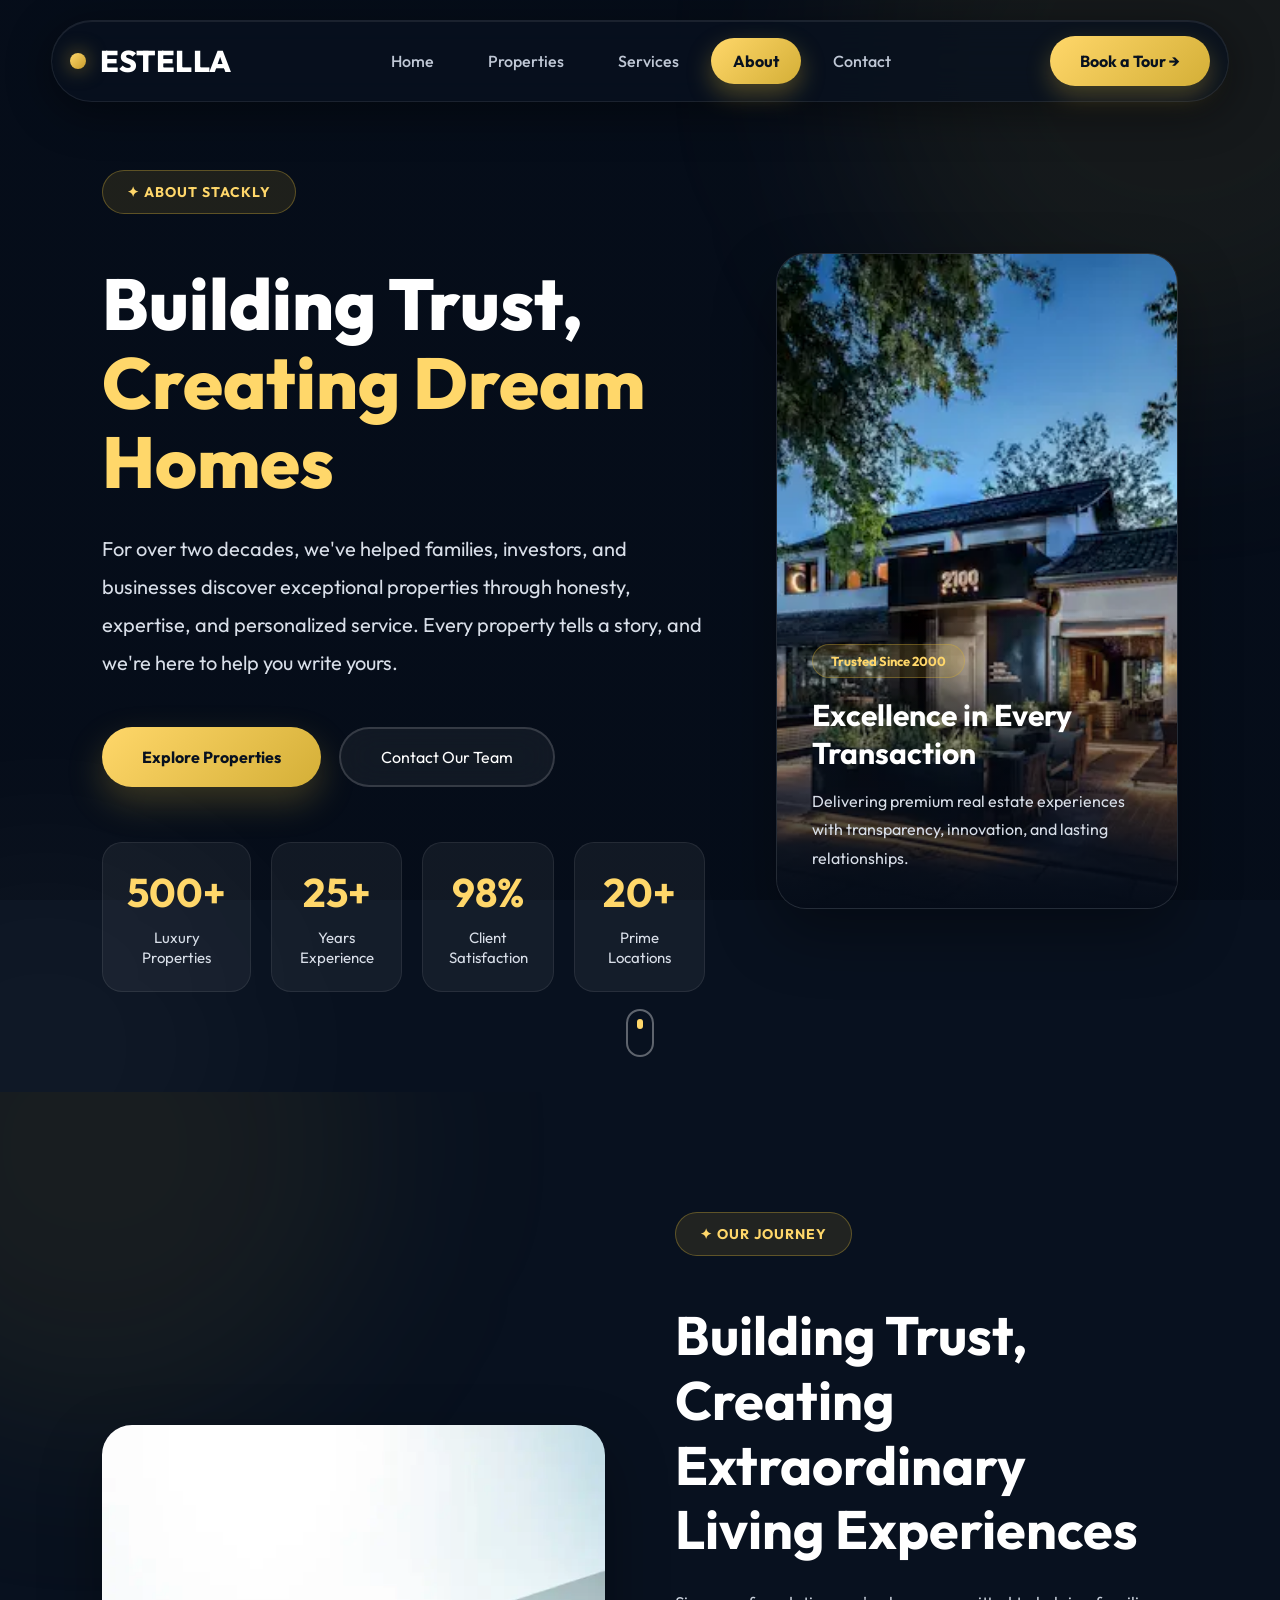
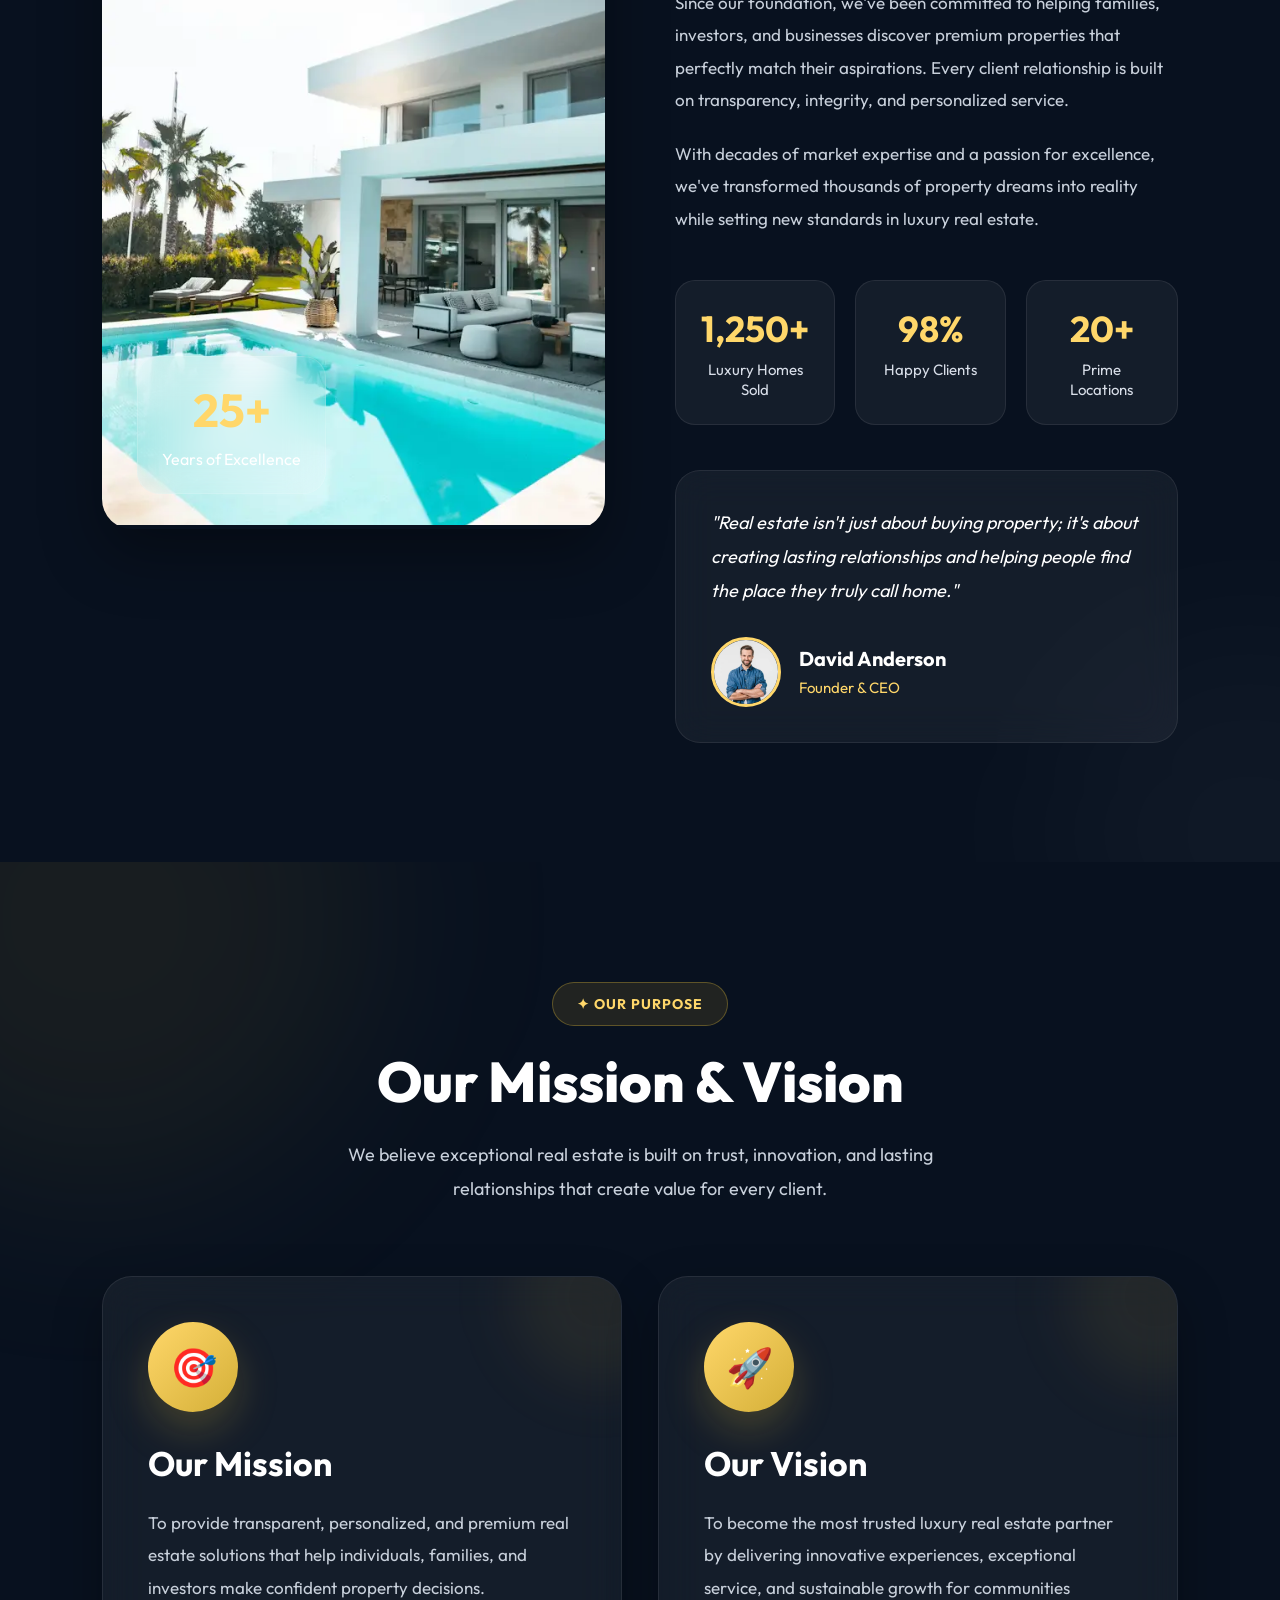
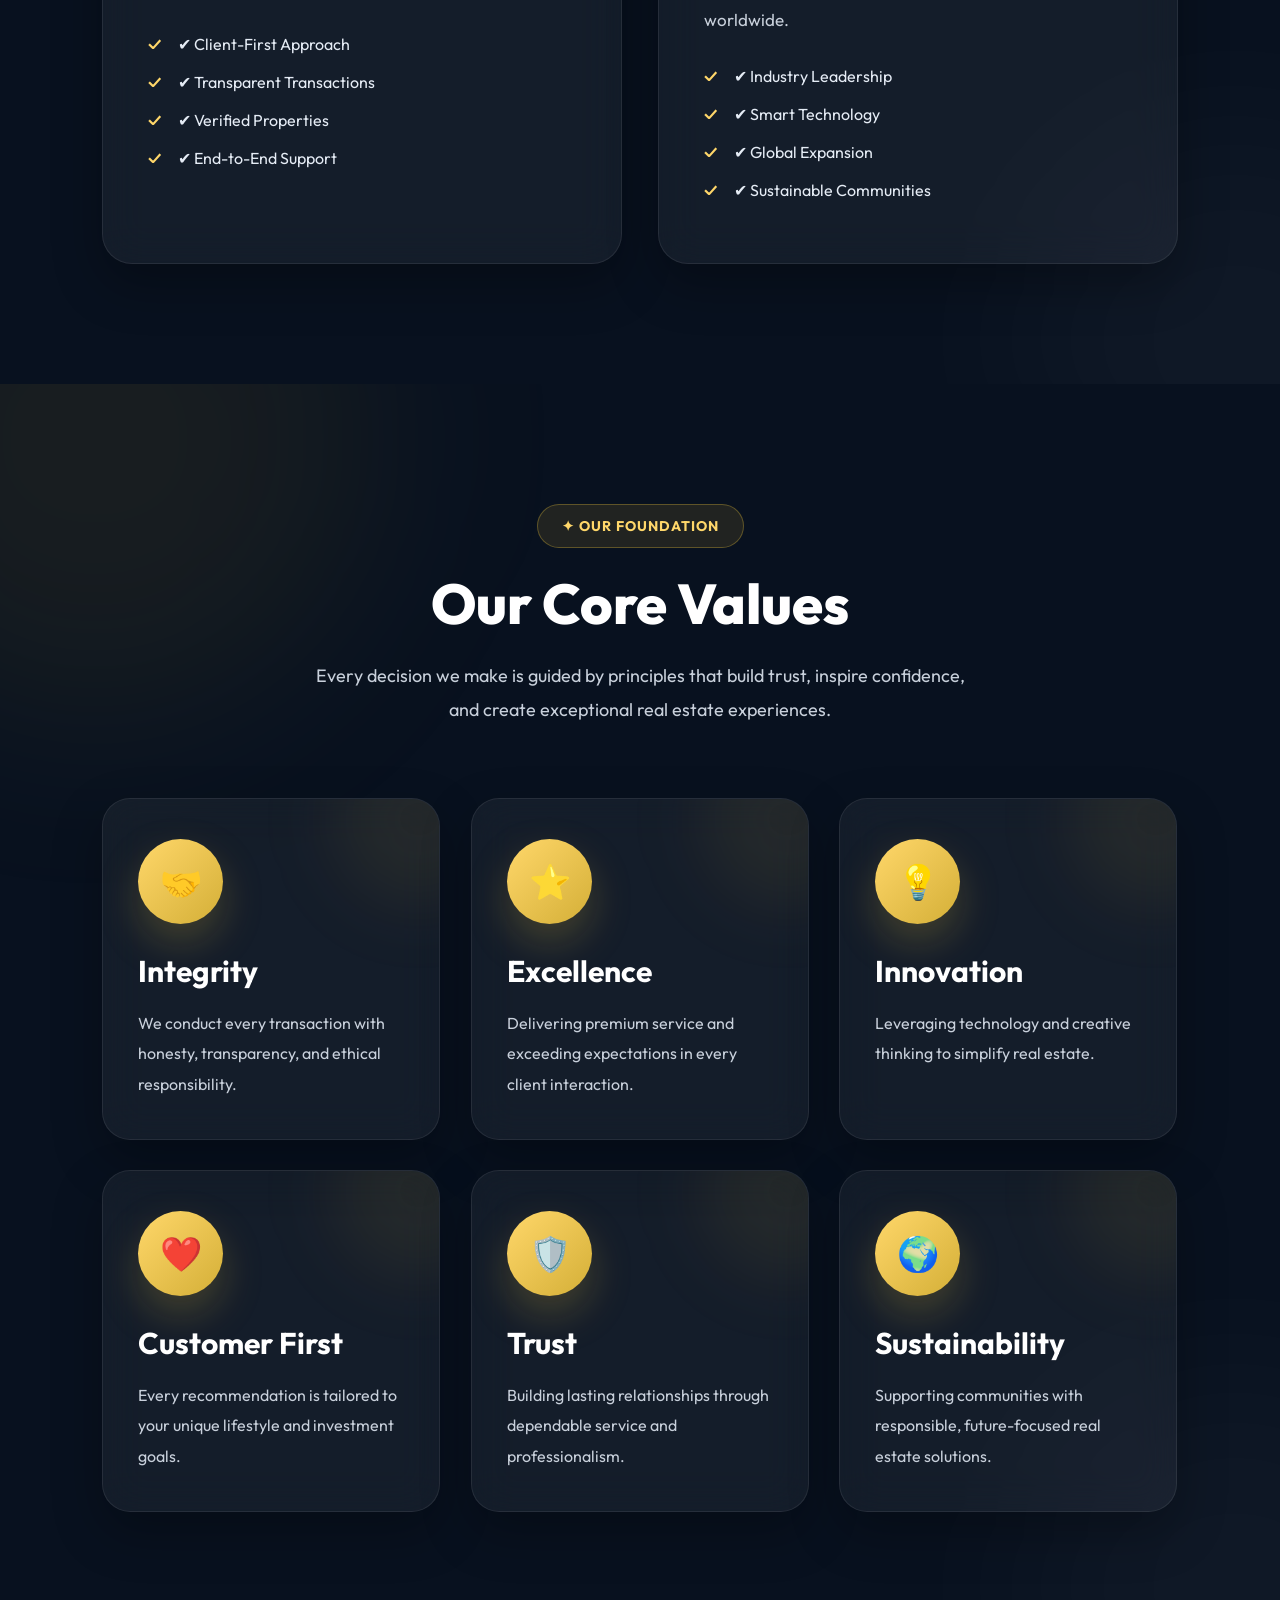
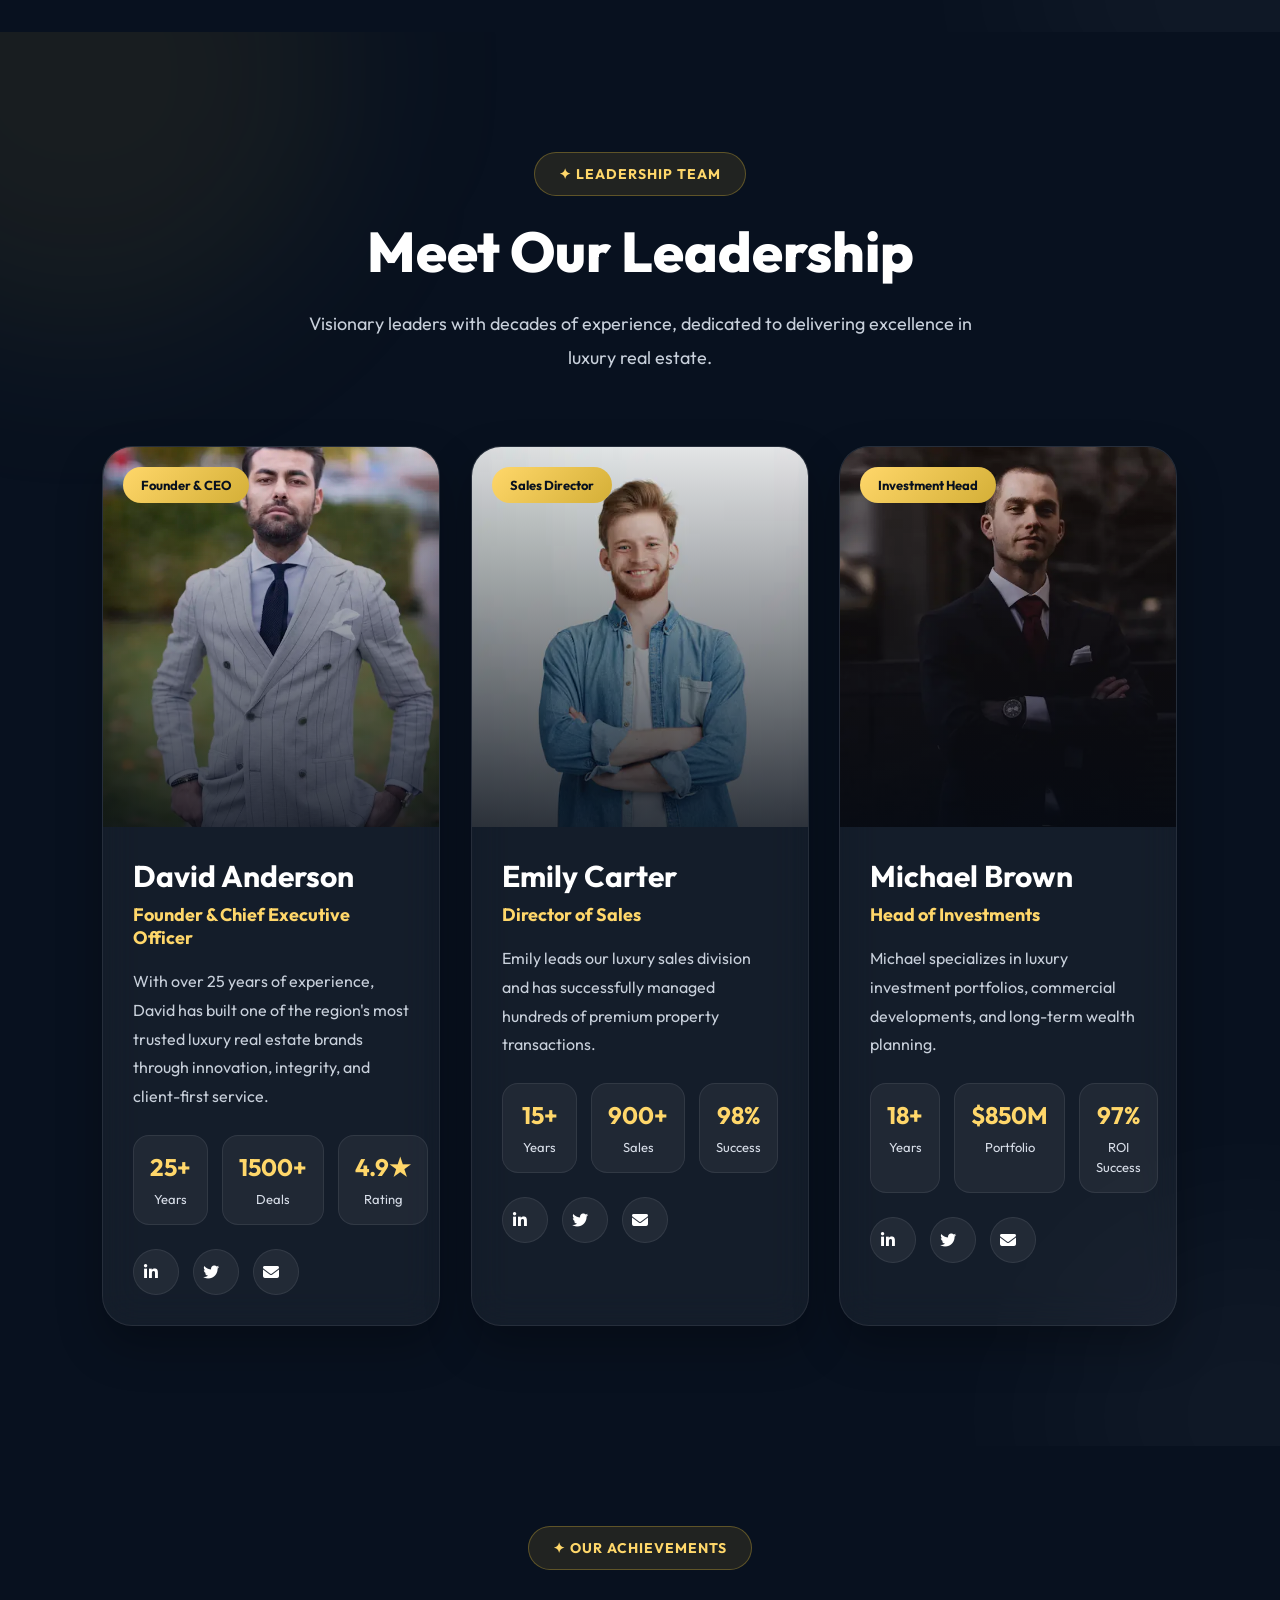
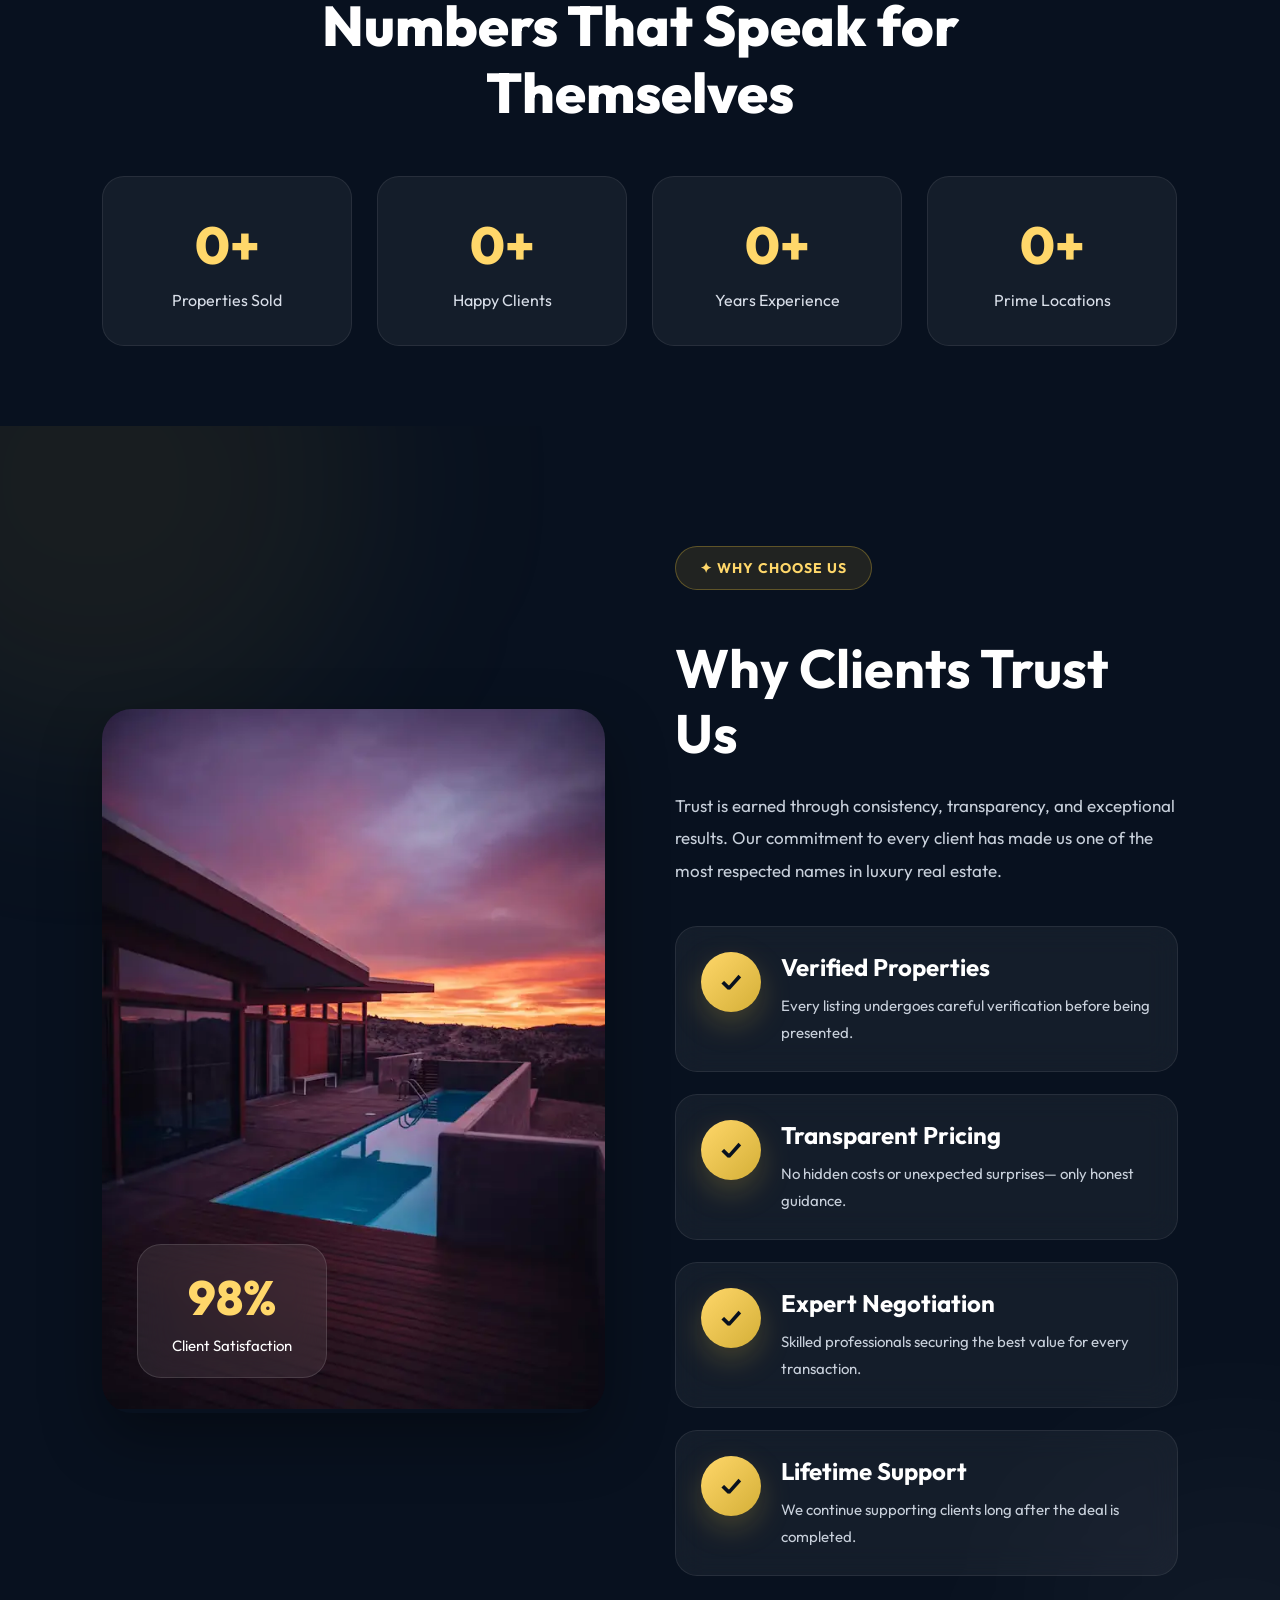
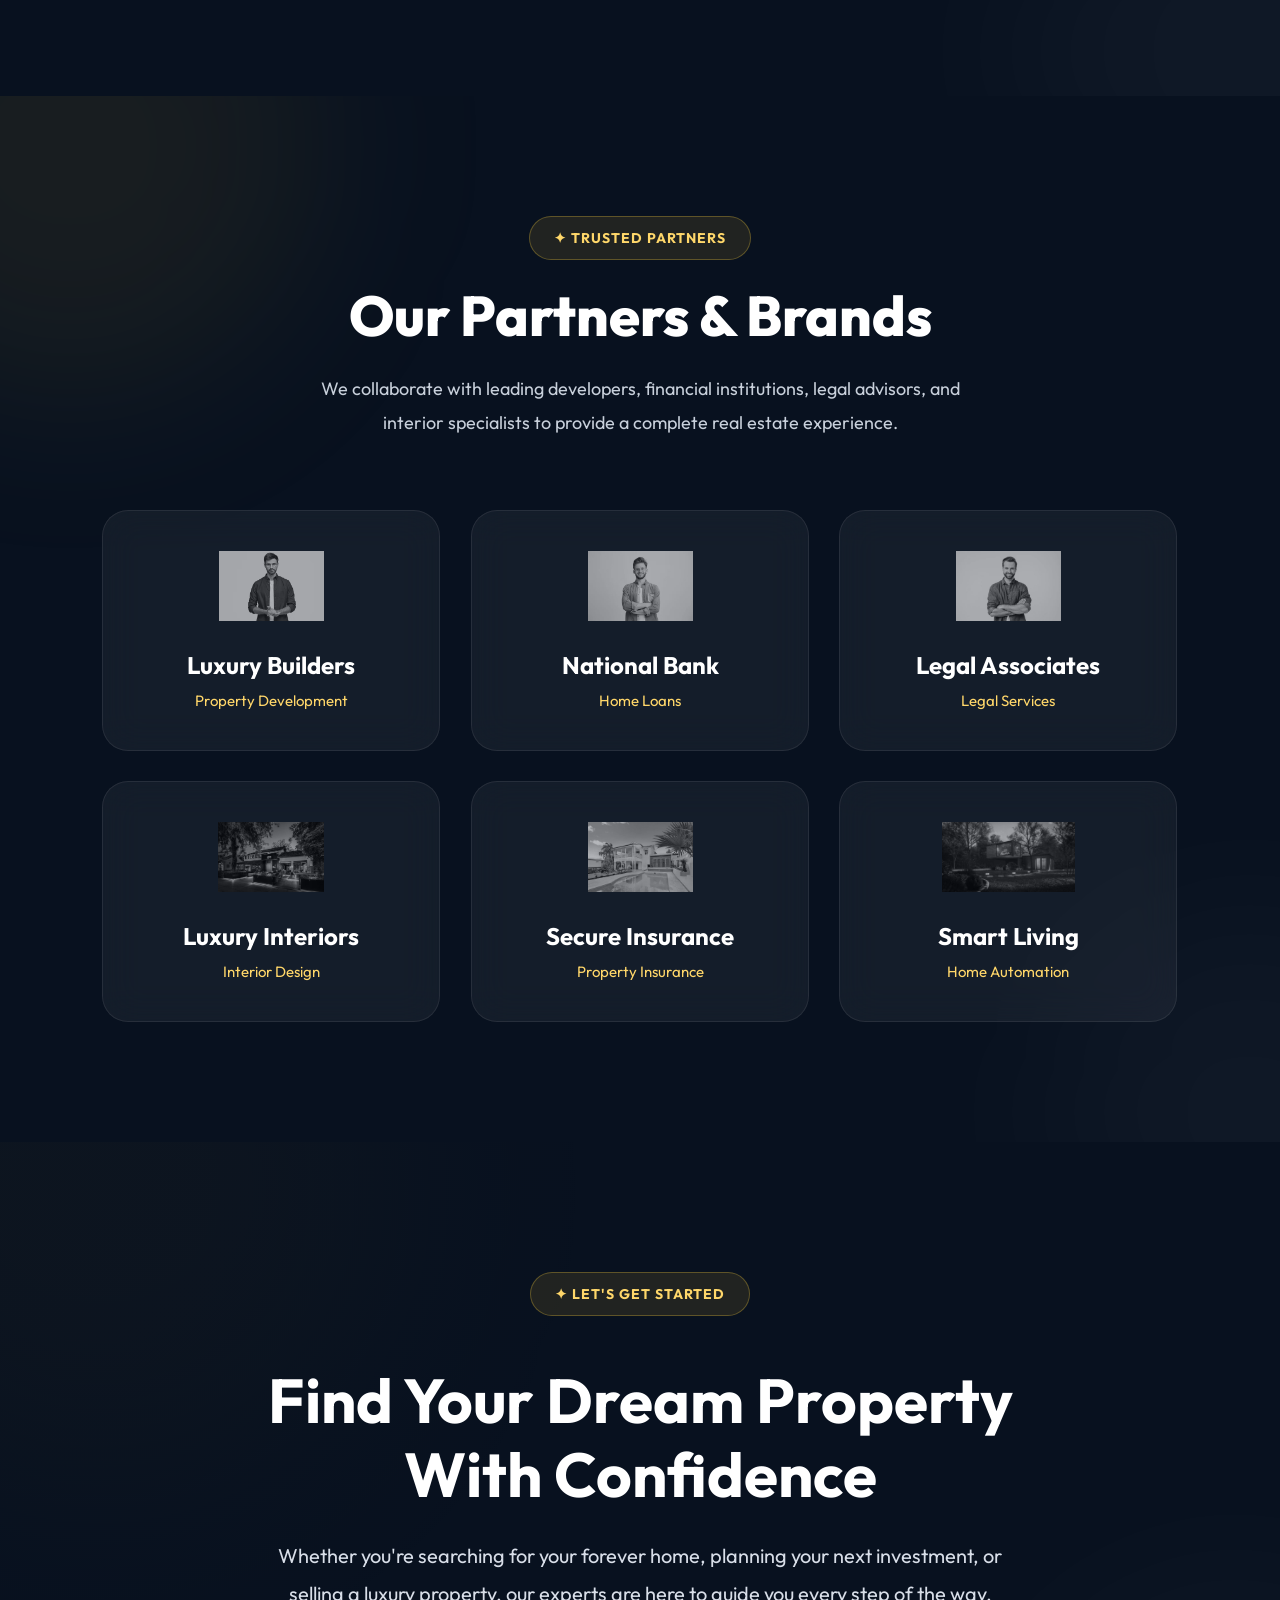
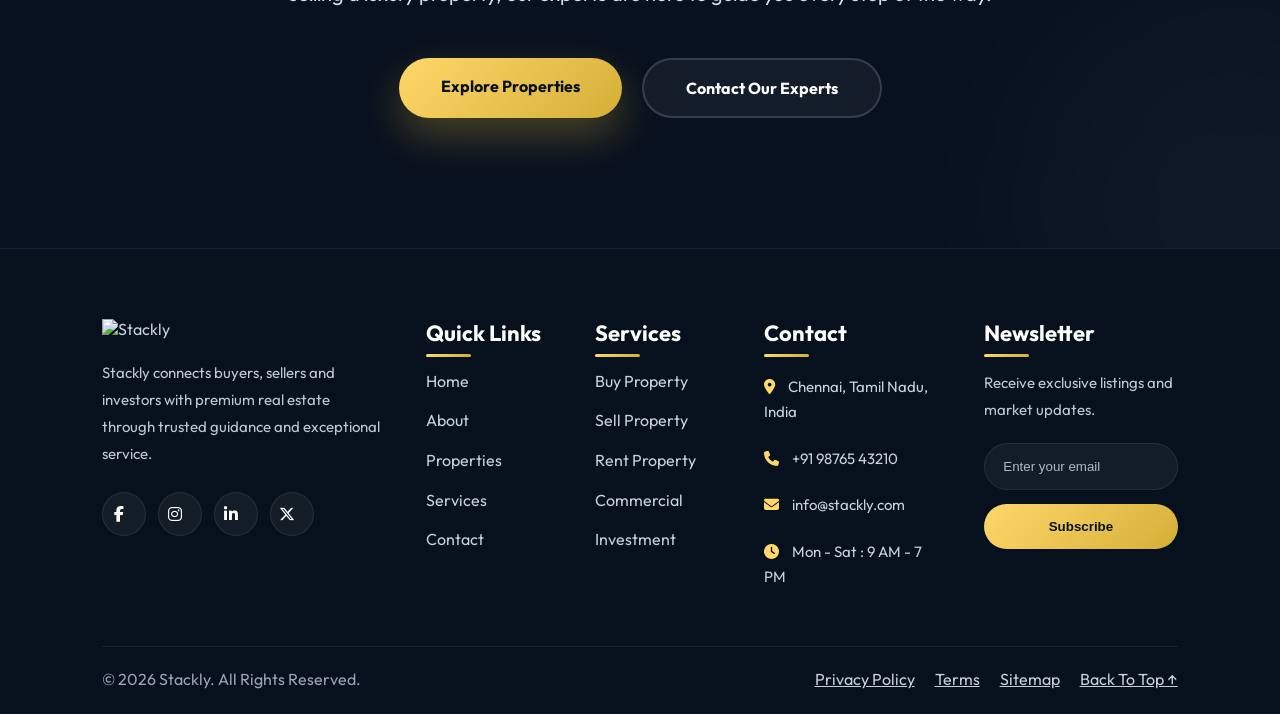
==== about.html @ 0cad501d "auth" ====
<!DOCTYPE html>
<html lang="en">
<head>
    <meta charset="UTF-8">
    <meta name="viewport" content="width=device-width, initial-scale=1.0">
    <link rel="stylesheet" href="css/global.css">
    <link rel="stylesheet" href="css/about.css">
    <link rel="stylesheet" href="auth/auth.css">
    <link
      rel="stylesheet"
      href="https://cdnjs.cloudflare.com/ajax/libs/font-awesome/6.5.1/css/all.min.css"
    />
    <title>Document</title>
</head>
<body>
    
    <!-- ========= UNIQUE FLOATING PILL NAVBAR ========= -->
<header class="nav-wrap">

    <nav class="nav-pill">

        <a href="index.html" class="brand">

            <span class="brand-dot"></span>

            <span class="brand-name">ESTELLA</span>

        </a>

        <!-- Desktop Menu -->

        <ul class="nav-links">

            <li><a href="index.html">Home</a></li>

            <li><a href="properties.html">Properties</a></li>

            <li><a href="services.html">Services</a></li>

            <li><a href="about.html" class="active">About</a></li>

            <li><a href="contact.html">Contact</a></li>

        </ul>

        <a class="nav-cta" onclick="openAuth()">

            Book a Tour →

        </a>

        <!-- Burger -->

        <button class="burger" id="burger">

            <span></span>

            <span></span>

            <span></span>

        </button>

    </nav>

    <!-- Mobile Menu -->

    <div class="mobile-menu" id="mobileMenu">

        <a href="index.html">Home</a>

        <a href="properties.html">Properties</a>

        <a href="services.html">Services</a>

        <a href="about.html">About</a>

        <a href="contact.html">Contact</a>

        <button class="mobile-btn" onclick="openAuth()">

            Book a Tour →

        </button>

    </div>

</header>

<!--=====================================
        ABOUT HERO SECTION
======================================-->

<section class="about-hero">

    <div class="hero-overlay"></div>

    <div class="container">

        <div class="about-hero-grid">

            <!-- Left Content -->

            <div class="about-content">

                <span class="hero-badge section-badge reveal-left">

                    ✦ About Stackly

                </span>

                <h1 class="reveal-right">

                    Building Trust,

                    <span>Creating Dream Homes</span>

                </h1>

                <p class="reveal-up">

                    For over two decades, we've helped families,
                    investors, and businesses discover exceptional
                    properties through honesty, expertise, and
                    personalized service. Every property tells a story,
                    and we're here to help you write yours.

                </p>

                <div class="hero-buttons">

                    <a href="" class="hero-btn reveal-pop">

                        Explore Properties

                    </a>

                    <a href="" class="hero-outline-btn reveal-pop">

                        Contact Our Team

                    </a>

                </div>

                <!-- Company Stats -->

                <div class="about-stats reveal-pop">

                    <div class="about-stat">

                        <h2>500+</h2>

                        <span>Luxury Properties</span>

                    </div>

                    <div class="about-stat">

                        <h2>25+</h2>

                        <span>Years Experience</span>

                    </div>

                    <div class="about-stat">

                        <h2>98%</h2>

                        <span>Client Satisfaction</span>

                    </div>

                    <div class="about-stat">

                        <h2>20+</h2>

                        <span>Prime Locations</span>

                    </div>

                </div>

            </div>

            <!-- Right Side -->

            <div class="about-card reveal-pop">

                <img src="images/villa21.webp"
                    alt="Luxury Property">

                <div class="card-overlay">

                    <span>

                        Trusted Since 2000

                    </span>

                    <h3>

                        Excellence in Every Transaction

                    </h3>

                    <p>

                        Delivering premium real estate experiences with
                        transparency, innovation, and lasting
                        relationships.

                    </p>

                </div>

            </div>

        </div>

    </div>

    <!-- Scroll Indicator -->

    <div class="scroll-indicator">

        <span></span>

    </div>

</section>

<!--=====================================
            OUR STORY
======================================-->

<section class="our-story">

    <div class="container">

        <div class="story-grid">

            <!-- Left Image -->

            <div class="story-image reveal-pop">

                <img src="images/villa22.webp"
                    alt="Luxury Property">

                <div class="experience-badge">

                    <h3>25+</h3>

                    <span>Years of Excellence</span>

                </div>

            </div>

            <!-- Right Content -->

            <div class="story-content">

                <span class="section-badge reveal-left">

                    ✦ Our Journey

                </span>

                <h2 class="reveal-right">

                    Building Trust,

                    Creating Extraordinary Living Experiences

                </h2>

                <p class="reveal-up">

                    Since our foundation, we've been committed to helping
                    families, investors, and businesses discover premium
                    properties that perfectly match their aspirations.
                    Every client relationship is built on transparency,
                    integrity, and personalized service.

                </p>

                <p class="reveal-left">

                    With decades of market expertise and a passion for
                    excellence, we've transformed thousands of property
                    dreams into reality while setting new standards in
                    luxury real estate.

                </p>

                <!-- Milestones -->

                <div class="story-highlights reveal-pop">

                    <div class="highlight">

                        <h3>1,250+</h3>

                        <span>Luxury Homes Sold</span>

                    </div>

                    <div class="highlight">

                        <h3>98%</h3>

                        <span>Happy Clients</span>

                    </div>

                    <div class="highlight">

                        <h3>20+</h3>

                        <span>Prime Locations</span>

                    </div>

                </div>

                <!-- Quote -->

                <div class="founder-quote reveal-pop">

                    <p>

                        "Real estate isn't just about buying property;
                        it's about creating lasting relationships and
                        helping people find the place they truly call home."

                    </p>

                    <div class="quote-author">

                        <img src="images/team3.webp"
                            alt="Founder">

                        <div>

                            <h4>David Anderson</h4>

                            <span>Founder & CEO</span>

                        </div>

                    </div>

                </div>

            </div>

        </div>

    </div>

</section>

<!--=====================================
        OUR MISSION & VISION
======================================-->

<section class="mission-vision">

    <div class="container">

        <div class="section-header">

            <span class="section-badge reveal-left">
                ✦ Our Purpose
            </span>

            <h2 class="reveal-right">
                Our Mission & Vision
            </h2>

            <p reveal-up>
                We believe exceptional real estate is built on trust,
                innovation, and lasting relationships that create value
                for every client.
            </p>

        </div>

        <div class="mission-grid">

            <!-- Mission -->

            <div class="mission-card reveal-pop">

                <div class="mv-icon">
                    🎯
                </div>

                <h3>
                    Our Mission
                </h3>

                <p>
                    To provide transparent, personalized, and premium
                    real estate solutions that help individuals,
                    families, and investors make confident property
                    decisions.
                </p>

                <ul>

                    <li>✔ Client-First Approach</li>

                    <li>✔ Transparent Transactions</li>

                    <li>✔ Verified Properties</li>

                    <li>✔ End-to-End Support</li>

                </ul>

            </div>

            <!-- Vision -->

            <div class="vision-card reveal-pop">

                <div class="mv-icon">
                    🚀
                </div>

                <h3>
                    Our Vision
                </h3>

                <p>
                    To become the most trusted luxury real estate
                    partner by delivering innovative experiences,
                    exceptional service, and sustainable growth for
                    communities worldwide.
                </p>

                <ul>

                    <li>✔ Industry Leadership</li>

                    <li>✔ Smart Technology</li>

                    <li>✔ Global Expansion</li>

                    <li>✔ Sustainable Communities</li>

                </ul>

            </div>

        </div>

    </div>

</section>

<!--=====================================
        OUR CORE VALUES
======================================-->

<section class="core-values">

    <div class="container">

        <div class="section-header">

            <span class="section-badge reveal-left">

                ✦ Our Foundation

            </span>

            <h2 class="reveal-right">

                Our Core Values

            </h2>

            <p class="reveal-up">

                Every decision we make is guided by principles that
                build trust, inspire confidence, and create exceptional
                real estate experiences.

            </p>

        </div>

        <div class="values-grid">

            <!-- Value 1 -->

            <div class="value-card reveal-pop">

                <div class="value-icon">

                    🤝

                </div>

                <h3>

                    Integrity

                </h3>

                <p>

                    We conduct every transaction with honesty,
                    transparency, and ethical responsibility.

                </p>

            </div>

            <!-- Value 2 -->

            <div class="value-card reveal-pop">

                <div class="value-icon">

                    ⭐

                </div>

                <h3>

                    Excellence

                </h3>

                <p>

                    Delivering premium service and exceeding
                    expectations in every client interaction.

                </p>

            </div>

            <!-- Value 3 -->

            <div class="value-card reveal-pop">

                <div class="value-icon">

                    💡

                </div>

                <h3>

                    Innovation

                </h3>

                <p>

                    Leveraging technology and creative thinking
                    to simplify real estate.

                </p>

            </div>

            <!-- Value 4 -->

            <div class="value-card reveal-pop">

                <div class="value-icon">

                    ❤️

                </div>

                <h3>

                    Customer First

                </h3>

                <p>

                    Every recommendation is tailored to your
                    unique lifestyle and investment goals.

                </p>

            </div>

            <!-- Value 5 -->

            <div class="value-card reveal-pop">

                <div class="value-icon">

                    🛡️

                </div>

                <h3>

                    Trust

                </h3>

                <p>

                    Building lasting relationships through
                    dependable service and professionalism.

                </p>

            </div>

            <!-- Value 6 -->

            <div class="value-card reveal-pop">

                <div class="value-icon">

                    🌍

                </div>

                <h3>

                    Sustainability

                </h3>

                <p>

                    Supporting communities with responsible,
                    future-focused real estate solutions.

                </p>

            </div>

        </div>

    </div>

</section>

<!--=====================================
        MEET OUR LEADERSHIP
======================================-->

<section class="leadership">

    <div class="container">

        <div class="section-header">

            <span class="section-badge reveal-left">

                ✦ Leadership Team

            </span>

            <h2 class="reveal-right">

                Meet Our Leadership

            </h2>

            <p class="reveal-up">

                Visionary leaders with decades of experience,
                dedicated to delivering excellence in luxury real estate.

            </p>

        </div>

        <div class="leadership-grid">

            <!-- CEO -->

            <div class="leader-card reveal-pop">

                <div class="leader-image">

                    <img src="images/team5.webp"
                        alt="CEO">

                    <span class="leader-badge">

                        Founder & CEO

                    </span>

                </div>

                <div class="leader-content">

                    <h3>

                        David Anderson

                    </h3>

                    <h4>

                        Founder & Chief Executive Officer

                    </h4>

                    <p>

                        With over 25 years of experience, David has built
                        one of the region's most trusted luxury real estate
                        brands through innovation, integrity, and client-first
                        service.

                    </p>

                    <div class="leader-stats">

                        <div>

                            <h5>25+</h5>

                            <span>Years</span>

                        </div>

                        <div>

                            <h5>1500+</h5>

                            <span>Deals</span>

                        </div>

                        <div>

                            <h5>4.9★</h5>

                            <span>Rating</span>

                        </div>

                    </div>

                    <div class="leader-social">

                        <a href="error.html"><i class="fab fa-linkedin-in"></i></a>

                        <a href="error.html"><i class="fab fa-twitter"></i></a>

                        <a href="error.html"><i class="fas fa-envelope"></i></a>

                    </div>

                </div>

            </div>

            <!-- Sales Director -->

            <div class="leader-card reveal-pop">

                <div class="leader-image">

                    <img src="images/team2.webp"
                        alt="Sales Director">

                    <span class="leader-badge">

                        Sales Director

                    </span>

                </div>

                <div class="leader-content">

                    <h3>

                        Emily Carter

                    </h3>

                    <h4>

                        Director of Sales

                    </h4>

                    <p>

                        Emily leads our luxury sales division and has
                        successfully managed hundreds of premium property
                        transactions.

                    </p>

                    <div class="leader-stats">

                        <div>

                            <h5>15+</h5>

                            <span>Years</span>

                        </div>

                        <div>

                            <h5>900+</h5>

                            <span>Sales</span>

                        </div>

                        <div>

                            <h5>98%</h5>

                            <span>Success</span>

                        </div>

                    </div>

                    <div class="leader-social">

                        <a href="error.html"><i class="fab fa-linkedin-in"></i></a>

                        <a href="error.html"><i class="fab fa-twitter"></i></a>

                        <a href="error.html"><i class="fas fa-envelope"></i></a>

                    </div>

                </div>

            </div>

            <!-- Investment Head -->

            <div class="leader-card reveal-pop">

                <div class="leader-image">

                    <img src="images/team6.webp"
                        alt="Investment">

                    <span class="leader-badge">

                        Investment Head

                    </span>

                </div>

                <div class="leader-content">

                    <h3>

                        Michael Brown

                    </h3>

                    <h4>

                        Head of Investments

                    </h4>

                    <p>

                        Michael specializes in luxury investment portfolios,
                        commercial developments, and long-term wealth
                        planning.

                    </p>

                    <div class="leader-stats">

                        <div>

                            <h5>18+</h5>

                            <span>Years</span>

                        </div>

                        <div>

                            <h5>$850M</h5>

                            <span>Portfolio</span>

                        </div>

                        <div>

                            <h5>97%</h5>

                            <span>ROI Success</span>

                        </div>

                    </div>

                    <div class="leader-social">

                        <a href="error.html"><i class="fab fa-linkedin-in"></i></a>

                        <a href="error.html"><i class="fab fa-twitter"></i></a>

                        <a href="error.html"><i class="fas fa-envelope"></i></a>

                    </div>

                </div>

            </div>

        </div>

    </div>

</section>

<!--=====================================
        OUR ACHIEVEMENTS
======================================-->

<section class="achievements">

    <div class="container">

        <div class="section-header small-header">

            <span class="section-badge reveal-left">

                ✦ Our Achievements

            </span>

            <h2 class="reveal-right">

                Numbers That Speak for Themselves

            </h2>

        </div>

        <div class="achievement-grid reveal-pop">

            <div class="achievement-card">

                <h3 data-target="1200">0+</h3>

                <p>Properties Sold</p>

            </div>

            <div class="achievement-card">

                <h3 data-target="5000">0+</h3>

                <p>Happy Clients</p>

            </div>

            <div class="achievement-card">

                <h3 data-target="25">0+</h3>

                <p>Years Experience</p>

            </div>

            <div class="achievement-card">

                <h3 data-target="20">0+</h3>

                <p>Prime Locations</p>

            </div>

        </div>

    </div>

</section>

<!--=====================================
        WHY CLIENTS TRUST US
======================================-->

<section class="trust-section">

    <div class="container">

        <div class="trust-grid">

            <!-- Left -->

            <div class="trust-image reveal-pop">

                <img src="images/villa25.webp"
                    alt="Luxury Home">

                <div class="trust-badge">

                    <h3>98%</h3>

                    <span>Client Satisfaction</span>

                </div>

            </div>

            <!-- Right -->

            <div class="trust-content">

                <span class="section-badge reveal-left">

                    ✦ Why Choose Us

                </span>

                <h2 class="reveal-right">

                    Why Clients Trust Us

                </h2>

                <p class="reveal-up">

                    Trust is earned through consistency, transparency,
                    and exceptional results. Our commitment to every
                    client has made us one of the most respected names
                    in luxury real estate.

                </p>

                <div class="trust-list">

                    <div class="trust-item reveal-pop">

                        <div class="trust-icon">
                            ✓
                        </div>

                        <div>

                            <h3>Verified Properties</h3>

                            <p>

                                Every listing undergoes careful
                                verification before being presented.

                            </p>

                        </div>

                    </div>

                    <div class="trust-item reveal-pop">

                        <div class="trust-icon">
                            ✓
                        </div>

                        <div>

                            <h3>Transparent Pricing</h3>

                            <p>

                                No hidden costs or unexpected surprises—
                                only honest guidance.

                            </p>

                        </div>

                    </div>

                    <div class="trust-item reveal-pop">

                        <div class="trust-icon">
                            ✓
                        </div>

                        <div>

                            <h3>Expert Negotiation</h3>

                            <p>

                                Skilled professionals securing the best
                                value for every transaction.

                            </p>

                        </div>

                    </div>

                    <div class="trust-item reveal-pop">

                        <div class="trust-icon">
                            ✓
                        </div>

                        <div>

                            <h3>Lifetime Support</h3>

                            <p>

                                We continue supporting clients long after
                                the deal is completed.

                            </p>

                        </div>

                    </div>

                </div>

            </div>

        </div>

    </div>

</section>

<!--=====================================
        PARTNERS & BRANDS
======================================-->

<section class="partners-section">

    <div class="container">

        <div class="section-header">

            <span class="section-badge reveal-left">

                ✦ Trusted Partners

            </span>

            <h2 class="reveal-right">

                Our Partners & Brands

            </h2>

            <p class="reveal-up">

                We collaborate with leading developers, financial
                institutions, legal advisors, and interior specialists
                to provide a complete real estate experience.

            </p>

        </div>

        <div class="partners-grid">

            <div class="partner-card reveal-pop reveal-pop">

                <img src="images/team1.webp" alt="Luxury Builders">

                <h3>Luxury Builders</h3>

                <span>Property Development</span>

            </div>

            <div class="partner-card reveal-pop">

                <img src="images/team2.webp" alt="National Bank">

                <h3>National Bank</h3>

                <span>Home Loans</span>

            </div>

            <div class="partner-card reveal-pop">

                <img src="images/team3.webp" alt="Legal Associates">

                <h3>Legal Associates</h3>

                <span>Legal Services</span>

            </div>

            <div class="partner-card reveal-pop">

                <img src="images/villa21.webp" alt="Luxury Interiors">

                <h3>Luxury Interiors</h3>

                <span>Interior Design</span>

            </div>

            <div class="partner-card reveal-pop">

                <img src="images/villa28.webp" alt="Secure Insurance">

                <h3>Secure Insurance</h3>

                <span>Property Insurance</span>

            </div>

            <div class="partner-card reveal-pop">

                <img src="images/villa30.webp" alt="Smart Living">

                <h3>Smart Living</h3>

                <span>Home Automation</span>

            </div>

        </div>

    </div>

</section>

<!--=====================================
        CALL TO ACTION
======================================-->

<section class="cta-section">

    <div class="cta-overlay"></div>

    <div class="container">

        <div class="cta-content">

            <span class="section-badge reveal-left">

                ✦ Let's Get Started

            </span>

            <h2 class="reveal-right">

                Find Your Dream Property With Confidence

            </h2>

            <p class="reveal-up">

                Whether you're searching for your forever home,
                planning your next investment, or selling a luxury
                property, our experts are here to guide you every
                step of the way.

            </p>

            <div class="cta-buttons">

                <a href="error.html" class="cta-btn reveal-pop">

                    Explore Properties

                </a>

                <a href="error.html" class="cta-outline reveal-pop">

                    Contact Our Experts

                </a>

            </div>

        </div>

    </div>

</section>


<!--=====================================
            PREMIUM FOOTER
======================================-->
<footer class="footer">
  <div class="container">
    <div class="footer-grid">
      <div class="footer-about">
        <a href="index.html" class="footer-logo"><img src="assets/logo.webp" alt="Stackly"></a>
        <p>Stackly connects buyers, sellers and investors with premium real estate through trusted guidance and exceptional service.</p>
        <div class="footer-social">
          <a href="error.html"><i class="fab fa-facebook-f"></i></a>
          <a href="error.html"><i class="fab fa-instagram"></i></a>
          <a href="error.html"><i class="fab fa-linkedin-in"></i></a>
          <a href="error.html"><i class="fab fa-x-twitter"></i></a>
        </div>
      </div>

      <div class="footer-links">
        <h3>Quick Links</h3>
        <ul>
          <li><a href="index.html">Home</a></li>
          <li><a href="about.html">About</a></li>
          <li><a href="properties.html">Properties</a></li>
          <li><a href="services.html">Services</a></li>
          <li><a href="contact.html">Contact</a></li>
        </ul>
      </div>

      <div class="footer-links">
        <h3>Services</h3>
        <ul>
          <li><a href="error.html">Buy Property</a></li>
          <li><a href="error.html">Sell Property</a></li>
          <li><a href="error.html">Rent Property</a></li>
          <li><a href="error.html">Commercial</a></li>
          <li><a href="error.html">Investment</a></li>
        </ul>
      </div>

      <div class="footer-contact">
        <h3>Contact</h3>
        <p><i class="fa-solid fa-location-dot"></i> Chennai, Tamil Nadu, India</p>
        <p><i class="fa-solid fa-phone"></i> +91 98765 43210</p>
        <p><i class="fa-solid fa-envelope"></i> info@stackly.com</p>
        <p><i class="fa-solid fa-clock"></i> Mon - Sat : 9 AM - 7 PM</p>
      </div>

      <div class="footer-newsletter">
        <h3>Newsletter</h3>
        <p>Receive exclusive listings and market updates.</p>
        <form class="newsletter-form">
          <input type="email" placeholder="Enter your email">
          <button type="submit">Subscribe</button>
        </form>
      </div>
    </div>

    <div class="footer-bottom">
      <p>© 2026 Stackly. All Rights Reserved.</p>
      <div class="footer-bottom-links">
        <a href="error.html">Privacy Policy</a>
        <a href="error.html">Terms</a>
        <a href="error.html">Sitemap</a>
        <a href="#top">Back To Top ↑</a>
      </div>
    </div>
  </div>
</footer>

<script>
        fetch("auth/auth.html")
  .then(res => res.text())
  .then(html => {
    document.getElementById("auth-container").innerHTML = html;
  });
    </script>
    <script src="auth/auth.js"></script>
<script src="js/global.js"></script>
</body>
</html>
---- css/global.css ----
/*========================
    GOOGLE FONT
=========================*/
@import url('https://fonts.googleapis.com/css2?family=Outfit:wght@300;400;500;600;700;800&display=swap');

*{
    margin:0;
    padding:0;
    box-sizing:border-box;
}

body{
    font-family:"Outfit",sans-serif;
    background:#08111F;
}

/*========================
      NAV WRAPPER
=========================*/

.nav-wrap{

    position:fixed;
    top:20px;
    left:0;

    width:100%;
    display:flex;
    justify-content:center;

    z-index:9999;

    pointer-events:none;
}

/*========================
      NAVBAR
=========================*/

.nav-pill{

    pointer-events:auto;

    width:92%;
    max-width:1350px;

    height:82px;

    padding:0 18px;

    display:flex;
    align-items:center;
    justify-content:space-between;

    background:rgba(8,17,31,.78);

    backdrop-filter:blur(18px);
    -webkit-backdrop-filter:blur(18px);

    border:1px solid rgba(255,255,255,.08);

    border-radius:100px;

    box-shadow:
    0 10px 45px rgba(0,0,0,.45),
    inset 0 1px rgba(255,255,255,.08);

    transition:.45s;
}

.nav-pill:hover{

    border-color:rgba(212,175,55,.45);

    box-shadow:
    0 18px 60px rgba(0,0,0,.5),
    0 0 40px rgba(212,175,55,.08);
}

/*========================
       BRAND
=========================*/

.brand{

    display:flex;
    align-items:center;
    gap:14px;

    text-decoration:none;
}

.brand-dot{

    width:16px;
    height:16px;

    border-radius:50%;

    background:linear-gradient(
    135deg,
    #FFD76A,
    #C89C2C
    );

    box-shadow:
    0 0 20px rgba(212,175,55,.6);
}

.brand-name{

    color:#fff;

    font-size:30px;

    font-weight:800;

    letter-spacing:.5px;
}

/*========================
      LINKS
=========================*/

.nav-links{

    display:flex;
    gap:10px;

    list-style:none;
}

.nav-links a{

    position:relative;

    text-decoration:none;

    color:#BFC7D5;

    font-size:16px;

    font-weight:500;

    padding:13px 22px;

    border-radius:40px;

    transition:.35s;
}

/* Hover */

.nav-links a:hover{

    color:#fff;

    background:rgba(255,255,255,.05);
}

/* Active */

.nav-links a.active{

    color:#08111F;

    background:linear-gradient(
    135deg,
    #FFD76A,
    #D4AF37
    );

    font-weight:700;

    box-shadow:
    0 10px 25px rgba(212,175,55,.35);
}

/* Premium underline */

.nav-links a::after{

    content:"";

    position:absolute;

    left:50%;
    bottom:6px;

    transform:translateX(-50%);

    width:0;

    height:2px;

    background:#FFD76A;

    transition:.35s;
}

.nav-links a:hover::after{

    width:45%;
}

.nav-links a.active::after{

    display:none;
}

/*========================
      CTA BUTTON
=========================*/

.nav-cta{

    text-decoration:none;

    padding:15px 30px;

    border-radius:60px;

    color:#08111F;

    font-weight:700;

    background:linear-gradient(
    135deg,
    #FFD76A,
    #D4AF37
    );

    box-shadow:
    0 10px 25px rgba(212,175,55,.3);

    transition:.35s;
}

.nav-cta:hover{

    transform:translateY(-4px);

    box-shadow:
    0 18px 35px rgba(212,175,55,.45);

    background:linear-gradient(
    135deg,
    #FFE59E,
    #E0BA56
    );
}

/*========================
      BURGER
=========================*/

.burger{

    display:none;

    width:48px;
    height:48px;

    border:none;

    border-radius:50%;

    background:rgba(255,255,255,.06);

    cursor:pointer;
}

.burger span{

    display:block;

    width:22px;
    height:2px;

    margin:5px auto;

    background:#fff;

    transition:.3s;
}

/*========================
      RESPONSIVE
=========================*/

@media(max-width:992px){

.nav-pill{

height:74px;

padding:0 20px;
}

.nav-links{

display:none;
}

.nav-cta{

display:none;
}

.burger{

display:block;
}

.brand-name{

font-size:26px;
}

}

/* ============= */
/*=========================
      MOBILE MENU
=========================*/

.mobile-menu{

    position:absolute;

    top:95px;

    left:50%;

    transform:translateX(-50%) translateY(-20px);

    width:92%;
    max-width:1350px;

    background:rgba(8,17,31,.98);

    backdrop-filter:blur(20px);

    border:1px solid rgba(255,255,255,.08);

    border-radius:24px;

    padding:20px;

    display:flex;

    flex-direction:column;

    gap:12px;

    opacity:0;

    visibility:hidden;

    pointer-events:none;

    transition:.35s;

    box-shadow:0 20px 50px rgba(0,0,0,.4);

}

.mobile-menu.active{

    opacity:1;

    visibility:visible;

    pointer-events:auto;

    transform:translateX(-50%) translateY(0);

}

.mobile-menu a{

    text-decoration:none;

    color:#FFFFFF;

    padding:14px 18px;

    border-radius:12px;

    transition:.3s;

}

.mobile-menu a:hover{

    background:rgba(255,255,255,.05);

    color:#FFD76A;

}

.mobile-btn{

    margin-top:10px;

    width:100%;

    height:52px;

    border:none;

    border-radius:50px;

    background:linear-gradient(
    135deg,
    #FFD76A,
    #D4AF37);

    color:#08111F;

    font-weight:700;

    cursor:pointer;

}

/*=========================
      BURGER ANIMATION
=========================*/

.burger.active span:nth-child(1){

    transform:translateY(7px) rotate(45deg);

}

.burger.active span:nth-child(2){

    opacity:0;

}

.burger.active span:nth-child(3){

    transform:translateY(-7px) rotate(-45deg);

}

@media(min-width:993px){

.mobile-menu{

display:none;

}

}


/* ===================================================================== */
/*==================================================
                PREMIUM FOOTER
==================================================*/
/*==================================================
                PREMIUM FOOTER
==================================================*/

.footer{
    background:#07111D;
    padding:70px 8% 25px;
    border-top:1px solid rgba(255,255,255,.08);
}

.footer .container{
    max-width:1400px;
    margin:auto;
}

/*=========================================
            FOOTER GRID
=========================================*/

.footer-grid{
    display:grid;
    grid-template-columns:2.2fr 1fr 1fr 1.4fr 1.5fr;
    gap:40px;
    align-items:flex-start;
    padding-bottom:40px;
    border-bottom:1px solid rgba(255,255,255,.08);
}

/*=========================================
            COMMON
=========================================*/

.footer-grid h3{
    color:#fff;
    font-size:22px;
    font-weight:700;
    margin:0 0 22px;
    position:relative;
}

.footer-grid h3::after{
    content:"";
    position:absolute;
    left:0;
    bottom:-10px;
    width:45px;
    height:3px;
    border-radius:20px;
    background:linear-gradient(90deg,#FFD76A,#D4AF37);
}

.footer-grid ul{
    list-style:none;
    padding:0;
    margin:0;
}

.footer-grid li{
    margin-bottom:14px;
}

.footer-grid a{
    text-decoration:none;
    color:#C8D0DB;
    transition:.3s;
}

.footer-grid a:hover{
    color:#FFD76A;
    padding-left:6px;
}

/*=========================================
            COMPANY
=========================================*/

.footer-about{
    display:flex;
    flex-direction:column;
    align-items:flex-start;
}

.footer-logo{
    display:inline-block;
    margin-bottom:20px;
}

.footer-logo img{
    width:180px;
    display:block;
}

.footer-about p{
    color:#BFC7D2;
    line-height:1.8;
    font-size:15px;
    margin-bottom:25px;
    max-width:330px;
}

.footer-social{
    display:flex;
    justify-content:flex-start;
    align-items:center;
    gap:12px;
}

.footer-social a{
    width:44px;
    height:44px;
    display:flex;
    justify-content:center;
    align-items:center;
    border-radius:50%;
    background:rgba(255,255,255,.05);
    border:1px solid rgba(255,255,255,.08);
    color:#fff;
    transition:.35s;
}

.footer-social a:hover{
    background:linear-gradient(135deg,#FFD76A,#D4AF37);
    color:#07111D;
    transform:translateY(-4px);
}

/*=========================================
            LINKS
=========================================*/

.footer-links ul{
    margin-top:5px;
}

.footer-links a{
    display:inline-block;
    line-height:1.6;
}

/*=========================================
            CONTACT
=========================================*/

.footer-contact p{
    
    gap:12px;
    color:#C8D0DB;
    margin-bottom:16px;
    line-height:1.7;
    font-size:15px;
}

.footer-contact i{
    color:#FFD76A;
    /* min-width:44px; */
    margin-top:10px;
}

/*=========================================
            NEWSLETTER
=========================================*/

.footer-newsletter p{
    color:#BFC7D2;
    line-height:1.8;
    margin-bottom:20px;
    font-size:15px;
}

.newsletter-form{
    display:flex;
    flex-direction:column;
    gap:14px;
}

.newsletter-form input{
    width:100%;
    padding:15px 18px;
    border:none;
    outline:none;
    border-radius:50px;
    background:rgba(255,255,255,.05);
    border:1px solid rgba(255,255,255,.08);
    color:#fff;
    transition:.3s;
}

.newsletter-form input::placeholder{
    color:#AEB8C5;
}

.newsletter-form input:focus{
    border-color:#D4AF37;
}

.newsletter-form button{
    width:100%;
    padding:15px;
    border:none;
    border-radius:50px;
    cursor:pointer;
    font-weight:700;
    background:linear-gradient(135deg,#FFD76A,#D4AF37);
    color:#07111D;
    transition:.35s;
}

.newsletter-form button:hover{
    transform:translateY(-4px);
    box-shadow:0 15px 35px rgba(212,175,55,.35);
}

/*=========================================
            FOOTER BOTTOM
=========================================*/

.footer-bottom{
    padding-top:22px;
    display:flex;
    justify-content:space-between;
    align-items:center;
    flex-wrap:wrap;
    gap:15px;
}

.footer-bottom p{
    color:#98A5B4;
    margin:0;
}

.footer-bottom-links{
    display:flex;
    gap:20px;
    flex-wrap:wrap;
}

.footer-bottom-links a{
    color:#C8D0DB;
}

.footer-bottom-links a:hover{
    color:#FFD76A;
}

/*=========================================
            RESPONSIVE
=========================================*/

@media(max-width:1200px){

.footer-grid{
    grid-template-columns:repeat(2,1fr);
}

}

@media(max-width:768px){

.footer{
    padding:55px 20px 20px;
}

.footer-grid{
    grid-template-columns:1fr;
    gap:35px;
    text-align:center;
}

.footer-about{
    align-items:center;
}

.footer-about p{
    max-width:100%;
}

.footer-grid h3::after{
    left:50%;
    transform:translateX(-50%);
}

.footer-social{
    justify-content:center;
}

.footer-contact p{
    justify-content:center;
    text-align:left;
}

.footer-bottom{
    flex-direction:column;
    text-align:center;
}

.footer-bottom-links{
    justify-content:center;
}

}


/* ================= animation =================== */
/* =====================================================
            UNIVERSAL SCROLL REVEAL
===================================================== */

.reveal-left,
.reveal-right,
.reveal-up,
.reveal-pop{
    opacity:0;
    transition:all .8s cubic-bezier(.22,1,.36,1);
    will-change:transform,opacity;
}

/* Left */

.reveal-left{
    transform:translateX(-80px);
}

/* Right */

.reveal-right{
    transform:translateX(80px);
}

/* Up */

.reveal-up{
    transform:translateY(70px);
}

/* Cards */

.reveal-pop{
    transform:translateY(40px) scale(.85);
}

/* Active */

.reveal-left.active,
.reveal-right.active,
.reveal-up.active,
.reveal-pop.active{
    opacity:1;
    transform:none;
}

/* Stagger */

.reveal-pop{
    transition-delay:calc(var(--delay,0) * .12s);
}

i{
    margin-right: 10px;
}
---- css/about.css ----
/* Global Reset */
*,
*::before,
*::after {
    margin: 0;
    padding: 0;
    box-sizing: border-box;
}

html {
    scroll-behavior: smooth;
}

/*==================================================
                ABOUT HERO SECTION
==================================================*/

.about-hero{

    position:relative;

    min-height:100vh;

    display:flex;

    align-items:center;

    overflow:hidden;

    padding:170px 8% 100px;

    background:
    linear-gradient(
    rgba(5,12,24,.82),
    rgba(5,12,24,.82)
    ),
    url("images/villa22.webp");

    background-size:cover;

    background-position:center;

    background-repeat:no-repeat;

    background-attachment:fixed;
}

/*=========================================
        Decorative Background
=========================================*/

.about-hero::before{

    content:"";

    position:absolute;

    width:650px;

    height:650px;

    top:-260px;

    right:-220px;

    border-radius:50%;

    background:rgba(212,175,55,.08);

    filter:blur(100px);
}

.about-hero::after{

    content:"";

    position:absolute;

    width:450px;

    height:450px;

    left:-180px;

    bottom:-180px;

    border-radius:50%;

    background:rgba(255,255,255,.03);

    filter:blur(90px);
}

.about-hero .container{

    position:relative;

    z-index:5;

    max-width:1400px;

    margin:auto;
}

/*=========================================
                GRID
=========================================*/

.about-hero-grid{

    display:grid;

    grid-template-columns:1.2fr .8fr;

    gap:70px;

    align-items:center;
}

/*=========================================
            LEFT CONTENT
=========================================*/

.about-content h1{

    color:#fff;

    font-size:72px;

    line-height:1.1;

    font-weight:800;

    margin:28px 0;
}

.about-content h1 span{

    color:#FFD76A;
}

.about-content p{

    color:#D8DEE8;

    font-size:20px;

    line-height:1.9;

    max-width:700px;

    margin-bottom:45px;
}

/*=========================================
                BUTTONS
=========================================*/

.hero-buttons{

    display:flex;

    gap:18px;

    flex-wrap:wrap;

    margin-bottom:55px;
}

.hero-btn{

    display:flex;

    align-items:center;

    justify-content:center;

    text-decoration:none;

    padding:18px 40px;

    border-radius:50px;

    background:linear-gradient(
        135deg,
        #FFD76A,
        #D4AF37
    );

    color:#08111F;

    font-weight:700;

    transition:.35s;

    box-shadow:
    0 15px 35px rgba(212,175,55,.25);
}

.hero-btn:hover{

    transform:translateY(-5px);

    box-shadow:
    0 22px 45px rgba(212,175,55,.35);
}

.hero-outline-btn{

    display:flex;

    align-items:center;

    justify-content:center;

    text-decoration:none;

    padding:18px 40px;

    border-radius:50px;

    border:2px solid rgba(255,255,255,.15);

    background:rgba(255,255,255,.05);

    backdrop-filter:blur(18px);

    color:#fff;

    transition:.35s;
}

.hero-outline-btn:hover{

    background:#fff;

    color:#08111F;

    transform:translateY(-5px);
}

/*=========================================
            STATS
=========================================*/

.about-stats{

    display:grid;

    grid-template-columns:repeat(4,1fr);

    gap:20px;
}

.about-stat{

    padding:24px;

    background:rgba(255,255,255,.05);

    border:1px solid rgba(255,255,255,.08);

    border-radius:20px;

    backdrop-filter:blur(18px);

    text-align:center;

    transition:.35s;
}

.about-stat:hover{

    transform:translateY(-8px);

    border-color:rgba(212,175,55,.4);
}

.about-stat h2{

    color:#FFD76A;

    font-size:40px;

    margin-bottom:10px;
}

.about-stat span{

    color:#D8DEE8;

    font-size:15px;
}

/*=========================================
            RIGHT CARD
=========================================*/

.about-card{

    position:relative;

    border-radius:30px;

    overflow:hidden;

    background:rgba(255,255,255,.05);

    border:1px solid rgba(255,255,255,.08);

    backdrop-filter:blur(18px);

    box-shadow:
    0 25px 60px rgba(0,0,0,.35);

    transition:.4s;
}

.about-card:hover{

    transform:translateY(-10px);

    border-color:rgba(212,175,55,.45);
}

.about-card img{

    width:100%;

    height:650px;

    object-fit:cover;

    transition:.8s;
}

.about-card:hover img{

    transform:scale(1.08);
}

/*=========================================
            OVERLAY
=========================================*/

.card-overlay{

    position:absolute;

    left:0;

    right:0;

    bottom:0;

    padding:35px;

    background:linear-gradient(
        transparent,
        rgba(5,12,24,.95)
    );
}

.card-overlay span{

    display:inline-block;

    padding:8px 18px;

    border-radius:40px;

    background:rgba(212,175,55,.15);

    border:1px solid rgba(212,175,55,.35);

    color:#FFD76A;

    font-size:13px;

    font-weight:700;

    margin-bottom:18px;
}

.card-overlay h3{

    color:#fff;

    font-size:30px;

    margin-bottom:15px;
}

.card-overlay p{

    color:#D8DEE8;

    line-height:1.8;
}

/*=========================================
        SCROLL INDICATOR
=========================================*/

.scroll-indicator{

    position:absolute;

    bottom:35px;

    left:50%;

    transform:translateX(-50%);
}

.scroll-indicator span{

    display:block;

    width:28px;

    height:48px;

    border:2px solid rgba(255,255,255,.35);

    border-radius:30px;

    position:relative;
}

.scroll-indicator span::before{

    content:"";

    position:absolute;

    width:6px;

    height:10px;

    background:#FFD76A;

    border-radius:10px;

    left:50%;

    transform:translateX(-50%);

    top:8px;

    animation:scrollMove 1.8s infinite;
}

@keyframes scrollMove{

0%{

opacity:1;

transform:translate(-50%,0);

}

100%{

opacity:0;

transform:translate(-50%,18px);

}

}

/*=========================================
            RESPONSIVE
=========================================*/

@media(max-width:1100px){

.about-hero-grid{

grid-template-columns:1fr;

}

.about-card{

max-width:650px;

margin:auto;

}

.about-card img{

height:500px;

}

}

@media(max-width:768px){

.about-hero{

padding:120px 20px 80px;

background-attachment:scroll;

}

.about-content h1{

font-size:46px;

}

.about-content p{

font-size:17px;

}

.about-stats{

grid-template-columns:repeat(2,1fr);

}

.about-card img{

height:420px;

}

.card-overlay{

padding:25px;

}

.card-overlay h3{

font-size:24px;

}

}

@media(max-width:576px){

.about-stats{

grid-template-columns:1fr;

}

.hero-buttons{

flex-direction:column;

}

.hero-btn,
.hero-outline-btn{

width:100%;

}

.about-content h1{

font-size:36px;

}

.about-card img{

height:350px;

}

}

/*==================================================
                OUR STORY
==================================================*/


/*=========================================
        GLOBAL SECTION HEADER
=========================================*/

.section-header{

    max-width:750px;

    margin:0 auto 70px;

    text-align:center;
}

/* Badge */

.section-badge{

    display:inline-flex;

    align-items:center;

    justify-content:center;

    padding:12px 24px;

    border-radius:50px;

    background:rgba(212,175,55,.12);

    border:1px solid rgba(212,175,55,.35);

    color:#FFD76A;

    font-size:14px;

    font-weight:700;

    letter-spacing:1px;

    text-transform:uppercase;

    margin-bottom:22px;
}

/* Heading */

.section-header h2{

    color:#FFFFFF;

    font-size:56px;

    font-weight:800;

    line-height:1.2;

    margin-bottom:22px;
}

/* Description */

.section-header p{

    color:#C8D0DB;

    font-size:18px;

    line-height:1.9;

    max-width:680px;

    margin:auto;
}

/*=========================================
        RESPONSIVE
=========================================*/

@media(max-width:992px){

.section-header h2{

font-size:46px;

}

}

@media(max-width:768px){

.section-header{

margin-bottom:50px;

}

.section-badge{

font-size:12px;

padding:10px 20px;

}

.section-header h2{

font-size:36px;

}

.section-header p{

font-size:16px;

line-height:1.8;

}

}

@media(max-width:576px){

.section-header h2{

font-size:30px;

}

.section-header p{

font-size:15px;

}

}

.our-story{
    position:relative;
    padding:120px 8%;
    background:#08111F;
    overflow:hidden;
}

/*=========================================
        Decorative Background
=========================================*/

.our-story::before{
    content:"";
    position:absolute;
    width:550px;
    height:550px;
    top:-220px;
    left:-180px;
    border-radius:50%;
    background:rgba(212,175,55,.08);
    filter:blur(100px);
}

.our-story::after{
    content:"";
    position:absolute;
    width:420px;
    height:420px;
    bottom:-180px;
    right:-180px;
    border-radius:50%;
    background:rgba(255,255,255,.03);
    filter:blur(90px);
}

.our-story .container{
    position:relative;
    z-index:2;
    max-width:1400px;
    margin:auto;
}

/*=========================================
            GRID
=========================================*/

.story-grid{

    display:grid;

    grid-template-columns:1fr 1fr;

    gap:70px;

    align-items:center;
}

/*=========================================
            IMAGE
=========================================*/

.story-image{

    position:relative;

    overflow:hidden;

    border-radius:30px;

    box-shadow:0 25px 60px rgba(0,0,0,.35);
}

.story-image img{

    width:100%;

    height:700px;

    object-fit:cover;

    transition:.8s;
}

.story-image:hover img{

    transform:scale(1.08);
}

/*=========================================
        EXPERIENCE BADGE
=========================================*/

.experience-badge{

    position:absolute;

    bottom:35px;

    left:35px;

    background:rgba(255,255,255,.08);

    border:1px solid rgba(255,255,255,.12);

    backdrop-filter:blur(18px);

    border-radius:22px;

    padding:24px;

    text-align:center;

    min-width:180px;
}

.experience-badge h3{

    color:#FFD76A;

    font-size:46px;

    margin-bottom:10px;
}

.experience-badge span{

    color:#FFFFFF;

    font-size:16px;
}

/*=========================================
            CONTENT
=========================================*/

.story-content h2{

    color:#FFFFFF;

    font-size:54px;

    line-height:1.2;

    margin:25px 0;
}

.story-content p{

    color:#C8D0DB;

    font-size:17px;

    line-height:1.9;

    margin-bottom:22px;
}

/*=========================================
        HIGHLIGHTS
=========================================*/

.story-highlights{

    display:grid;

    grid-template-columns:repeat(3,1fr);

    gap:20px;

    margin:45px 0;
}

.highlight{

    background:rgba(255,255,255,.05);

    border:1px solid rgba(255,255,255,.08);

    border-radius:20px;

    padding:25px;

    text-align:center;

    backdrop-filter:blur(15px);

    transition:.35s;
}

.highlight:hover{

    transform:translateY(-8px);

    border-color:rgba(212,175,55,.45);
}

.highlight h3{

    color:#FFD76A;

    font-size:36px;

    margin-bottom:8px;
}

.highlight span{

    color:#D8DEE8;

    font-size:15px;
}

/*=========================================
        FOUNDER QUOTE
=========================================*/

.founder-quote{

    margin-top:35px;

    padding:35px;

    background:rgba(255,255,255,.05);

    border:1px solid rgba(255,255,255,.08);

    border-radius:25px;

    backdrop-filter:blur(18px);
}

.founder-quote p{

    font-size:18px;

    color:#FFFFFF;

    font-style:italic;

    margin-bottom:28px;
}

/*=========================================
        AUTHOR
=========================================*/

.quote-author{

    display:flex;

    align-items:center;

    gap:18px;
}

.quote-author img{

    width:70px;

    height:70px;

    border-radius:50%;

    object-fit:cover;

    border:3px solid #FFD76A;
}

.quote-author h4{

    color:#FFFFFF;

    margin-bottom:6px;

    font-size:20px;
}

.quote-author span{

    color:#FFD76A;

    font-size:15px;
}

/*=========================================
        RESPONSIVE
=========================================*/

@media(max-width:1100px){

.story-grid{

grid-template-columns:1fr;

}

.story-image img{

height:550px;

}

.story-content{

text-align:center;

}

.story-highlights{

max-width:700px;

margin:45px auto;

}

.quote-author{

justify-content:center;

}

}

@media(max-width:768px){

.our-story{

padding:80px 20px;

}

.story-content h2{

font-size:40px;

}

.story-image img{

height:420px;

}

.story-highlights{

grid-template-columns:1fr;

}

.experience-badge{

left:20px;

bottom:20px;

padding:18px;

}

.experience-badge h3{

font-size:34px;

}

.founder-quote{

padding:25px;

}

}

@media(max-width:576px){

.story-content h2{

font-size:32px;

}

.story-content p{

font-size:16px;

}

.story-image img{

height:320px;

}

.quote-author{

flex-direction:column;

text-align:center;

}

}

/*==================================================
            OUR MISSION & VISION
==================================================*/

.mission-vision{
    position:relative;
    padding:120px 8%;
    background:#08111F;
    overflow:hidden;
}

/*=========================================
        Decorative Background
=========================================*/

.mission-vision::before{
    content:"";
    position:absolute;
    width:550px;
    height:550px;
    top:-220px;
    left:-180px;
    border-radius:50%;
    background:rgba(212,175,55,.08);
    filter:blur(100px);
}

.mission-vision::after{
    content:"";
    position:absolute;
    width:450px;
    height:450px;
    right:-180px;
    bottom:-180px;
    border-radius:50%;
    background:rgba(255,255,255,.03);
    filter:blur(90px);
}

.mission-vision .container{
    position:relative;
    z-index:2;
    max-width:1400px;
    margin:auto;
}

/*=========================================
            GRID
=========================================*/

.mission-grid{

    display:grid;

    grid-template-columns:repeat(2,1fr);

    gap:35px;

    margin-top:70px;
}

/*=========================================
            CARDS
=========================================*/

.mission-card,
.vision-card{

    position:relative;

    padding:45px;

    border-radius:30px;

    background:rgba(255,255,255,.05);

    border:1px solid rgba(255,255,255,.08);

    backdrop-filter:blur(20px);

    overflow:hidden;

    transition:.45s;

    box-shadow:
    0 20px 50px rgba(0,0,0,.30);
}

.mission-card::before,
.vision-card::before{

    content:"";

    position:absolute;

    width:180px;

    height:180px;

    top:-70px;

    right:-70px;

    border-radius:50%;

    background:rgba(212,175,55,.08);

    filter:blur(30px);
}

.mission-card:hover,
.vision-card:hover{

    transform:translateY(-12px);

    border-color:rgba(212,175,55,.45);

    box-shadow:
    0 30px 70px rgba(0,0,0,.40);
}

/*=========================================
            ICON
=========================================*/

.mv-icon{

    width:90px;

    height:90px;

    display:flex;

    align-items:center;

    justify-content:center;

    border-radius:50%;

    font-size:38px;

    margin-bottom:30px;

    background:linear-gradient(
        135deg,
        #FFD76A,
        #D4AF37
    );

    color:#08111F;

    box-shadow:
    0 18px 40px rgba(212,175,55,.25);

    transition:.35s;
}

.mission-card:hover .mv-icon,
.vision-card:hover .mv-icon{

    transform:rotate(8deg) scale(1.08);
}

/*=========================================
            CONTENT
=========================================*/

.mission-card h3,
.vision-card h3{

    color:#FFFFFF;

    font-size:34px;

    margin-bottom:22px;

    transition:.3s;
}

.mission-card:hover h3,
.vision-card:hover h3{

    color:#FFD76A;
}

.mission-card p,
.vision-card p{

    color:#C8D0DB;

    font-size:17px;

    line-height:1.9;

    margin-bottom:30px;
}

/*=========================================
            LIST
=========================================*/

.mission-card ul,
.vision-card ul{

    list-style:none;

    padding:0;

    margin:0;
}

.mission-card ul li,
.vision-card ul li{

    position:relative;

    padding-left:30px;

    margin-bottom:18px;

    color:#E5ECF5;

    font-size:16px;
}

.mission-card ul li::before{

    content:"✓";

    position:absolute;

    left:0;

    color:#FFD76A;

    font-weight:bold;
}

.vision-card ul li::before{

    content:"✓";

    position:absolute;

    left:0;

    color:#FFD76A;

    font-weight:bold;
}

/*=========================================
        HOVER BORDER EFFECT
=========================================*/

.mission-card::after,
.vision-card::after{

    content:"";

    position:absolute;

    inset:0;

    border-radius:30px;

    border:1px solid transparent;

    transition:.4s;
}

.mission-card:hover::after,
.vision-card:hover::after{

    border-color:rgba(212,175,55,.25);
}

/*=========================================
            RESPONSIVE
=========================================*/

@media(max-width:992px){

.mission-grid{

grid-template-columns:1fr;

}

}

@media(max-width:768px){

.mission-vision{

padding:80px 20px;

}

.mission-card,
.vision-card{

padding:30px;

}

.mv-icon{

width:75px;

height:75px;

font-size:30px;

}

.mission-card h3,
.vision-card h3{

font-size:28px;

}

.mission-card p,
.vision-card p{

font-size:16px;

}

}

@media(max-width:576px){

.mission-card,
.vision-card{

padding:24px;

}

.mv-icon{

width:65px;

height:65px;

font-size:26px;

margin-bottom:20px;

}

.mission-card h3,
.vision-card h3{

font-size:24px;

}

.mission-card ul li,
.vision-card ul li{

font-size:15px;

}

}

/*==================================================
                OUR CORE VALUES
==================================================*/

.core-values{
    position:relative;
    padding:120px 8%;
    background:#08111F;
    overflow:hidden;
}

/*=========================================
        Decorative Background
=========================================*/

.core-values::before{
    content:"";
    position:absolute;
    width:550px;
    height:550px;
    top:-220px;
    left:-180px;
    border-radius:50%;
    background:rgba(212,175,55,.08);
    filter:blur(100px);
}

.core-values::after{
    content:"";
    position:absolute;
    width:450px;
    height:450px;
    right:-180px;
    bottom:-180px;
    border-radius:50%;
    background:rgba(255,255,255,.03);
    filter:blur(90px);
}

.core-values .container{
    position:relative;
    z-index:2;
    max-width:1400px;
    margin:auto;
}

/*=========================================
                GRID
=========================================*/

.values-grid{

    display:grid;

    grid-template-columns:repeat(3,1fr);

    gap:30px;

    margin-top:70px;
}

/*=========================================
                CARD
=========================================*/

.value-card{

    position:relative;

    padding:40px 35px;

    background:rgba(255,255,255,.05);

    border:1px solid rgba(255,255,255,.08);

    border-radius:28px;

    backdrop-filter:blur(20px);

    overflow:hidden;

    transition:.45s;

    box-shadow:
    0 20px 50px rgba(0,0,0,.28);
}

.value-card::before{

    content:"";

    position:absolute;

    width:180px;

    height:180px;

    top:-70px;

    right:-70px;

    border-radius:50%;

    background:rgba(212,175,55,.08);

    filter:blur(35px);
}

.value-card:hover{

    transform:translateY(-12px);

    border-color:rgba(212,175,55,.45);

    box-shadow:
    0 30px 70px rgba(0,0,0,.40);
}

/*=========================================
                ICON
=========================================*/

.value-icon{

    width:85px;

    height:85px;

    display:flex;

    align-items:center;

    justify-content:center;

    border-radius:50%;

    font-size:34px;

    margin-bottom:28px;

    background:linear-gradient(
        135deg,
        #FFD76A,
        #D4AF37
    );

    color:#08111F;

    box-shadow:
    0 18px 40px rgba(212,175,55,.25);

    transition:.35s;
}

.value-card:hover .value-icon{

    transform:rotate(10deg) scale(1.08);
}

/*=========================================
                CONTENT
=========================================*/

.value-card h3{

    color:#FFFFFF;

    font-size:30px;

    margin-bottom:18px;

    transition:.3s;
}

.value-card:hover h3{

    color:#FFD76A;
}

.value-card p{

    color:#C8D0DB;

    font-size:16px;

    line-height:1.9;
}

/*=========================================
            HOVER BORDER
=========================================*/

.value-card::after{

    content:"";

    position:absolute;

    inset:0;

    border-radius:28px;

    border:1px solid transparent;

    transition:.35s;
}

.value-card:hover::after{

    border-color:rgba(212,175,55,.25);
}

/*=========================================
            RESPONSIVE
=========================================*/

@media(max-width:1100px){

.values-grid{

grid-template-columns:repeat(2,1fr);

}

}

@media(max-width:768px){

.core-values{

padding:80px 20px;

}

.values-grid{

grid-template-columns:1fr;

gap:25px;

}

.value-card{

padding:30px;

}

.value-icon{

width:70px;

height:70px;

font-size:28px;

}

.value-card h3{

font-size:24px;

}

.value-card p{

font-size:15px;

}

}

@media(max-width:480px){

.value-card{

padding:25px 20px;

}

.value-icon{

width:65px;

height:65px;

font-size:24px;

margin-bottom:20px;

}

.value-card h3{

font-size:22px;

}

}


/* meet-our-leadership.css */

.leadership{
    position:relative;
    padding:120px 8%;
    background:#08111F;
    overflow:hidden;
}
.leadership::before{
    content:"";
    position:absolute;
    width:520px;
    height:520px;
    top:-220px;
    left:-180px;
    border-radius:50%;
    background:rgba(212,175,55,.08);
    filter:blur(90px);
}
.leadership::after{
    content:"";
    position:absolute;
    width:420px;
    height:420px;
    right:-180px;
    bottom:-180px;
    border-radius:50%;
    background:rgba(255,255,255,.03);
    filter:blur(90px);
}
.leadership .container{
    position:relative;
    z-index:2;
    max-width:1400px;
    margin:auto;
}
.leadership-grid{
    display:grid;
    grid-template-columns:repeat(3,1fr);
    gap:30px;
    margin-top:70px;
}
.leader-card{
    background:rgba(255,255,255,.05);
    border:1px solid rgba(255,255,255,.08);
    border-radius:30px;
    overflow:hidden;
    backdrop-filter:blur(18px);
    transition:.4s;
    box-shadow:0 20px 45px rgba(0,0,0,.28);
}
.leader-card:hover{
    transform:translateY(-12px);
    border-color:rgba(212,175,55,.45);
    box-shadow:0 30px 70px rgba(0,0,0,.38);
}
.leader-image{
    position:relative;
    height:380px;
    overflow:hidden;
}
.leader-image img{
    width:100%;
    height:100%;
    object-fit:cover;
    transition:.7s;
}
.leader-card:hover .leader-image img{
    transform:scale(1.08);
}
.leader-image::after{
    content:"";
    position:absolute;
    inset:0;
    background:linear-gradient(to top,rgba(4,10,20,.8),transparent);
}
.leader-badge{
    position:absolute;
    left:20px;
    top:20px;
    z-index:2;
    padding:10px 18px;
    border-radius:30px;
    background:linear-gradient(135deg,#FFD76A,#D4AF37);
    color:#08111F;
    font-size:13px;
    font-weight:700;
}
.leader-content{padding:30px}
.leader-content h3{
    color:#fff;
    font-size:30px;
    margin:0 0 8px;
}
.leader-content h4{
    color:#FFD76A;
    font-size:18px;
    margin:0 0 18px;
}
.leader-content p{
    color:#C8D0DB;
    line-height:1.8;
    margin-bottom:24px;
}
.leader-stats{
    display:grid;
    grid-template-columns:repeat(3,1fr);
    gap:14px;
    margin-bottom:24px;
}
.leader-stats div{
    background:rgba(255,255,255,.05);
    border:1px solid rgba(255,255,255,.08);
    border-radius:16px;
    padding:16px;
    text-align:center;
}
.leader-stats h5{
    margin:0 0 6px;
    color:#FFD76A;
    font-size:24px;
}
.leader-stats span{
    color:#D8DEE8;
    font-size:13px;
}
.leader-social{
    display:flex;
    gap:14px;
}
.leader-social a{
    width:46px;
    height:46px;
    border-radius:50%;
    display:flex;
    align-items:center;
    justify-content:center;
    text-decoration:none;
    background:rgba(255,255,255,.06);
    border:1px solid rgba(255,255,255,.08);
    color:#fff;
    transition:.35s;
}
.leader-social a:hover{
    background:linear-gradient(135deg,#FFD76A,#D4AF37);
    color:#08111F;
    transform:translateY(-4px);
}
@media(max-width:1100px){
    .leadership-grid{grid-template-columns:repeat(2,1fr);}
}
@media(max-width:768px){
    .leadership{padding:80px 20px;}
    .leadership-grid{grid-template-columns:1fr;}
    .leader-image{height:320px;}
    .leader-content{padding:24px;}
    .leader-content h3{font-size:26px;}
    .leader-stats{grid-template-columns:1fr;}
}

/*=========================================
        OUR ACHIEVEMENTS
=========================================*/

.achievements{

    padding:80px 8%;

    background:#08111F;
}

.small-header{

    margin-bottom:50px;
}

.achievement-grid{

    display:grid;

    grid-template-columns:repeat(4,1fr);

    gap:25px;
}

.achievement-card{

    padding:35px 25px;

    text-align:center;

    border-radius:22px;

    background:rgba(255,255,255,.05);

    border:1px solid rgba(255,255,255,.08);

    backdrop-filter:blur(15px);

    transition:.35s;
}

.achievement-card:hover{

    transform:translateY(-8px);

    border-color:rgba(212,175,55,.4);

    box-shadow:0 20px 40px rgba(0,0,0,.25);
}

.achievement-card h3{

    color:#FFD76A;

    font-size:52px;

    margin-bottom:12px;

    font-weight:800;
}

.achievement-card p{

    color:#D8DEE8;

    font-size:16px;
}

/*=========================================
        RESPONSIVE
=========================================*/

@media(max-width:992px){

.achievement-grid{

grid-template-columns:repeat(2,1fr);

}

}

@media(max-width:576px){

.achievements{

padding:60px 20px;

}

.achievement-grid{

grid-template-columns:1fr;

}

.achievement-card{

padding:28px;

}

.achievement-card h3{

font-size:42px;

}

}

/*==================================================
            WHY CLIENTS TRUST US
==================================================*/

.trust-section{
    position:relative;
    padding:120px 8%;
    background:#08111F;
    overflow:hidden;
}

/*=========================================
        Decorative Background
=========================================*/

.trust-section::before{
    content:"";
    position:absolute;
    width:550px;
    height:550px;
    top:-220px;
    left:-180px;
    border-radius:50%;
    background:rgba(212,175,55,.08);
    filter:blur(100px);
}

.trust-section::after{
    content:"";
    position:absolute;
    width:450px;
    height:450px;
    right:-180px;
    bottom:-180px;
    border-radius:50%;
    background:rgba(255,255,255,.03);
    filter:blur(90px);
}

.trust-section .container{
    position:relative;
    z-index:2;
    max-width:1400px;
    margin:auto;
}

/*=========================================
                GRID
=========================================*/

.trust-grid{

    display:grid;

    grid-template-columns:1fr 1fr;

    gap:70px;

    align-items:center;
}

/*=========================================
            IMAGE
=========================================*/

.trust-image{

    position:relative;

    overflow:hidden;

    border-radius:30px;

    box-shadow:0 25px 60px rgba(0,0,0,.35);
}

.trust-image img{

    width:100%;

    height:700px;

    object-fit:cover;

    transition:.8s;
}

.trust-image:hover img{

    transform:scale(1.08);
}

/*=========================================
            BADGE
=========================================*/

.trust-badge{

    position:absolute;

    bottom:35px;

    left:35px;

    background:rgba(255,255,255,.08);

    border:1px solid rgba(255,255,255,.12);

    backdrop-filter:blur(18px);

    border-radius:24px;

    padding:22px 30px;

    text-align:center;

    min-width:190px;
}

.trust-badge h3{

    color:#FFD76A;

    font-size:48px;

    margin-bottom:8px;

    font-weight:800;
}

.trust-badge span{

    color:#fff;

    font-size:15px;
}

/*=========================================
            CONTENT
=========================================*/

.trust-content h2{

    color:#fff;

    font-size:54px;

    line-height:1.2;

    margin:24px 0;
}

.trust-content>p{

    color:#C8D0DB;

    font-size:17px;

    line-height:1.9;

    margin-bottom:40px;
}

/*=========================================
            LIST
=========================================*/

.trust-list{

    display:flex;

    flex-direction:column;

    gap:22px;
}

.trust-item{

    display:flex;

    align-items:flex-start;

    gap:20px;

    padding:25px;

    background:rgba(255,255,255,.05);

    border:1px solid rgba(255,255,255,.08);

    border-radius:22px;

    backdrop-filter:blur(15px);

    transition:.35s;
}

.trust-item:hover{

    transform:translateX(10px);

    border-color:rgba(212,175,55,.4);

    box-shadow:0 18px 40px rgba(0,0,0,.25);
}

/*=========================================
            ICON
=========================================*/

.trust-icon{

    min-width:60px;

    width:60px;

    height:60px;

    display:flex;

    align-items:center;

    justify-content:center;

    border-radius:50%;

    background:linear-gradient(
        135deg,
        #FFD76A,
        #D4AF37
    );

    color:#08111F;

    font-size:24px;

    font-weight:800;

    box-shadow:
    0 12px 30px rgba(212,175,55,.25);
}

.trust-item:hover .trust-icon{

    transform:scale(1.08);

    transition:.35s;
}

/*=========================================
            TEXT
=========================================*/

.trust-item h3{

    color:#fff;

    font-size:24px;

    margin-bottom:10px;

    transition:.3s;
}

.trust-item:hover h3{

    color:#FFD76A;
}

.trust-item p{

    color:#C8D0DB;

    font-size:15px;

    line-height:1.8;
}

/*=========================================
            RESPONSIVE
=========================================*/

@media(max-width:1100px){

.trust-grid{

grid-template-columns:1fr;

}

.trust-image{

max-width:700px;

margin:auto;

}

.trust-image img{

height:520px;

}

}

@media(max-width:768px){

.trust-section{

padding:80px 20px;

}

.trust-content{

text-align:center;

}

.trust-content h2{

font-size:40px;

}

.trust-content>p{

font-size:16px;

}

.trust-image img{

height:420px;

}

.trust-badge{

left:20px;

bottom:20px;

padding:18px 22px;

}

.trust-badge h3{

font-size:36px;

}

.trust-item{

text-align:left;

padding:20px;

}

}

@media(max-width:576px){

.trust-content h2{

font-size:32px;

}

.trust-item{

flex-direction:column;

align-items:center;

text-align:center;

}

.trust-icon{

margin-bottom:8px;

}

.trust-image img{

height:320px;

}

}

/*==================================================
            PARTNERS & BRANDS
==================================================*/

.partners-section{
    position:relative;
    padding:120px 8%;
    background:#08111F;
    overflow:hidden;
}

.partners-section::before{
    content:"";
    position:absolute;
    width:500px;
    height:500px;
    top:-200px;
    left:-180px;
    border-radius:50%;
    background:rgba(212,175,55,.08);
    filter:blur(90px);
}

.partners-section::after{
    content:"";
    position:absolute;
    width:420px;
    height:420px;
    right:-180px;
    bottom:-180px;
    border-radius:50%;
    background:rgba(255,255,255,.03);
    filter:blur(90px);
}

.partners-section .container{
    position:relative;
    z-index:2;
    max-width:1400px;
    margin:auto;
}

.partners-grid{
    display:grid;
    grid-template-columns:repeat(3,1fr);
    gap:30px;
    margin-top:70px;
}

.partner-card{
    padding:40px 30px;
    text-align:center;
    background:rgba(255,255,255,.05);
    border:1px solid rgba(255,255,255,.08);
    border-radius:26px;
    backdrop-filter:blur(18px);
    transition:.4s;
}

.partner-card:hover{
    transform:translateY(-10px);
    border-color:rgba(212,175,55,.4);
    box-shadow:0 25px 50px rgba(0,0,0,.3);
}

.partner-card img{
    width:140px;
    height:70px;
    object-fit:contain;
    margin-bottom:25px;
    filter:grayscale(100%);
    opacity:.7;
    transition:.4s;
}

.partner-card:hover img{
    filter:grayscale(0%);
    opacity:1;
    transform:scale(1.08);
}

.partner-card h3{
    color:#fff;
    font-size:24px;
    margin-bottom:10px;
}

.partner-card span{
    color:#FFD76A;
    font-size:15px;
}

/*=========================
        Responsive
=========================*/

@media(max-width:992px){

.partners-grid{

grid-template-columns:repeat(2,1fr);

}

}

@media(max-width:768px){

.partners-section{

padding:80px 20px;

}

.partners-grid{

grid-template-columns:1fr;

}

.partner-card{

padding:30px;

}

.partner-card img{

width:120px;

}

}

/*==================================================
                CALL TO ACTION
==================================================*/

.cta-section{

    position:relative;

    padding:130px 8%;

    overflow:hidden;

    background:
    linear-gradient(
    rgba(5,12,24,.82),
    rgba(5,12,24,.82)
    ),
    url("https://images.unsplash.com/photo-1600585154526-990dced4db0c?auto=format&fit=crop&w=2200&q=80");

    background-size:cover;

    background-position:center;

    background-attachment:fixed;
}

/* Decorative Glow */

.cta-section::before{

    content:"";

    position:absolute;

    width:600px;

    height:600px;

    top:-250px;

    left:-200px;

    border-radius:50%;

    background:rgba(212,175,55,.08);

    filter:blur(100px);
}

.cta-section::after{

    content:"";

    position:absolute;

    width:450px;

    height:450px;

    right:-180px;

    bottom:-180px;

    border-radius:50%;

    background:rgba(255,255,255,.03);

    filter:blur(90px);
}

.cta-overlay{

    position:absolute;

    inset:0;

    background:linear-gradient(
        135deg,
        rgba(8,17,31,.70),
        rgba(8,17,31,.90)
    );
}

.cta-section .container{

    position:relative;

    z-index:2;

    max-width:1200px;

    margin:auto;
}

/*=========================================
            CONTENT
=========================================*/

.cta-content{

    max-width:850px;

    margin:auto;

    text-align:center;
}

.cta-content h2{

    color:#FFFFFF;

    font-size:62px;

    line-height:1.2;

    margin:25px 0;
}

.cta-content p{

    color:#D8DEE8;

    font-size:20px;

    line-height:1.9;

    max-width:750px;

    margin:0 auto 45px;
}

/*=========================================
            BUTTONS
=========================================*/

.cta-buttons{

    display:flex;

    justify-content:center;

    gap:20px;

    flex-wrap:wrap;
}

.cta-btn{

    padding:18px 42px;

    border-radius:50px;

    background:linear-gradient(
        135deg,
        #FFD76A,
        #D4AF37
    );

    color:#08111F;

    font-weight:700;

    text-decoration:none;

    transition:.35s;

    box-shadow:
    0 18px 40px rgba(212,175,55,.30);
}

.cta-btn:hover{

    transform:translateY(-5px);

    box-shadow:
    0 25px 50px rgba(212,175,55,.40);
}

.cta-outline{

    padding:18px 42px;

    border-radius:50px;

    border:2px solid rgba(255,255,255,.15);

    background:rgba(255,255,255,.05);

    backdrop-filter:blur(18px);

    color:#FFFFFF;

    font-weight:700;

    text-decoration:none;

    transition:.35s;
}

.cta-outline:hover{

    background:#FFFFFF;

    color:#08111F;

    transform:translateY(-5px);
}

/*=========================================
            RESPONSIVE
=========================================*/

@media(max-width:768px){

.cta-section{

padding:90px 20px;

background-attachment:scroll;

}

.cta-content h2{

font-size:42px;

}

.cta-content p{

font-size:17px;

}

.cta-buttons{

flex-direction:column;

align-items:center;

}

.cta-btn,
.cta-outline{

width:100%;

max-width:320px;

text-align:center;

}

}

@media(max-width:576px){

.cta-content h2{

font-size:34px;

}

.cta-content p{

font-size:16px;

}

}

/* ==========================================
        RESPONSIVE (WITHOUT NAVBAR)
========================================== */

/* Laptop */
@media (max-width:1200px){

    .container{
        width:90%;
    }

    .about-hero-grid,
    .story-grid,
    .trust-grid{
        grid-template-columns:1fr;
        gap:50px;
    }

    .about-card,
    .story-image,
    .trust-image{
        max-width:700px;
        margin:auto;
    }

    .mission-grid{
        grid-template-columns:1fr;
    }

    .values-grid,
    .partners-grid,
    .leadership-grid{
        grid-template-columns:repeat(2,1fr);
    }

    .achievement-grid{
        grid-template-columns:repeat(2,1fr);
    }

    .about-content,
    .story-content,
    .trust-content{
        text-align:center;
    }

    .quote-author{
        justify-content:center;
    }

    .story-highlights{
        max-width:700px;
        margin:40px auto;
    }

}

/* Tablet */
@media (max-width:768px){

    section{
        padding:80px 20px;
    }

    .about-hero{
        min-height:auto;
        padding:120px 20px 80px;
        background-attachment:scroll;
    }

    .about-content h1,
    .story-content h2,
    .trust-content h2,
    .section-header h2,
    .cta-content h2{
        font-size:38px;
        line-height:1.3;
    }

    .about-content p,
    .story-content p,
    .trust-content p,
    .section-header p,
    .cta-content p{
        font-size:16px;
        line-height:1.8;
    }

    .hero-buttons,
    .cta-buttons{
        flex-direction:column;
        gap:15px;
    }

    .hero-btn,
    .hero-outline-btn,
    .cta-btn,
    .cta-outline{
        width:100%;
        text-align:center;
    }

    .about-stats{
        grid-template-columns:repeat(2,1fr);
    }

    .story-highlights{
        grid-template-columns:1fr;
    }

    .values-grid,
    .partners-grid,
    .leadership-grid,
    .achievement-grid{
        grid-template-columns:1fr;
    }

    .leader-stats{
        grid-template-columns:1fr;
    }

    .about-card img,
    .story-image img,
    .trust-image img{
        height:420px;
    }

    .experience-badge,
    .trust-badge{
        left:20px;
        bottom:20px;
    }

}

/* Mobile */
@media (max-width:576px){

    section{
        padding:60px 15px;
    }

    .about-content h1,
    .story-content h2,
    .trust-content h2,
    .section-header h2,
    .cta-content h2{
        font-size:30px;
    }

    .about-content p,
    .story-content p,
    .trust-content p,
    .section-header p,
    .cta-content p{
        font-size:15px;
    }

    .about-stats{
        grid-template-columns:1fr;
    }

    .about-stat,
    .highlight,
    .mission-card,
    .vision-card,
    .value-card,
    .leader-card,
    .partner-card,
    .achievement-card,
    .trust-item{
        padding:20px;
    }

    .about-card img,
    .story-image img,
    .trust-image img{
        height:300px;
    }

    .leader-image{
        height:280px;
    }

    .quote-author{
        flex-direction:column;
        text-align:center;
    }

    .trust-item{
        flex-direction:column;
        align-items:center;
        text-align:center;
    }

    .trust-icon{
        margin-bottom:10px;
    }

    .cta-btn,
    .cta-outline,
    .hero-btn,
    .hero-outline-btn{
        padding:15px 20px;
    }

}
---- auth/auth.css ----
/*==================================================
                AUTH MODAL
==================================================*/

.auth-modal{
    position:fixed;
    inset:0;

    display:flex;

    justify-content:center;

    align-items:flex-start;

    padding:90px 20px 30px;

    background:rgba(5,12,24,.78);

    backdrop-filter:blur(12px);

    z-index:9999;

    overflow-y:auto;
}

.auth-modal.hidden{
    opacity:0;
    visibility:hidden;
    pointer-events:none;
}

/*==================================================
                AUTH BOX
==================================================*/

.auth-box{
    position:relative;
    width:100%;
    max-width:560px;
    max-height:92vh;
    overflow-y:auto;
    background:#08111F;
    border:1px solid rgba(255,255,255,.08);
    border-radius:24px;
    padding:40px;
    box-shadow:
    0 25px 70px rgba(0,0,0,.45);
}

.auth-box{

    width:100%;

    max-width:540px;

    max-height:calc(100vh - 140px);

    overflow-y:auto;

    padding:32px;

}

/* Custom Scroll */

.auth-box::-webkit-scrollbar{
    width:6px;
}

.auth-box::-webkit-scrollbar-thumb{
    background:#D4AF37;
    border-radius:20px;
}

/*==================================================
                CLOSE BUTTON
==================================================*/

.auth-close{

    position:absolute;

    top:20px;

    right:20px;

    width:42px;

    height:42px;

    border:none;

    border-radius:50%;

    background:rgba(255,255,255,.05);

    color:#FFFFFF;

    font-size:18px;

    cursor:pointer;

    display:flex;

    justify-content:center;

    align-items:center;

    transition:.35s;

}

.auth-close:hover{

    background:linear-gradient(
    135deg,
    #FFD76A,
    #D4AF37);

    color:#08111F;

    transform:rotate(90deg);

}

/*==================================================
                TABS
==================================================*/

.auth-tabs{

    display:flex;

    background:rgba(255,255,255,.05);

    border:1px solid rgba(255,255,255,.08);

    border-radius:60px;

    padding:6px;

    margin-bottom:35px;

}

.tab{

    flex:1;

    padding:15px;

    border:none;

    border-radius:50px;

    background:transparent;

    color:#BFC7D2;

    font-size:15px;

    font-weight:700;

    cursor:pointer;

    transition:.35s;

}

.tab.active{

    background:linear-gradient(
    135deg,
    #FFD76A,
    #D4AF37);

    color:#08111F;

    box-shadow:
    0 10px 25px rgba(212,175,55,.25);

}

.tab:not(.active):hover{

    color:#FFFFFF;

}

/*==================================================
                FORM
==================================================*/

.auth-form{

    display:none;

    animation:fade .35s ease;

}

.auth-form.active{

    display:block;

}

@keyframes fade{

    from{

        opacity:0;

        transform:translateY(15px);

    }

    to{

        opacity:1;

        transform:translateY(0);

    }

}

/*==================================================
                HEADER
==================================================*/

.auth-header{

    text-align:center;

    margin-bottom:30px;

}

.auth-badge{

    display:inline-flex;

    align-items:center;

    gap:8px;

    padding:10px 20px;

    border-radius:40px;

    background:rgba(212,175,55,.10);

    border:1px solid rgba(212,175,55,.30);

    color:#FFD76A;

    font-size:13px;

    font-weight:700;

    margin-bottom:18px;

}

.auth-header h2{

    color:#FFFFFF;

    font-size:34px;

    margin-bottom:12px;

}

.auth-header p{

    color:#BFC7D2;

    line-height:1.8;

    font-size:15px;

}

/*==================================================
            MOBILE
==================================================*/

@media(max-width:768px){

.auth-modal{

padding:20px;

}

.auth-box{

padding:28px;

max-height:95vh;

}

.auth-header h2{

font-size:28px;

}

.auth-tabs{

margin-bottom:28px;

}

}

@media(max-width:480px){

.auth-box{

padding:22px;

border-radius:18px;

}

.auth-close{

width:38px;

height:38px;

}

.tab{

padding:13px;

font-size:14px;

}

.auth-header h2{

font-size:24px;

}

}

/* =========================== */
/*==================================================
                ROLE SELECTION
==================================================*/

.role-selection{

    margin-bottom:30px;

}

.role-title{

    display:block;

    color:#FFFFFF;

    font-size:15px;

    font-weight:600;

    margin-bottom:16px;

}

.role-grid{

    display:grid;

    grid-template-columns:repeat(2,1fr);

    gap:15px;

}

.role-card{

    position:relative;

    cursor:pointer;

    padding:22px 15px;

    border-radius:18px;

    text-align:center;

    background:rgba(255,255,255,.04);

    border:1px solid rgba(255,255,255,.08);

    transition:.35s;

    overflow:hidden;

}

.role-card input{

    display:none;

}

.role-card:hover{

    transform:translateY(-6px);

    border-color:rgba(212,175,55,.35);

}

.role-card:has(input:checked){

    background:rgba(212,175,55,.10);

    border:2px solid #D4AF37;

    box-shadow:
    0 15px 35px rgba(212,175,55,.18);

}

.role-icon{

    width:65px;

    height:65px;

    margin:auto;

    margin-bottom:16px;

    display:flex;

    justify-content:center;

    align-items:center;

    border-radius:50%;

    background:linear-gradient(
    135deg,
    #FFD76A,
    #D4AF37);

    color:#08111F;

    font-size:26px;

    transition:.35s;

}

.role-card:has(input:checked) .role-icon{

    transform:scale(1.08);

}

.role-card h4{

    color:#FFFFFF;

    margin-bottom:8px;

    font-size:20px;

}

.role-card span{

    color:#AEB8C5;

    font-size:13px;

    line-height:1.6;

}

/*==================================================
                INPUTS
==================================================*/

.input-group{

    display:flex;

    align-items:center;

    gap:15px;

    background:rgba(255,255,255,.05);

    border:1px solid rgba(255,255,255,.08);

    border-radius:14px;

    padding:0 18px;

    height:58px;

    margin-bottom:18px;

    transition:.35s;

}

.input-group:hover{

    border-color:rgba(212,175,55,.25);

}

.input-group:focus-within{

    border-color:#D4AF37;

    box-shadow:
    0 0 0 4px rgba(212,175,55,.10);

}

.input-group i{

    color:#FFD76A;

    font-size:17px;

}

.input-group input{

    flex:1;

    border:none;

    background:transparent;

    outline:none;

    color:#FFFFFF;

    font-size:15px;

}

.input-group input::placeholder{

    color:#9EA8B6;

}

/*==================================================
            PASSWORD FIELD
==================================================*/

.password-field{

    position:relative;

}

.password-field .input-group{

    padding-right:55px;

}

.eye{

    position:absolute;

    right:18px;

    top:50%;

    transform:translateY(-50%);

    cursor:pointer;

    color:#AEB8C5;

    transition:.35s;

    z-index:2;

}

.eye:hover{

    color:#FFD76A;

}

/*==================================================
            PASSWORD HINT
==================================================*/

.password-hint{

    min-height:20px;

    margin-top:-8px;

    margin-bottom:20px;

    font-size:13px;

    color:#ff7676;

}

/*==================================================
            MOBILE
==================================================*/

@media(max-width:576px){

.role-grid{

grid-template-columns:1fr;

}

.role-card{

padding:20px;

}

.role-icon{

width:58px;

height:58px;

font-size:22px;

}

.input-group{

height:54px;

}

}


/*==================================================
            REMEMBER & FORGOT
==================================================*/

.row{

    display:flex;

    justify-content:space-between;

    align-items:center;

    margin:8px 0 28px;

    gap:15px;

}

.remember-label{

    display:flex;

    align-items:center;

    gap:10px;

    color:#C8D0DB;

    cursor:pointer;

    font-size:14px;

    user-select:none;

}

.remember-label input{

    width:18px;

    height:18px;

    accent-color:#D4AF37;

    cursor:pointer;

}

.row a{

    color:#FFD76A;

    text-decoration:none;

    font-size:14px;

    font-weight:600;

    transition:.3s;

}

.row a:hover{

    color:#FFFFFF;

}

/*==================================================
                TERMS
==================================================*/

.terms{

    display:flex;

    align-items:flex-start;

    gap:12px;

    margin:5px 0 25px;

    color:#BFC7D2;

    font-size:14px;

    line-height:1.7;

}

.terms input{

    margin-top:4px;

    accent-color:#D4AF37;

}

.terms a{

    color:#FFD76A;

    text-decoration:none;

}

.terms a:hover{

    text-decoration:underline;

}

/*==================================================
            PRIMARY BUTTON
==================================================*/

.btn-auth{

    width:100%;

    height:58px;

    border:none;

    border-radius:50px;

    cursor:pointer;

    font-size:16px;

    font-weight:700;

    letter-spacing:.5px;

    background:linear-gradient(
        135deg,
        #FFD76A,
        #D4AF37
    );

    color:#08111F;

    transition:.35s;

    margin-bottom:24px;

}

.btn-auth:hover{

    transform:translateY(-5px);

    box-shadow:
    0 18px 40px rgba(212,175,55,.35);

}

/*==================================================
                DIVIDER
==================================================*/

.divider{

    display:flex;

    align-items:center;

    margin:25px 0;

}

.divider::before,

.divider::after{

    content:"";

    flex:1;

    height:1px;

    background:rgba(255,255,255,.08);

}

.divider span{

    padding:0 18px;

    color:#9EA8B6;

    font-size:12px;

    font-weight:600;

    letter-spacing:1px;

}

/*==================================================
            GOOGLE BUTTON
==================================================*/

.google-btn{

    width:100%;

    height:56px;

    border-radius:16px;

    border:1px solid rgba(255,255,255,.08);

    background:rgba(255,255,255,.05);

    display:flex;

    justify-content:center;

    align-items:center;

    gap:12px;

    color:#FFFFFF;

    font-size:15px;

    font-weight:600;

    cursor:pointer;

    transition:.35s;

}

.google-btn:hover{

    background:rgba(255,255,255,.08);

    border-color:#D4AF37;

}

.google-btn img{

    width:22px;

    height:22px;

}

/*==================================================
            AUTH FOOTER
==================================================*/

.auth-footer{

    margin-top:28px;

    text-align:center;

}

.auth-footer p{

    color:#BFC7D2;

    font-size:14px;

}

.auth-footer a{

    color:#FFD76A;

    text-decoration:none;

    font-weight:700;

    transition:.3s;

}

.auth-footer a:hover{

    color:#FFFFFF;

}

/*==================================================
            RESPONSIVE
==================================================*/

@media(max-width:768px){

.row{

flex-direction:column;

align-items:flex-start;

gap:15px;

}

.btn-auth{

height:54px;

font-size:15px;

}

.google-btn{

height:54px;

font-size:14px;

}

}

@media(max-width:480px){

.auth-box{

padding:20px;

}

.auth-tabs{

margin-bottom:25px;

}

.auth-header h2{

font-size:26px;

}

.auth-header p{

font-size:14px;

}

.role-card{

padding:18px;

}

.role-card h4{

font-size:18px;

}

.btn-auth{

height:52px;

}

.google-btn{

height:52px;

}

}

.auth-box::before{
    content:"";
    position:absolute;
    width:220px;
    height:220px;
    top:-110px;
    right:-110px;
    border-radius:50%;
    background:rgba(212,175,55,.08);
    filter:blur(60px);
    pointer-events:none;
}

/* ============================== */
.auth-header{

    margin-bottom:22px;

}

.auth-header h2{

    font-size:30px;

    margin:10px 0;

}

.auth-header p{

    margin:0;

}

.role-card{

    padding:18px 14px;

}

.role-icon{

    width:55px;

    height:55px;

    margin-bottom:12px;

    font-size:22px;

}

.role-card h4{

    font-size:18px;

}

.input-group{

    margin-bottom:14px;

}

.password-hint{

    margin-bottom:14px;

}

.row{

    margin:4px 0 18px;

}

.btn-auth{

    margin-bottom:18px;

}

.divider{

    margin:18px 0;

}

.auth-footer{

    margin-top:18px;

}
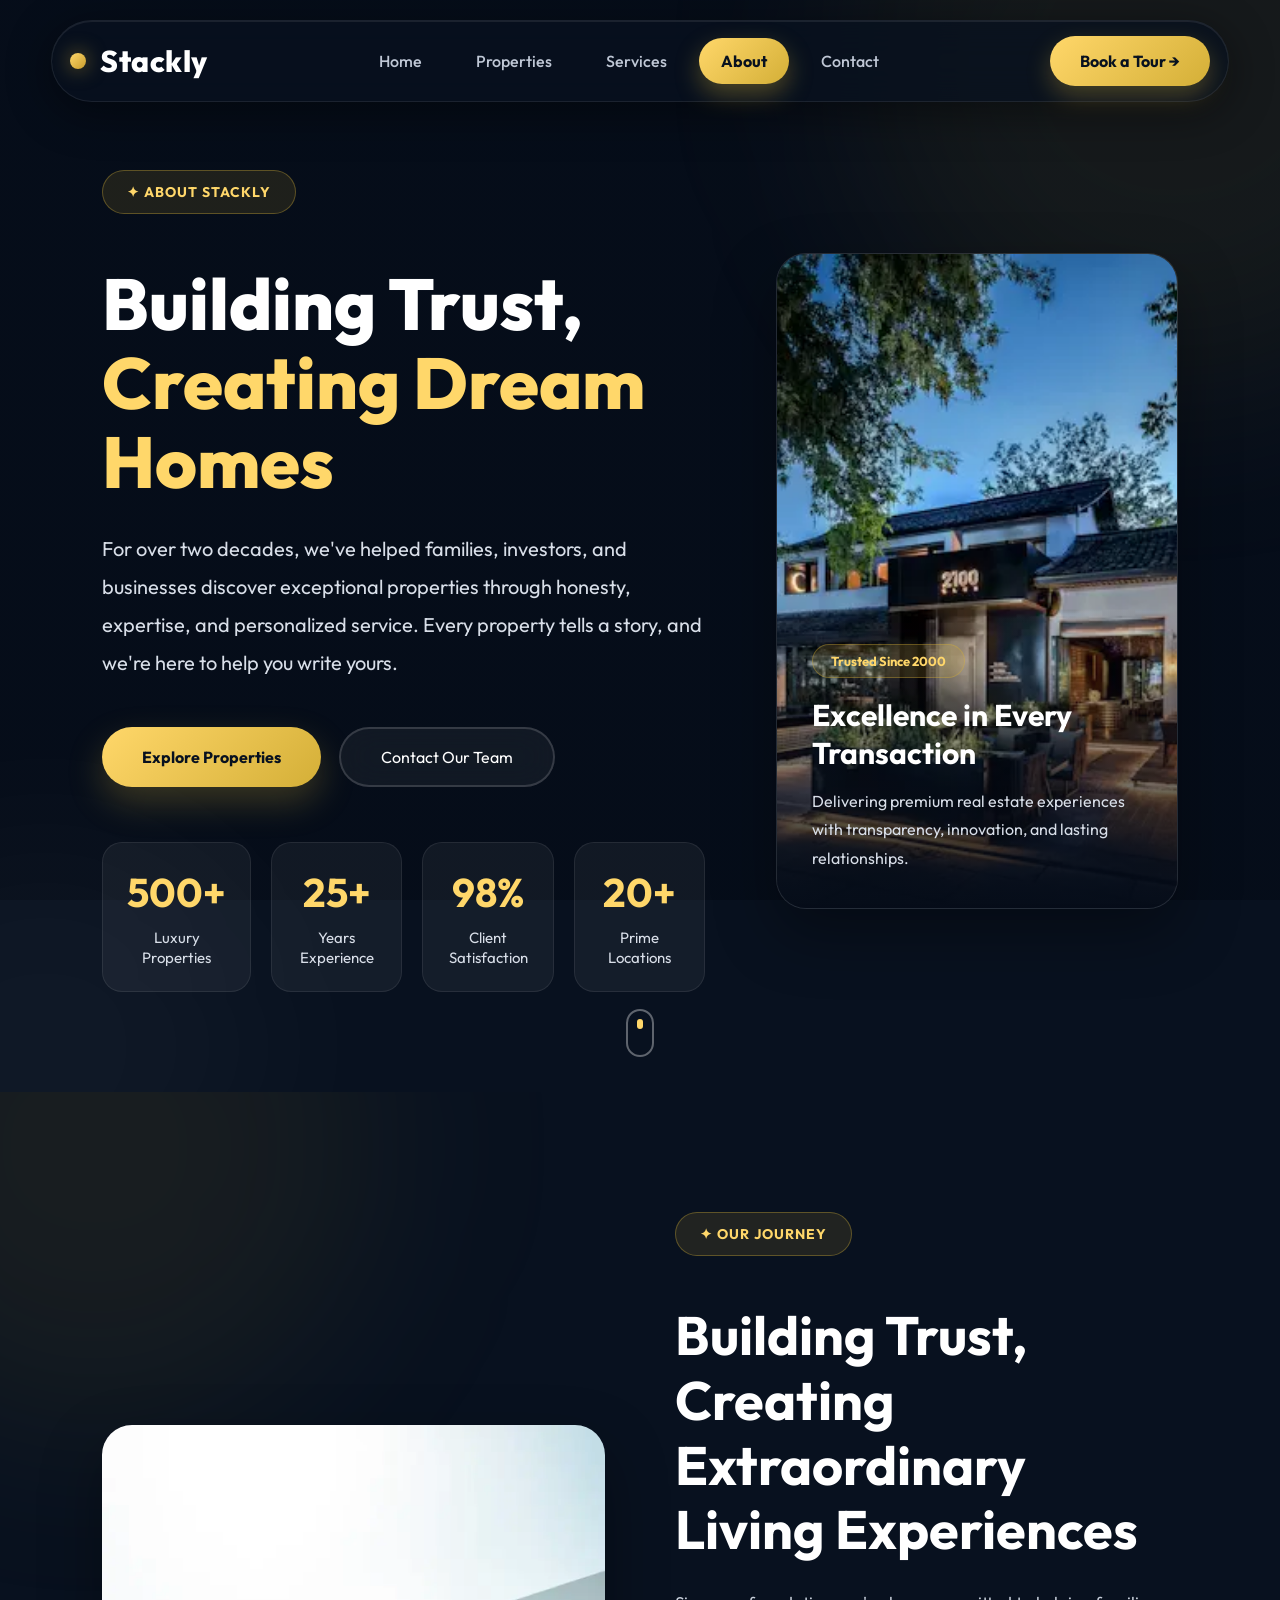
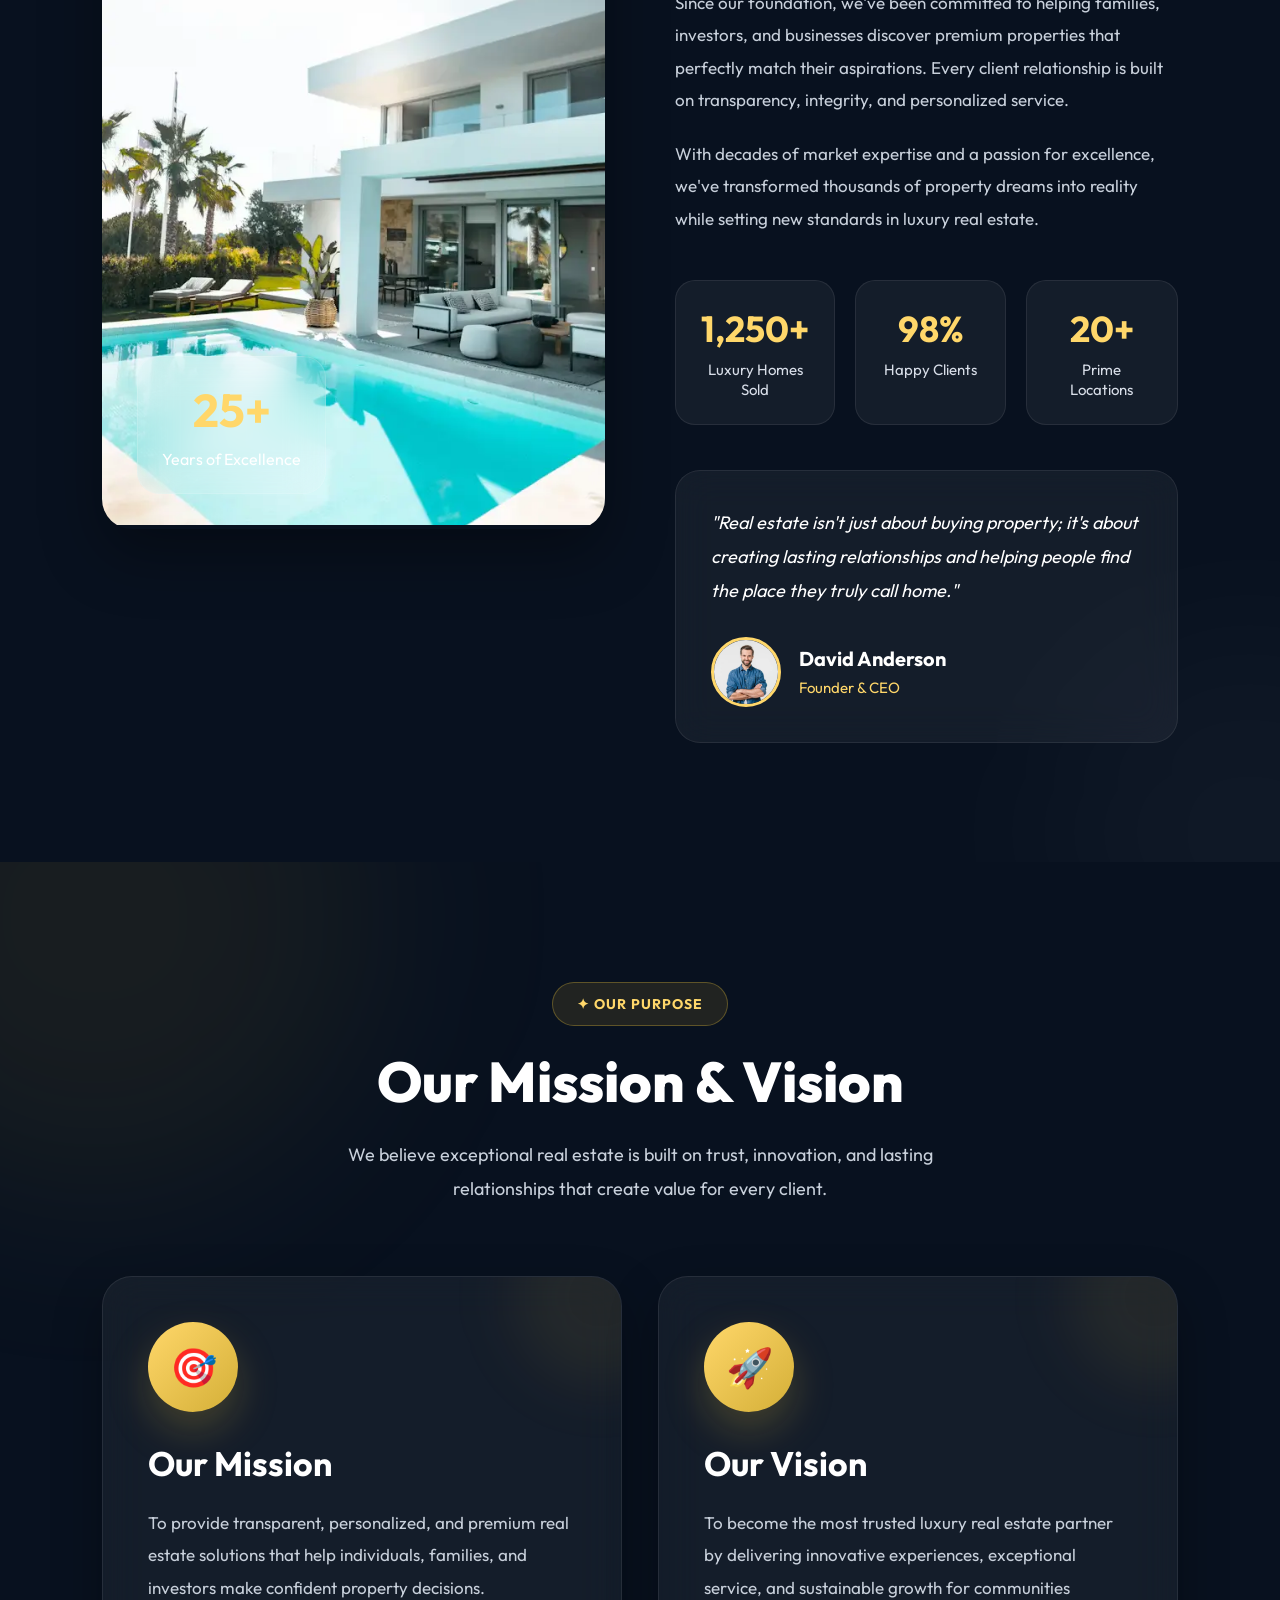
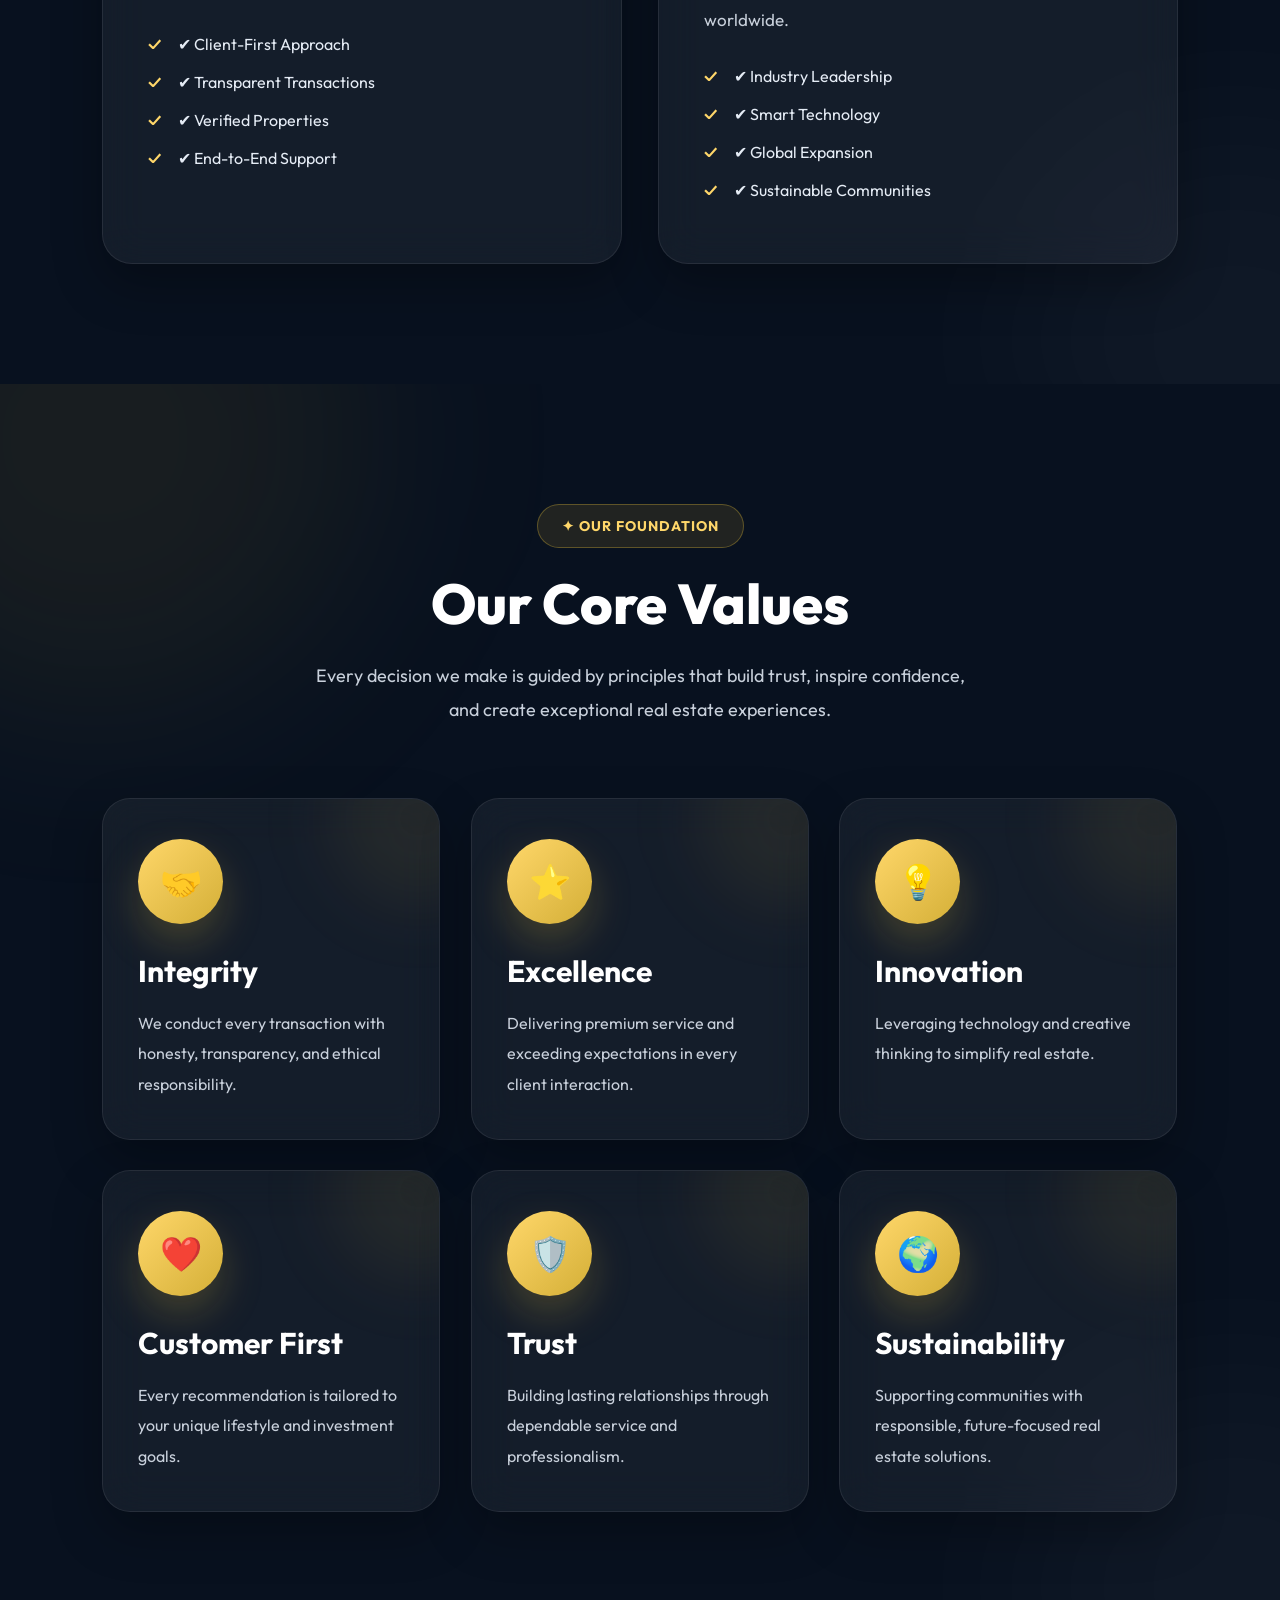
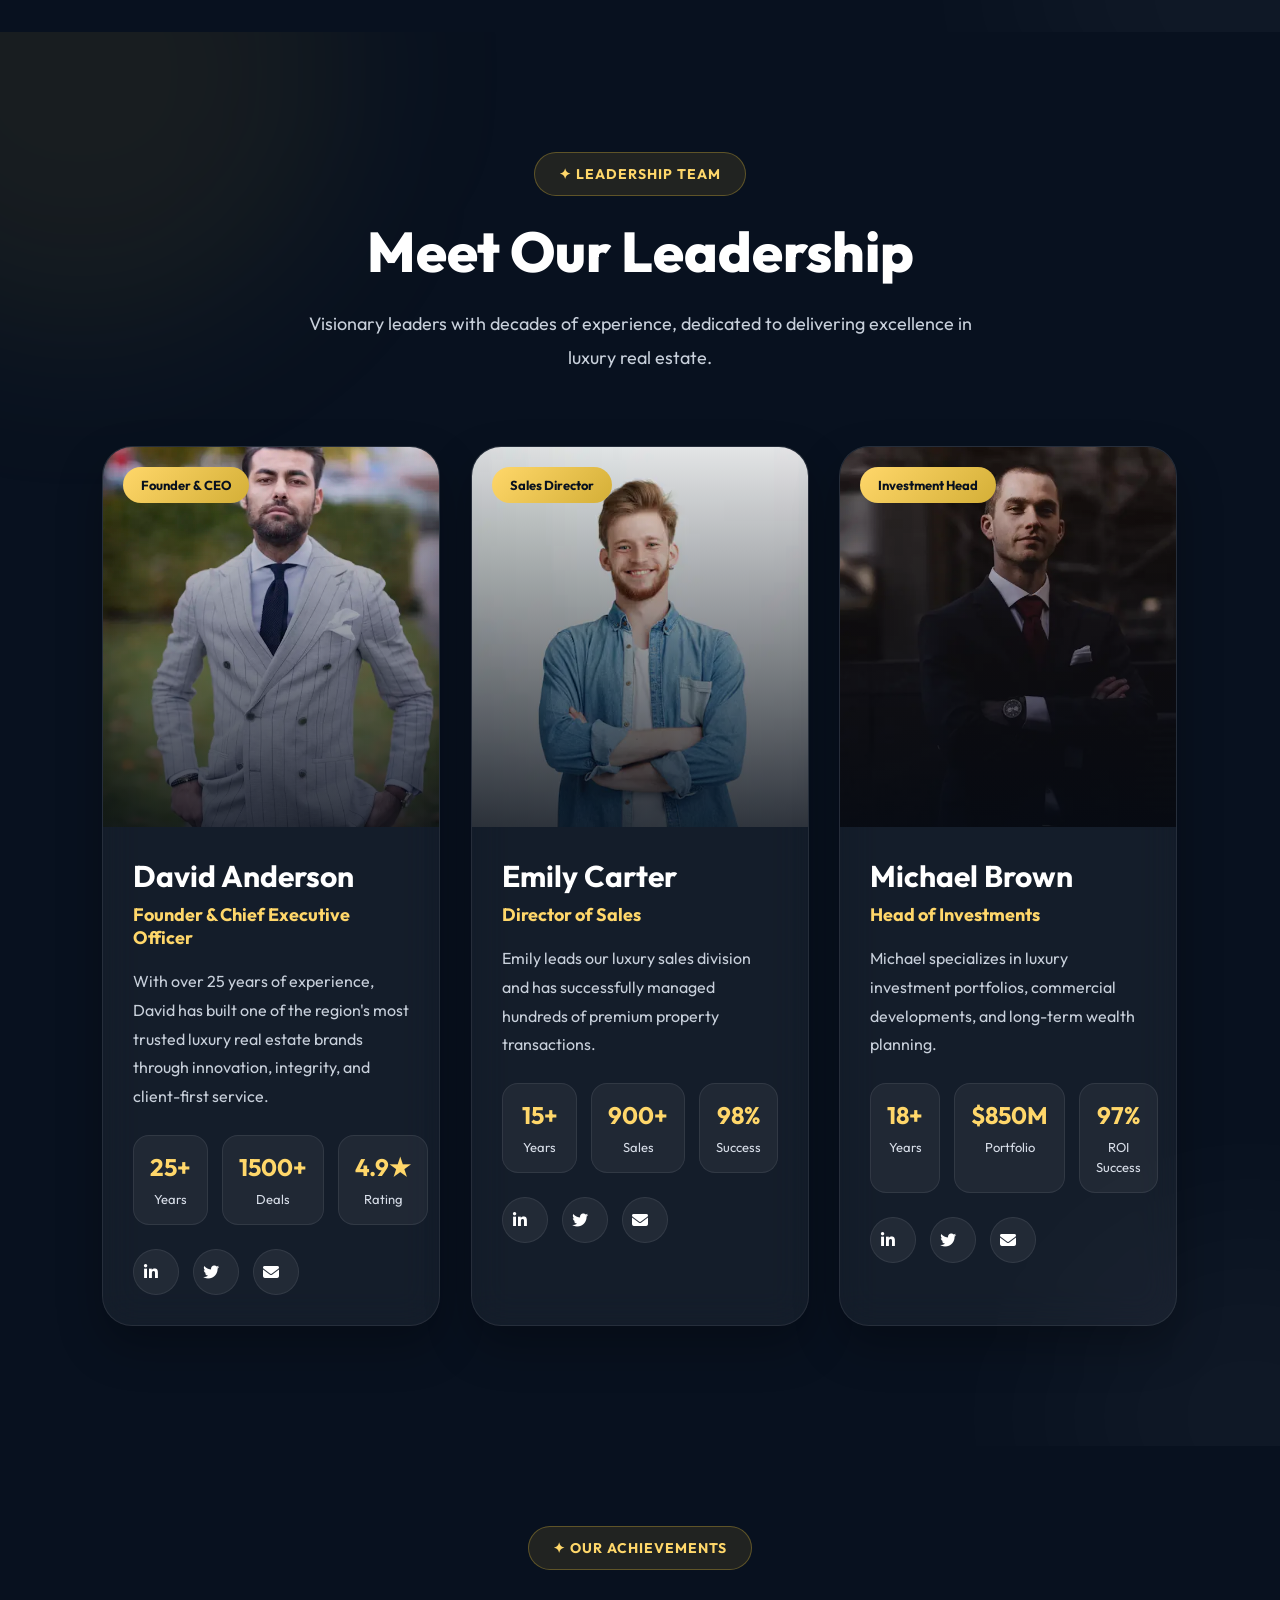
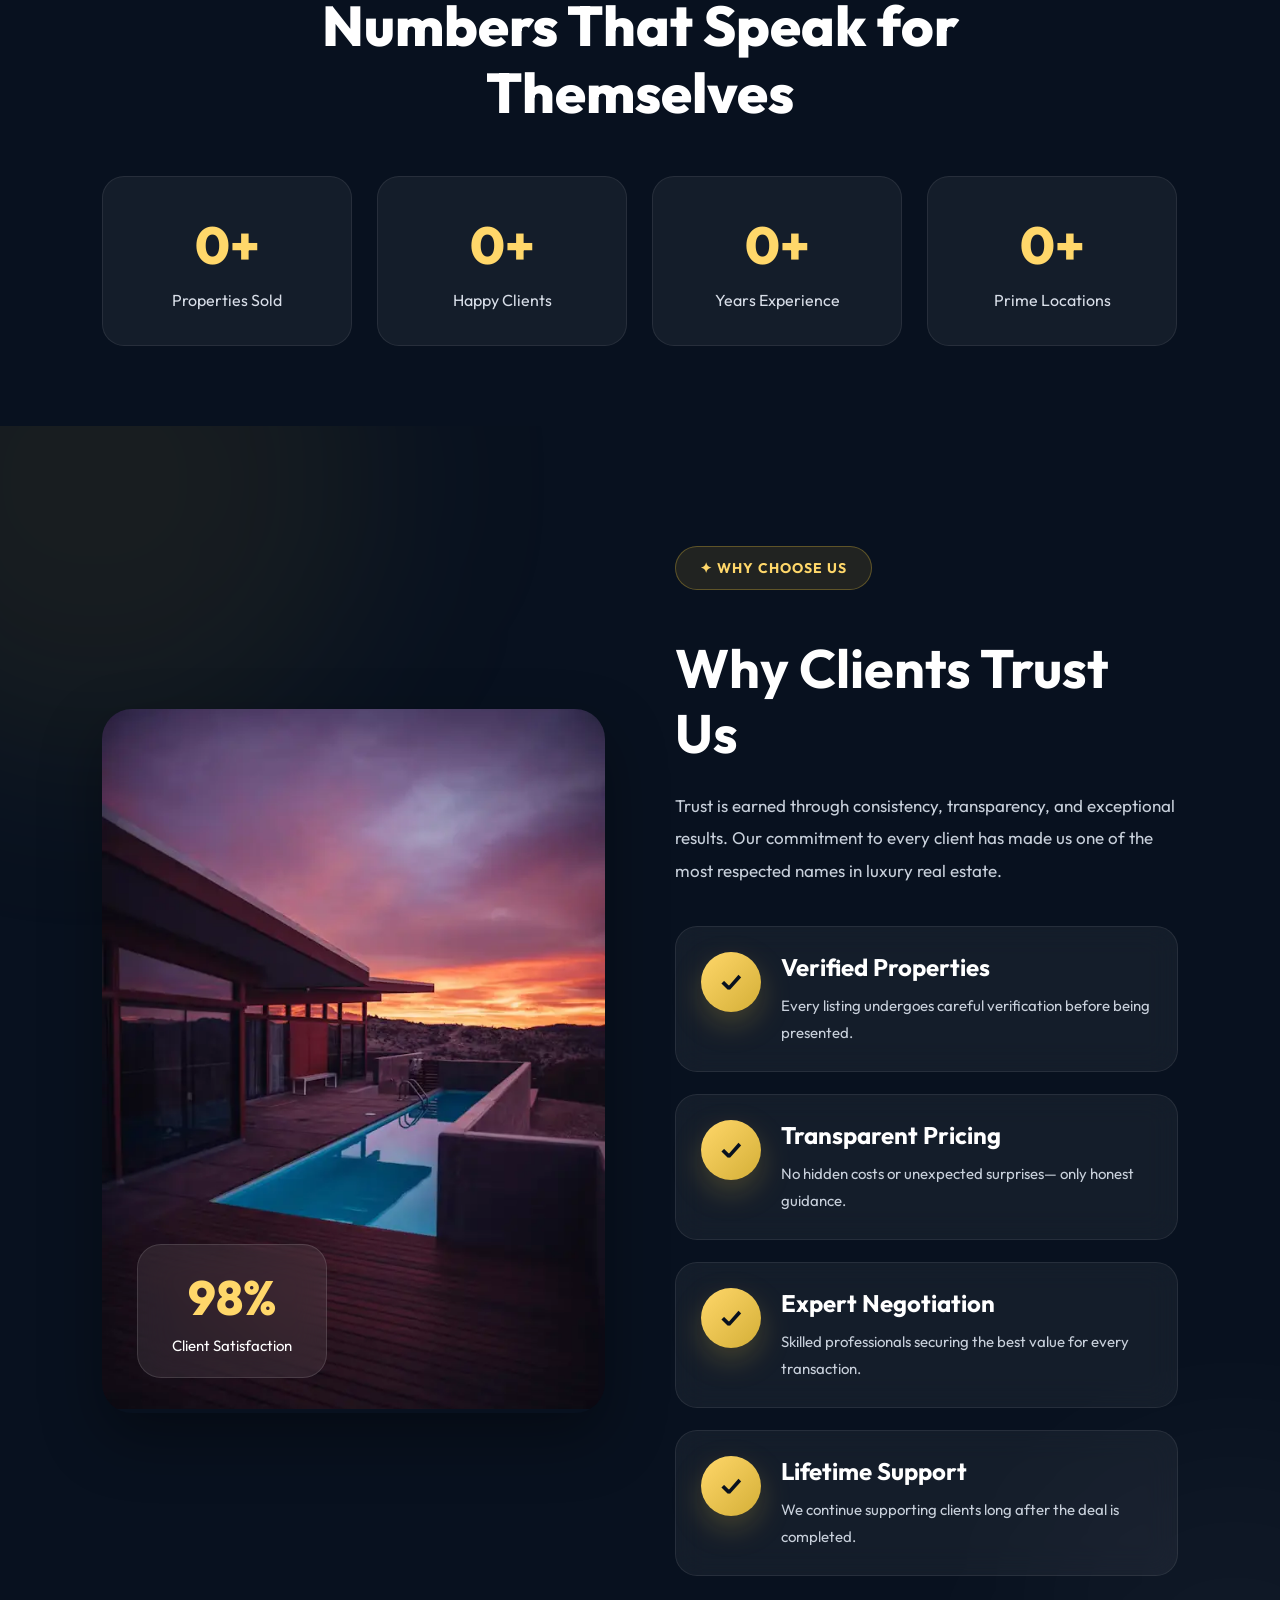
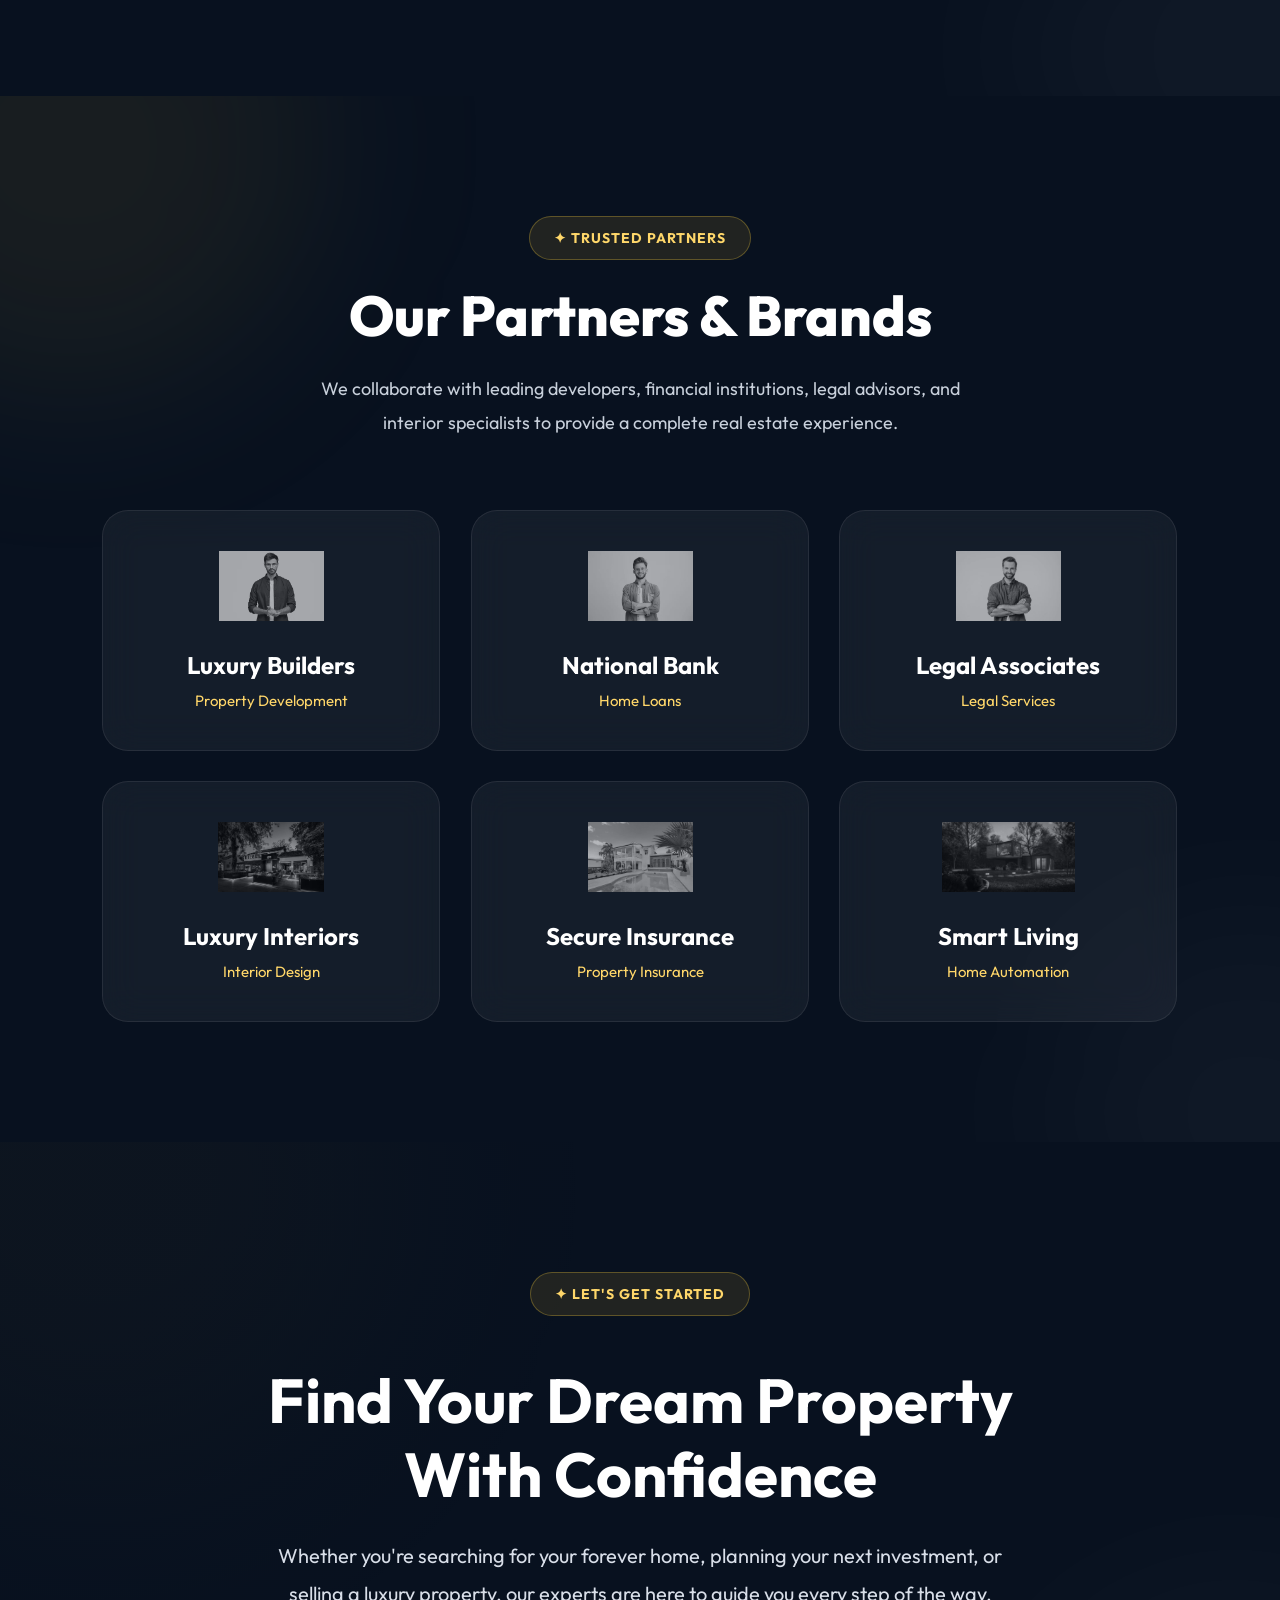
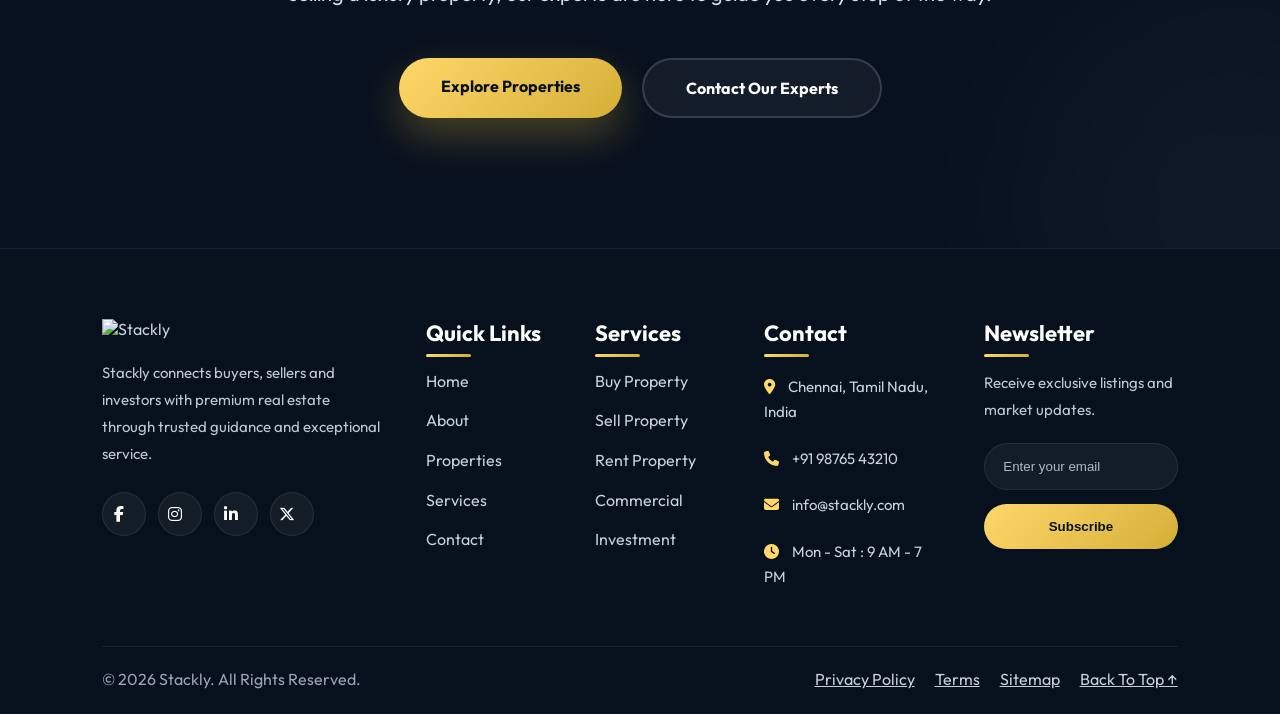
==== commit 1fc20b3c: "logo" ====
--- a/about.html
+++ b/about.html
@@ -23,7 +23,7 @@
 
             <span class="brand-dot"></span>
 
-            <span class="brand-name">ESTELLA</span>
+            <span class="brand-name">Stackly</span>
 
         </a>
 
--- a/css/global.css
+++ b/css/global.css
@@ -12,6 +12,21 @@
 body{
     font-family:"Outfit",sans-serif;
     background:#08111F;
+}
+
+html.menu-open,
+body.menu-open{
+    overflow: hidden;
+    height: 100%;
+}
+
+.mobile-menu{
+    position: fixed;
+    top: 80px; /* adjust to your navbar height */
+    left: 0;
+    width: 100%;
+    height: calc(100vh - 80px);
+    overflow-y: auto;
 }
 
 /*========================
--- a/css/about.css
+++ b/css/about.css
@@ -34,7 +34,7 @@
     rgba(5,12,24,.82),
     rgba(5,12,24,.82)
     ),
-    url("images/villa22.webp");
+    url("images/villa26.webp");
 
     background-size:cover;
 
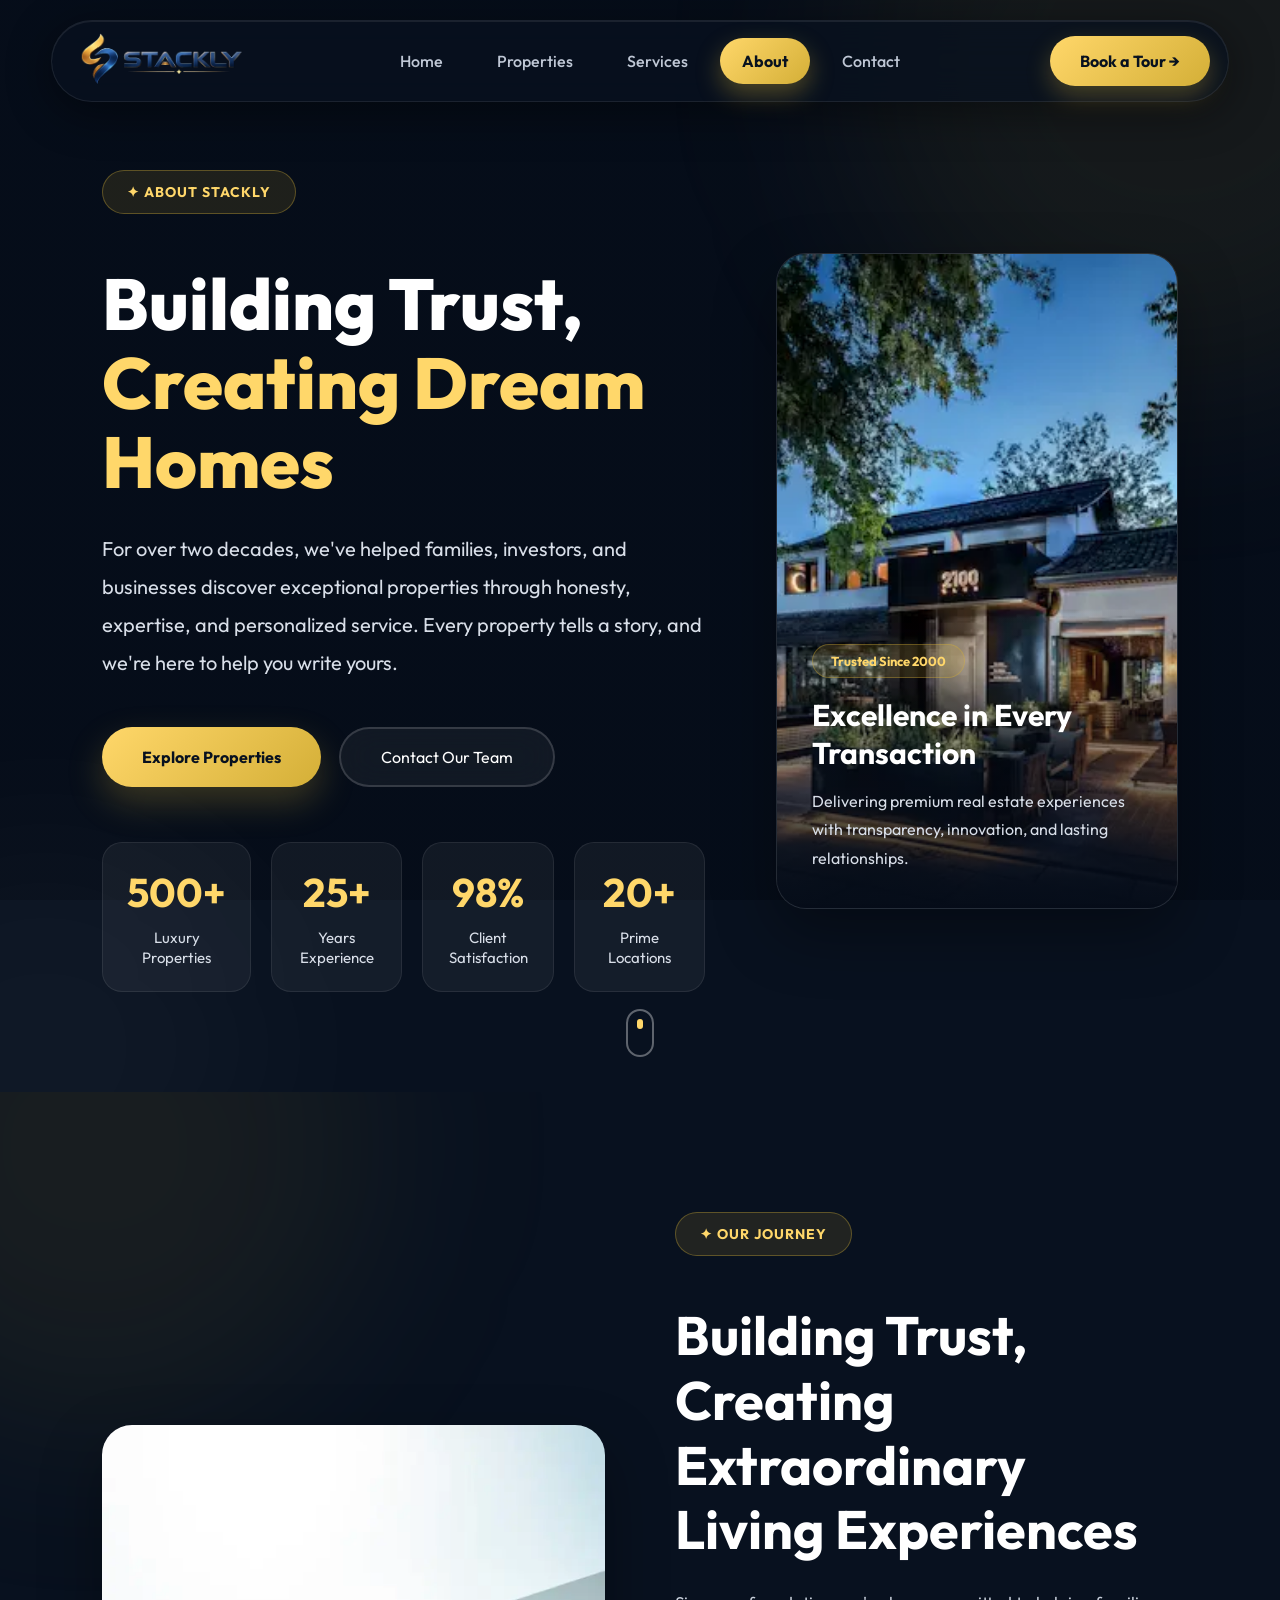
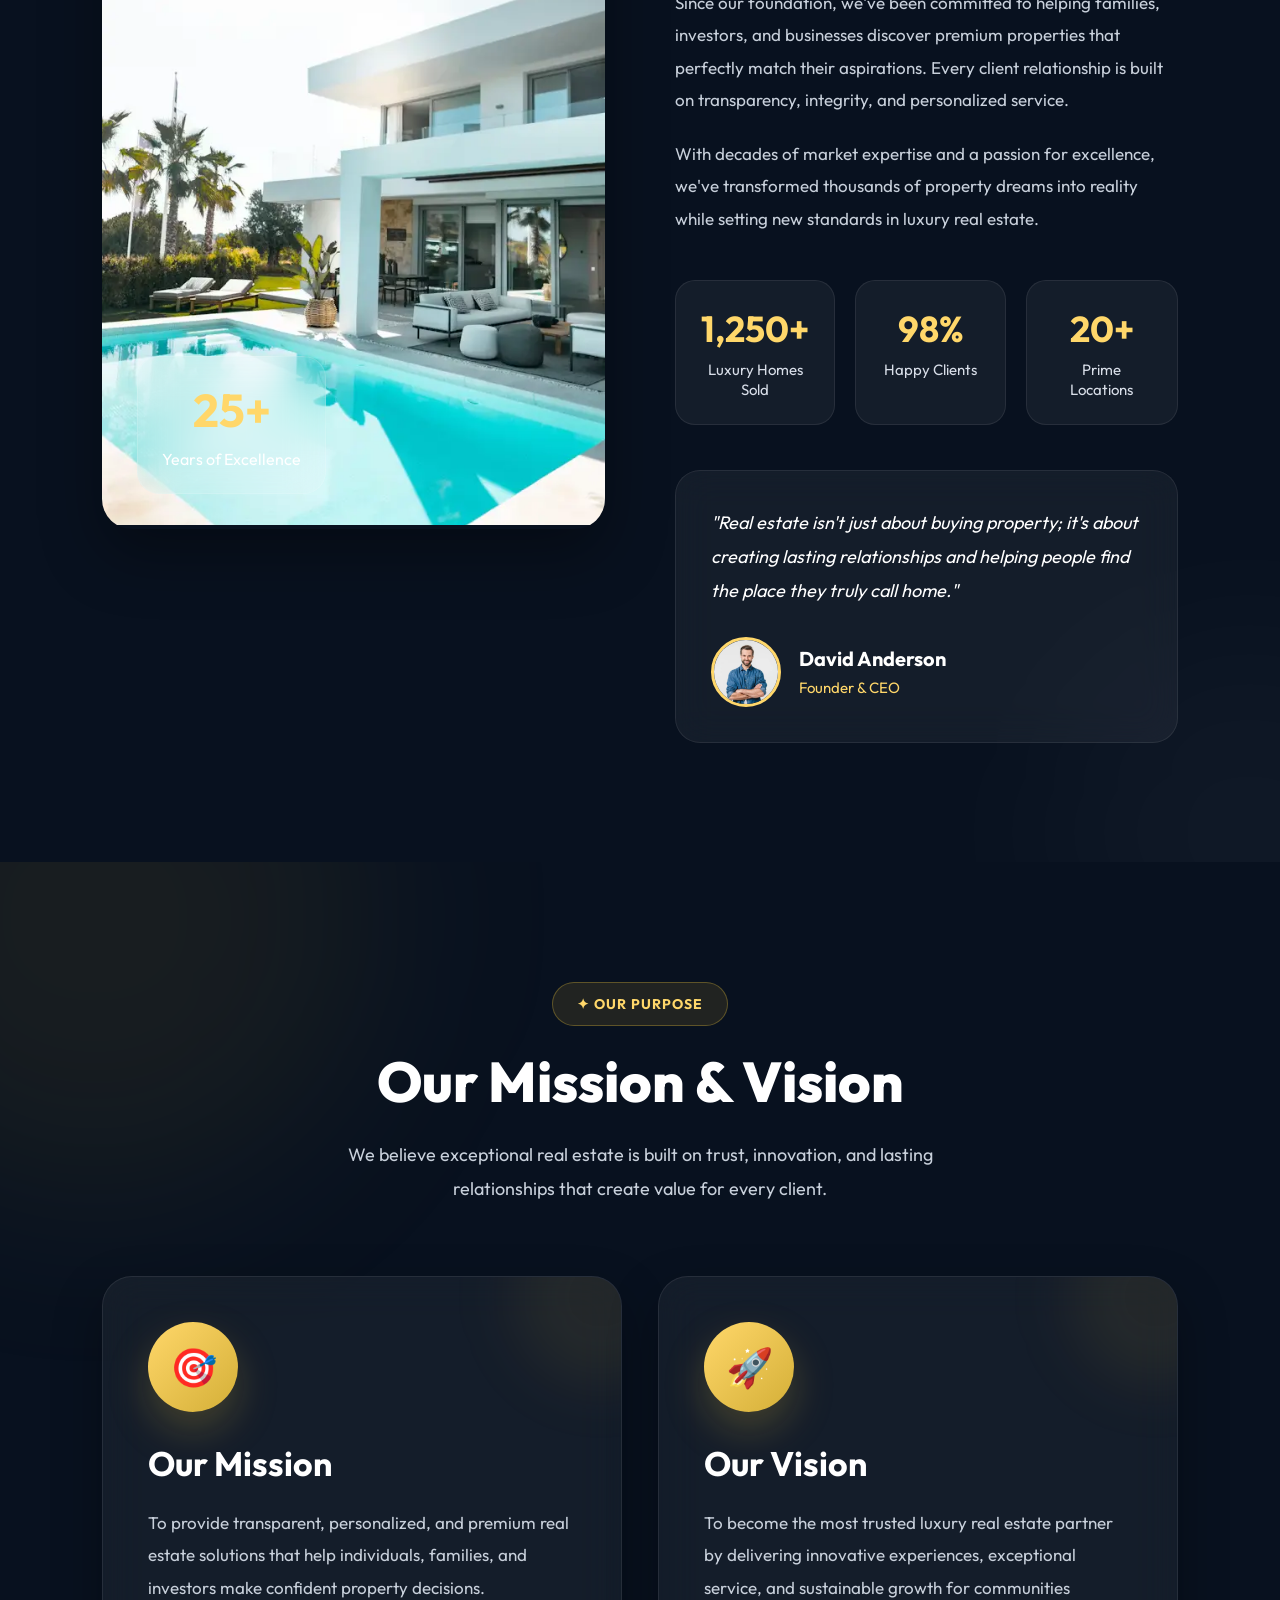
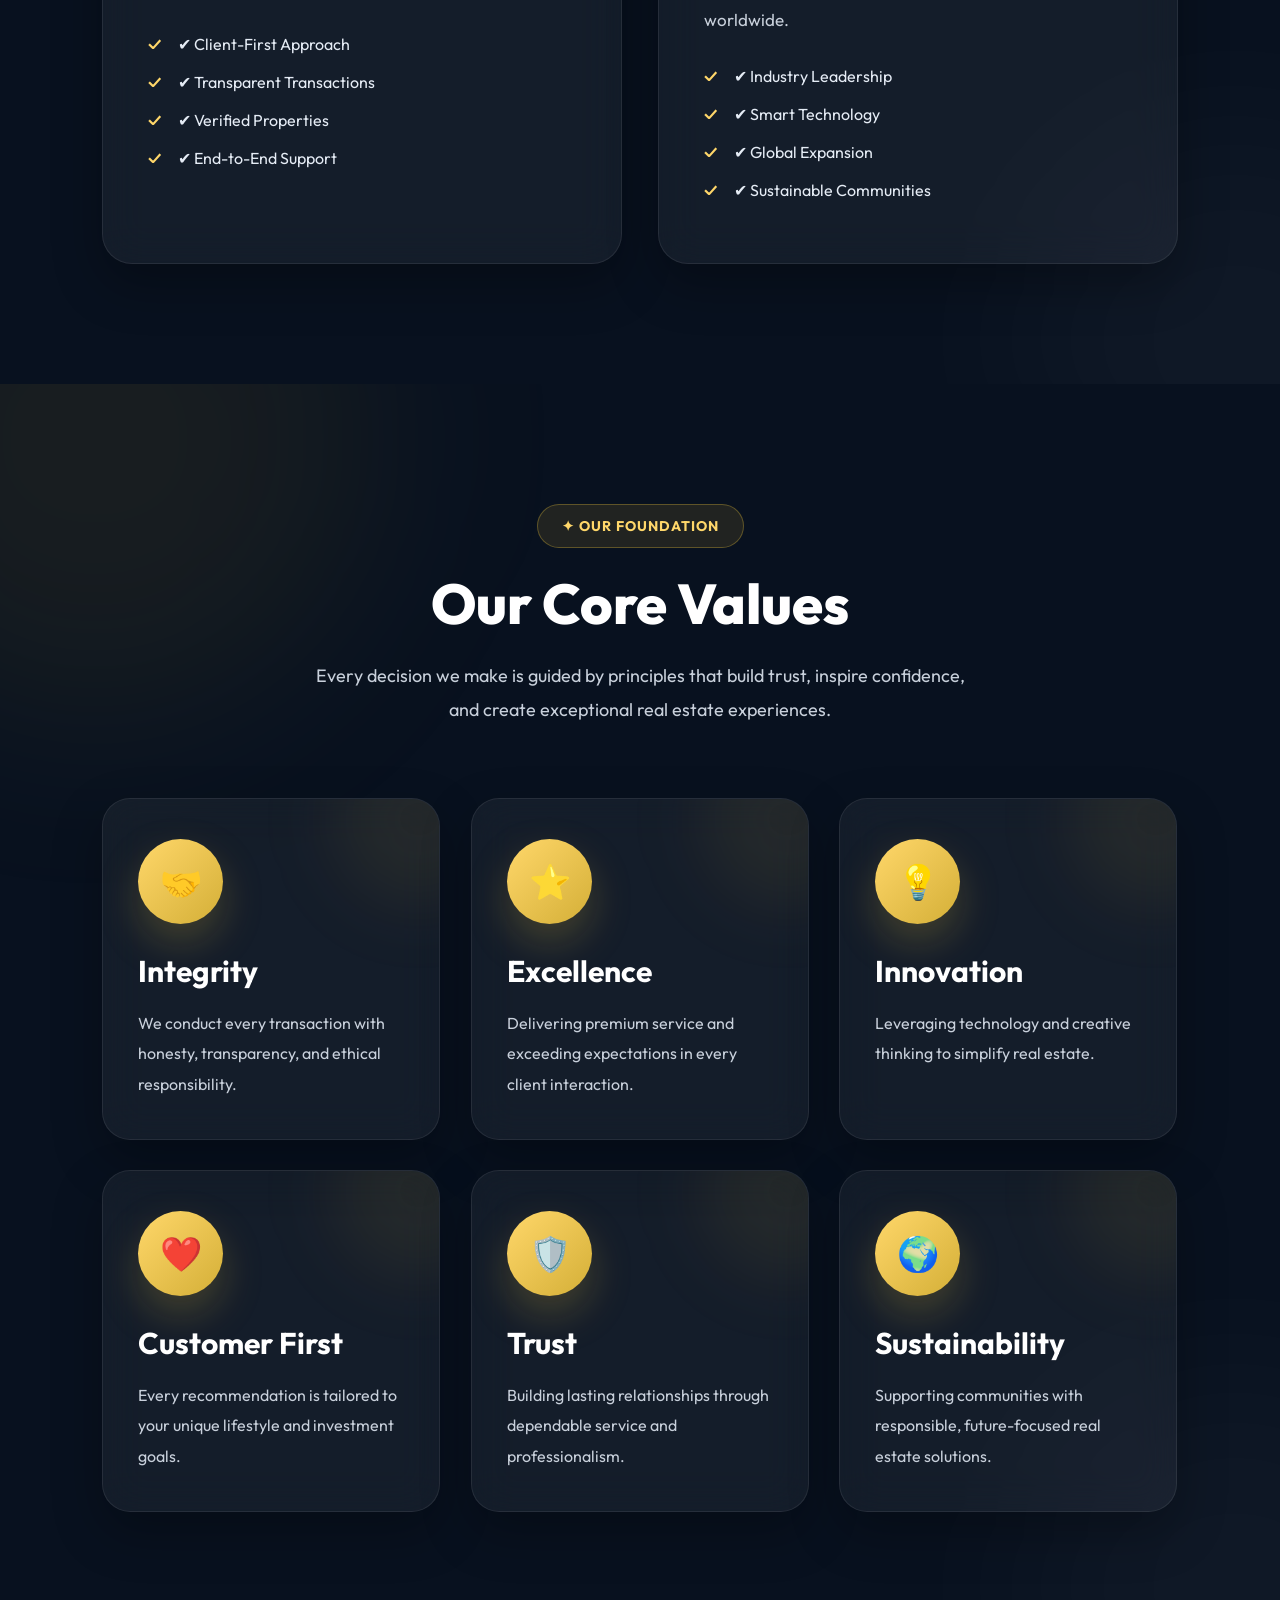
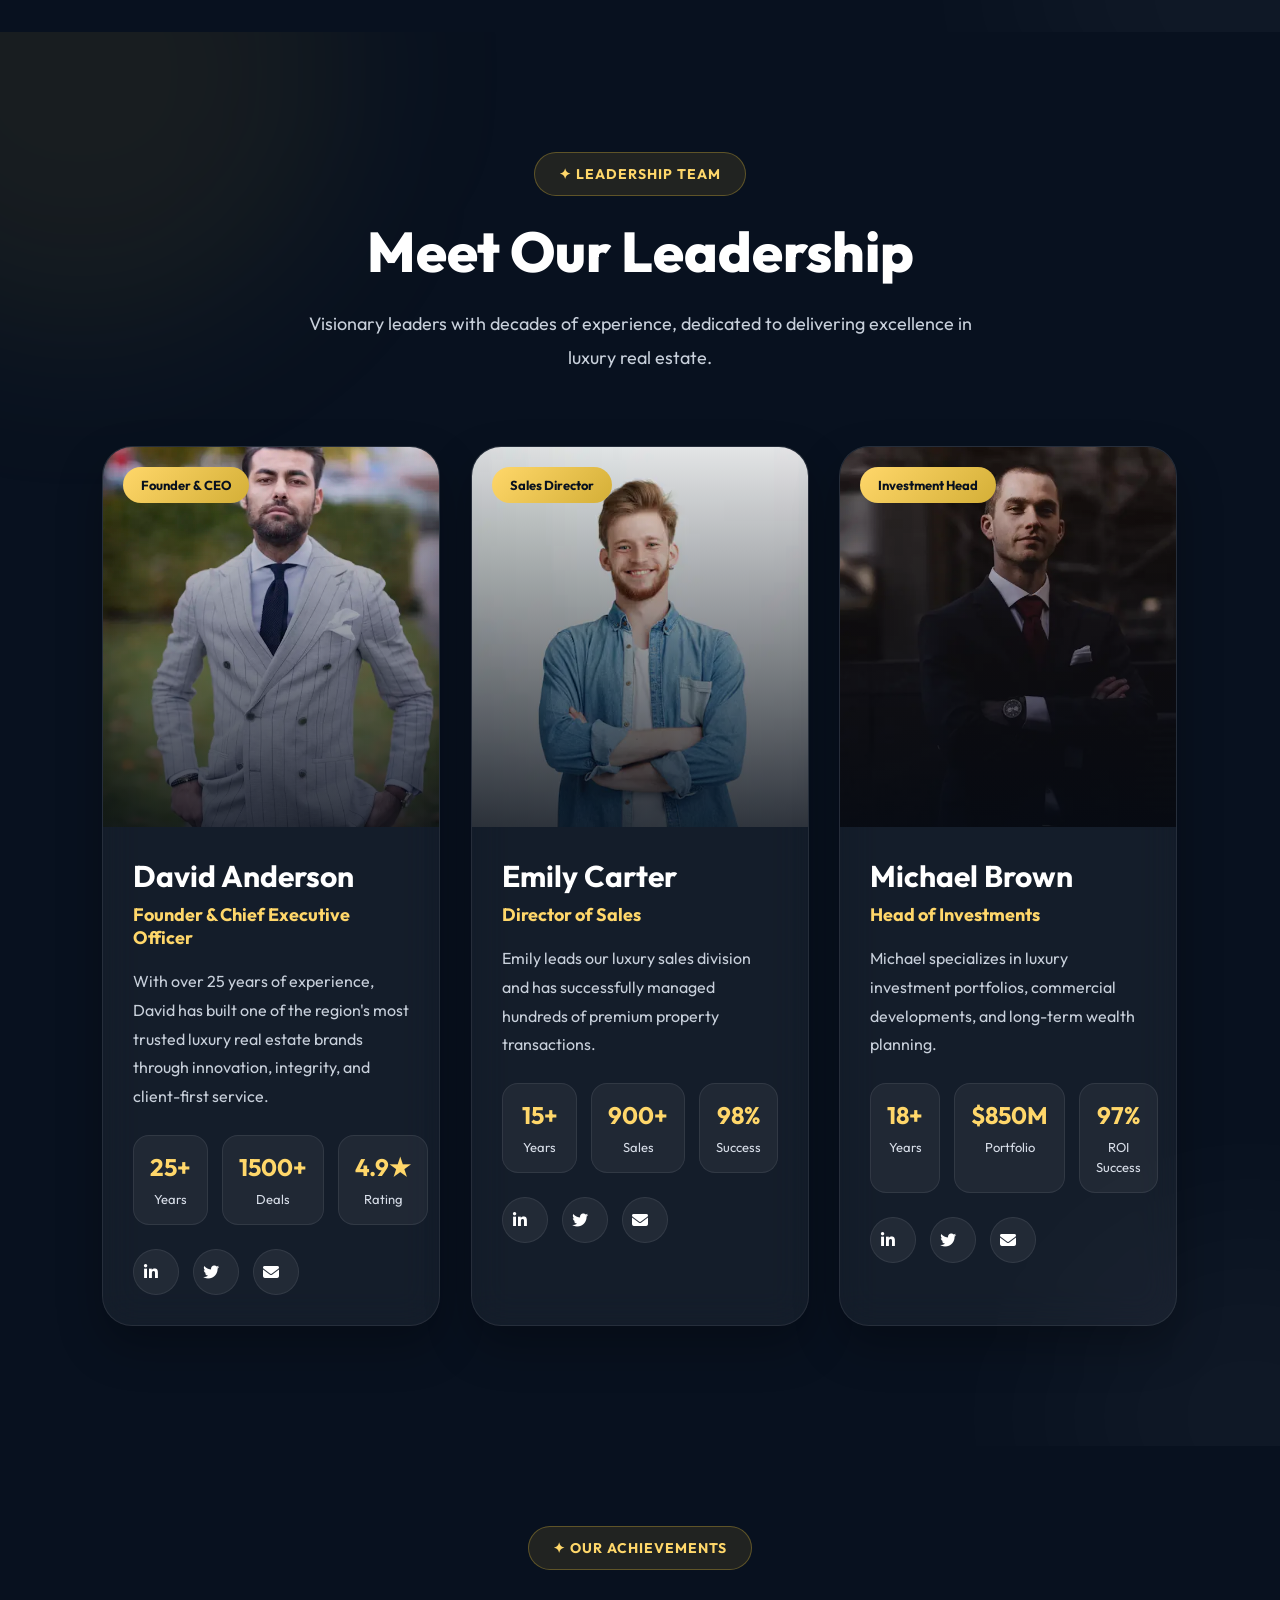
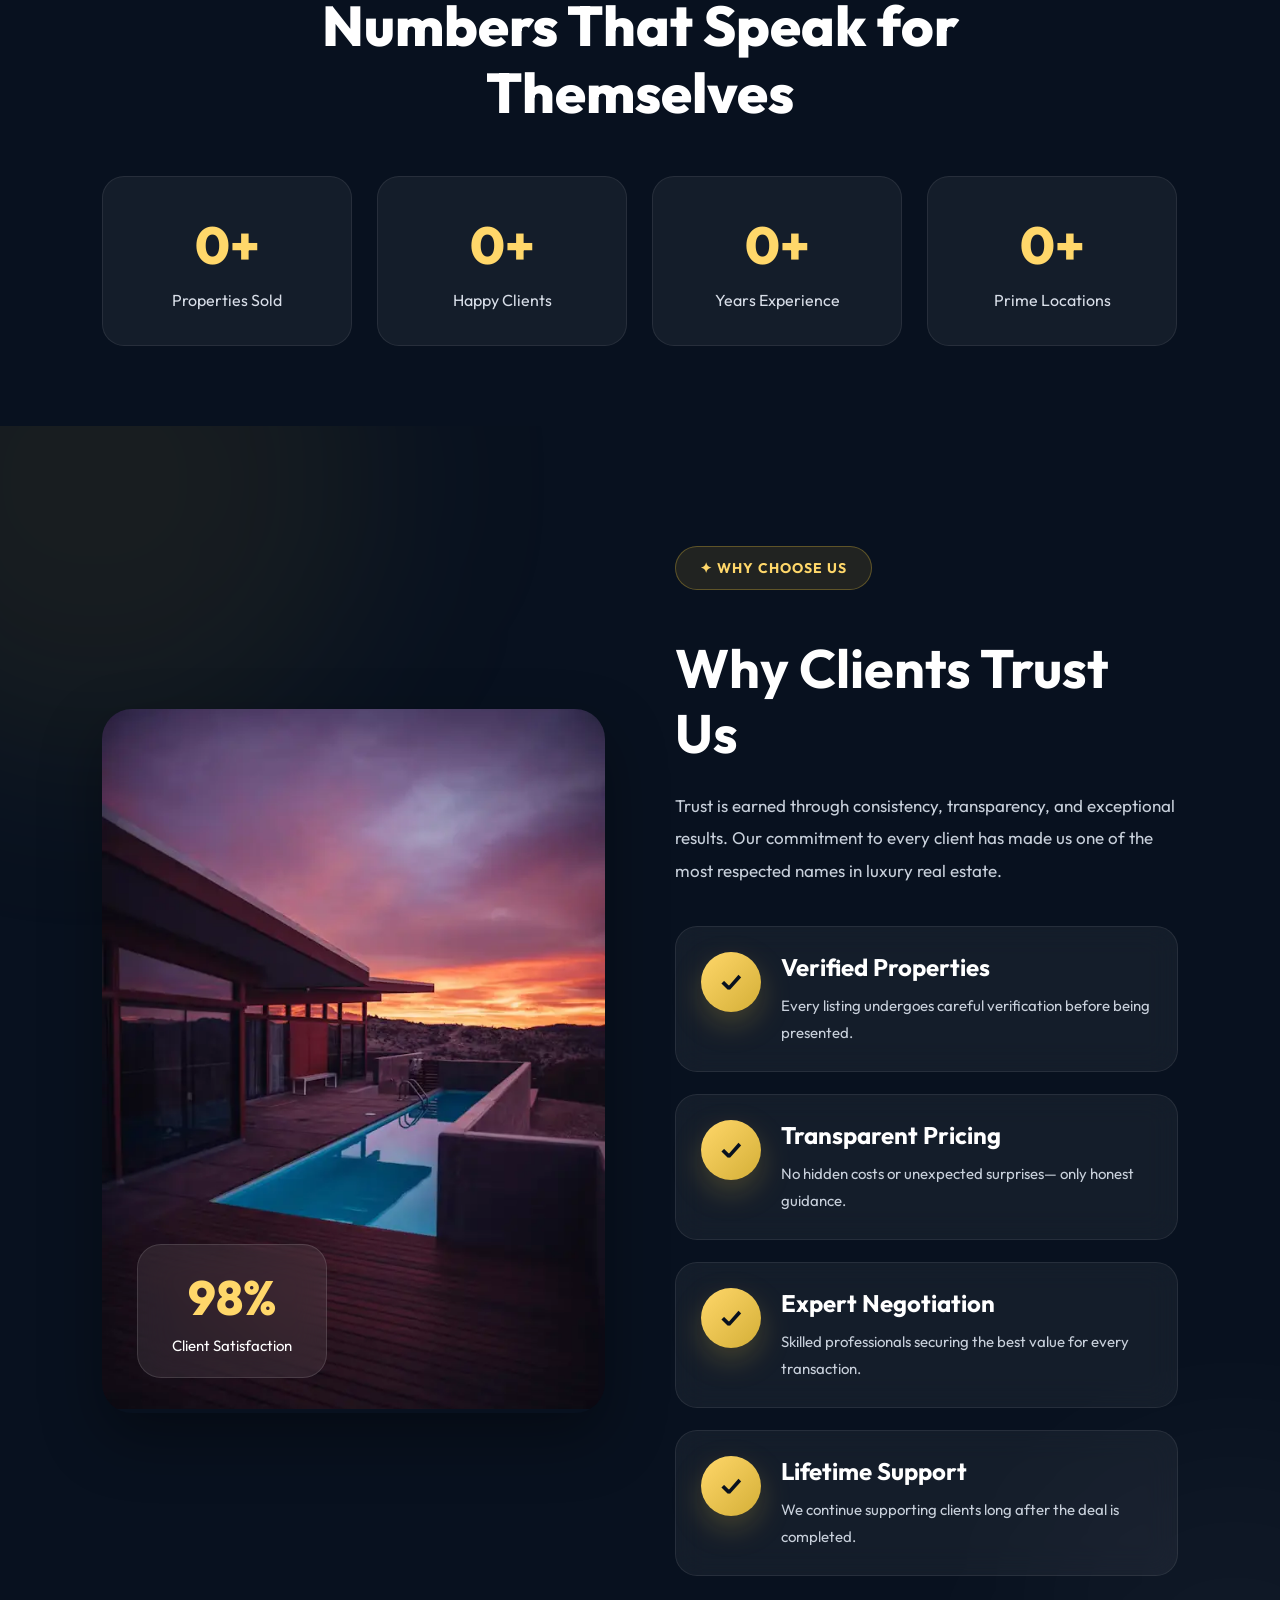
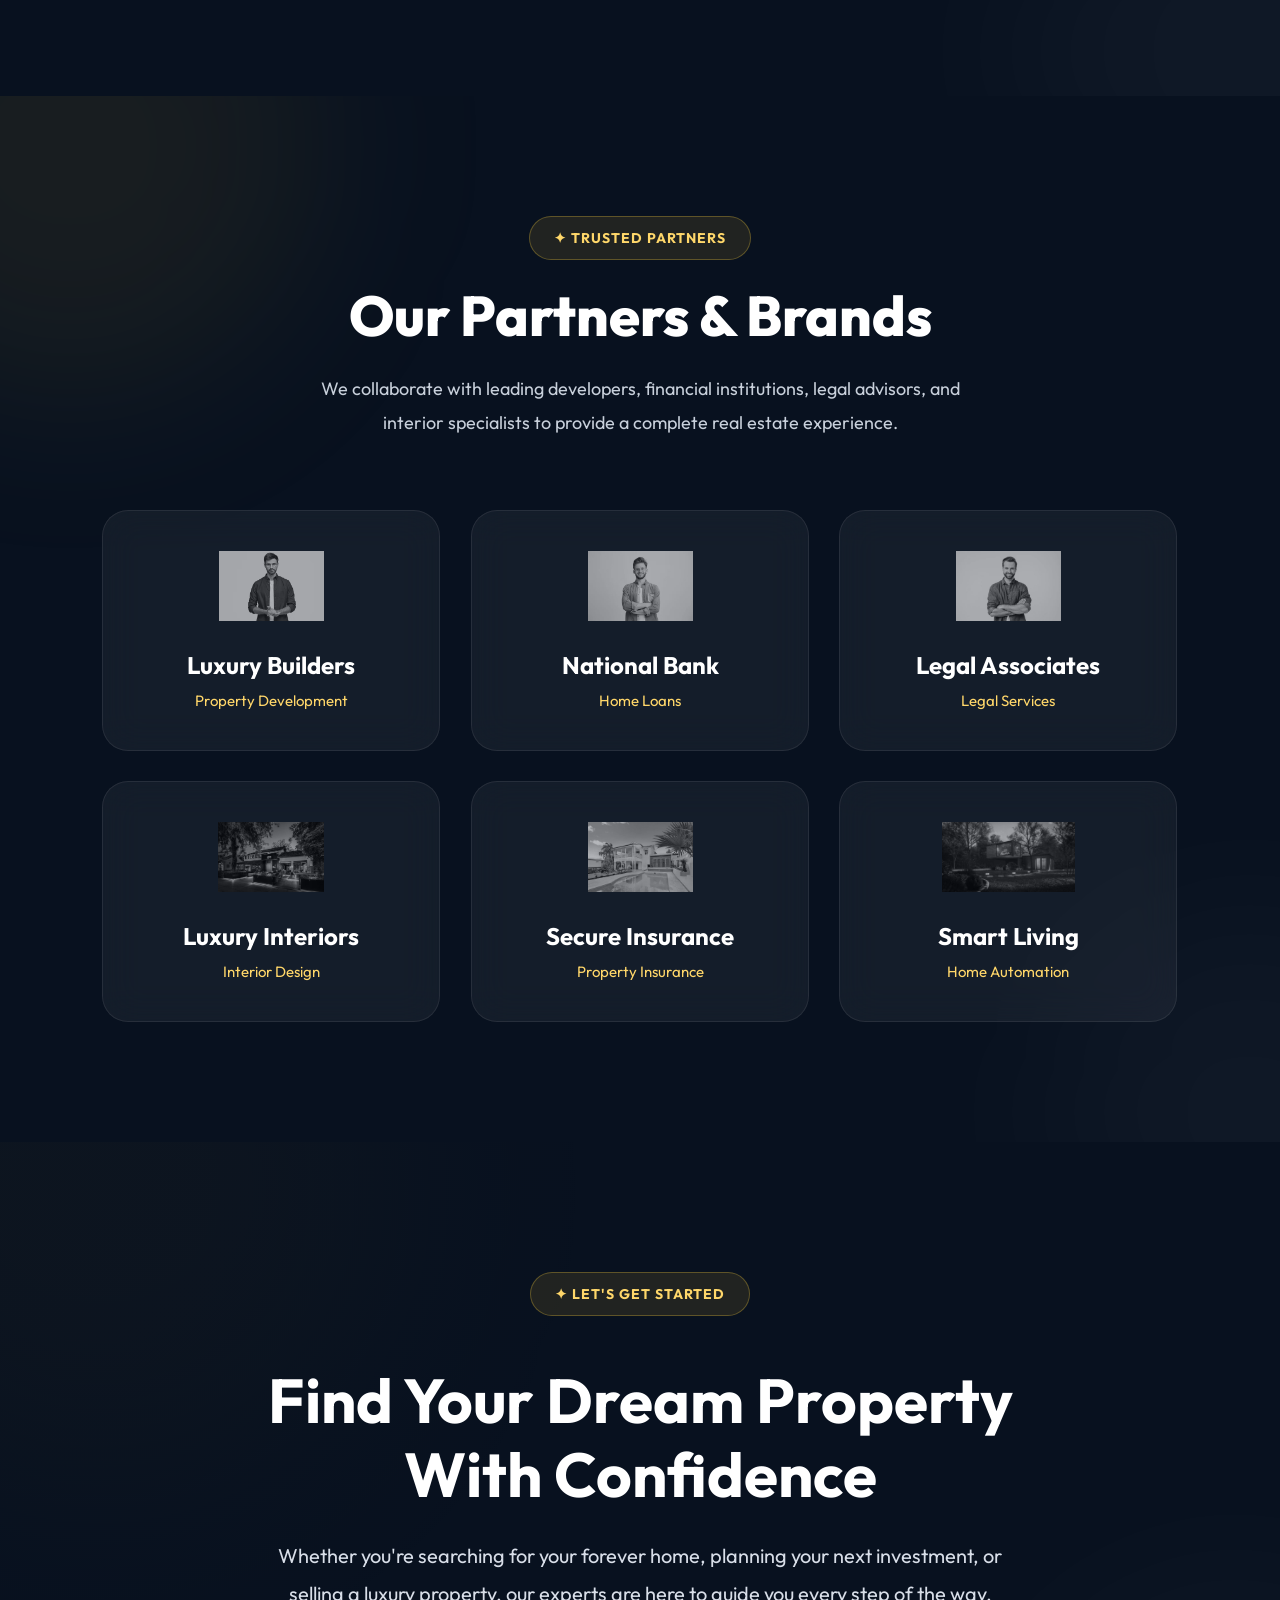
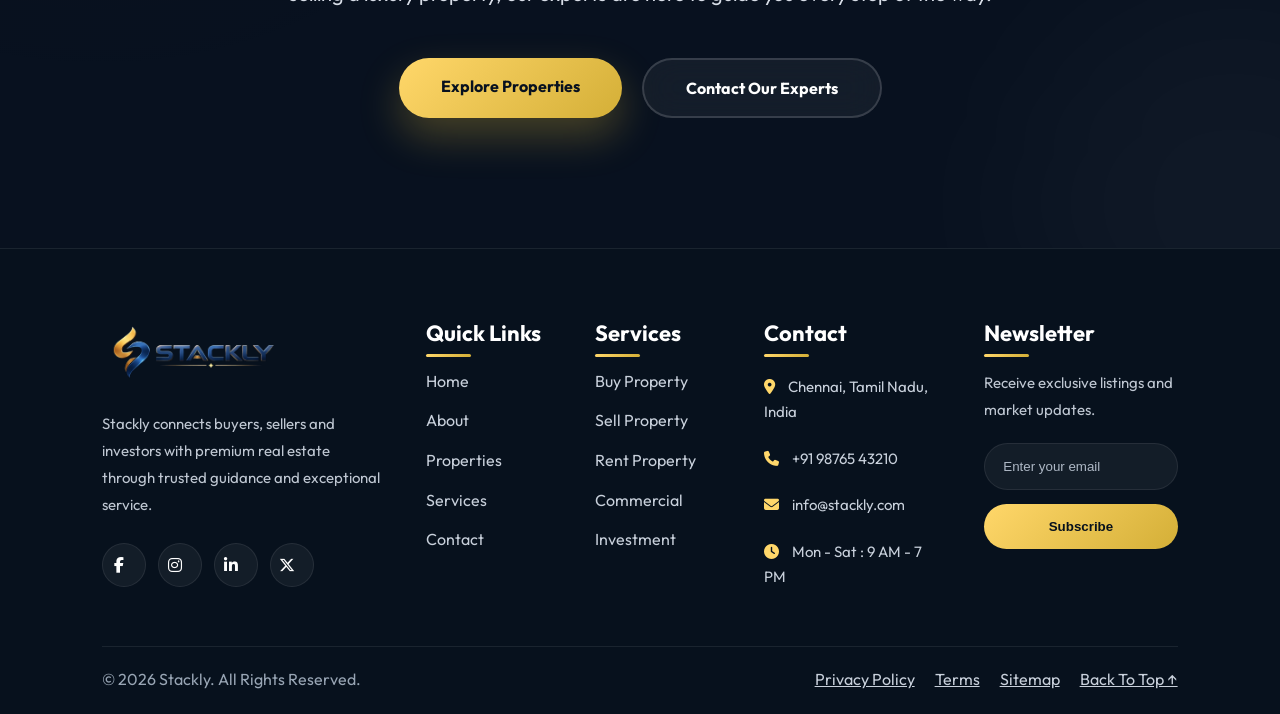
==== commit 98bf1e72: "img-adj" ====
--- a/about.html
+++ b/about.html
@@ -21,9 +21,7 @@
 
         <a href="index.html" class="brand">
 
-            <span class="brand-dot"></span>
-
-            <span class="brand-name">Stackly</span>
+            <img src="images/logo-image.webp" alt="Stackly" class="brand-logo">
 
         </a>
 
@@ -1309,7 +1307,7 @@
   <div class="container">
     <div class="footer-grid">
       <div class="footer-about">
-        <a href="index.html" class="footer-logo"><img src="assets/logo.webp" alt="Stackly"></a>
+        <a href="index.html" class="footer-logo"><img src="images/logo-image.webp" alt="Stackly"></a>
         <p>Stackly connects buyers, sellers and investors with premium real estate through trusted guidance and exceptional service.</p>
         <div class="footer-social">
           <a href="error.html"><i class="fab fa-facebook-f"></i></a>
--- a/css/global.css
+++ b/css/global.css
@@ -133,6 +133,70 @@
     letter-spacing:.5px;
 }
 
+.brand-dot{
+    display:none;
+}
+
+.brand-name{
+    display:none;
+}
+
+/*========================
+        BRAND LOGO
+=========================*/
+
+.brand{
+
+    display:flex;
+
+    align-items:center;
+
+    text-decoration:none;
+
+}
+
+.brand-logo{
+
+    width:180px;
+
+    height:auto;
+
+    display:block;
+
+    object-fit:contain;
+
+    transition:.35s;
+
+}
+
+.brand:hover .brand-logo{
+
+    transform:scale(1.05);
+
+    filter:drop-shadow(0 0 12px rgba(212,175,55,.35));
+
+}
+
+@media(max-width:992px){
+
+.brand-logo{
+
+width:150px;
+
+}
+
+}
+
+@media(max-width:576px){
+
+.brand-logo{
+
+width:130px;
+
+}
+
+}
+
 /*========================
       LINKS
 =========================*/
@@ -471,7 +535,111 @@
 
 }
 
-
+/*=========================
+      MOBILE CONTACT
+=========================*/
+
+.mobile-contact{
+
+    margin-top:18px;
+
+    padding-top:16px;
+
+    border-top:1px solid rgba(255,255,255,.08);
+
+}
+
+.mobile-contact h5{
+
+    color:#FFD76A;
+
+    font-size:15px;
+
+    font-weight:600;
+
+    margin-bottom:12px;
+
+}
+
+.mobile-contact a,
+.mobile-contact p{
+
+    display:flex;
+
+    align-items:center;
+
+    gap:10px;
+
+    color:#C7CFDA;
+
+    text-decoration:none;
+
+    font-size:13px;
+
+    margin-bottom:10px;
+
+    transition:.3s;
+
+}
+
+.mobile-contact a:hover{
+
+    color:#FFD76A;
+
+}
+
+.mobile-contact p{
+
+    margin-bottom:0;
+
+}
+
+.mobile-contact i{
+
+    width:28px;
+
+    height:28px;
+
+    flex-shrink:0;
+
+    display:flex;
+
+    align-items:center;
+
+    justify-content:center;
+
+    border-radius:50%;
+
+    background:rgba(212,175,55,.10);
+
+    color:#FFD76A;
+
+    font-size:12px;
+
+    margin-top:2px;
+
+}
+
+.mobile-contact a,
+.mobile-contact p{
+
+    display:flex;
+
+    align-items:flex-start;
+
+    gap:10px;
+
+    color:#C7CFDA;
+
+    text-decoration:none;
+
+    font-size:13px;
+
+    line-height:1.6;
+
+    word-break:break-word;
+
+}
 /* ===================================================================== */
 /*==================================================
                 PREMIUM FOOTER
@@ -587,6 +755,7 @@
     width:44px;
     height:44px;
     display:flex;
+    
     justify-content:center;
     align-items:center;
     border-radius:50%;
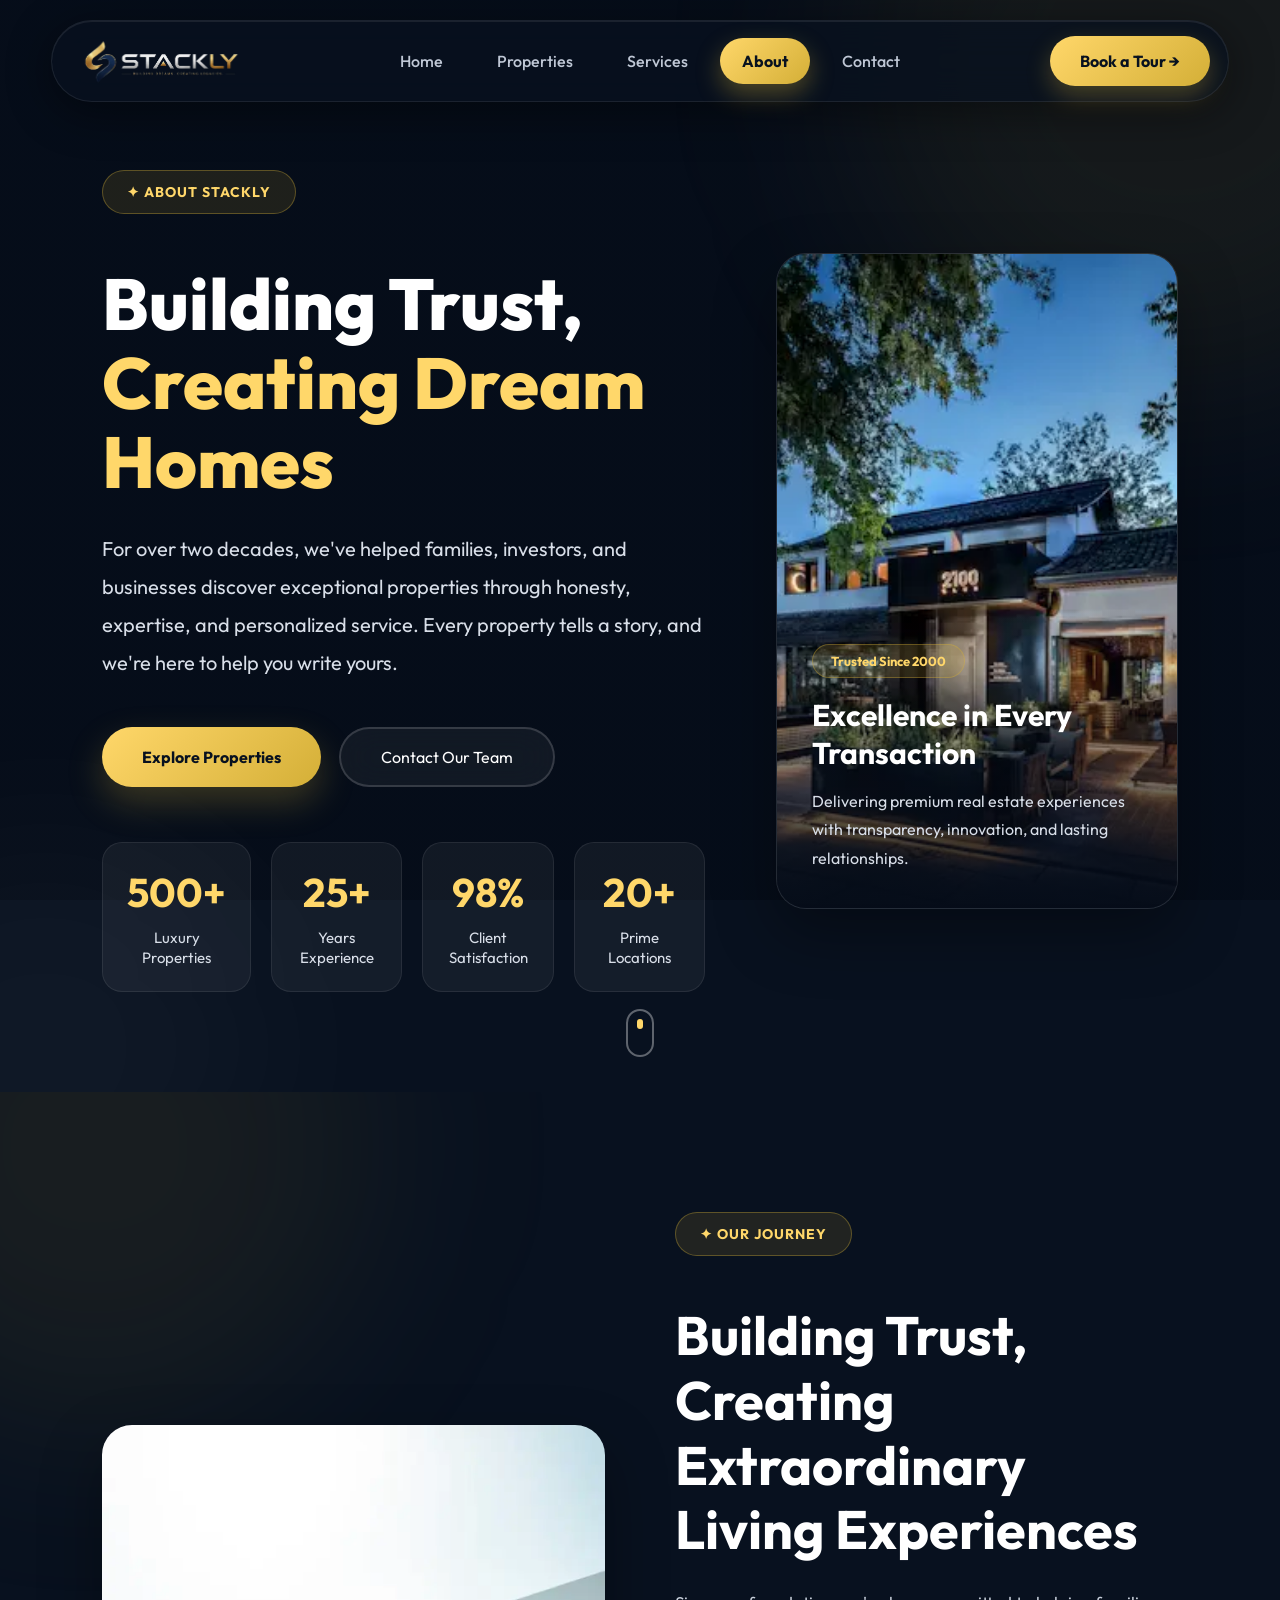
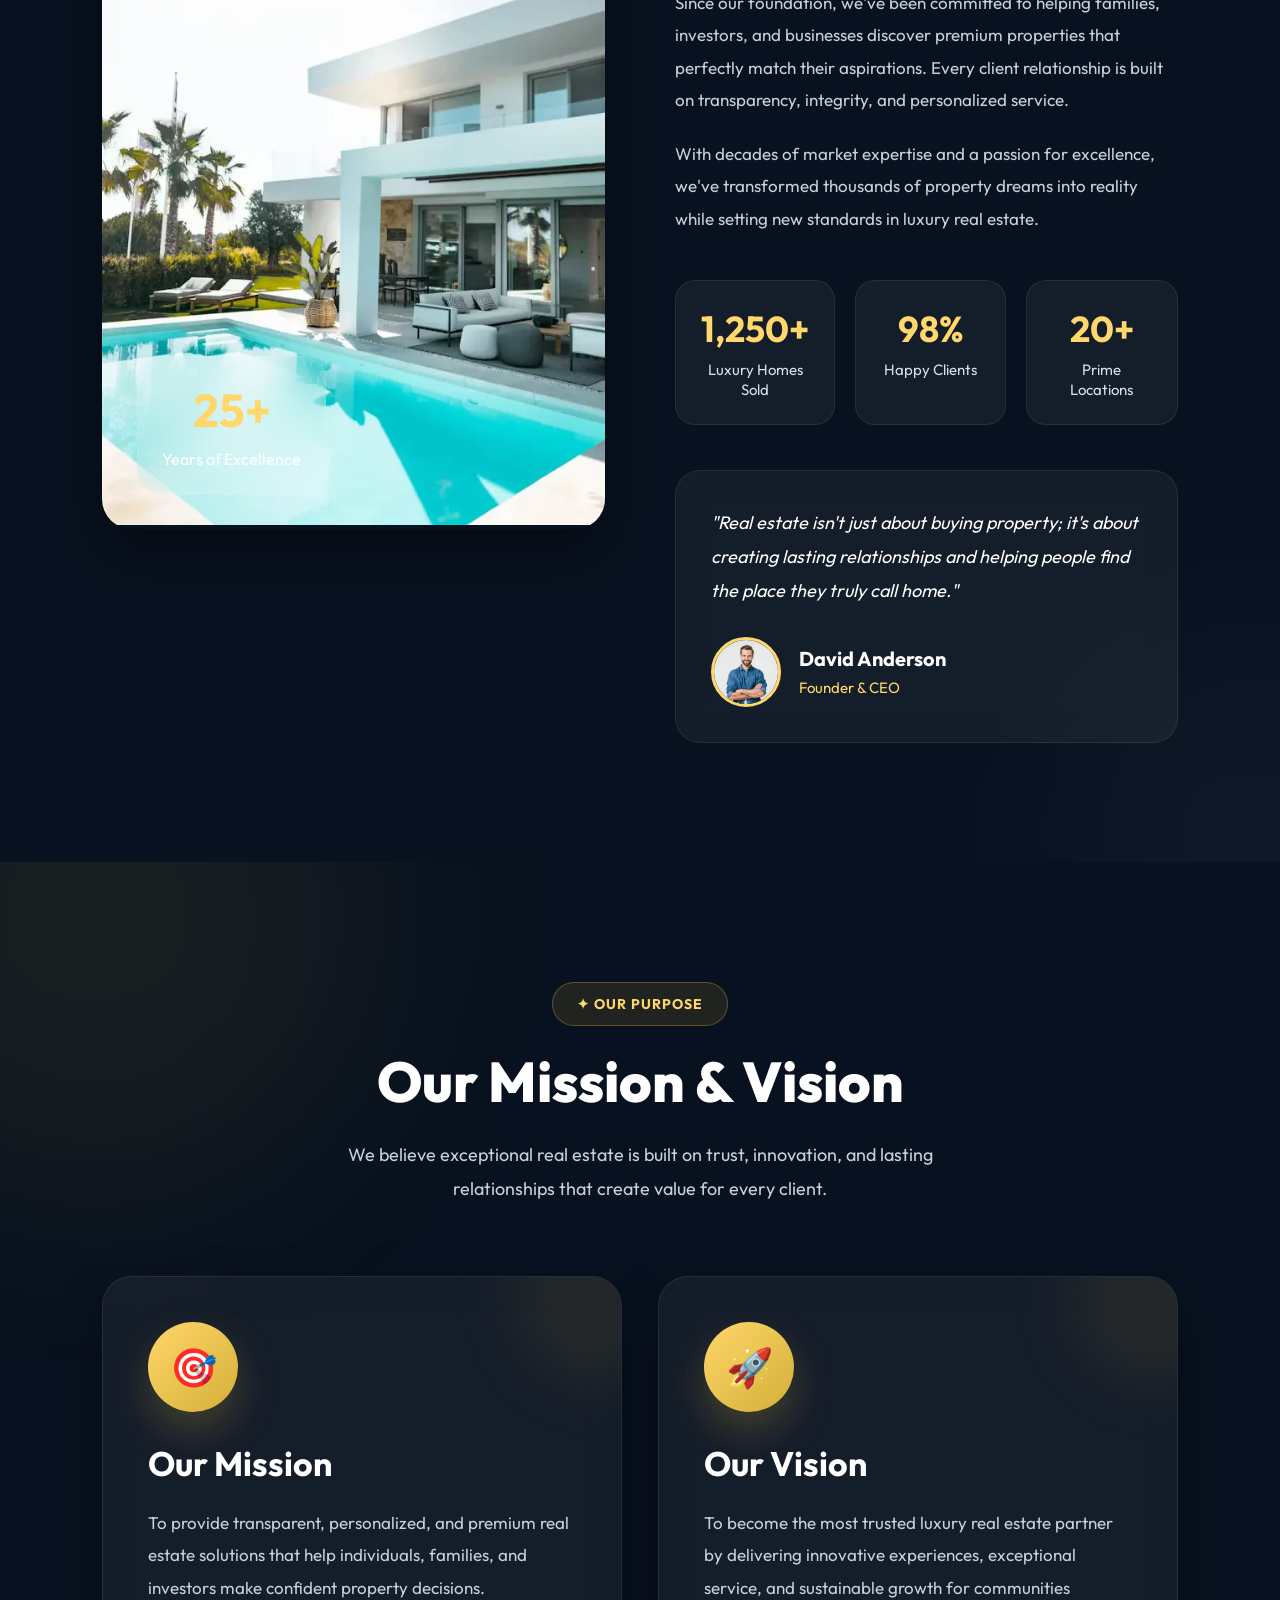
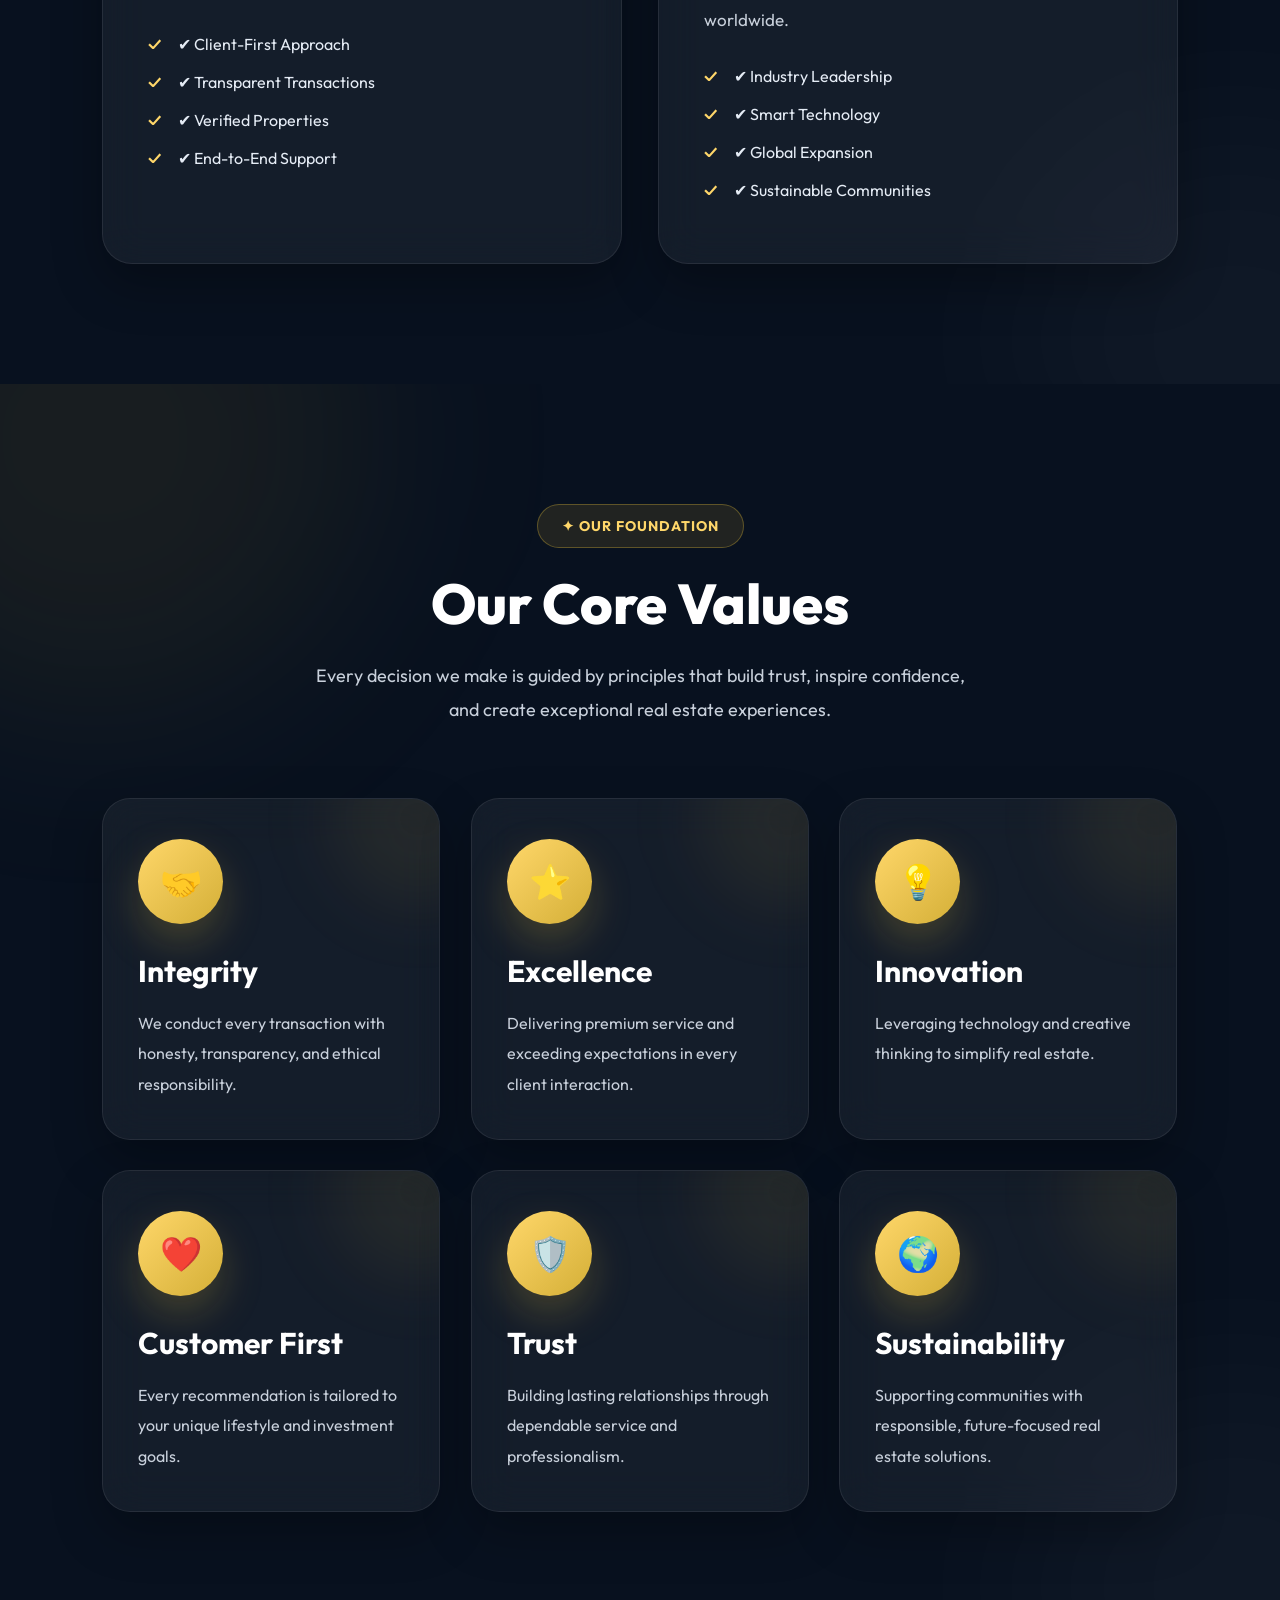
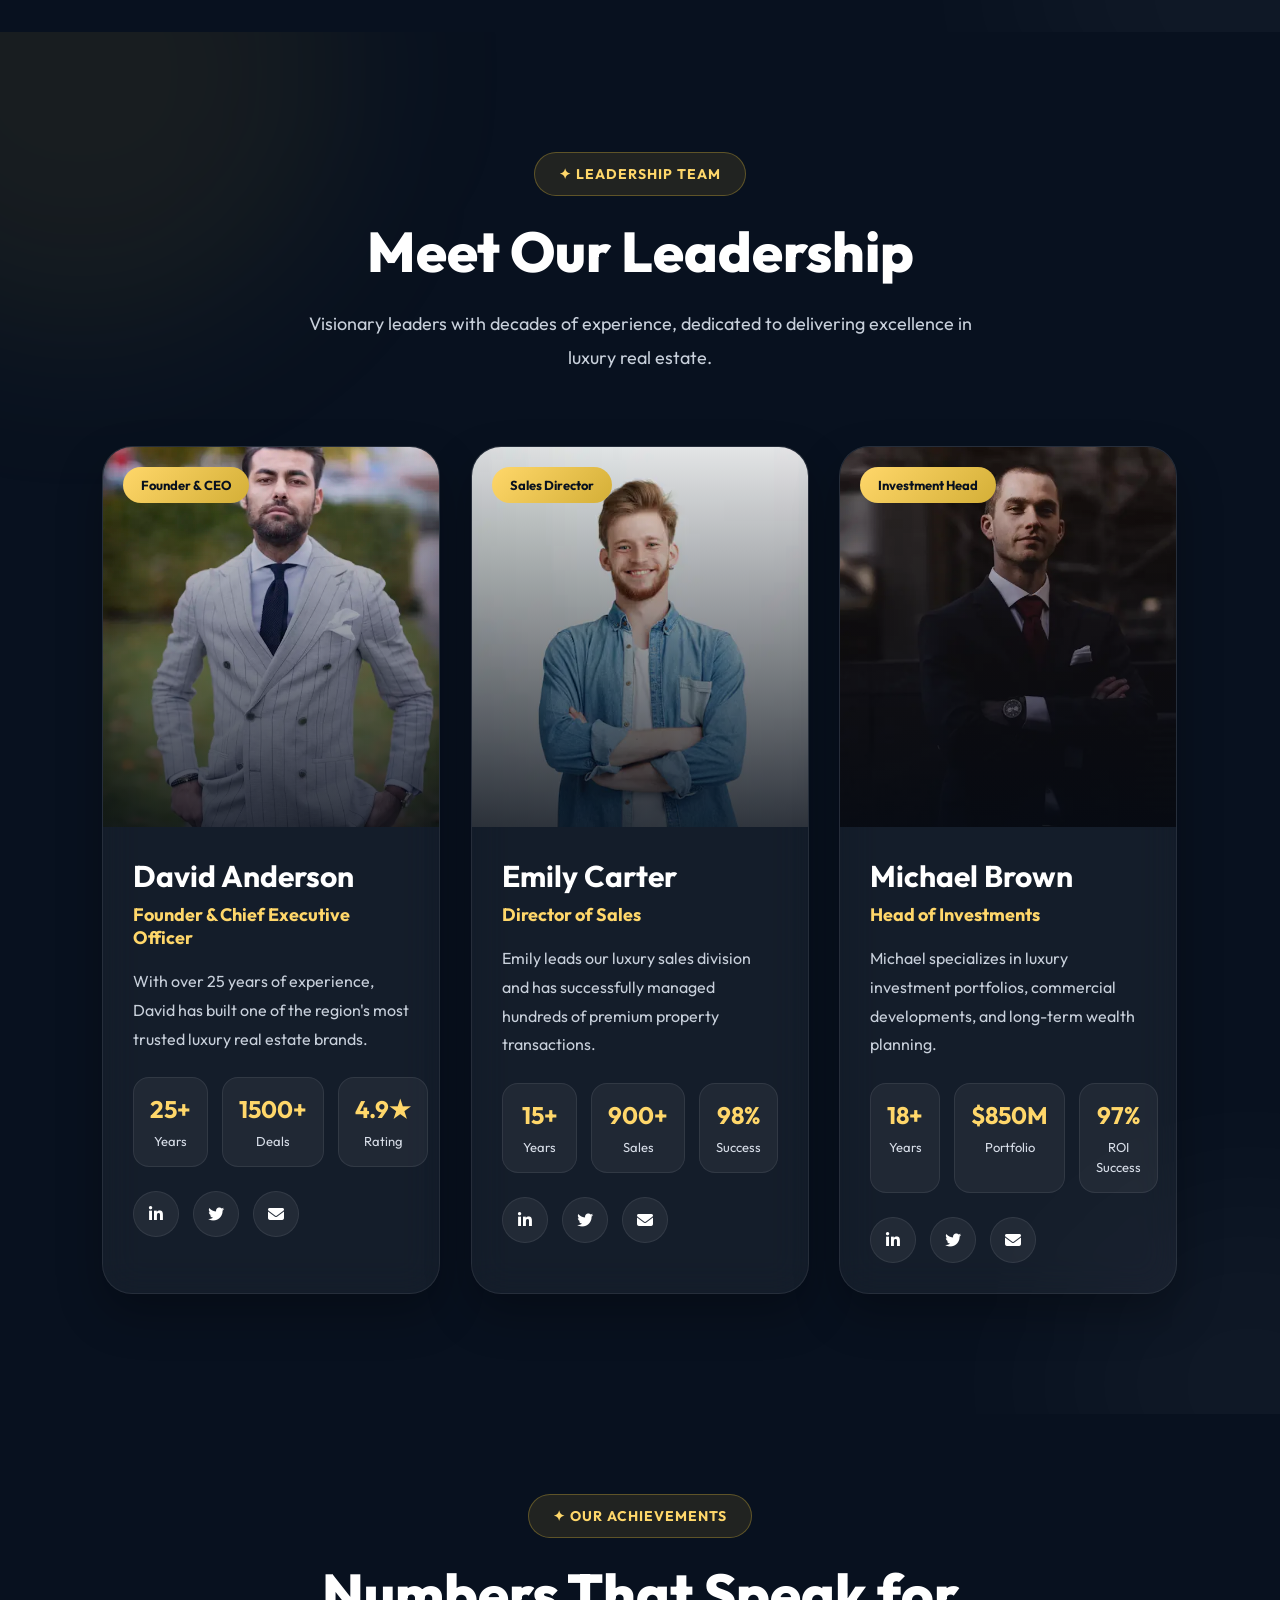
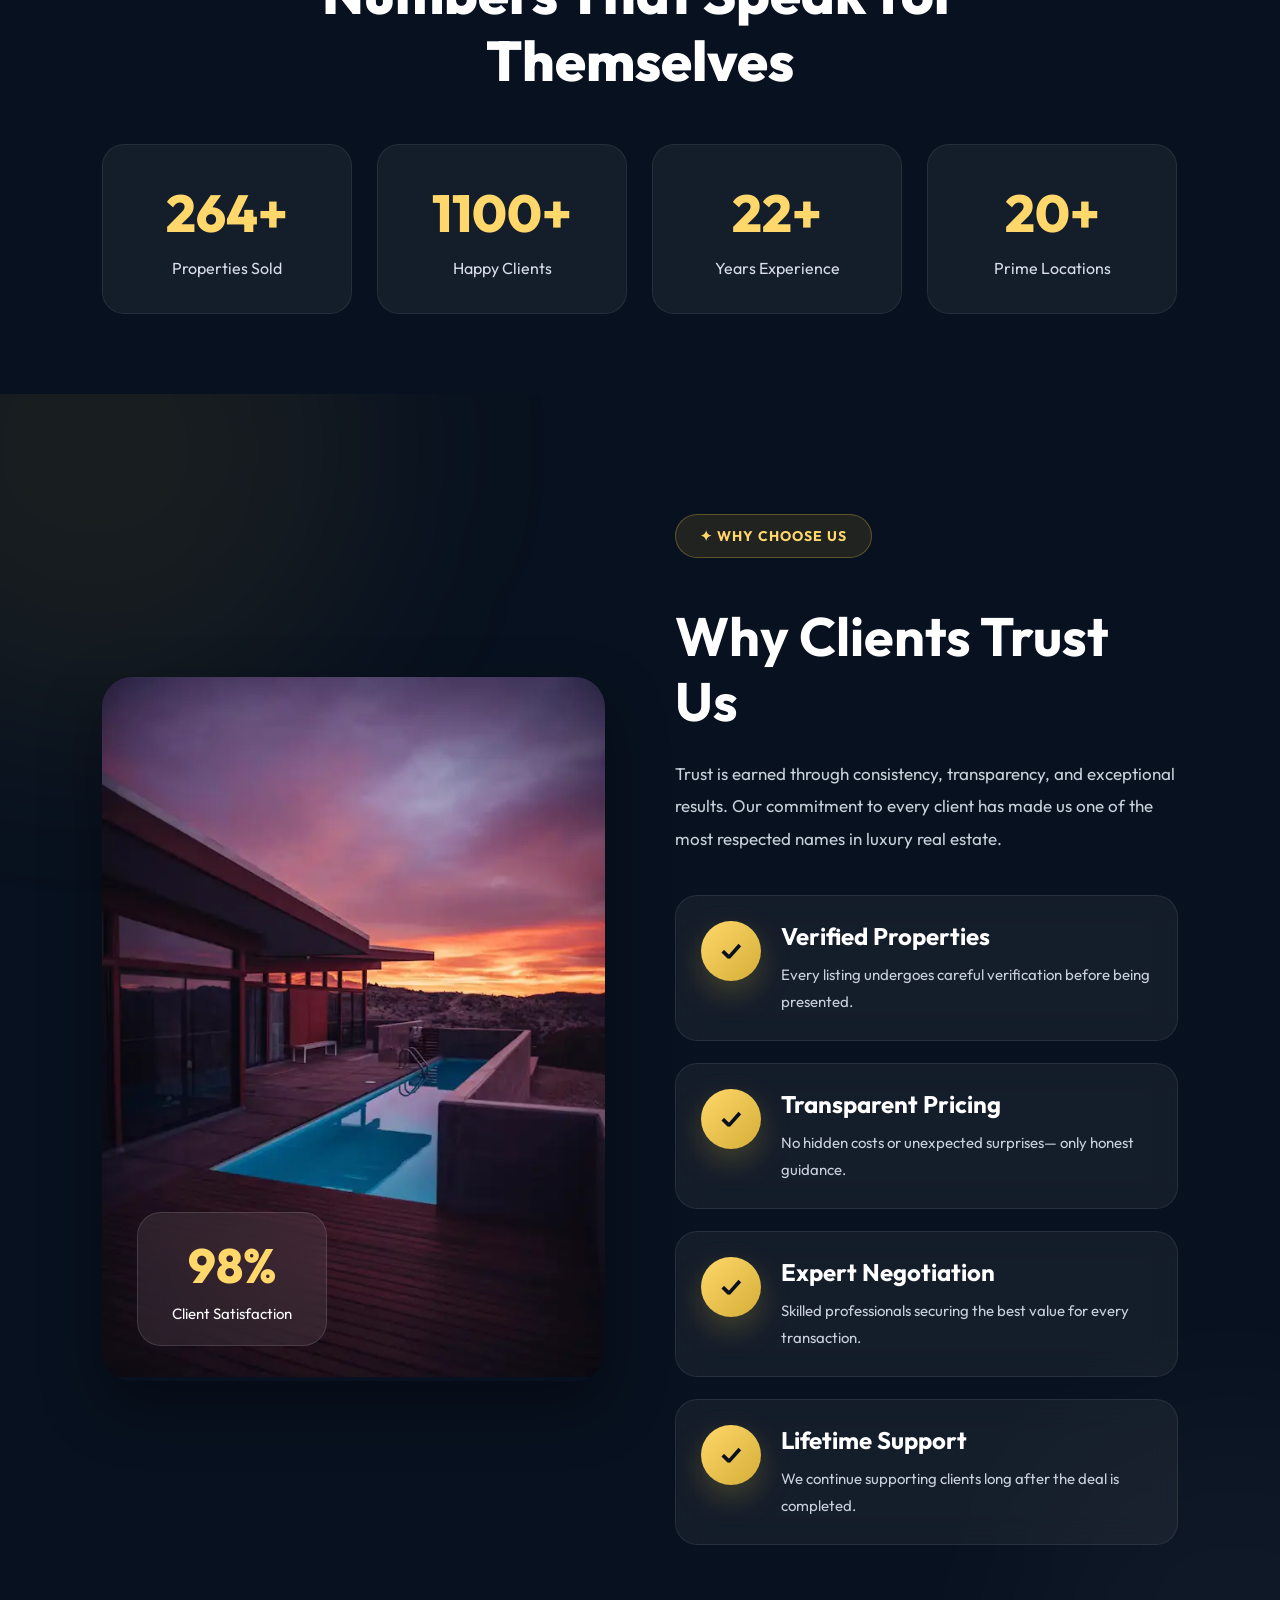
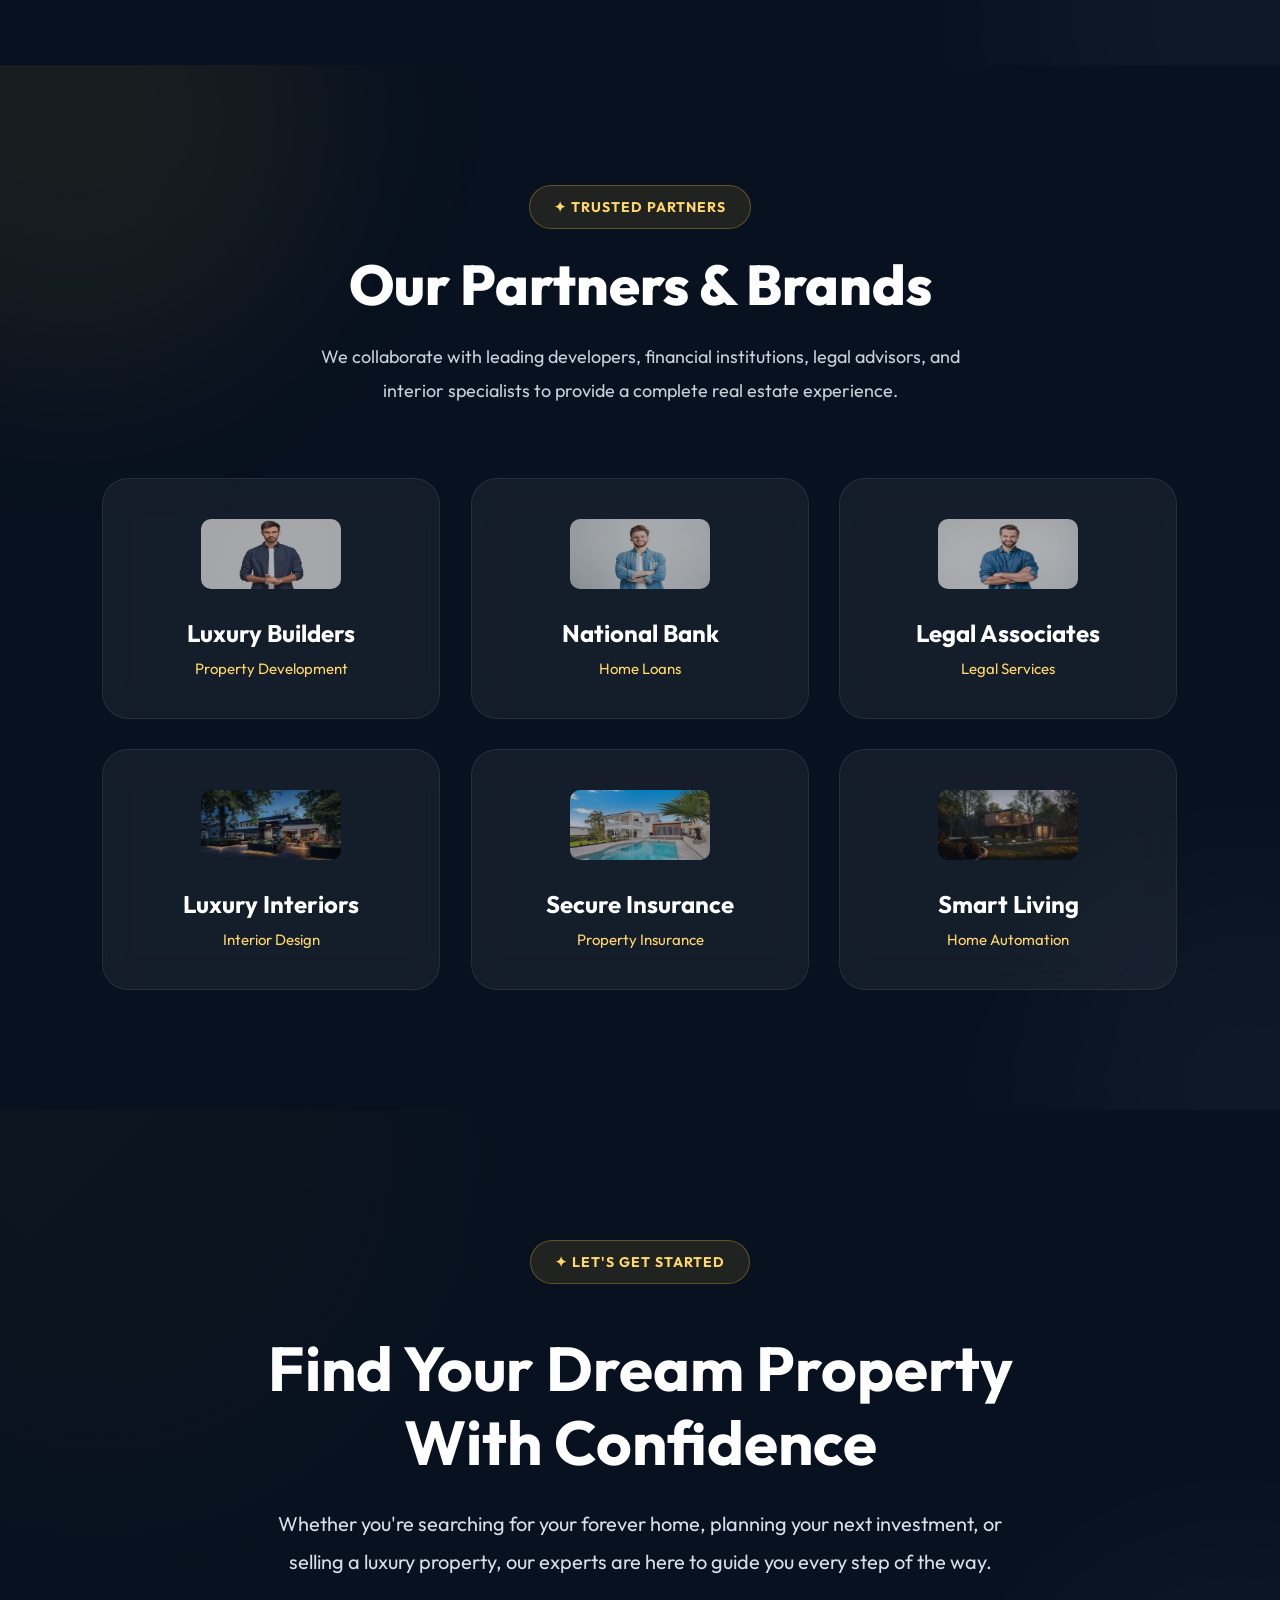
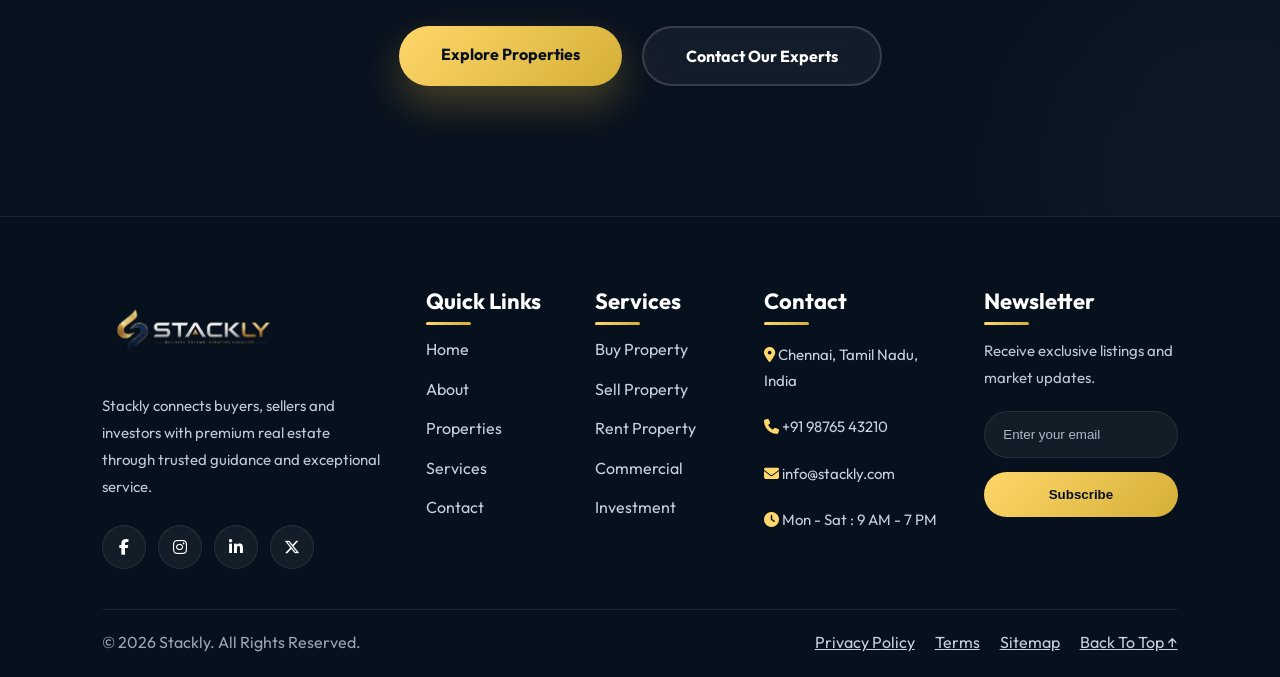
==== commit 19a5663b: "bugs-fix1" ====
--- a/about.html
+++ b/about.html
@@ -1,1382 +1,902 @@
-<!DOCTYPE html>
+<!doctype html>
 <html lang="en">
-<head>
-    <meta charset="UTF-8">
-    <meta name="viewport" content="width=device-width, initial-scale=1.0">
-    <link rel="stylesheet" href="css/global.css">
-    <link rel="stylesheet" href="css/about.css">
-    <link rel="stylesheet" href="auth/auth.css">
+  <head>
+    <meta charset="UTF-8" />
+    <meta name="viewport" content="width=device-width, initial-scale=1.0" />
+    <link rel="stylesheet" href="css/global.css" />
+    <link rel="stylesheet" href="css/about.css" />
+    <link rel="stylesheet" href="auth/auth.css" />
     <link
       rel="stylesheet"
       href="https://cdnjs.cloudflare.com/ajax/libs/font-awesome/6.5.1/css/all.min.css"
     />
     <title>Document</title>
-</head>
-<body>
-    
+  </head>
+  <body>
     <!-- ========= UNIQUE FLOATING PILL NAVBAR ========= -->
-<header class="nav-wrap">
-
-    <nav class="nav-pill">
-
+    <header class="nav-wrap">
+      <nav class="nav-pill">
         <a href="index.html" class="brand">
-
-            <img src="images/logo-image.webp" alt="Stackly" class="brand-logo">
-
+          <img src="images/logo.webp" alt="Stackly" class="brand-logo" />
         </a>
 
         <!-- Desktop Menu -->
 
         <ul class="nav-links">
-
-            <li><a href="index.html">Home</a></li>
-
-            <li><a href="properties.html">Properties</a></li>
-
-            <li><a href="services.html">Services</a></li>
-
-            <li><a href="about.html" class="active">About</a></li>
-
-            <li><a href="contact.html">Contact</a></li>
-
+          <li><a href="index.html">Home</a></li>
+
+          <li><a href="properties.html">Properties</a></li>
+
+          <li><a href="services.html">Services</a></li>
+
+          <li><a href="about.html" class="active">About</a></li>
+
+          <li><a href="contact.html">Contact</a></li>
         </ul>
 
-        <a class="nav-cta" onclick="openAuth()">
-
-            Book a Tour →
-
-        </a>
+        <a class="nav-cta" onclick="openAuth()"> Book a Tour → </a>
 
         <!-- Burger -->
 
         <button class="burger" id="burger">
-
-            <span></span>
-
-            <span></span>
-
-            <span></span>
-
+          <span></span>
+
+          <span></span>
+
+          <span></span>
         </button>
-
-    </nav>
-
-    <!-- Mobile Menu -->
-
-    <div class="mobile-menu" id="mobileMenu">
-
+      </nav>
+
+      <!-- Mobile Menu -->
+
+      <div class="mobile-menu" id="mobileMenu">
         <a href="index.html">Home</a>
 
         <a href="properties.html">Properties</a>
 
         <a href="services.html">Services</a>
 
-        <a href="about.html">About</a>
+        <a href="about.html" class="active">About</a>
 
         <a href="contact.html">Contact</a>
 
-        <button class="mobile-btn" onclick="openAuth()">
-
-            Book a Tour →
-
-        </button>
-
-    </div>
-
-</header>
-
-<!--=====================================
+        <button class="mobile-btn" onclick="openAuth()">Book a Tour →</button>
+      </div>
+    </header>
+
+    <!--=====================================
         ABOUT HERO SECTION
 ======================================-->
 
-<section class="about-hero">
-
-    <div class="hero-overlay"></div>
-
-    <div class="container">
-
+    <section class="about-hero">
+      <div class="hero-overlay"></div>
+
+      <div class="container">
         <div class="about-hero-grid">
-
-            <!-- Left Content -->
-
-            <div class="about-content">
-
-                <span class="hero-badge section-badge reveal-left">
-
-                    ✦ About Stackly
-
-                </span>
-
-                <h1 class="reveal-right">
-
-                    Building Trust,
-
-                    <span>Creating Dream Homes</span>
-
-                </h1>
-
-                <p class="reveal-up">
-
-                    For over two decades, we've helped families,
-                    investors, and businesses discover exceptional
-                    properties through honesty, expertise, and
-                    personalized service. Every property tells a story,
-                    and we're here to help you write yours.
-
-                </p>
-
-                <div class="hero-buttons">
-
-                    <a href="" class="hero-btn reveal-pop">
-
-                        Explore Properties
-
-                    </a>
-
-                    <a href="" class="hero-outline-btn reveal-pop">
-
-                        Contact Our Team
-
-                    </a>
-
-                </div>
-
-                <!-- Company Stats -->
-
-                <div class="about-stats reveal-pop">
-
-                    <div class="about-stat">
-
-                        <h2>500+</h2>
-
-                        <span>Luxury Properties</span>
-
-                    </div>
-
-                    <div class="about-stat">
-
-                        <h2>25+</h2>
-
-                        <span>Years Experience</span>
-
-                    </div>
-
-                    <div class="about-stat">
-
-                        <h2>98%</h2>
-
-                        <span>Client Satisfaction</span>
-
-                    </div>
-
-                    <div class="about-stat">
-
-                        <h2>20+</h2>
-
-                        <span>Prime Locations</span>
-
-                    </div>
-
-                </div>
-
-            </div>
-
-            <!-- Right Side -->
-
-            <div class="about-card reveal-pop">
-
-                <img src="images/villa21.webp"
-                    alt="Luxury Property">
-
-                <div class="card-overlay">
-
-                    <span>
-
-                        Trusted Since 2000
-
-                    </span>
-
-                    <h3>
-
-                        Excellence in Every Transaction
-
-                    </h3>
-
-                    <p>
-
-                        Delivering premium real estate experiences with
-                        transparency, innovation, and lasting
-                        relationships.
-
-                    </p>
-
-                </div>
-
-            </div>
-
-        </div>
-
-    </div>
-
-    <!-- Scroll Indicator -->
-
-    <div class="scroll-indicator">
-
+          <!-- Left Content -->
+
+          <div class="about-content">
+            <span class="hero-badge section-badge reveal-left">
+              ✦ About Stackly
+            </span>
+
+            <h1 class="reveal-right">
+              Building Trust,
+
+              <span>Creating Dream Homes</span>
+            </h1>
+
+            <p class="reveal-up">
+              For over two decades, we've helped families, investors, and
+              businesses discover exceptional properties through honesty,
+              expertise, and personalized service. Every property tells a story,
+              and we're here to help you write yours.
+            </p>
+
+            <div class="hero-buttons">
+              <a href="" class="hero-btn reveal-pop"> Explore Properties </a>
+
+              <a href="" class="hero-outline-btn reveal-pop">
+                Contact Our Team
+              </a>
+            </div>
+
+            <!-- Company Stats -->
+
+            <div class="about-stats reveal-pop">
+              <div class="about-stat">
+                <h2>500+</h2>
+
+                <span>Luxury Properties</span>
+              </div>
+
+              <div class="about-stat">
+                <h2>25+</h2>
+
+                <span>Years Experience</span>
+              </div>
+
+              <div class="about-stat">
+                <h2>98%</h2>
+
+                <span>Client Satisfaction</span>
+              </div>
+
+              <div class="about-stat">
+                <h2>20+</h2>
+
+                <span>Prime Locations</span>
+              </div>
+            </div>
+          </div>
+
+          <!-- Right Side -->
+
+          <div class="about-card reveal-pop">
+            <img src="images/villa21.webp" alt="Luxury Property" />
+
+            <div class="card-overlay">
+              <span> Trusted Since 2000 </span>
+
+              <h3>Excellence in Every Transaction</h3>
+
+              <p>
+                Delivering premium real estate experiences with transparency,
+                innovation, and lasting relationships.
+              </p>
+            </div>
+          </div>
+        </div>
+      </div>
+
+      <!-- Scroll Indicator -->
+
+      <div class="scroll-indicator">
         <span></span>
-
-    </div>
-
-</section>
-
-<!--=====================================
+      </div>
+    </section>
+
+    <!--=====================================
             OUR STORY
 ======================================-->
 
-<section class="our-story">
-
-    <div class="container">
-
+    <section class="our-story">
+      <div class="container">
         <div class="story-grid">
-
-            <!-- Left Image -->
-
-            <div class="story-image reveal-pop">
-
-                <img src="images/villa22.webp"
-                    alt="Luxury Property">
-
-                <div class="experience-badge">
-
-                    <h3>25+</h3>
-
-                    <span>Years of Excellence</span>
-
-                </div>
-
-            </div>
-
-            <!-- Right Content -->
-
-            <div class="story-content">
-
-                <span class="section-badge reveal-left">
-
-                    ✦ Our Journey
-
-                </span>
-
-                <h2 class="reveal-right">
-
-                    Building Trust,
-
-                    Creating Extraordinary Living Experiences
-
-                </h2>
-
-                <p class="reveal-up">
-
-                    Since our foundation, we've been committed to helping
-                    families, investors, and businesses discover premium
-                    properties that perfectly match their aspirations.
-                    Every client relationship is built on transparency,
-                    integrity, and personalized service.
-
-                </p>
-
-                <p class="reveal-left">
-
-                    With decades of market expertise and a passion for
-                    excellence, we've transformed thousands of property
-                    dreams into reality while setting new standards in
-                    luxury real estate.
-
-                </p>
-
-                <!-- Milestones -->
-
-                <div class="story-highlights reveal-pop">
-
-                    <div class="highlight">
-
-                        <h3>1,250+</h3>
-
-                        <span>Luxury Homes Sold</span>
-
-                    </div>
-
-                    <div class="highlight">
-
-                        <h3>98%</h3>
-
-                        <span>Happy Clients</span>
-
-                    </div>
-
-                    <div class="highlight">
-
-                        <h3>20+</h3>
-
-                        <span>Prime Locations</span>
-
-                    </div>
-
-                </div>
-
-                <!-- Quote -->
-
-                <div class="founder-quote reveal-pop">
-
-                    <p>
-
-                        "Real estate isn't just about buying property;
-                        it's about creating lasting relationships and
-                        helping people find the place they truly call home."
-
-                    </p>
-
-                    <div class="quote-author">
-
-                        <img src="images/team3.webp"
-                            alt="Founder">
-
-                        <div>
-
-                            <h4>David Anderson</h4>
-
-                            <span>Founder & CEO</span>
-
-                        </div>
-
-                    </div>
-
-                </div>
-
-            </div>
-
-        </div>
-
-    </div>
-
-</section>
-
-<!--=====================================
+          <!-- Left Image -->
+
+          <div class="story-image reveal-pop">
+            <img src="images/villa22.webp" alt="Luxury Property" />
+
+            <div class="experience-badge">
+              <h3>25+</h3>
+
+              <span>Years of Excellence</span>
+            </div>
+          </div>
+
+          <!-- Right Content -->
+
+          <div class="story-content">
+            <span class="section-badge reveal-left"> ✦ Our Journey </span>
+
+            <h2 class="reveal-right">
+              Building Trust, Creating Extraordinary Living Experiences
+            </h2>
+
+            <p class="reveal-up">
+              Since our foundation, we've been committed to helping families,
+              investors, and businesses discover premium properties that
+              perfectly match their aspirations. Every client relationship is
+              built on transparency, integrity, and personalized service.
+            </p>
+
+            <p class="reveal-left">
+              With decades of market expertise and a passion for excellence,
+              we've transformed thousands of property dreams into reality while
+              setting new standards in luxury real estate.
+            </p>
+
+            <!-- Milestones -->
+
+            <div class="story-highlights reveal-pop">
+              <div class="highlight">
+                <h3>1,250+</h3>
+
+                <span>Luxury Homes Sold</span>
+              </div>
+
+              <div class="highlight">
+                <h3>98%</h3>
+
+                <span>Happy Clients</span>
+              </div>
+
+              <div class="highlight">
+                <h3>20+</h3>
+
+                <span>Prime Locations</span>
+              </div>
+            </div>
+
+            <!-- Quote -->
+
+            <div class="founder-quote reveal-pop">
+              <p>
+                "Real estate isn't just about buying property; it's about
+                creating lasting relationships and helping people find the place
+                they truly call home."
+              </p>
+
+              <div class="quote-author">
+                <img src="images/team3.webp" alt="Founder" />
+
+                <div>
+                  <h4>David Anderson</h4>
+
+                  <span>Founder & CEO</span>
+                </div>
+              </div>
+            </div>
+          </div>
+        </div>
+      </div>
+    </section>
+
+    <!--=====================================
         OUR MISSION & VISION
 ======================================-->
 
-<section class="mission-vision">
-
-    <div class="container">
-
+    <section class="mission-vision">
+      <div class="container">
         <div class="section-header">
-
-            <span class="section-badge reveal-left">
-                ✦ Our Purpose
-            </span>
-
-            <h2 class="reveal-right">
-                Our Mission & Vision
-            </h2>
-
-            <p reveal-up>
-                We believe exceptional real estate is built on trust,
-                innovation, and lasting relationships that create value
-                for every client.
-            </p>
-
+          <span class="section-badge reveal-left"> ✦ Our Purpose </span>
+
+          <h2 class="reveal-right">Our Mission & Vision</h2>
+
+          <p reveal-up>
+            We believe exceptional real estate is built on trust, innovation,
+            and lasting relationships that create value for every client.
+          </p>
         </div>
 
         <div class="mission-grid">
-
-            <!-- Mission -->
-
-            <div class="mission-card reveal-pop">
-
-                <div class="mv-icon">
-                    🎯
-                </div>
-
-                <h3>
-                    Our Mission
-                </h3>
-
-                <p>
-                    To provide transparent, personalized, and premium
-                    real estate solutions that help individuals,
-                    families, and investors make confident property
-                    decisions.
-                </p>
-
-                <ul>
-
-                    <li>✔ Client-First Approach</li>
-
-                    <li>✔ Transparent Transactions</li>
-
-                    <li>✔ Verified Properties</li>
-
-                    <li>✔ End-to-End Support</li>
-
-                </ul>
-
-            </div>
-
-            <!-- Vision -->
-
-            <div class="vision-card reveal-pop">
-
-                <div class="mv-icon">
-                    🚀
-                </div>
-
-                <h3>
-                    Our Vision
-                </h3>
-
-                <p>
-                    To become the most trusted luxury real estate
-                    partner by delivering innovative experiences,
-                    exceptional service, and sustainable growth for
-                    communities worldwide.
-                </p>
-
-                <ul>
-
-                    <li>✔ Industry Leadership</li>
-
-                    <li>✔ Smart Technology</li>
-
-                    <li>✔ Global Expansion</li>
-
-                    <li>✔ Sustainable Communities</li>
-
-                </ul>
-
-            </div>
-
-        </div>
-
-    </div>
-
-</section>
-
-<!--=====================================
+          <!-- Mission -->
+
+          <div class="mission-card reveal-pop">
+            <div class="mv-icon">🎯</div>
+
+            <h3>Our Mission</h3>
+
+            <p>
+              To provide transparent, personalized, and premium real estate
+              solutions that help individuals, families, and investors make
+              confident property decisions.
+            </p>
+
+            <ul>
+              <li>✔ Client-First Approach</li>
+
+              <li>✔ Transparent Transactions</li>
+
+              <li>✔ Verified Properties</li>
+
+              <li>✔ End-to-End Support</li>
+            </ul>
+          </div>
+
+          <!-- Vision -->
+
+          <div class="vision-card reveal-pop">
+            <div class="mv-icon">🚀</div>
+
+            <h3>Our Vision</h3>
+
+            <p>
+              To become the most trusted luxury real estate partner by
+              delivering innovative experiences, exceptional service, and
+              sustainable growth for communities worldwide.
+            </p>
+
+            <ul>
+              <li>✔ Industry Leadership</li>
+
+              <li>✔ Smart Technology</li>
+
+              <li>✔ Global Expansion</li>
+
+              <li>✔ Sustainable Communities</li>
+            </ul>
+          </div>
+        </div>
+      </div>
+    </section>
+
+    <!--=====================================
         OUR CORE VALUES
 ======================================-->
 
-<section class="core-values">
-
-    <div class="container">
-
+    <section class="core-values">
+      <div class="container">
         <div class="section-header">
-
-            <span class="section-badge reveal-left">
-
-                ✦ Our Foundation
-
-            </span>
-
-            <h2 class="reveal-right">
-
-                Our Core Values
-
-            </h2>
-
-            <p class="reveal-up">
-
-                Every decision we make is guided by principles that
-                build trust, inspire confidence, and create exceptional
-                real estate experiences.
-
-            </p>
-
+          <span class="section-badge reveal-left"> ✦ Our Foundation </span>
+
+          <h2 class="reveal-right">Our Core Values</h2>
+
+          <p class="reveal-up">
+            Every decision we make is guided by principles that build trust,
+            inspire confidence, and create exceptional real estate experiences.
+          </p>
         </div>
 
         <div class="values-grid">
-
-            <!-- Value 1 -->
-
-            <div class="value-card reveal-pop">
-
-                <div class="value-icon">
-
-                    🤝
-
-                </div>
-
-                <h3>
-
-                    Integrity
-
-                </h3>
-
-                <p>
-
-                    We conduct every transaction with honesty,
-                    transparency, and ethical responsibility.
-
-                </p>
-
-            </div>
-
-            <!-- Value 2 -->
-
-            <div class="value-card reveal-pop">
-
-                <div class="value-icon">
-
-                    ⭐
-
-                </div>
-
-                <h3>
-
-                    Excellence
-
-                </h3>
-
-                <p>
-
-                    Delivering premium service and exceeding
-                    expectations in every client interaction.
-
-                </p>
-
-            </div>
-
-            <!-- Value 3 -->
-
-            <div class="value-card reveal-pop">
-
-                <div class="value-icon">
-
-                    💡
-
-                </div>
-
-                <h3>
-
-                    Innovation
-
-                </h3>
-
-                <p>
-
-                    Leveraging technology and creative thinking
-                    to simplify real estate.
-
-                </p>
-
-            </div>
-
-            <!-- Value 4 -->
-
-            <div class="value-card reveal-pop">
-
-                <div class="value-icon">
-
-                    ❤️
-
-                </div>
-
-                <h3>
-
-                    Customer First
-
-                </h3>
-
-                <p>
-
-                    Every recommendation is tailored to your
-                    unique lifestyle and investment goals.
-
-                </p>
-
-            </div>
-
-            <!-- Value 5 -->
-
-            <div class="value-card reveal-pop">
-
-                <div class="value-icon">
-
-                    🛡️
-
-                </div>
-
-                <h3>
-
-                    Trust
-
-                </h3>
-
-                <p>
-
-                    Building lasting relationships through
-                    dependable service and professionalism.
-
-                </p>
-
-            </div>
-
-            <!-- Value 6 -->
-
-            <div class="value-card reveal-pop">
-
-                <div class="value-icon">
-
-                    🌍
-
-                </div>
-
-                <h3>
-
-                    Sustainability
-
-                </h3>
-
-                <p>
-
-                    Supporting communities with responsible,
-                    future-focused real estate solutions.
-
-                </p>
-
-            </div>
-
-        </div>
-
-    </div>
-
-</section>
-
-<!--=====================================
+          <!-- Value 1 -->
+
+          <div class="value-card reveal-pop">
+            <div class="value-icon">🤝</div>
+
+            <h3>Integrity</h3>
+
+            <p>
+              We conduct every transaction with honesty, transparency, and
+              ethical responsibility.
+            </p>
+          </div>
+
+          <!-- Value 2 -->
+
+          <div class="value-card reveal-pop">
+            <div class="value-icon">⭐</div>
+
+            <h3>Excellence</h3>
+
+            <p>
+              Delivering premium service and exceeding expectations in every
+              client interaction.
+            </p>
+          </div>
+
+          <!-- Value 3 -->
+
+          <div class="value-card reveal-pop">
+            <div class="value-icon">💡</div>
+
+            <h3>Innovation</h3>
+
+            <p>
+              Leveraging technology and creative thinking to simplify real
+              estate.
+            </p>
+          </div>
+
+          <!-- Value 4 -->
+
+          <div class="value-card reveal-pop">
+            <div class="value-icon">❤️</div>
+
+            <h3>Customer First</h3>
+
+            <p>
+              Every recommendation is tailored to your unique lifestyle and
+              investment goals.
+            </p>
+          </div>
+
+          <!-- Value 5 -->
+
+          <div class="value-card reveal-pop">
+            <div class="value-icon">🛡️</div>
+
+            <h3>Trust</h3>
+
+            <p>
+              Building lasting relationships through dependable service and
+              professionalism.
+            </p>
+          </div>
+
+          <!-- Value 6 -->
+
+          <div class="value-card reveal-pop">
+            <div class="value-icon">🌍</div>
+
+            <h3>Sustainability</h3>
+
+            <p>
+              Supporting communities with responsible, future-focused real
+              estate solutions.
+            </p>
+          </div>
+        </div>
+      </div>
+    </section>
+
+    <!--=====================================
         MEET OUR LEADERSHIP
 ======================================-->
 
-<section class="leadership">
-
-    <div class="container">
-
+    <section class="leadership">
+      <div class="container">
         <div class="section-header">
-
-            <span class="section-badge reveal-left">
-
-                ✦ Leadership Team
-
-            </span>
-
-            <h2 class="reveal-right">
-
-                Meet Our Leadership
-
-            </h2>
-
-            <p class="reveal-up">
-
-                Visionary leaders with decades of experience,
-                dedicated to delivering excellence in luxury real estate.
-
-            </p>
-
+          <span class="section-badge reveal-left"> ✦ Leadership Team </span>
+
+          <h2 class="reveal-right">Meet Our Leadership</h2>
+
+          <p class="reveal-up">
+            Visionary leaders with decades of experience, dedicated to
+            delivering excellence in luxury real estate.
+          </p>
         </div>
 
         <div class="leadership-grid">
-
-            <!-- CEO -->
-
-            <div class="leader-card reveal-pop">
-
-                <div class="leader-image">
-
-                    <img src="images/team5.webp"
-                        alt="CEO">
-
-                    <span class="leader-badge">
-
-                        Founder & CEO
-
-                    </span>
-
-                </div>
-
-                <div class="leader-content">
-
-                    <h3>
-
-                        David Anderson
-
-                    </h3>
-
-                    <h4>
-
-                        Founder & Chief Executive Officer
-
-                    </h4>
-
-                    <p>
-
-                        With over 25 years of experience, David has built
-                        one of the region's most trusted luxury real estate
-                        brands through innovation, integrity, and client-first
-                        service.
-
-                    </p>
-
-                    <div class="leader-stats">
-
-                        <div>
-
-                            <h5>25+</h5>
-
-                            <span>Years</span>
-
-                        </div>
-
-                        <div>
-
-                            <h5>1500+</h5>
-
-                            <span>Deals</span>
-
-                        </div>
-
-                        <div>
-
-                            <h5>4.9★</h5>
-
-                            <span>Rating</span>
-
-                        </div>
-
-                    </div>
-
-                    <div class="leader-social">
-
-                        <a href="error.html"><i class="fab fa-linkedin-in"></i></a>
-
-                        <a href="error.html"><i class="fab fa-twitter"></i></a>
-
-                        <a href="error.html"><i class="fas fa-envelope"></i></a>
-
-                    </div>
-
-                </div>
-
-            </div>
-
-            <!-- Sales Director -->
-
-            <div class="leader-card reveal-pop">
-
-                <div class="leader-image">
-
-                    <img src="images/team2.webp"
-                        alt="Sales Director">
-
-                    <span class="leader-badge">
-
-                        Sales Director
-
-                    </span>
-
-                </div>
-
-                <div class="leader-content">
-
-                    <h3>
-
-                        Emily Carter
-
-                    </h3>
-
-                    <h4>
-
-                        Director of Sales
-
-                    </h4>
-
-                    <p>
-
-                        Emily leads our luxury sales division and has
-                        successfully managed hundreds of premium property
-                        transactions.
-
-                    </p>
-
-                    <div class="leader-stats">
-
-                        <div>
-
-                            <h5>15+</h5>
-
-                            <span>Years</span>
-
-                        </div>
-
-                        <div>
-
-                            <h5>900+</h5>
-
-                            <span>Sales</span>
-
-                        </div>
-
-                        <div>
-
-                            <h5>98%</h5>
-
-                            <span>Success</span>
-
-                        </div>
-
-                    </div>
-
-                    <div class="leader-social">
-
-                        <a href="error.html"><i class="fab fa-linkedin-in"></i></a>
-
-                        <a href="error.html"><i class="fab fa-twitter"></i></a>
-
-                        <a href="error.html"><i class="fas fa-envelope"></i></a>
-
-                    </div>
-
-                </div>
-
-            </div>
-
-            <!-- Investment Head -->
-
-            <div class="leader-card reveal-pop">
-
-                <div class="leader-image">
-
-                    <img src="images/team6.webp"
-                        alt="Investment">
-
-                    <span class="leader-badge">
-
-                        Investment Head
-
-                    </span>
-
-                </div>
-
-                <div class="leader-content">
-
-                    <h3>
-
-                        Michael Brown
-
-                    </h3>
-
-                    <h4>
-
-                        Head of Investments
-
-                    </h4>
-
-                    <p>
-
-                        Michael specializes in luxury investment portfolios,
-                        commercial developments, and long-term wealth
-                        planning.
-
-                    </p>
-
-                    <div class="leader-stats">
-
-                        <div>
-
-                            <h5>18+</h5>
-
-                            <span>Years</span>
-
-                        </div>
-
-                        <div>
-
-                            <h5>$850M</h5>
-
-                            <span>Portfolio</span>
-
-                        </div>
-
-                        <div>
-
-                            <h5>97%</h5>
-
-                            <span>ROI Success</span>
-
-                        </div>
-
-                    </div>
-
-                    <div class="leader-social">
-
-                        <a href="error.html"><i class="fab fa-linkedin-in"></i></a>
-
-                        <a href="error.html"><i class="fab fa-twitter"></i></a>
-
-                        <a href="error.html"><i class="fas fa-envelope"></i></a>
-
-                    </div>
-
-                </div>
-
-            </div>
-
-        </div>
-
-    </div>
-
-</section>
-
-<!--=====================================
+          <!-- CEO -->
+
+          <div class="leader-card reveal-pop">
+            <div class="leader-image">
+              <img src="images/team5.webp" alt="CEO" />
+
+              <span class="leader-badge"> Founder & CEO </span>
+            </div>
+
+            <div class="leader-content">
+              <h3>David Anderson</h3>
+
+              <h4>Founder & Chief Executive Officer</h4>
+
+              <p>
+                With over 25 years of experience, David has built one of the
+                region's most trusted luxury real estate brands.
+              </p>
+
+              <div class="leader-stats">
+                <div>
+                  <h5>25+</h5>
+
+                  <span>Years</span>
+                </div>
+
+                <div>
+                  <h5>1500+</h5>
+
+                  <span>Deals</span>
+                </div>
+
+                <div>
+                  <h5>4.9★</h5>
+
+                  <span>Rating</span>
+                </div>
+              </div>
+
+              <div class="leader-social">
+                <a href="error.html"><i class="fab fa-linkedin-in"></i></a>
+
+                <a href="error.html"><i class="fab fa-twitter"></i></a>
+
+                <a href="error.html"><i class="fas fa-envelope"></i></a>
+              </div>
+            </div>
+          </div>
+
+          <!-- Sales Director -->
+
+          <div class="leader-card reveal-pop">
+            <div class="leader-image">
+              <img src="images/team2.webp" alt="Sales Director" />
+
+              <span class="leader-badge"> Sales Director </span>
+            </div>
+
+            <div class="leader-content">
+              <h3>Emily Carter</h3>
+
+              <h4>Director of Sales</h4>
+
+              <p>
+                Emily leads our luxury sales division and has successfully
+                managed hundreds of premium property transactions.
+              </p>
+
+              <div class="leader-stats">
+                <div>
+                  <h5>15+</h5>
+
+                  <span>Years</span>
+                </div>
+
+                <div>
+                  <h5>900+</h5>
+
+                  <span>Sales</span>
+                </div>
+
+                <div>
+                  <h5>98%</h5>
+
+                  <span>Success</span>
+                </div>
+              </div>
+
+              <div class="leader-social">
+                <a href="error.html"><i class="fab fa-linkedin-in"></i></a>
+
+                <a href="error.html"><i class="fab fa-twitter"></i></a>
+
+                <a href="error.html"><i class="fas fa-envelope"></i></a>
+              </div>
+            </div>
+          </div>
+
+          <!-- Investment Head -->
+
+          <div class="leader-card reveal-pop">
+            <div class="leader-image">
+              <img src="images/team6.webp" alt="Investment" />
+
+              <span class="leader-badge"> Investment Head </span>
+            </div>
+
+            <div class="leader-content">
+              <h3>Michael Brown</h3>
+
+              <h4>Head of Investments</h4>
+
+              <p>
+                Michael specializes in luxury investment portfolios, commercial
+                developments, and long-term wealth planning.
+              </p>
+
+              <div class="leader-stats">
+                <div>
+                  <h5>18+</h5>
+
+                  <span>Years</span>
+                </div>
+
+                <div>
+                  <h5>$850M</h5>
+
+                  <span>Portfolio</span>
+                </div>
+
+                <div>
+                  <h5>97%</h5>
+
+                  <span>ROI Success</span>
+                </div>
+              </div>
+
+              <div class="leader-social">
+                <a href="error.html"><i class="fab fa-linkedin-in"></i></a>
+
+                <a href="error.html"><i class="fab fa-twitter"></i></a>
+
+                <a href="error.html"><i class="fas fa-envelope"></i></a>
+              </div>
+            </div>
+          </div>
+        </div>
+      </div>
+    </section>
+
+    <!--=====================================
         OUR ACHIEVEMENTS
 ======================================-->
 
-<section class="achievements">
-
-    <div class="container">
-
+    <section class="achievements">
+      <div class="container">
         <div class="section-header small-header">
-
-            <span class="section-badge reveal-left">
-
-                ✦ Our Achievements
-
-            </span>
-
-            <h2 class="reveal-right">
-
-                Numbers That Speak for Themselves
-
-            </h2>
-
+          <span class="section-badge reveal-left"> ✦ Our Achievements </span>
+
+          <h2 class="reveal-right">Numbers That Speak for Themselves</h2>
         </div>
 
         <div class="achievement-grid reveal-pop">
-
-            <div class="achievement-card">
-
-                <h3 data-target="1200">0+</h3>
-
-                <p>Properties Sold</p>
-
-            </div>
-
-            <div class="achievement-card">
-
-                <h3 data-target="5000">0+</h3>
-
-                <p>Happy Clients</p>
-
-            </div>
-
-            <div class="achievement-card">
-
-                <h3 data-target="25">0+</h3>
-
-                <p>Years Experience</p>
-
-            </div>
-
-            <div class="achievement-card">
-
-                <h3 data-target="20">0+</h3>
-
-                <p>Prime Locations</p>
-
-            </div>
-
-        </div>
-
-    </div>
-
-</section>
-
-<!--=====================================
+          <div class="achievement-card">
+            <h3 data-target="1200">0+</h3>
+
+            <p>Properties Sold</p>
+          </div>
+
+          <div class="achievement-card">
+            <h3 data-target="5000">0+</h3>
+
+            <p>Happy Clients</p>
+          </div>
+
+          <div class="achievement-card">
+            <h3 data-target="25">0+</h3>
+
+            <p>Years Experience</p>
+          </div>
+
+          <div class="achievement-card">
+            <h3 data-target="20">0+</h3>
+
+            <p>Prime Locations</p>
+          </div>
+        </div>
+      </div>
+    </section>
+
+    <!--=====================================
         WHY CLIENTS TRUST US
 ======================================-->
 
-<section class="trust-section">
-
-    <div class="container">
-
+    <section class="trust-section">
+      <div class="container">
         <div class="trust-grid">
-
-            <!-- Left -->
-
-            <div class="trust-image reveal-pop">
-
-                <img src="images/villa25.webp"
-                    alt="Luxury Home">
-
-                <div class="trust-badge">
-
-                    <h3>98%</h3>
-
-                    <span>Client Satisfaction</span>
-
-                </div>
-
-            </div>
-
-            <!-- Right -->
-
-            <div class="trust-content">
-
-                <span class="section-badge reveal-left">
-
-                    ✦ Why Choose Us
-
-                </span>
-
-                <h2 class="reveal-right">
-
-                    Why Clients Trust Us
-
-                </h2>
-
-                <p class="reveal-up">
-
-                    Trust is earned through consistency, transparency,
-                    and exceptional results. Our commitment to every
-                    client has made us one of the most respected names
-                    in luxury real estate.
-
-                </p>
-
-                <div class="trust-list">
-
-                    <div class="trust-item reveal-pop">
-
-                        <div class="trust-icon">
-                            ✓
-                        </div>
-
-                        <div>
-
-                            <h3>Verified Properties</h3>
-
-                            <p>
-
-                                Every listing undergoes careful
-                                verification before being presented.
-
-                            </p>
-
-                        </div>
-
-                    </div>
-
-                    <div class="trust-item reveal-pop">
-
-                        <div class="trust-icon">
-                            ✓
-                        </div>
-
-                        <div>
-
-                            <h3>Transparent Pricing</h3>
-
-                            <p>
-
-                                No hidden costs or unexpected surprises—
-                                only honest guidance.
-
-                            </p>
-
-                        </div>
-
-                    </div>
-
-                    <div class="trust-item reveal-pop">
-
-                        <div class="trust-icon">
-                            ✓
-                        </div>
-
-                        <div>
-
-                            <h3>Expert Negotiation</h3>
-
-                            <p>
-
-                                Skilled professionals securing the best
-                                value for every transaction.
-
-                            </p>
-
-                        </div>
-
-                    </div>
-
-                    <div class="trust-item reveal-pop">
-
-                        <div class="trust-icon">
-                            ✓
-                        </div>
-
-                        <div>
-
-                            <h3>Lifetime Support</h3>
-
-                            <p>
-
-                                We continue supporting clients long after
-                                the deal is completed.
-
-                            </p>
-
-                        </div>
-
-                    </div>
-
-                </div>
-
-            </div>
-
-        </div>
-
-    </div>
-
-</section>
-
-<!--=====================================
+          <!-- Left -->
+
+          <div class="trust-image reveal-pop">
+            <img src="images/villa25.webp" alt="Luxury Home" />
+
+            <div class="trust-badge">
+              <h3>98%</h3>
+
+              <span>Client Satisfaction</span>
+            </div>
+          </div>
+
+          <!-- Right -->
+
+          <div class="trust-content">
+            <span class="section-badge reveal-left"> ✦ Why Choose Us </span>
+
+            <h2 class="reveal-right">Why Clients Trust Us</h2>
+
+            <p class="reveal-up">
+              Trust is earned through consistency, transparency, and exceptional
+              results. Our commitment to every client has made us one of the
+              most respected names in luxury real estate.
+            </p>
+
+            <div class="trust-list">
+              <div class="trust-item reveal-pop">
+                <div class="trust-icon">✓</div>
+
+                <div>
+                  <h3>Verified Properties</h3>
+
+                  <p>
+                    Every listing undergoes careful verification before being
+                    presented.
+                  </p>
+                </div>
+              </div>
+
+              <div class="trust-item reveal-pop">
+                <div class="trust-icon">✓</div>
+
+                <div>
+                  <h3>Transparent Pricing</h3>
+
+                  <p>
+                    No hidden costs or unexpected surprises— only honest
+                    guidance.
+                  </p>
+                </div>
+              </div>
+
+              <div class="trust-item reveal-pop">
+                <div class="trust-icon">✓</div>
+
+                <div>
+                  <h3>Expert Negotiation</h3>
+
+                  <p>
+                    Skilled professionals securing the best value for every
+                    transaction.
+                  </p>
+                </div>
+              </div>
+
+              <div class="trust-item reveal-pop">
+                <div class="trust-icon">✓</div>
+
+                <div>
+                  <h3>Lifetime Support</h3>
+
+                  <p>
+                    We continue supporting clients long after the deal is
+                    completed.
+                  </p>
+                </div>
+              </div>
+            </div>
+          </div>
+        </div>
+      </div>
+    </section>
+
+    <!--=====================================
         PARTNERS & BRANDS
 ======================================-->
 
-<section class="partners-section">
-
-    <div class="container">
-
+    <section class="partners-section">
+      <div class="container">
         <div class="section-header">
-
-            <span class="section-badge reveal-left">
-
-                ✦ Trusted Partners
-
-            </span>
-
-            <h2 class="reveal-right">
-
-                Our Partners & Brands
-
-            </h2>
-
-            <p class="reveal-up">
-
-                We collaborate with leading developers, financial
-                institutions, legal advisors, and interior specialists
-                to provide a complete real estate experience.
-
-            </p>
-
+          <span class="section-badge reveal-left"> ✦ Trusted Partners </span>
+
+          <h2 class="reveal-right">Our Partners & Brands</h2>
+
+          <p class="reveal-up">
+            We collaborate with leading developers, financial institutions,
+            legal advisors, and interior specialists to provide a complete real
+            estate experience.
+          </p>
         </div>
 
         <div class="partners-grid">
-
-            <div class="partner-card reveal-pop reveal-pop">
-
-                <img src="images/team1.webp" alt="Luxury Builders">
-
-                <h3>Luxury Builders</h3>
-
-                <span>Property Development</span>
-
-            </div>
-
-            <div class="partner-card reveal-pop">
-
-                <img src="images/team2.webp" alt="National Bank">
-
-                <h3>National Bank</h3>
-
-                <span>Home Loans</span>
-
-            </div>
-
-            <div class="partner-card reveal-pop">
-
-                <img src="images/team3.webp" alt="Legal Associates">
-
-                <h3>Legal Associates</h3>
-
-                <span>Legal Services</span>
-
-            </div>
-
-            <div class="partner-card reveal-pop">
-
-                <img src="images/villa21.webp" alt="Luxury Interiors">
-
-                <h3>Luxury Interiors</h3>
-
-                <span>Interior Design</span>
-
-            </div>
-
-            <div class="partner-card reveal-pop">
-
-                <img src="images/villa28.webp" alt="Secure Insurance">
-
-                <h3>Secure Insurance</h3>
-
-                <span>Property Insurance</span>
-
-            </div>
-
-            <div class="partner-card reveal-pop">
-
-                <img src="images/villa30.webp" alt="Smart Living">
-
-                <h3>Smart Living</h3>
-
-                <span>Home Automation</span>
-
-            </div>
-
-        </div>
-
-    </div>
-
-</section>
-
-<!--=====================================
+          <div class="partner-card reveal-pop reveal-pop">
+            <img src="images/team1.webp" alt="Luxury Builders" />
+
+            <h3>Luxury Builders</h3>
+
+            <span>Property Development</span>
+          </div>
+
+          <div class="partner-card reveal-pop">
+            <img src="images/team2.webp" alt="National Bank" />
+
+            <h3>National Bank</h3>
+
+            <span>Home Loans</span>
+          </div>
+
+          <div class="partner-card reveal-pop">
+            <img src="images/team3.webp" alt="Legal Associates" />
+
+            <h3>Legal Associates</h3>
+
+            <span>Legal Services</span>
+          </div>
+
+          <div class="partner-card reveal-pop">
+            <img src="images/villa21.webp" alt="Luxury Interiors" />
+
+            <h3>Luxury Interiors</h3>
+
+            <span>Interior Design</span>
+          </div>
+
+          <div class="partner-card reveal-pop">
+            <img src="images/villa28.webp" alt="Secure Insurance" />
+
+            <h3>Secure Insurance</h3>
+
+            <span>Property Insurance</span>
+          </div>
+
+          <div class="partner-card reveal-pop">
+            <img src="images/villa30.webp" alt="Smart Living" />
+
+            <h3>Smart Living</h3>
+
+            <span>Home Automation</span>
+          </div>
+        </div>
+      </div>
+    </section>
+
+    <!--=====================================
         CALL TO ACTION
 ======================================-->
 
-<section class="cta-section">
-
-    <div class="cta-overlay"></div>
-
-    <div class="container">
-
+    <section class="cta-section">
+      <div class="cta-overlay"></div>
+
+      <div class="container">
         <div class="cta-content">
-
-            <span class="section-badge reveal-left">
-
-                ✦ Let's Get Started
-
-            </span>
-
-            <h2 class="reveal-right">
-
-                Find Your Dream Property With Confidence
-
-            </h2>
-
-            <p class="reveal-up">
-
-                Whether you're searching for your forever home,
-                planning your next investment, or selling a luxury
-                property, our experts are here to guide you every
-                step of the way.
-
-            </p>
-
-            <div class="cta-buttons">
-
-                <a href="error.html" class="cta-btn reveal-pop">
-
-                    Explore Properties
-
-                </a>
-
-                <a href="error.html" class="cta-outline reveal-pop">
-
-                    Contact Our Experts
-
-                </a>
-
-            </div>
-
-        </div>
-
-    </div>
-
-</section>
-
-
-<!--=====================================
+          <span class="section-badge reveal-left"> ✦ Let's Get Started </span>
+
+          <h2 class="reveal-right">Find Your Dream Property With Confidence</h2>
+
+          <p class="reveal-up">
+            Whether you're searching for your forever home, planning your next
+            investment, or selling a luxury property, our experts are here to
+            guide you every step of the way.
+          </p>
+
+          <div class="cta-buttons">
+            <a href="error.html" class="cta-btn reveal-pop">
+              Explore Properties
+            </a>
+
+            <a href="error.html" class="cta-outline reveal-pop">
+              Contact Our Experts
+            </a>
+          </div>
+        </div>
+      </div>
+    </section>
+
+    <!--=====================================
             PREMIUM FOOTER
 ======================================-->
-<footer class="footer">
-  <div class="container">
-    <div class="footer-grid">
-      <div class="footer-about">
-        <a href="index.html" class="footer-logo"><img src="images/logo-image.webp" alt="Stackly"></a>
-        <p>Stackly connects buyers, sellers and investors with premium real estate through trusted guidance and exceptional service.</p>
-        <div class="footer-social">
-          <a href="error.html"><i class="fab fa-facebook-f"></i></a>
-          <a href="error.html"><i class="fab fa-instagram"></i></a>
-          <a href="error.html"><i class="fab fa-linkedin-in"></i></a>
-          <a href="error.html"><i class="fab fa-x-twitter"></i></a>
-        </div>
-      </div>
-
-      <div class="footer-links">
-        <h3>Quick Links</h3>
-        <ul>
-          <li><a href="index.html">Home</a></li>
-          <li><a href="about.html">About</a></li>
-          <li><a href="properties.html">Properties</a></li>
-          <li><a href="services.html">Services</a></li>
-          <li><a href="contact.html">Contact</a></li>
-        </ul>
-      </div>
-
-      <div class="footer-links">
-        <h3>Services</h3>
-        <ul>
-          <li><a href="error.html">Buy Property</a></li>
-          <li><a href="error.html">Sell Property</a></li>
-          <li><a href="error.html">Rent Property</a></li>
-          <li><a href="error.html">Commercial</a></li>
-          <li><a href="error.html">Investment</a></li>
-        </ul>
-      </div>
-
-      <div class="footer-contact">
-        <h3>Contact</h3>
-        <p><i class="fa-solid fa-location-dot"></i> Chennai, Tamil Nadu, India</p>
-        <p><i class="fa-solid fa-phone"></i> +91 98765 43210</p>
-        <p><i class="fa-solid fa-envelope"></i> info@stackly.com</p>
-        <p><i class="fa-solid fa-clock"></i> Mon - Sat : 9 AM - 7 PM</p>
-      </div>
-
-      <div class="footer-newsletter">
-        <h3>Newsletter</h3>
-        <p>Receive exclusive listings and market updates.</p>
-        <form class="newsletter-form">
-          <input type="email" placeholder="Enter your email">
-          <button type="submit">Subscribe</button>
-        </form>
-      </div>
-    </div>
-
-    <div class="footer-bottom">
-      <p>© 2026 Stackly. All Rights Reserved.</p>
-      <div class="footer-bottom-links">
-        <a href="error.html">Privacy Policy</a>
-        <a href="error.html">Terms</a>
-        <a href="error.html">Sitemap</a>
-        <a href="#top">Back To Top ↑</a>
-      </div>
-    </div>
-  </div>
-</footer>
-
-<script>
-        fetch("auth/auth.html")
-  .then(res => res.text())
-  .then(html => {
-    document.getElementById("auth-container").innerHTML = html;
-  });
+    <footer class="footer">
+      <div class="container">
+        <div class="footer-grid">
+          <div class="footer-about">
+            <a href="index.html" class="footer-logo"
+              ><img src="images/logo.webp" alt="Stackly"
+            /></a>
+            <p>
+              Stackly connects buyers, sellers and investors with premium real
+              estate through trusted guidance and exceptional service.
+            </p>
+            <div class="footer-social">
+              <a href="error.html"><i class="fab fa-facebook-f"></i></a>
+              <a href="error.html"><i class="fab fa-instagram"></i></a>
+              <a href="error.html"><i class="fab fa-linkedin-in"></i></a>
+              <a href="error.html"><i class="fab fa-x-twitter"></i></a>
+            </div>
+          </div>
+
+          <div class="footer-links">
+            <h3>Quick Links</h3>
+            <ul>
+              <li><a href="index.html">Home</a></li>
+              <li><a href="about.html">About</a></li>
+              <li><a href="properties.html">Properties</a></li>
+              <li><a href="services.html">Services</a></li>
+              <li><a href="contact.html">Contact</a></li>
+            </ul>
+          </div>
+
+          <div class="footer-links">
+            <h3>Services</h3>
+            <ul>
+              <li><a href="error.html">Buy Property</a></li>
+              <li><a href="error.html">Sell Property</a></li>
+              <li><a href="error.html">Rent Property</a></li>
+              <li><a href="error.html">Commercial</a></li>
+              <li><a href="error.html">Investment</a></li>
+            </ul>
+          </div>
+
+          <div class="footer-contact">
+            <h3>Contact</h3>
+            <p>
+              <i class="fa-solid fa-location-dot"></i> Chennai, Tamil Nadu,
+              India
+            </p>
+            <p><i class="fa-solid fa-phone"></i> +91 98765 43210</p>
+            <p><i class="fa-solid fa-envelope"></i> info@stackly.com</p>
+            <p><i class="fa-solid fa-clock"></i> Mon - Sat : 9 AM - 7 PM</p>
+          </div>
+
+          <div class="footer-newsletter">
+            <h3>Newsletter</h3>
+            <p>Receive exclusive listings and market updates.</p>
+            <form class="newsletter-form">
+              <input type="email" placeholder="Enter your email" />
+              <button type="submit">Subscribe</button>
+            </form>
+          </div>
+        </div>
+
+        <div class="footer-bottom">
+          <p>© 2026 Stackly. All Rights Reserved.</p>
+          <div class="footer-bottom-links">
+            <a href="error.html">Privacy Policy</a>
+            <a href="error.html">Terms</a>
+            <a href="error.html">Sitemap</a>
+            <a href="#top">Back To Top ↑</a>
+          </div>
+        </div>
+      </div>
+    </footer>
+
+    <script>
+      fetch("auth/auth.html")
+        .then((res) => res.text())
+        .then((html) => {
+          document.getElementById("auth-container").innerHTML = html;
+        });
     </script>
     <script src="auth/auth.js"></script>
-<script src="js/global.js"></script>
-</body>
-</html>+    <script src="js/global.js"></script>
+    <script src="js/about.js"></script>
+  </body>
+</html>
--- a/css/global.css
+++ b/css/global.css
@@ -1001,7 +1001,213 @@
     transition-delay:calc(var(--delay,0) * .12s);
 }
 
-i{
-    margin-right: 10px;
-}
-
+
+
+
+
+
+
+
+
+
+
+/*=========================================
+            MOBILE MENU
+=========================================*/
+
+.mobile-menu{
+
+    position:fixed;
+
+    top:95px;
+
+    left:50%;
+
+    transform:translateX(-50%) translateY(-20px);
+
+    width:92%;
+
+    max-width:500px;
+
+    padding:24px;
+
+    background:rgba(8,17,31,.98);
+
+    backdrop-filter:blur(20px);
+
+    border:1px solid rgba(255,255,255,.08);
+
+    border-radius:24px;
+
+    box-shadow:0 25px 60px rgba(0,0,0,.45);
+
+    opacity:0;
+
+    visibility:hidden;
+
+    pointer-events:none;
+
+    transition:.35s;
+
+}
+
+.mobile-menu.active{
+
+    opacity:1;
+
+    visibility:visible;
+
+    pointer-events:auto;
+
+    transform:translateX(-50%) translateY(0);
+
+}
+
+/*=========================================
+            MENU LINKS
+=========================================*/
+
+.mobile-menu a{
+
+    display:flex;
+
+    align-items:center;
+
+    justify-content:center;
+
+    height:52px;
+
+    margin-bottom:10px;
+
+    border-radius:14px;
+
+    color:#FFFFFF;
+
+    font-size:16px;
+
+    font-weight:500;
+
+    transition:.3s;
+
+}
+
+.mobile-menu a:hover,
+
+.mobile-menu a.active{
+
+    background:rgba(212,175,55,.12);
+
+    color:#FFD76A;
+
+}
+
+/*=========================================
+            BUTTON
+=========================================*/
+
+.mobile-btn{
+
+    width:100%;
+
+    height:52px;
+
+    margin:10px 0 20px;
+
+    border:none;
+
+    border-radius:50px;
+
+    background:linear-gradient(
+    135deg,
+    #FFD76A,
+    #D4AF37);
+
+    color:#08111F;
+
+    font-size:15px;
+
+    font-weight:700;
+
+    cursor:pointer;
+
+    transition:.3s;
+
+}
+
+.mobile-btn:hover{
+
+    transform:translateY(-2px);
+
+}
+
+/*=========================================
+            CONTACT
+=========================================*/
+
+.mobile-contact{
+
+    padding-top:20px;
+
+    border-top:1px solid rgba(255,255,255,.08);
+
+}
+
+.mobile-contact h5{
+
+    color:#FFD76A;
+
+    font-size:15px;
+
+    font-weight:700;
+
+    margin-bottom:14px;
+
+    text-align:center;
+
+}
+
+.mobile-contact a,
+
+.mobile-contact p{
+
+    display:flex;
+
+    align-items:center;
+
+    justify-content:flex-start;
+
+    gap:12px;
+
+    padding:10px 14px;
+
+    margin:0 0 8px;
+
+    border-radius:12px;
+
+    color:#C8D0DB;
+
+    font-size:14px;
+
+    background:rgba(255,255,255,.03);
+
+}
+
+.mobile-contact i{
+
+    width:18px;
+
+    color:#FFD76A;
+
+    text-align:center;
+
+    margin:0;
+
+}
+
+.mobile-contact a:hover{
+
+    background:rgba(212,175,55,.08);
+
+    color:#FFFFFF;
+
+}
--- a/css/about.css
+++ b/css/about.css
@@ -34,7 +34,7 @@
     rgba(5,12,24,.82),
     rgba(5,12,24,.82)
     ),
-    url("images/villa26.webp");
+    url("https://images.unsplash.com/photo-1600607687939-ce8a6c25118c?w=1200&auto=format&fit=crop&q=80");
 
     background-size:cover;
 
@@ -2532,9 +2532,10 @@
 .partner-card img{
     width:140px;
     height:70px;
-    object-fit:contain;
+    border-radius: 10px;
+    
     margin-bottom:25px;
-    filter:grayscale(100%);
+    /* filter:grayscale(100%); */
     opacity:.7;
     transition:.4s;
 }
--- a/auth/auth.css
+++ b/auth/auth.css
@@ -1,26 +1,27 @@
-/*==================================================
-                AUTH MODAL
-==================================================*/
+/* ==================================================
+   STACKLY AUTH MODAL CSS
+   ================================================== */
+
+@import url("https://fonts.googleapis.com/css2?family=Outfit:wght@300;400;500;600;700;800&display=swap");
+
+*{margin:0;padding:0;box-sizing:border-box}
+
+body{
+    font-family:"Outfit",sans-serif;
+    background:#08111F;
+}
 
 .auth-modal{
     position:fixed;
     inset:0;
-
-    display:flex;
-
+    display:flex;
     justify-content:center;
-
-    align-items:flex-start;
-
-    padding:90px 20px 30px;
-
-    background:rgba(5,12,24,.78);
-
+    align-items:center;
+    padding:20px;
+    background:rgba(8,17,31,.78);
     backdrop-filter:blur(12px);
-
     z-index:9999;
-
-    overflow-y:auto;
+    transition:.3s;
 }
 
 .auth-modal.hidden{
@@ -29,1102 +30,337 @@
     pointer-events:none;
 }
 
-/*==================================================
-                AUTH BOX
-==================================================*/
-
 .auth-box{
-    position:relative;
     width:100%;
-    max-width:560px;
-    max-height:92vh;
-    overflow-y:auto;
-    background:#08111F;
+    max-width:500px;
+    max-height:90vh;
+    overflow:auto;
+    background:#0F1B2F;
     border:1px solid rgba(255,255,255,.08);
     border-radius:24px;
-    padding:40px;
-    box-shadow:
-    0 25px 70px rgba(0,0,0,.45);
-}
-
-.auth-box{
-
+    box-shadow:0 30px 80px rgba(0,0,0,.45);
+    position:relative;
+}
+
+.auth-box::-webkit-scrollbar{width:6px}
+.auth-box::-webkit-scrollbar-thumb{background:#D4AF37;border-radius:20px}
+
+.auth-close{
+    position:absolute;
+    right:18px;
+    top:18px;
+    width:40px;
+    height:40px;
+    border:none;
+    border-radius:50%;
+    background:rgba(255,255,255,.06);
+    color:#fff;
+    cursor:pointer;
+}
+
+.auth-close:hover{
+    background:#D4AF37;
+    color:#08111F;
+}
+
+.auth-tabs{
+    display:flex;
+    margin:24px;
+    padding:6px;
+    background:#162238;
+    border-radius:14px;
+}
+
+.tab{
+    flex:1;
+    padding:12px;
+    border:none;
+    border-radius:10px;
+    background:none;
+    color:#B8C3D4;
+    cursor:pointer;
+    font-weight:600;
+}
+
+.tab.active{
+    background:linear-gradient(135deg,#FFD76A,#D4AF37);
+    color:#08111F;
+}
+
+.auth-form{
+    display:none;
+    padding:0 28px 28px;
+}
+
+.auth-form.active{display:block}
+
+.auth-header{text-align:center;margin-bottom:20px}
+
+.auth-badge{
+    display:inline-block;
+    padding:8px 16px;
+    border-radius:40px;
+    background:rgba(212,175,55,.12);
+    color:#FFD76A;
+    font-size:12px;
+    margin-bottom:12px;
+}
+
+.auth-header h2{
+    font-size:30px;
+    margin-bottom:8px;
+}
+
+.auth-header p{
+    color:#AEB8C8;
+    font-size:14px;
+    line-height:1.7;
+}
+
+.role-title{
+    display:block;
+    margin-bottom:10px;
+    font-size:14px;
+    color:#E8EDF6;
+}
+
+.role-grid{
+    display:grid;
+    grid-template-columns:1fr 1fr;
+    gap:12px;
+    margin-bottom:18px;
+}
+
+.role-card{
+    background:#162238;
+    border:1px solid rgba(255,255,255,.08);
+    border-radius:14px;
+    padding:14px;
+    text-align:center;
+    cursor:pointer;
+}
+
+.role-card input{display:none}
+
+.role-icon{
+    width:40px;
+    height:40px;
+    margin:0 auto 8px;
+    display:flex;
+    align-items:center;
+    justify-content:center;
+    border-radius:50%;
+    background:rgba(212,175,55,.12);
+}
+
+.role-icon i{color:#FFD76A}
+
+.role-card h4{font-size:15px;margin-bottom:2px}
+.role-card span{font-size:11px;color:#9BA7B9}
+
+.role-card:has(input:checked){
+    border-color:#D4AF37;
+    background:rgba(212,175,55,.08);
+}
+
+.input-group{
+    position:relative;
+    margin-bottom:15px;
+}
+
+.input-group>i{
+    position:absolute;
+    left:16px;
+    top:50%;
+    transform:translateY(-50%);
+    color:#FFD76A;
+}
+
+.input-group input{
     width:100%;
-
-    max-width:540px;
-
-    max-height:calc(100vh - 140px);
-
-    overflow-y:auto;
-
-    padding:32px;
-
-}
-
-/* Custom Scroll */
-
-.auth-box::-webkit-scrollbar{
-    width:6px;
-}
-
-.auth-box::-webkit-scrollbar-thumb{
-    background:#D4AF37;
-    border-radius:20px;
-}
-
-/*==================================================
-                CLOSE BUTTON
-==================================================*/
-
-.auth-close{
-
+    height:52px;
+    padding:0 16px 0 46px;
+    border-radius:12px;
+    border:1px solid rgba(255,255,255,.08);
+    background:#162238;
+    color:#fff;
+    outline:none;
+}
+
+.input-group input:focus{
+    border-color:#D4AF37;
+}
+
+.password-field{position:relative}
+.eye{
     position:absolute;
-
-    top:20px;
-
-    right:20px;
-
-    width:42px;
-
-    height:42px;
-
+    right:16px;
+    top:50%;
+    transform:translateY(-50%);
+    cursor:pointer;
+    color:#C7CFDA;
+}
+
+.password-hint{
+    min-height:18px;
+    font-size:12px;
+    color:#ff6b6b;
+    margin-bottom:10px;
+}
+
+.row,.terms{
+    display:flex;
+    justify-content:space-between;
+    align-items:center;
+    gap:10px;
+    margin:16px 0;
+    font-size:13px;
+    color:#C7CFDA;
+}
+
+.row a,.terms a,.auth-footer a{
+    color:#FFD76A;
+    text-decoration:none;
+}
+
+.btn-auth,.google-btn{
+    width:100%;
+    height:52px;
+    border-radius:12px;
+    cursor:pointer;
+    font-weight:700;
+}
+
+.btn-auth{
     border:none;
-
-    border-radius:50%;
-
-    background:rgba(255,255,255,.05);
-
-    color:#FFFFFF;
-
-    font-size:18px;
-
-    cursor:pointer;
-
-    display:flex;
-
+    background:linear-gradient(135deg,#FFD76A,#D4AF37);
+    color:#08111F;
+}
+
+.google-btn{
+    margin-top:14px;
+    border:1px solid rgba(255,255,255,.08);
+    background:#162238;
+    color:#fff;
+    display:flex;
+    align-items:center;
     justify-content:center;
-
-    align-items:center;
+    gap:10px;
+}
+
+.divider{
+    display:flex;
+    align-items:center;
+    margin:20px 0;
+}
+
+.divider:before,.divider:after{
+    content:"";
+    flex:1;
+    height:1px;
+    background:rgba(255,255,255,.08);
+}
+
+.divider span{
+    padding:0 14px;
+    color:#9CA8BB;
+    font-size:12px;
+}
+
+.auth-footer{
+    text-align:center;
+    margin-top:18px;
+    color:#B8C3D4;
+    font-size:13px;
+}
+
+@media(max-width:576px){
+    .auth-box{
+        max-width:100%;
+        max-height:92vh;
+    }
+    .auth-form{padding:0 20px 20px}
+    .auth-tabs{margin:20px}
+    .role-grid{gap:8px}
+    .role-card{padding:10px}
+    .role-card span{display:none}
+    .auth-header h2{font-size:24px}
+}
+
+
+.auth-modal{
+
+    position:fixed;
+
+    inset:0;
+
+    display:flex;
+
+    justify-content:center;
+
+    align-items:center;
+
+    background:rgba(8,17,31,.82);
+
+    backdrop-filter:blur(12px);
+
+    z-index:999999;
+
+}
+
+/* ====================================== */
+/*========================
+        BRAND LOGO
+=========================*/
+
+/* .brand{
+
+    display:flex;
+
+    align-items:center;
+
+    text-decoration:none;
+
+} */
+
+.brand-logo{
+
+    width:180px;
+
+    height:auto;
+
+    display:block;
+
+    object-fit:contain;
 
     transition:.35s;
 
 }
 
-.auth-close:hover{
-
-    background:linear-gradient(
-    135deg,
-    #FFD76A,
-    #D4AF37);
-
-    color:#08111F;
-
-    transform:rotate(90deg);
-
-}
-
-/*==================================================
-                TABS
-==================================================*/
-
-.auth-tabs{
-
-    display:flex;
-
-    background:rgba(255,255,255,.05);
-
-    border:1px solid rgba(255,255,255,.08);
-
-    border-radius:60px;
-
-    padding:6px;
-
-    margin-bottom:35px;
-
-}
-
-.tab{
-
-    flex:1;
-
-    padding:15px;
-
-    border:none;
-
-    border-radius:50px;
-
-    background:transparent;
-
-    color:#BFC7D2;
-
-    font-size:15px;
-
-    font-weight:700;
-
-    cursor:pointer;
-
-    transition:.35s;
-
-}
-
-.tab.active{
-
-    background:linear-gradient(
-    135deg,
-    #FFD76A,
-    #D4AF37);
-
-    color:#08111F;
-
-    box-shadow:
-    0 10px 25px rgba(212,175,55,.25);
-
-}
-
-.tab:not(.active):hover{
-
-    color:#FFFFFF;
-
-}
-
-/*==================================================
-                FORM
-==================================================*/
-
-.auth-form{
-
-    display:none;
-
-    animation:fade .35s ease;
-
-}
-
-.auth-form.active{
-
-    display:block;
-
-}
-
-@keyframes fade{
-
-    from{
-
-        opacity:0;
-
-        transform:translateY(15px);
-
-    }
-
-    to{
-
-        opacity:1;
-
-        transform:translateY(0);
-
-    }
-
-}
-
-/*==================================================
-                HEADER
-==================================================*/
-
-.auth-header{
-
-    text-align:center;
-
-    margin-bottom:30px;
-
-}
-
-.auth-badge{
-
-    display:inline-flex;
-
-    align-items:center;
-
-    gap:8px;
-
-    padding:10px 20px;
-
-    border-radius:40px;
-
-    background:rgba(212,175,55,.10);
-
-    border:1px solid rgba(212,175,55,.30);
-
-    color:#FFD76A;
-
-    font-size:13px;
-
-    font-weight:700;
-
-    margin-bottom:18px;
-
-}
-
-.auth-header h2{
-
-    color:#FFFFFF;
-
-    font-size:34px;
-
-    margin-bottom:12px;
-
-}
-
-.auth-header p{
-
-    color:#BFC7D2;
-
-    line-height:1.8;
-
-    font-size:15px;
-
-}
-
-/*==================================================
-            MOBILE
-==================================================*/
-
-@media(max-width:768px){
-
-.auth-modal{
-
-padding:20px;
-
-}
-
-.auth-box{
-
-padding:28px;
-
-max-height:95vh;
-
-}
-
-.auth-header h2{
-
-font-size:28px;
-
-}
-
-.auth-tabs{
-
-margin-bottom:28px;
-
-}
-
-}
-
-@media(max-width:480px){
-
-.auth-box{
-
-padding:22px;
-
-border-radius:18px;
-
-}
-
-.auth-close{
-
-width:38px;
-
-height:38px;
-
-}
-
-.tab{
-
-padding:13px;
-
-font-size:14px;
-
-}
-
-.auth-header h2{
-
-font-size:24px;
-
-}
-
-}
-
-/* =========================== */
-/*==================================================
-                ROLE SELECTION
-==================================================*/
-
-.role-selection{
-
-    margin-bottom:30px;
-
-}
-
-.role-title{
-
-    display:block;
-
-    color:#FFFFFF;
-
-    font-size:15px;
-
-    font-weight:600;
-
-    margin-bottom:16px;
-
-}
-
-.role-grid{
-
-    display:grid;
-
-    grid-template-columns:repeat(2,1fr);
-
-    gap:15px;
-
-}
-
-.role-card{
-
-    position:relative;
-
-    cursor:pointer;
-
-    padding:22px 15px;
-
-    border-radius:18px;
-
-    text-align:center;
-
-    background:rgba(255,255,255,.04);
-
-    border:1px solid rgba(255,255,255,.08);
-
-    transition:.35s;
-
-    overflow:hidden;
-
-}
-
-.role-card input{
-
-    display:none;
-
-}
-
-.role-card:hover{
-
-    transform:translateY(-6px);
-
-    border-color:rgba(212,175,55,.35);
-
-}
-
-.role-card:has(input:checked){
-
-    background:rgba(212,175,55,.10);
-
-    border:2px solid #D4AF37;
-
-    box-shadow:
-    0 15px 35px rgba(212,175,55,.18);
-
-}
-
-.role-icon{
-
-    width:65px;
-
-    height:65px;
-
-    margin:auto;
-
-    margin-bottom:16px;
-
-    display:flex;
-
-    justify-content:center;
-
-    align-items:center;
-
-    border-radius:50%;
-
-    background:linear-gradient(
-    135deg,
-    #FFD76A,
-    #D4AF37);
-
-    color:#08111F;
-
-    font-size:26px;
-
-    transition:.35s;
-
-}
-
-.role-card:has(input:checked) .role-icon{
-
-    transform:scale(1.08);
-
-}
-
-.role-card h4{
-
-    color:#FFFFFF;
-
-    margin-bottom:8px;
-
-    font-size:20px;
-
-}
-
-.role-card span{
-
-    color:#AEB8C5;
-
-    font-size:13px;
-
-    line-height:1.6;
-
-}
-
-/*==================================================
-                INPUTS
-==================================================*/
-
-.input-group{
-
-    display:flex;
-
-    align-items:center;
-
-    gap:15px;
-
-    background:rgba(255,255,255,.05);
-
-    border:1px solid rgba(255,255,255,.08);
-
-    border-radius:14px;
-
-    padding:0 18px;
-
-    height:58px;
-
-    margin-bottom:18px;
-
-    transition:.35s;
-
-}
-
-.input-group:hover{
-
-    border-color:rgba(212,175,55,.25);
-
-}
-
-.input-group:focus-within{
-
-    border-color:#D4AF37;
-
-    box-shadow:
-    0 0 0 4px rgba(212,175,55,.10);
-
-}
-
-.input-group i{
-
-    color:#FFD76A;
-
-    font-size:17px;
-
-}
-
-.input-group input{
-
-    flex:1;
-
-    border:none;
-
-    background:transparent;
-
-    outline:none;
-
-    color:#FFFFFF;
-
-    font-size:15px;
-
-}
-
-.input-group input::placeholder{
-
-    color:#9EA8B6;
-
-}
-
-/*==================================================
-            PASSWORD FIELD
-==================================================*/
-
-.password-field{
-
-    position:relative;
-
-}
-
-.password-field .input-group{
-
-    padding-right:55px;
-
-}
-
-.eye{
-
-    position:absolute;
-
-    right:18px;
-
-    top:50%;
-
-    transform:translateY(-50%);
-
-    cursor:pointer;
-
-    color:#AEB8C5;
-
-    transition:.35s;
-
-    z-index:2;
-
-}
-
-.eye:hover{
-
-    color:#FFD76A;
-
-}
-
-/*==================================================
-            PASSWORD HINT
-==================================================*/
-
-.password-hint{
-
-    min-height:20px;
-
-    margin-top:-8px;
-
-    margin-bottom:20px;
-
-    font-size:13px;
-
-    color:#ff7676;
-
-}
-
-/*==================================================
-            MOBILE
-==================================================*/
+.brand:hover .brand-logo{
+
+    transform:scale(1.05);
+
+    filter:drop-shadow(0 0 12px rgba(212,175,55,.35));
+
+}
+
+@media(max-width:992px){
+
+.brand-logo{
+
+width:150px;
+
+}
+
+}
 
 @media(max-width:576px){
 
-.role-grid{
-
-grid-template-columns:1fr;
-
-}
-
-.role-card{
-
-padding:20px;
-
-}
-
-.role-icon{
-
-width:58px;
-
-height:58px;
-
-font-size:22px;
-
-}
-
-.input-group{
-
-height:54px;
-
-}
-
-}
-
-
-/*==================================================
-            REMEMBER & FORGOT
-==================================================*/
-
-.row{
-
-    display:flex;
-
-    justify-content:space-between;
-
-    align-items:center;
-
-    margin:8px 0 28px;
-
-    gap:15px;
-
-}
-
-.remember-label{
-
-    display:flex;
-
-    align-items:center;
-
-    gap:10px;
-
-    color:#C8D0DB;
-
-    cursor:pointer;
-
-    font-size:14px;
-
-    user-select:none;
-
-}
-
-.remember-label input{
-
-    width:18px;
-
-    height:18px;
-
-    accent-color:#D4AF37;
-
-    cursor:pointer;
-
-}
-
-.row a{
-
-    color:#FFD76A;
-
-    text-decoration:none;
-
-    font-size:14px;
-
-    font-weight:600;
-
-    transition:.3s;
-
-}
-
-.row a:hover{
-
-    color:#FFFFFF;
-
-}
-
-/*==================================================
-                TERMS
-==================================================*/
-
-.terms{
-
-    display:flex;
-
-    align-items:flex-start;
-
-    gap:12px;
-
-    margin:5px 0 25px;
-
-    color:#BFC7D2;
-
-    font-size:14px;
-
-    line-height:1.7;
-
-}
-
-.terms input{
-
-    margin-top:4px;
-
-    accent-color:#D4AF37;
-
-}
-
-.terms a{
-
-    color:#FFD76A;
-
-    text-decoration:none;
-
-}
-
-.terms a:hover{
-
-    text-decoration:underline;
-
-}
-
-/*==================================================
-            PRIMARY BUTTON
-==================================================*/
-
-.btn-auth{
-
-    width:100%;
-
-    height:58px;
-
-    border:none;
-
-    border-radius:50px;
-
-    cursor:pointer;
-
-    font-size:16px;
-
-    font-weight:700;
-
-    letter-spacing:.5px;
-
-    background:linear-gradient(
-        135deg,
-        #FFD76A,
-        #D4AF37
-    );
-
-    color:#08111F;
-
-    transition:.35s;
-
-    margin-bottom:24px;
-
-}
-
-.btn-auth:hover{
-
-    transform:translateY(-5px);
-
-    box-shadow:
-    0 18px 40px rgba(212,175,55,.35);
-
-}
-
-/*==================================================
-                DIVIDER
-==================================================*/
-
-.divider{
-
-    display:flex;
-
-    align-items:center;
-
-    margin:25px 0;
-
-}
-
-.divider::before,
-
-.divider::after{
-
-    content:"";
-
-    flex:1;
-
-    height:1px;
-
-    background:rgba(255,255,255,.08);
-
-}
-
-.divider span{
-
-    padding:0 18px;
-
-    color:#9EA8B6;
-
-    font-size:12px;
-
-    font-weight:600;
-
-    letter-spacing:1px;
-
-}
-
-/*==================================================
-            GOOGLE BUTTON
-==================================================*/
-
-.google-btn{
-
-    width:100%;
-
-    height:56px;
-
-    border-radius:16px;
-
-    border:1px solid rgba(255,255,255,.08);
-
-    background:rgba(255,255,255,.05);
-
-    display:flex;
-
-    justify-content:center;
-
-    align-items:center;
-
-    gap:12px;
-
-    color:#FFFFFF;
-
-    font-size:15px;
-
-    font-weight:600;
-
-    cursor:pointer;
-
-    transition:.35s;
-
-}
-
-.google-btn:hover{
-
-    background:rgba(255,255,255,.08);
-
-    border-color:#D4AF37;
-
-}
-
-.google-btn img{
-
-    width:22px;
-
-    height:22px;
-
-}
-
-/*==================================================
-            AUTH FOOTER
-==================================================*/
-
-.auth-footer{
-
-    margin-top:28px;
-
-    text-align:center;
-
-}
-
-.auth-footer p{
-
-    color:#BFC7D2;
-
-    font-size:14px;
-
-}
-
-.auth-footer a{
-
-    color:#FFD76A;
-
-    text-decoration:none;
-
-    font-weight:700;
-
-    transition:.3s;
-
-}
-
-.auth-footer a:hover{
-
-    color:#FFFFFF;
-
-}
-
-/*==================================================
-            RESPONSIVE
-==================================================*/
-
-@media(max-width:768px){
-
-.row{
-
-flex-direction:column;
-
-align-items:flex-start;
-
-gap:15px;
-
-}
-
-.btn-auth{
-
-height:54px;
-
-font-size:15px;
-
-}
-
-.google-btn{
-
-height:54px;
-
-font-size:14px;
-
-}
-
-}
-
-@media(max-width:480px){
-
-.auth-box{
-
-padding:20px;
-
-}
-
-.auth-tabs{
-
-margin-bottom:25px;
-
-}
-
-.auth-header h2{
-
-font-size:26px;
-
-}
-
-.auth-header p{
-
-font-size:14px;
-
-}
-
-.role-card{
-
-padding:18px;
-
-}
-
-.role-card h4{
-
-font-size:18px;
-
-}
-
-.btn-auth{
-
-height:52px;
-
-}
-
-.google-btn{
-
-height:52px;
-
-}
-
-}
-
-.auth-box::before{
-    content:"";
-    position:absolute;
-    width:220px;
-    height:220px;
-    top:-110px;
-    right:-110px;
-    border-radius:50%;
-    background:rgba(212,175,55,.08);
-    filter:blur(60px);
-    pointer-events:none;
-}
-
-/* ============================== */
-.auth-header{
-
-    margin-bottom:22px;
-
-}
-
-.auth-header h2{
-
-    font-size:30px;
-
-    margin:10px 0;
-
-}
-
-.auth-header p{
-
-    margin:0;
-
-}
-
-.role-card{
-
-    padding:18px 14px;
-
-}
-
-.role-icon{
-
-    width:55px;
-
-    height:55px;
-
-    margin-bottom:12px;
-
-    font-size:22px;
-
-}
-
-.role-card h4{
-
-    font-size:18px;
-
-}
-
-.input-group{
-
-    margin-bottom:14px;
-
-}
-
-.password-hint{
-
-    margin-bottom:14px;
-
-}
-
-.row{
-
-    margin:4px 0 18px;
-
-}
-
-.btn-auth{
-
-    margin-bottom:18px;
-
-}
-
-.divider{
-
-    margin:18px 0;
-
-}
-
-.auth-footer{
-
-    margin-top:18px;
+.brand-logo{
+
+width:130px;
+
+}
 
 }
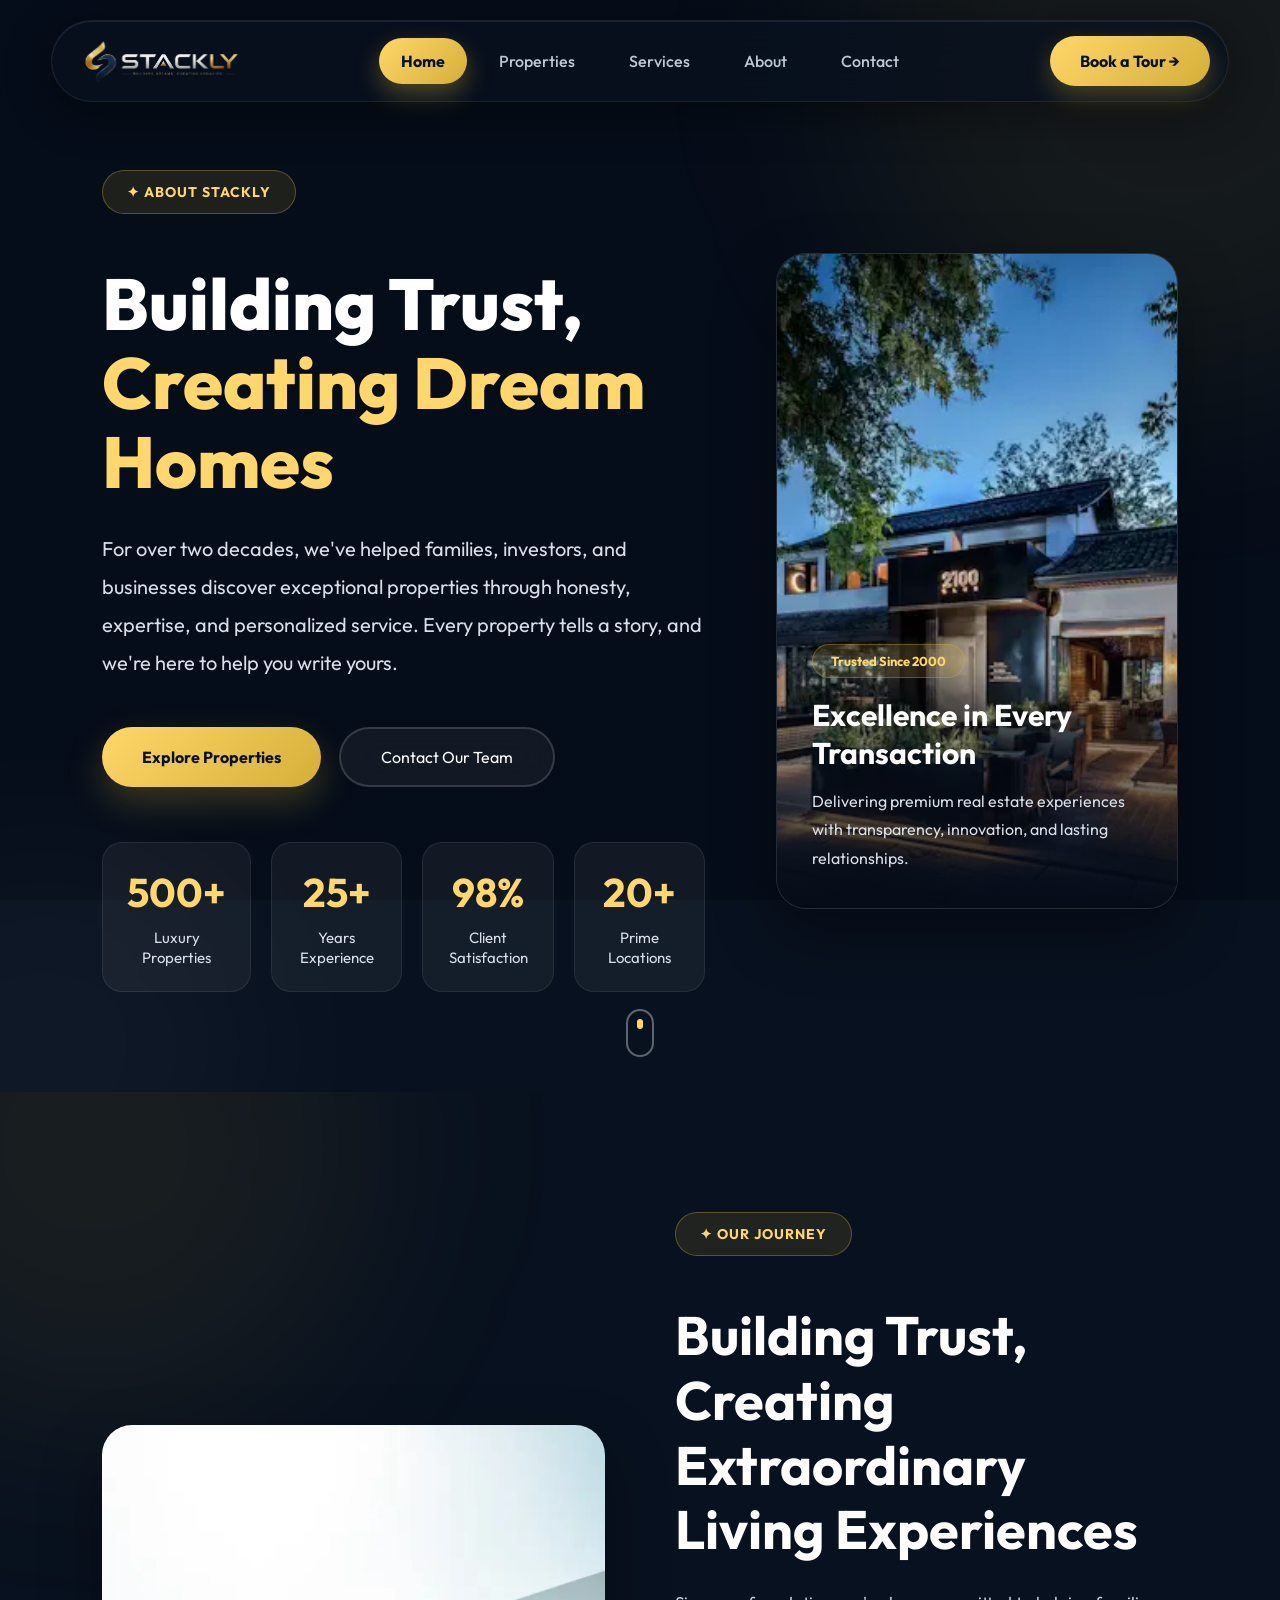
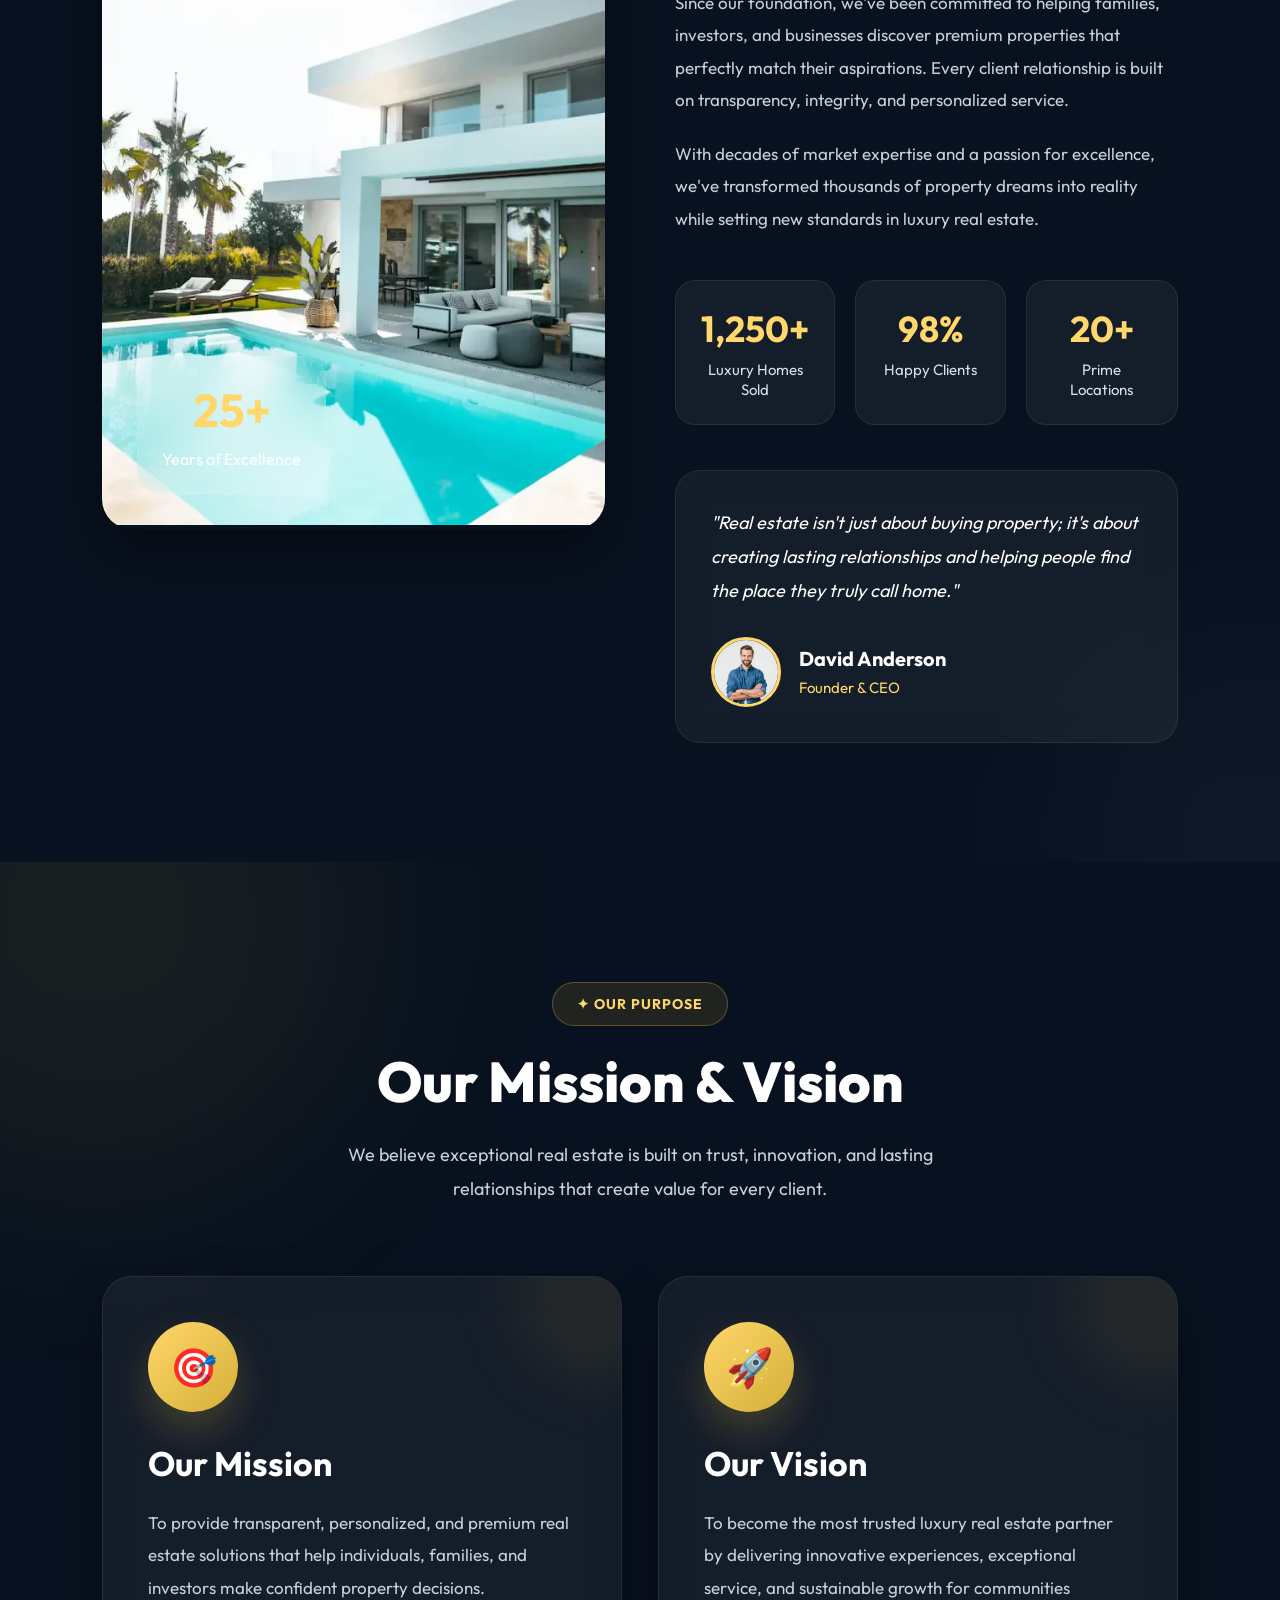
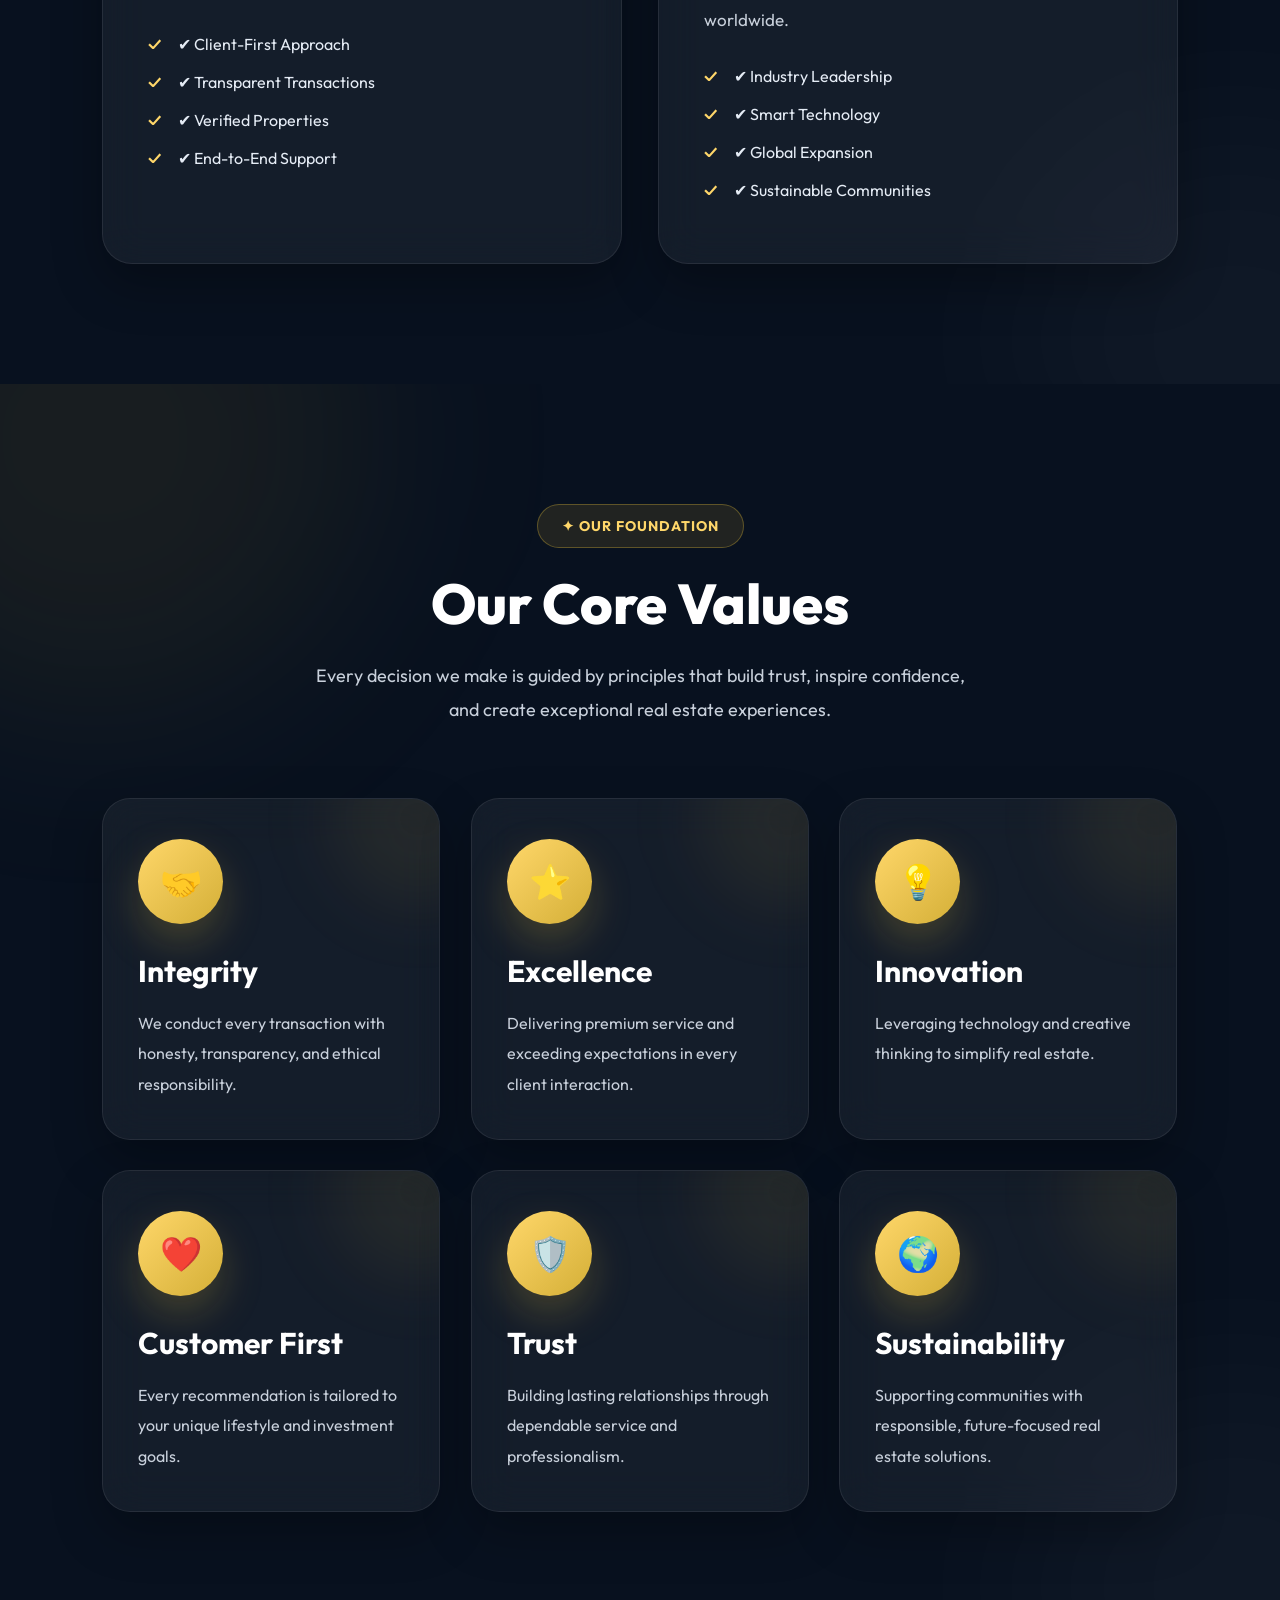
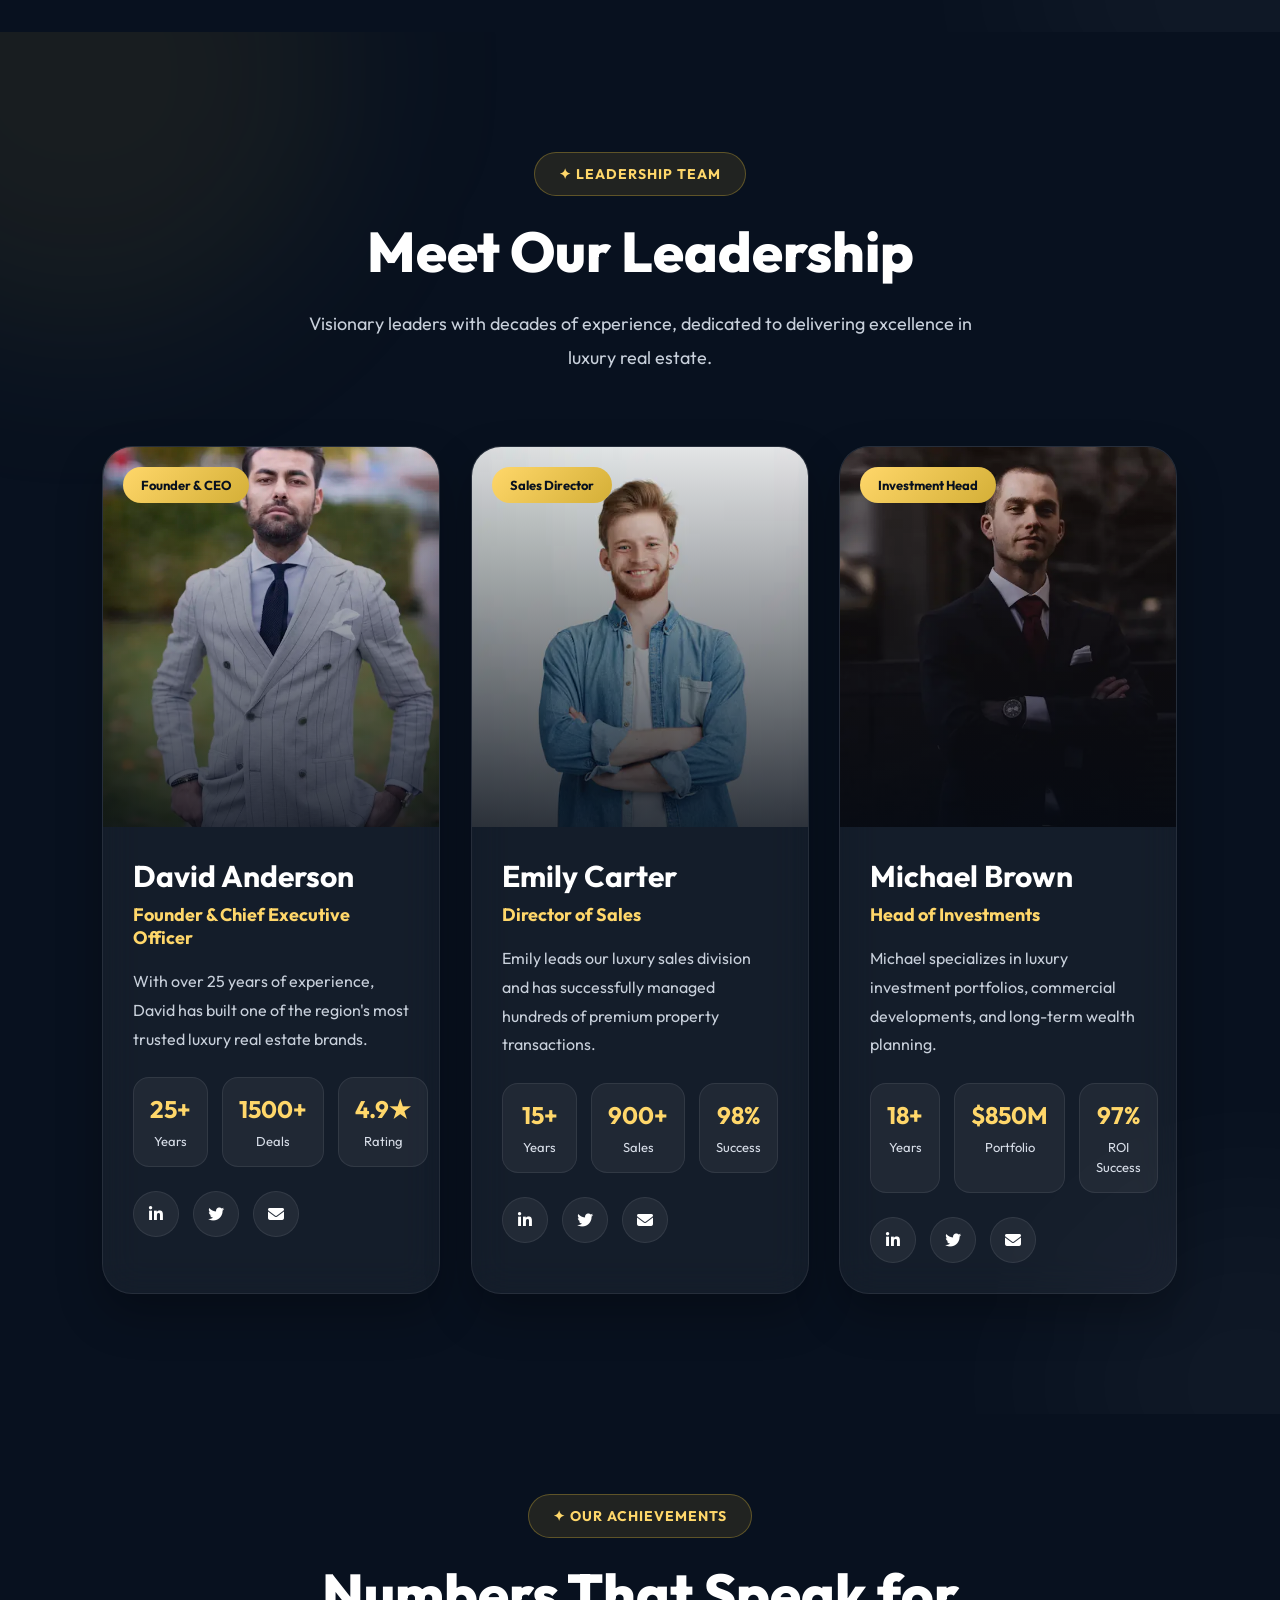
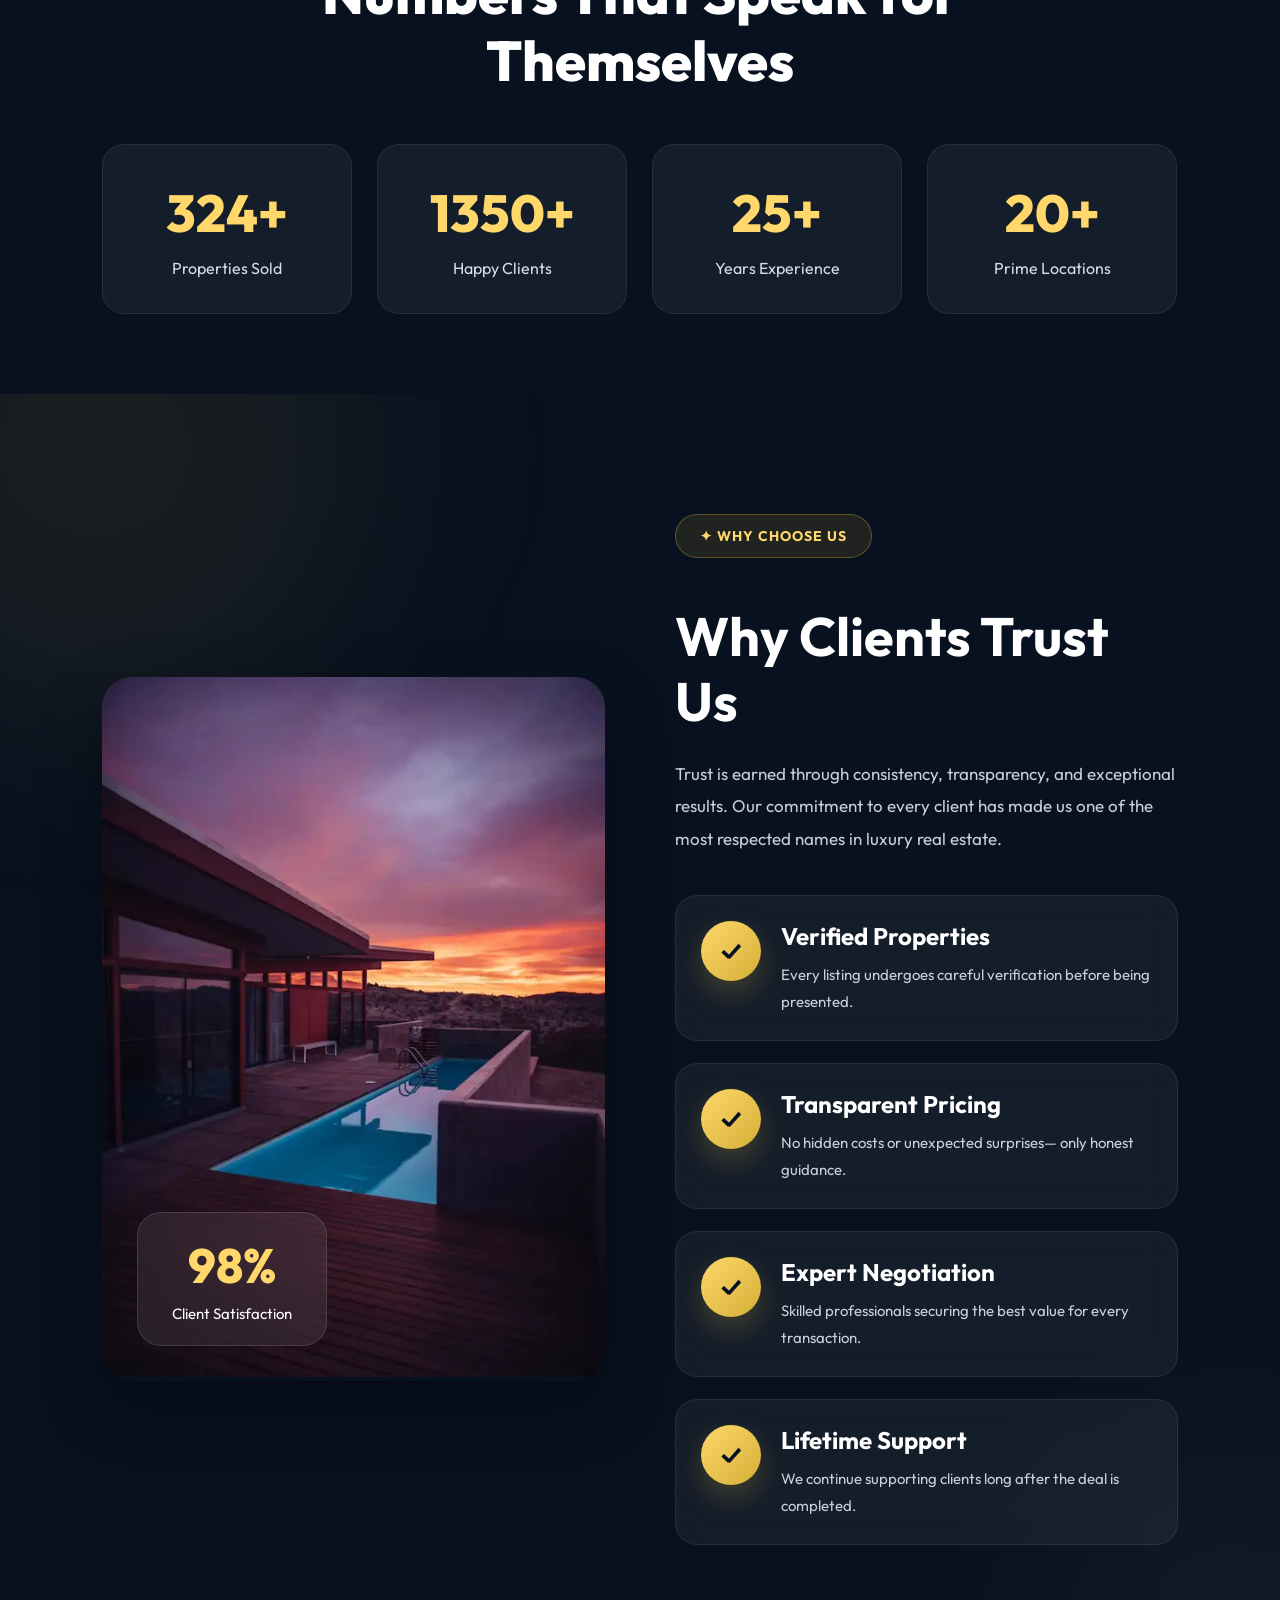
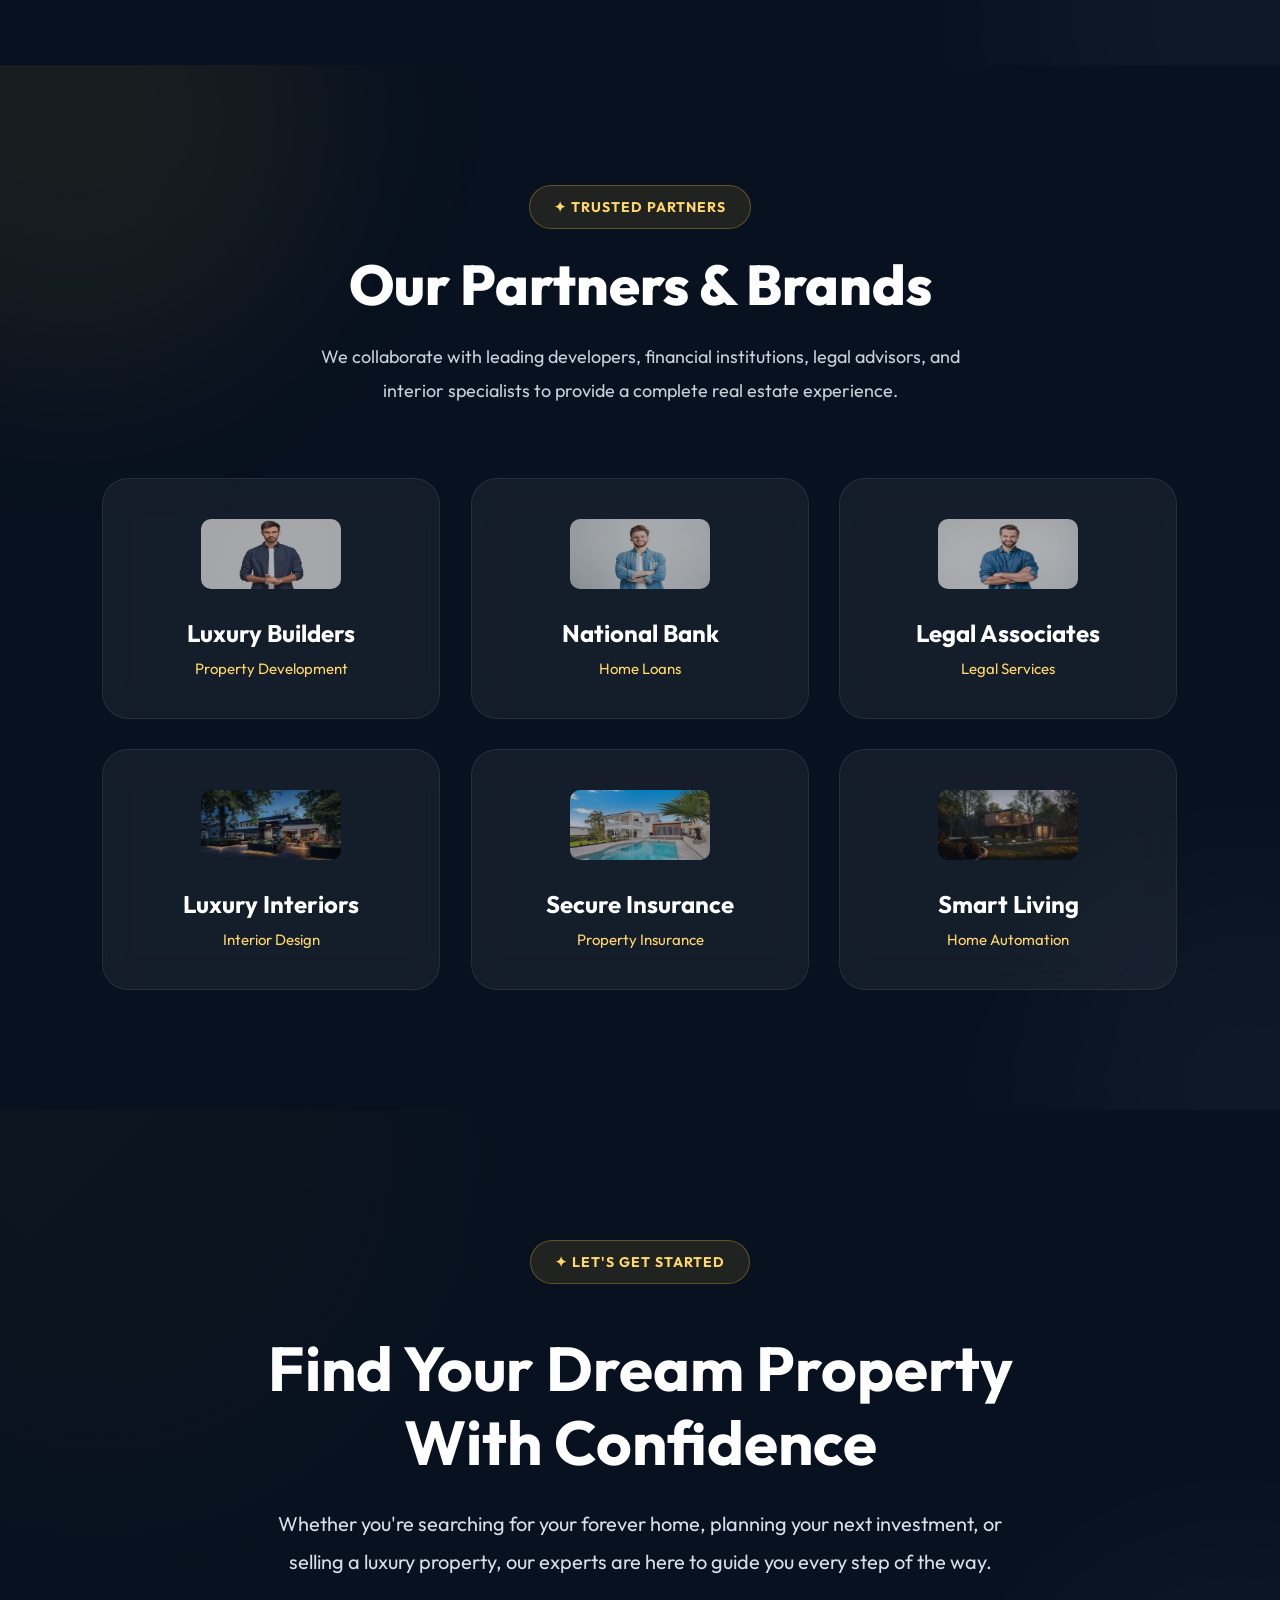
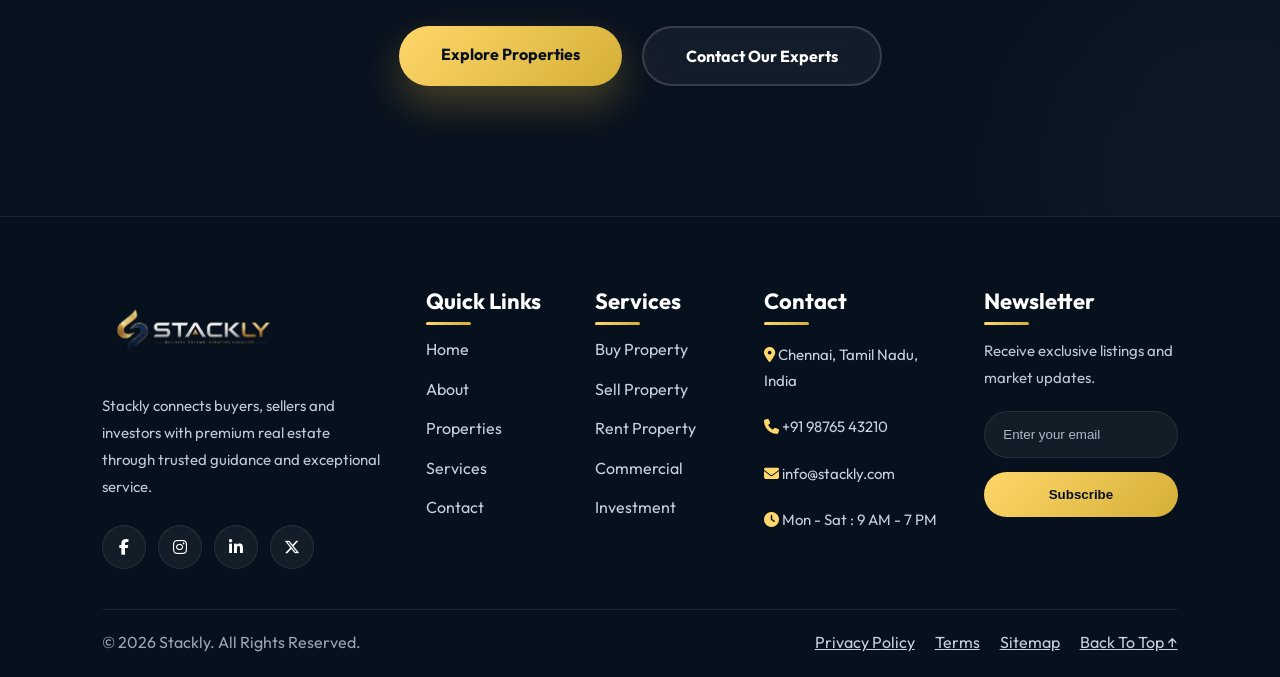
==== commit 0544ed27: "nav-fixes" ====
--- a/about.html
+++ b/about.html
@@ -23,13 +23,13 @@
         <!-- Desktop Menu -->
 
         <ul class="nav-links">
-          <li><a href="index.html">Home</a></li>
+          <li><a href="index.html" class="active">Home</a></li>
 
           <li><a href="properties.html">Properties</a></li>
 
           <li><a href="services.html">Services</a></li>
 
-          <li><a href="about.html" class="active">About</a></li>
+          <li><a href="about.html">About</a></li>
 
           <li><a href="contact.html">Contact</a></li>
         </ul>
@@ -61,6 +61,25 @@
         <a href="contact.html">Contact</a>
 
         <button class="mobile-btn" onclick="openAuth()">Book a Tour →</button>
+
+        <div class="mobile-contact">
+          <h5>Contact</h5>
+
+          <a href="tel:+919876543210">
+            <i class="fa-solid fa-phone"></i>
+            +91 98765 43210
+          </a>
+
+          <a href="mailto:info@estella.com">
+            <i class="fa-solid fa-envelope"></i>
+            info@estella.com
+          </a>
+
+          <p>
+            <i class="fa-solid fa-location-dot"></i>
+            Chennai, Tamil Nadu
+          </p>
+        </div>
       </div>
     </header>
 
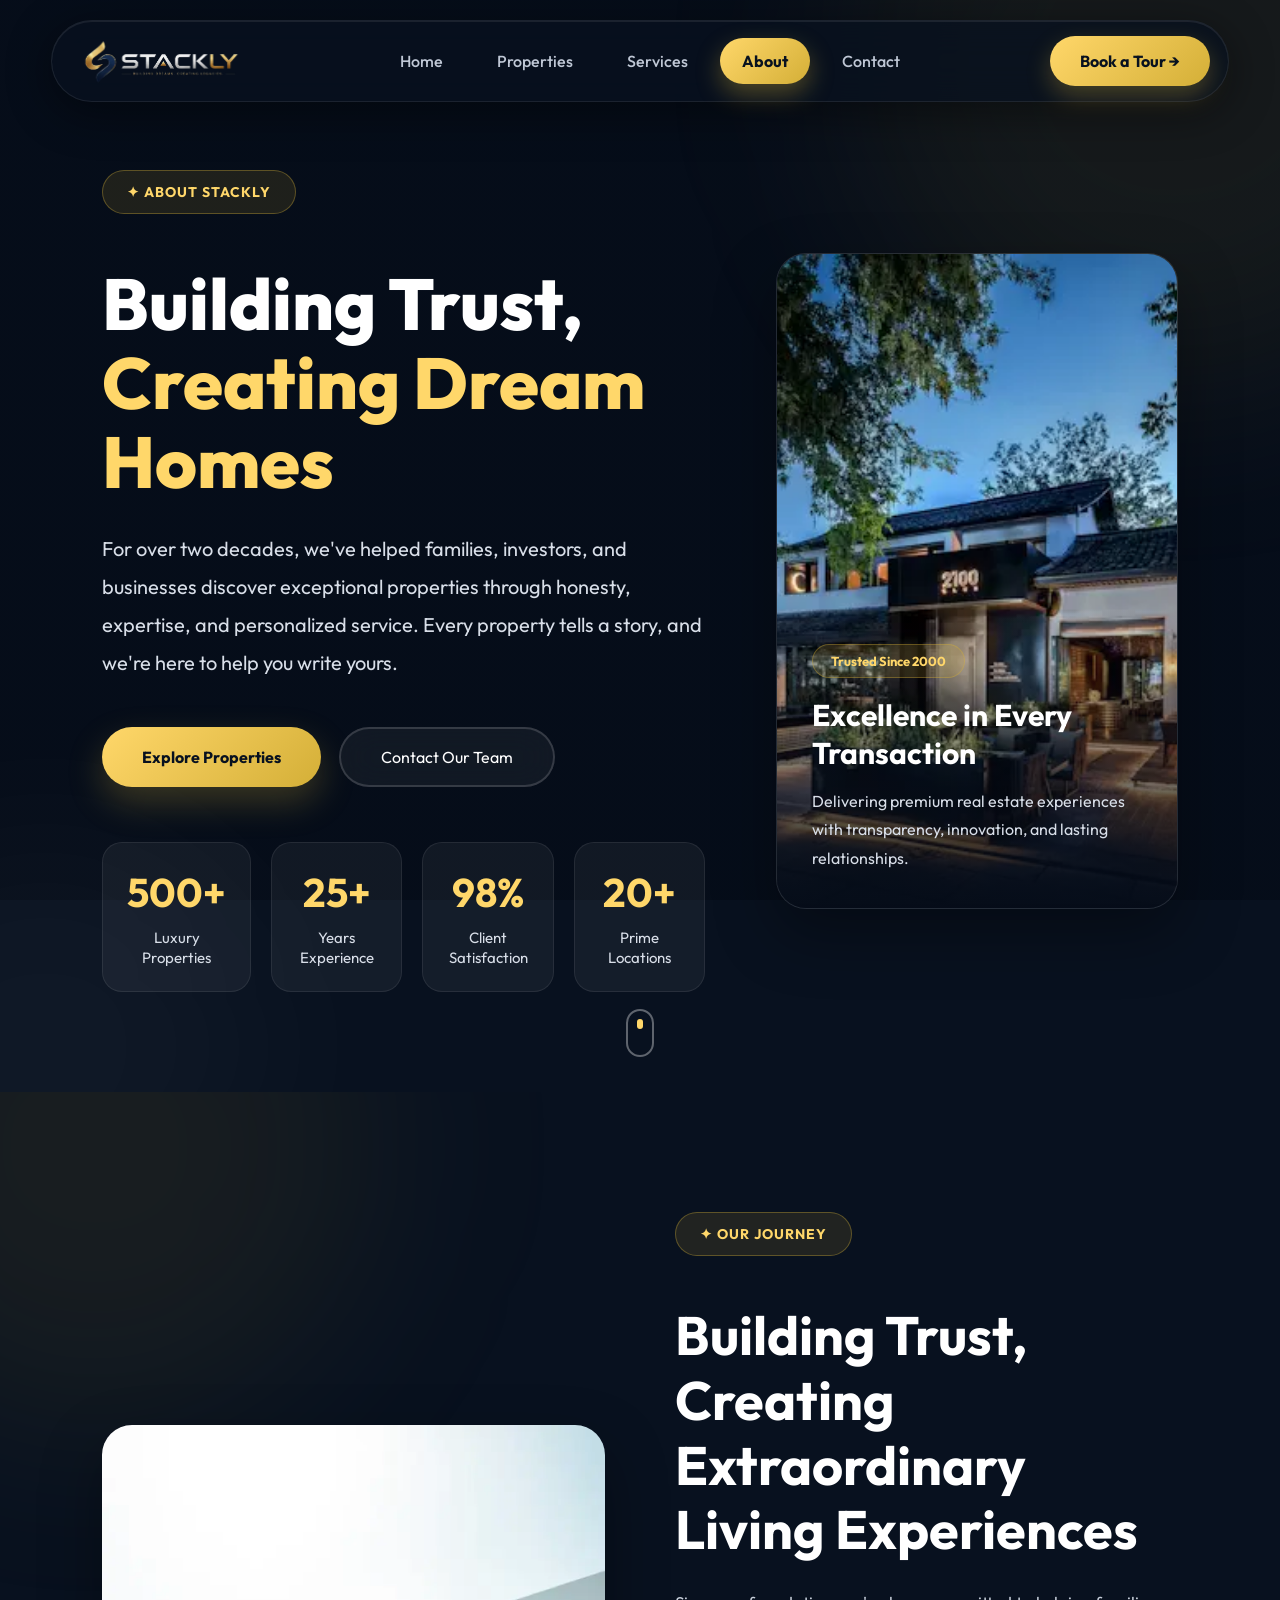
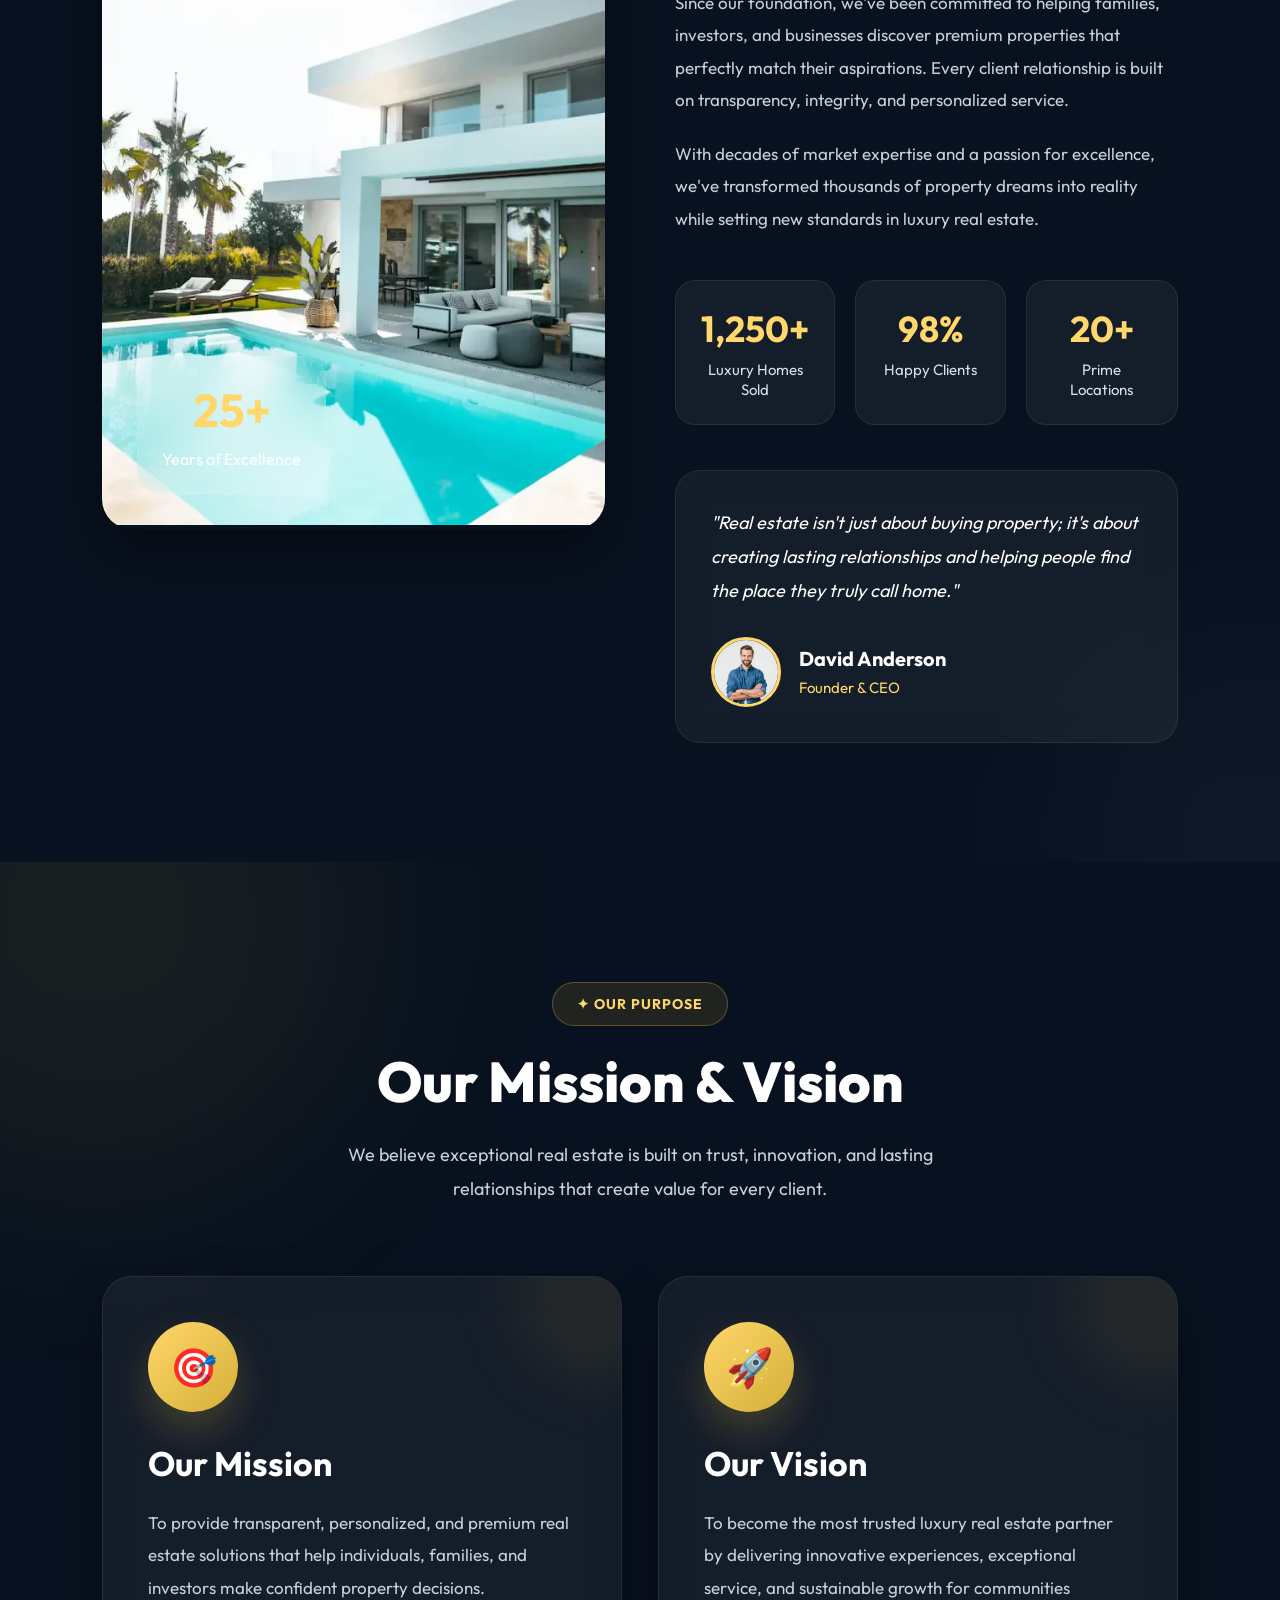
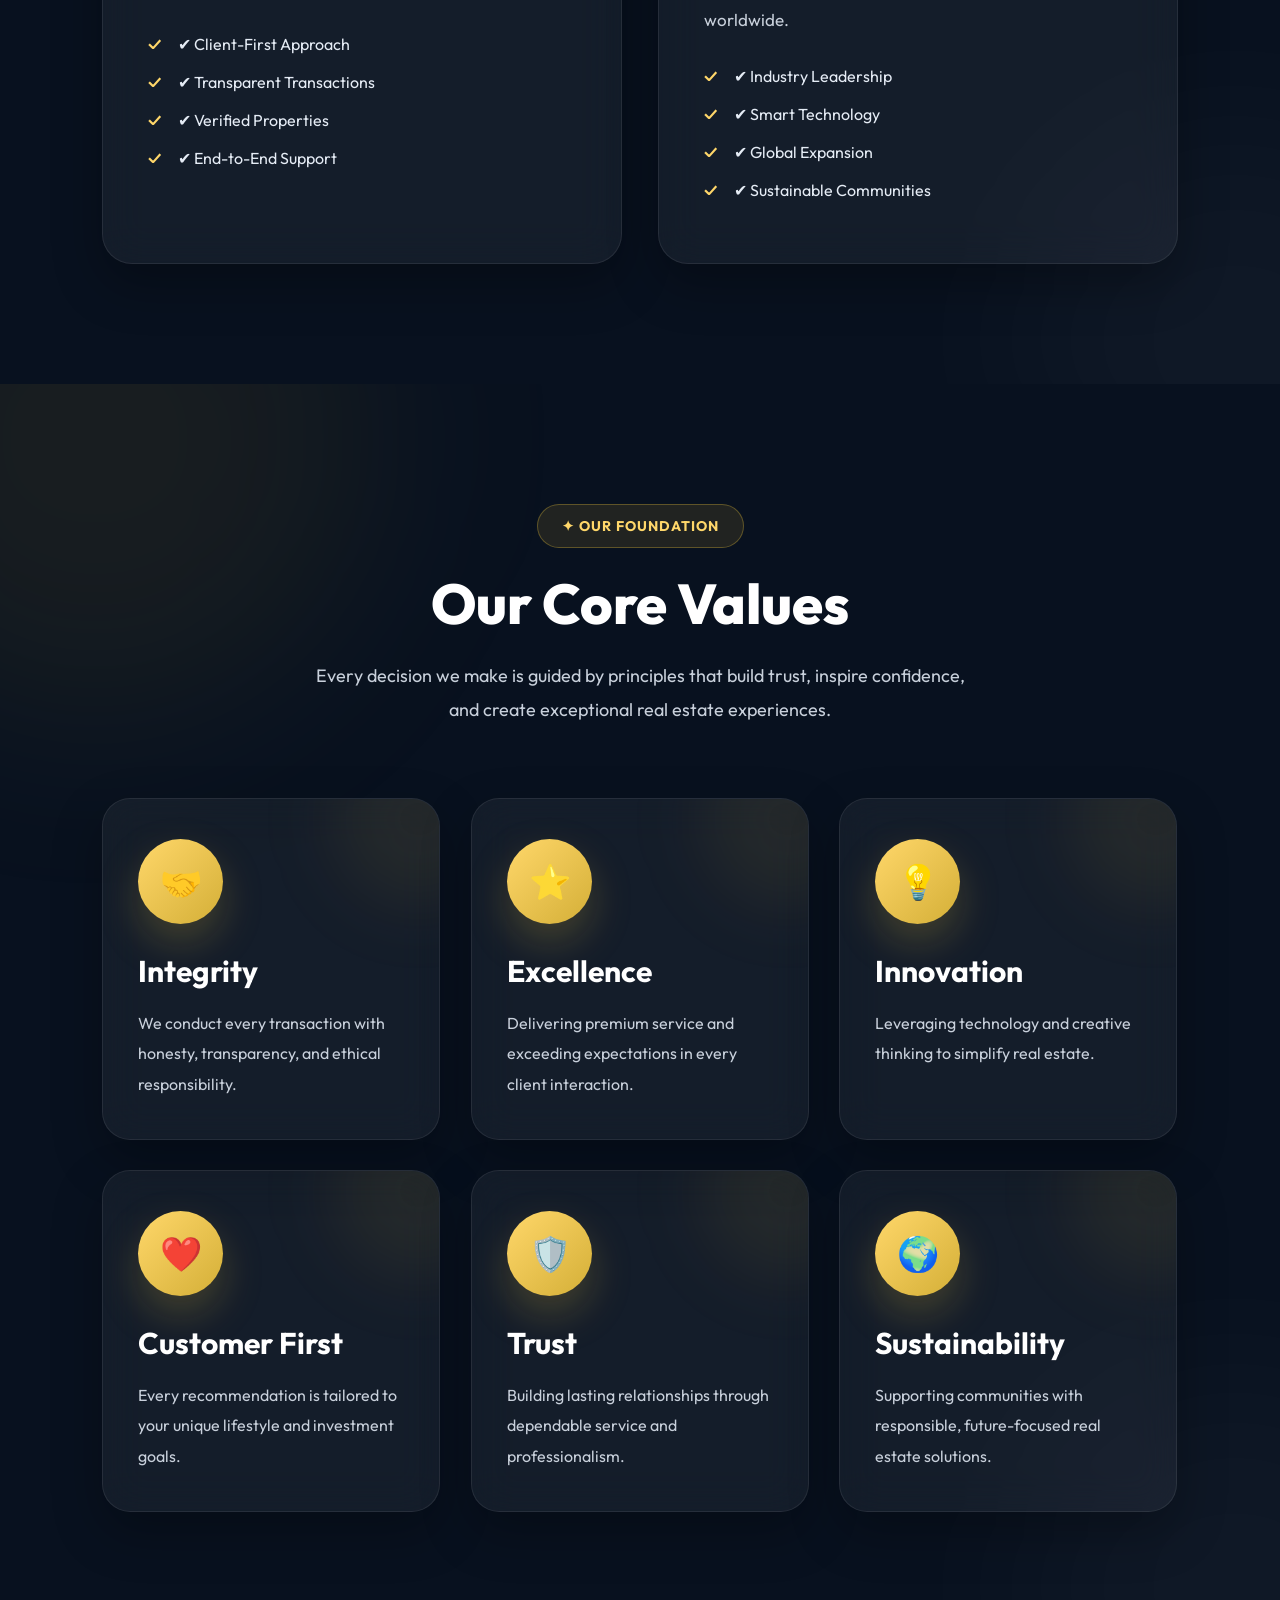
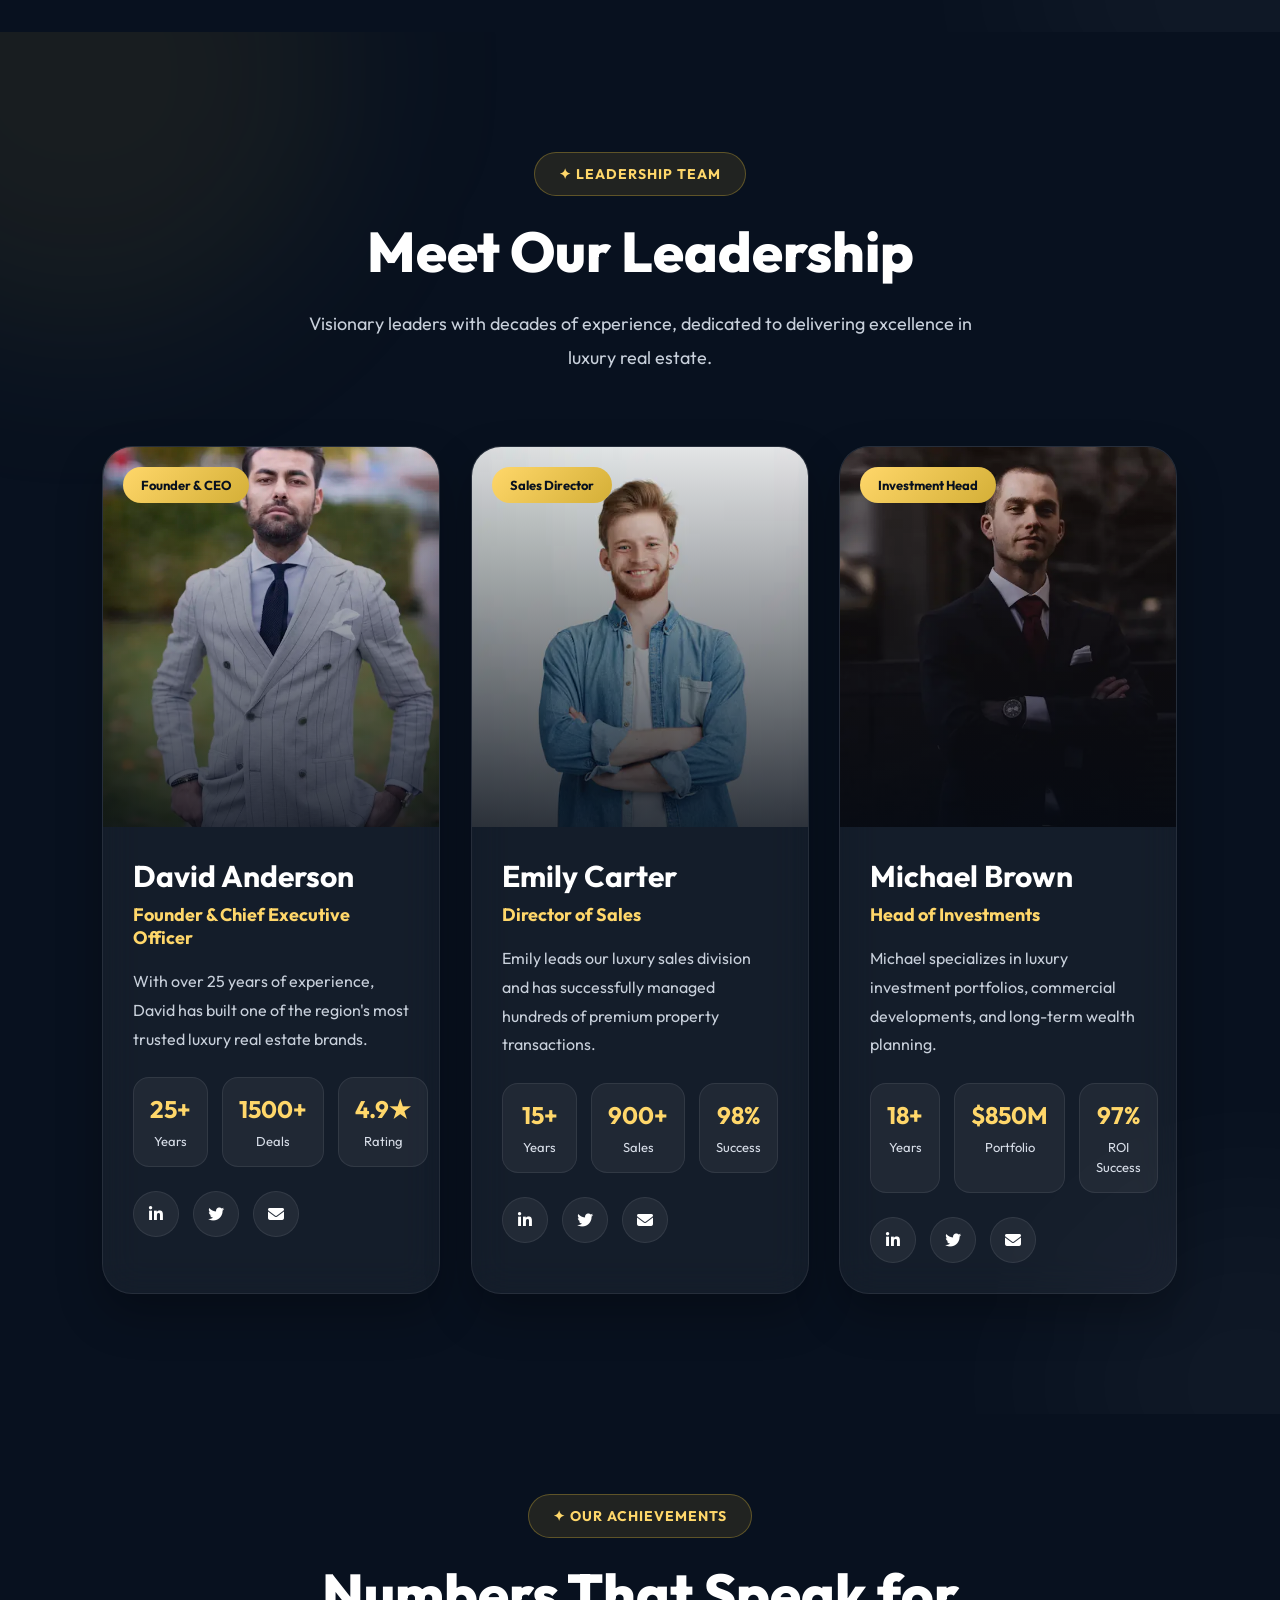
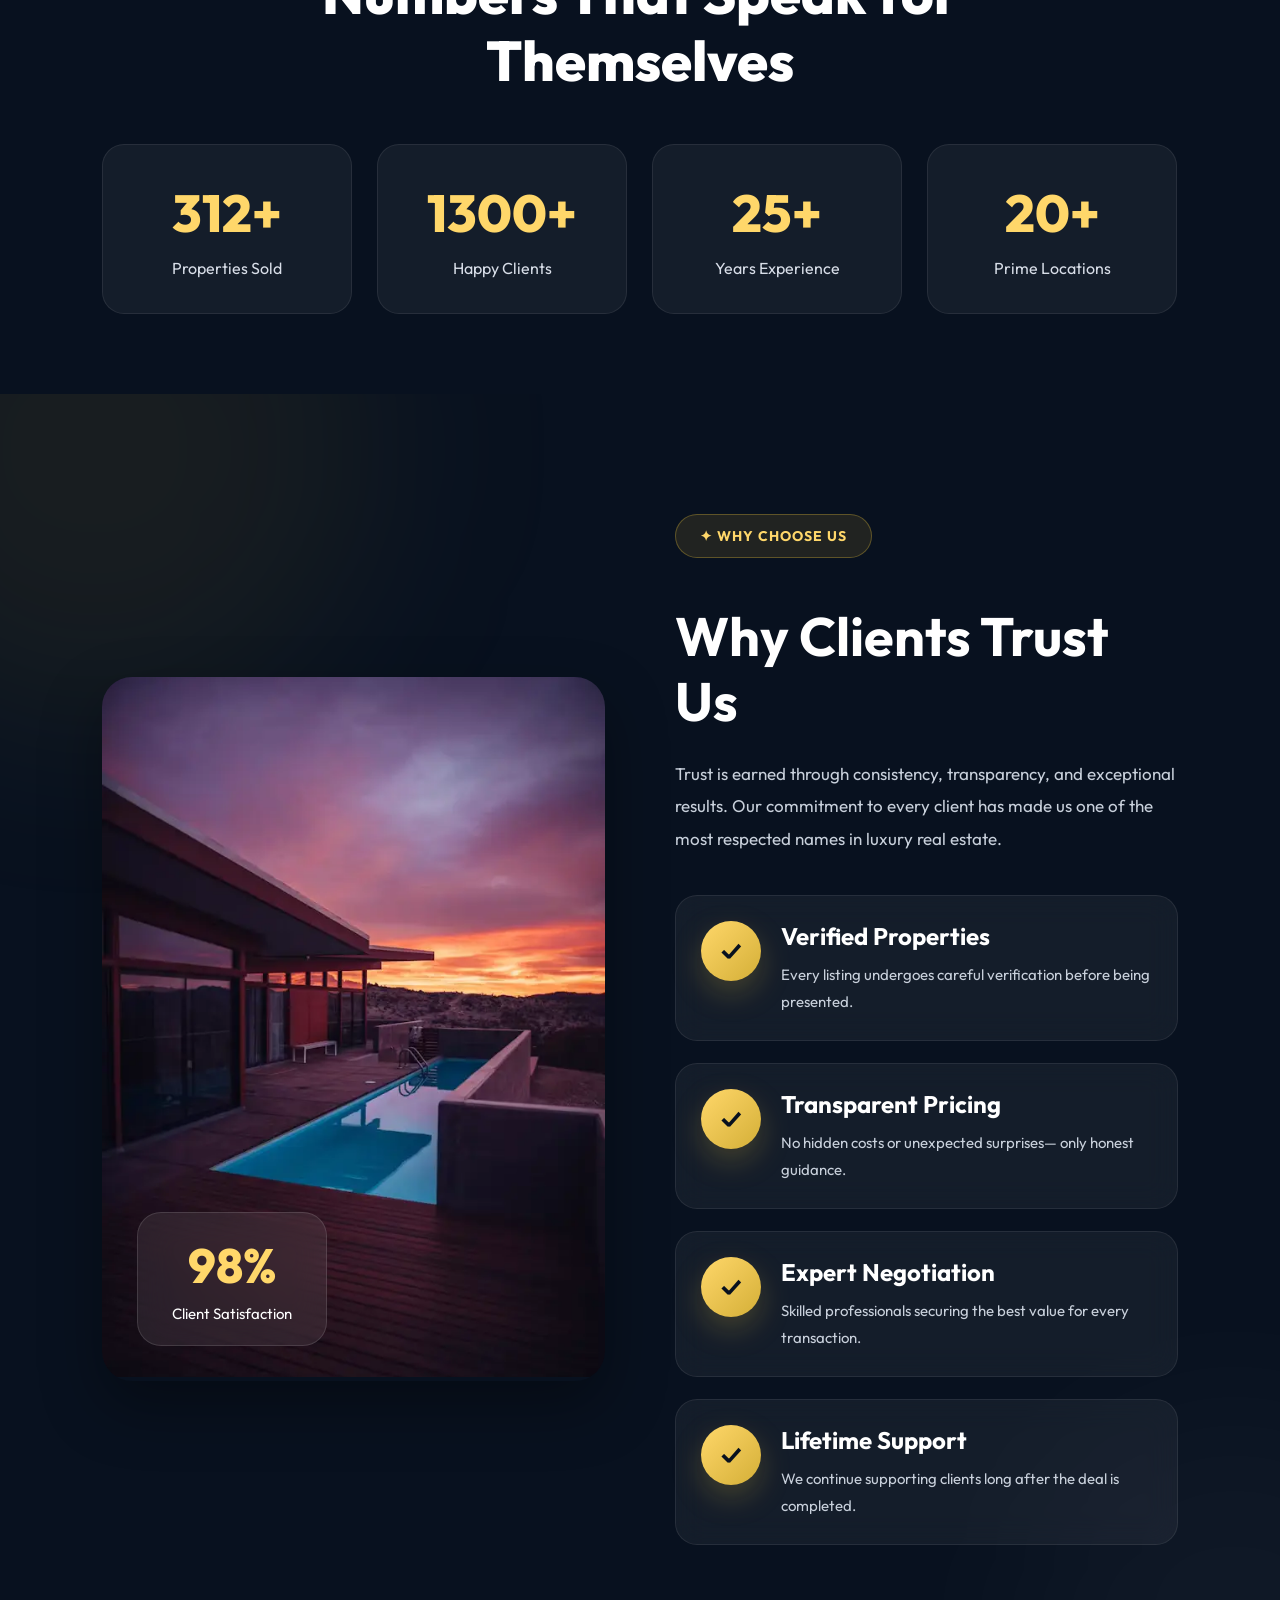
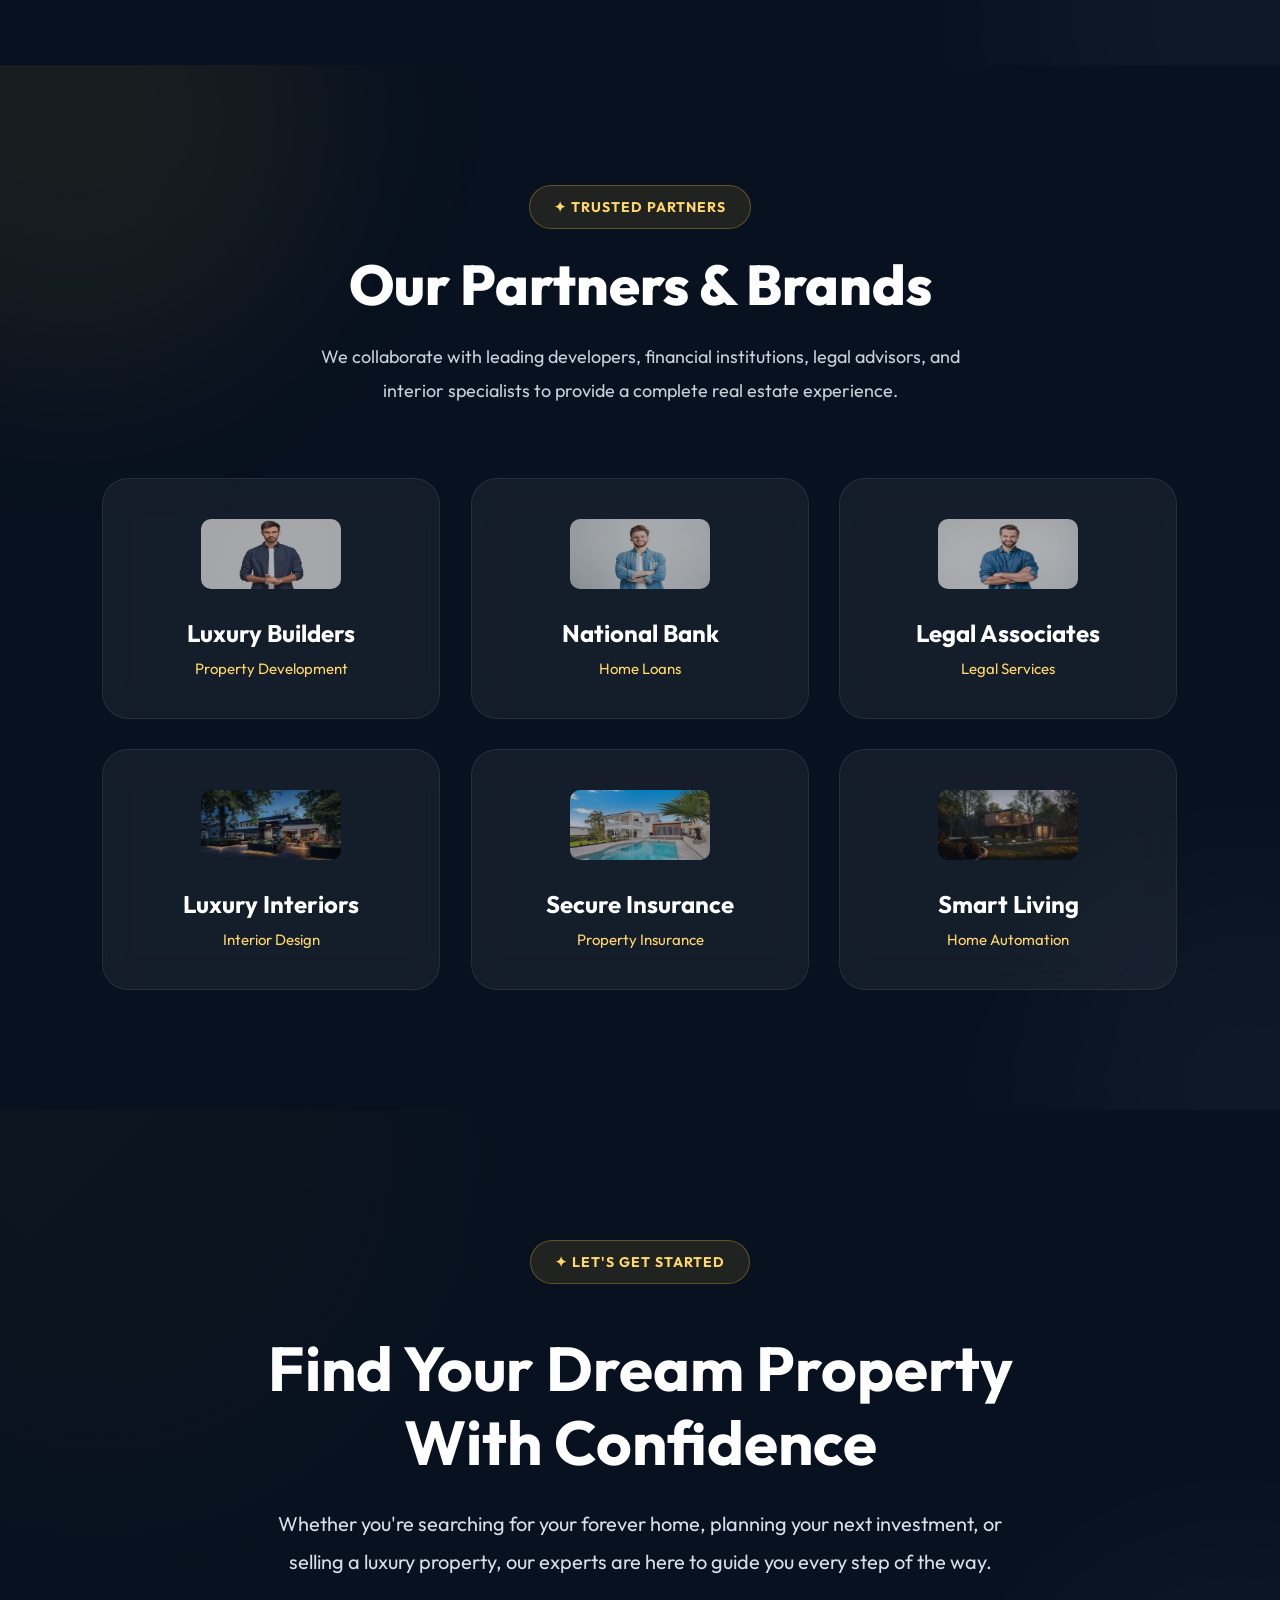
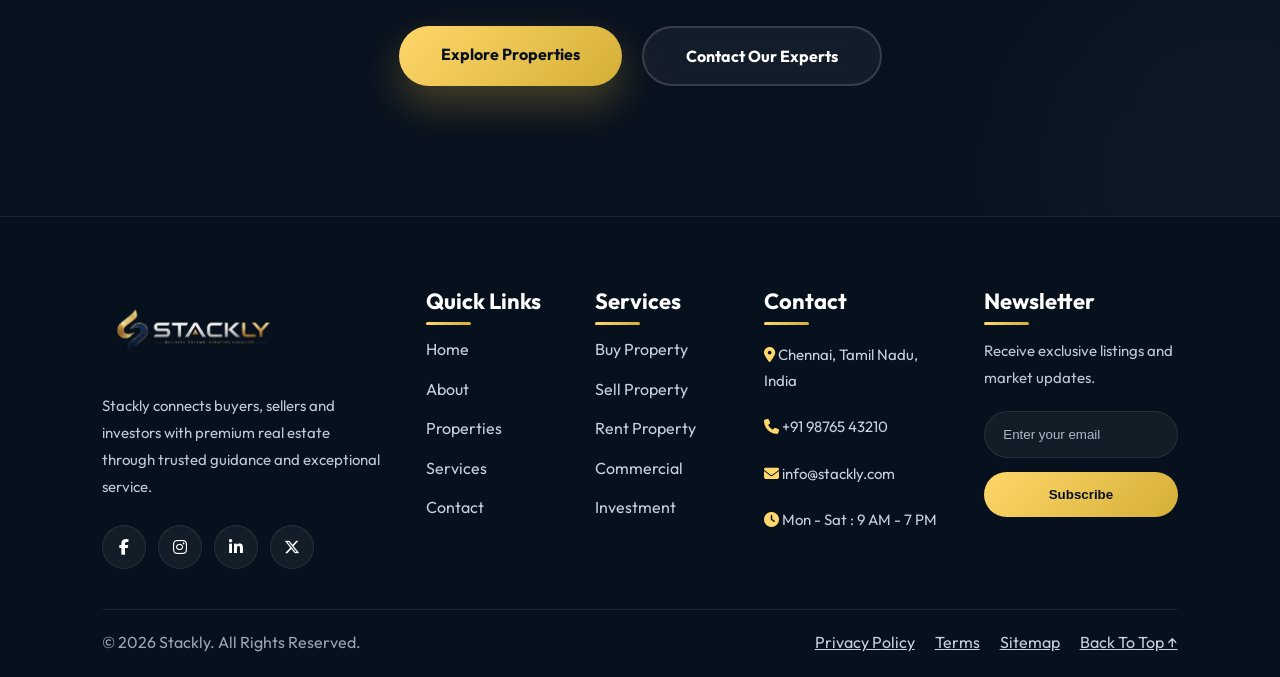
==== commit e1c128c2: "nav" ====
--- a/about.html
+++ b/about.html
@@ -23,13 +23,13 @@
         <!-- Desktop Menu -->
 
         <ul class="nav-links">
-          <li><a href="index.html" class="active">Home</a></li>
+          <li><a href="index.html">Home</a></li>
 
           <li><a href="properties.html">Properties</a></li>
 
           <li><a href="services.html">Services</a></li>
 
-          <li><a href="about.html">About</a></li>
+          <li><a href="about.html" class="active">About</a></li>
 
           <li><a href="contact.html">Contact</a></li>
         </ul>
--- a/auth/auth.css
+++ b/auth/auth.css
@@ -66,6 +66,7 @@
 .auth-tabs{
     display:flex;
     margin:24px;
+    margin-top: 0;
     padding:6px;
     background:#162238;
     border-radius:14px;
@@ -97,13 +98,16 @@
 .auth-header{text-align:center;margin-bottom:20px}
 
 .auth-badge{
-    display:inline-block;
+    /* display:inline-block; */
+    display: flex;
+    justify-content: center;
+    text-align: center;
     padding:8px 16px;
     border-radius:40px;
-    background:rgba(212,175,55,.12);
+    /* background:rgba(212,175,55,.12); */
     color:#FFD76A;
     font-size:12px;
-    margin-bottom:12px;
+    margin-top:12px;
 }
 
 .auth-header h2{
@@ -138,13 +142,14 @@
     padding:14px;
     text-align:center;
     cursor:pointer;
+
 }
 
 .role-card input{display:none}
 
 .role-icon{
-    width:40px;
-    height:40px;
+    width:25px;
+    height:25px;
     margin:0 auto 8px;
     display:flex;
     align-items:center;
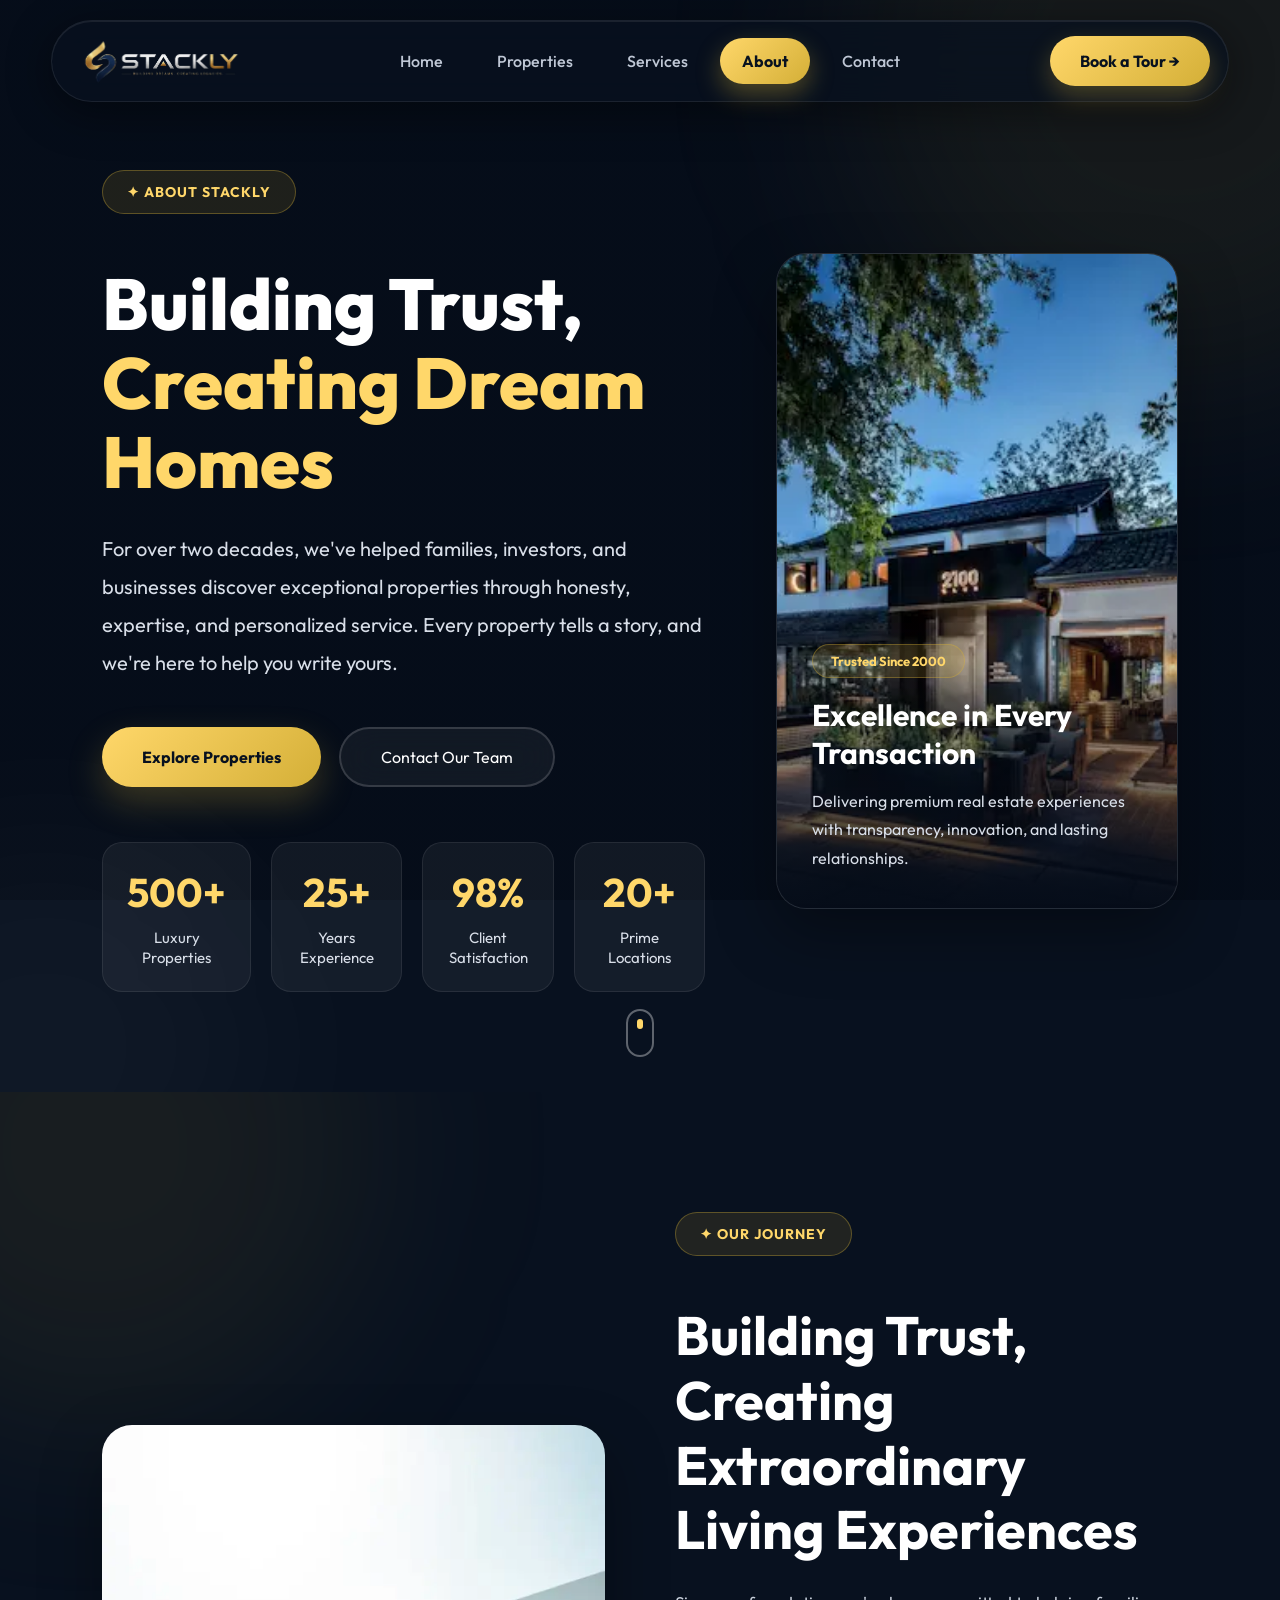
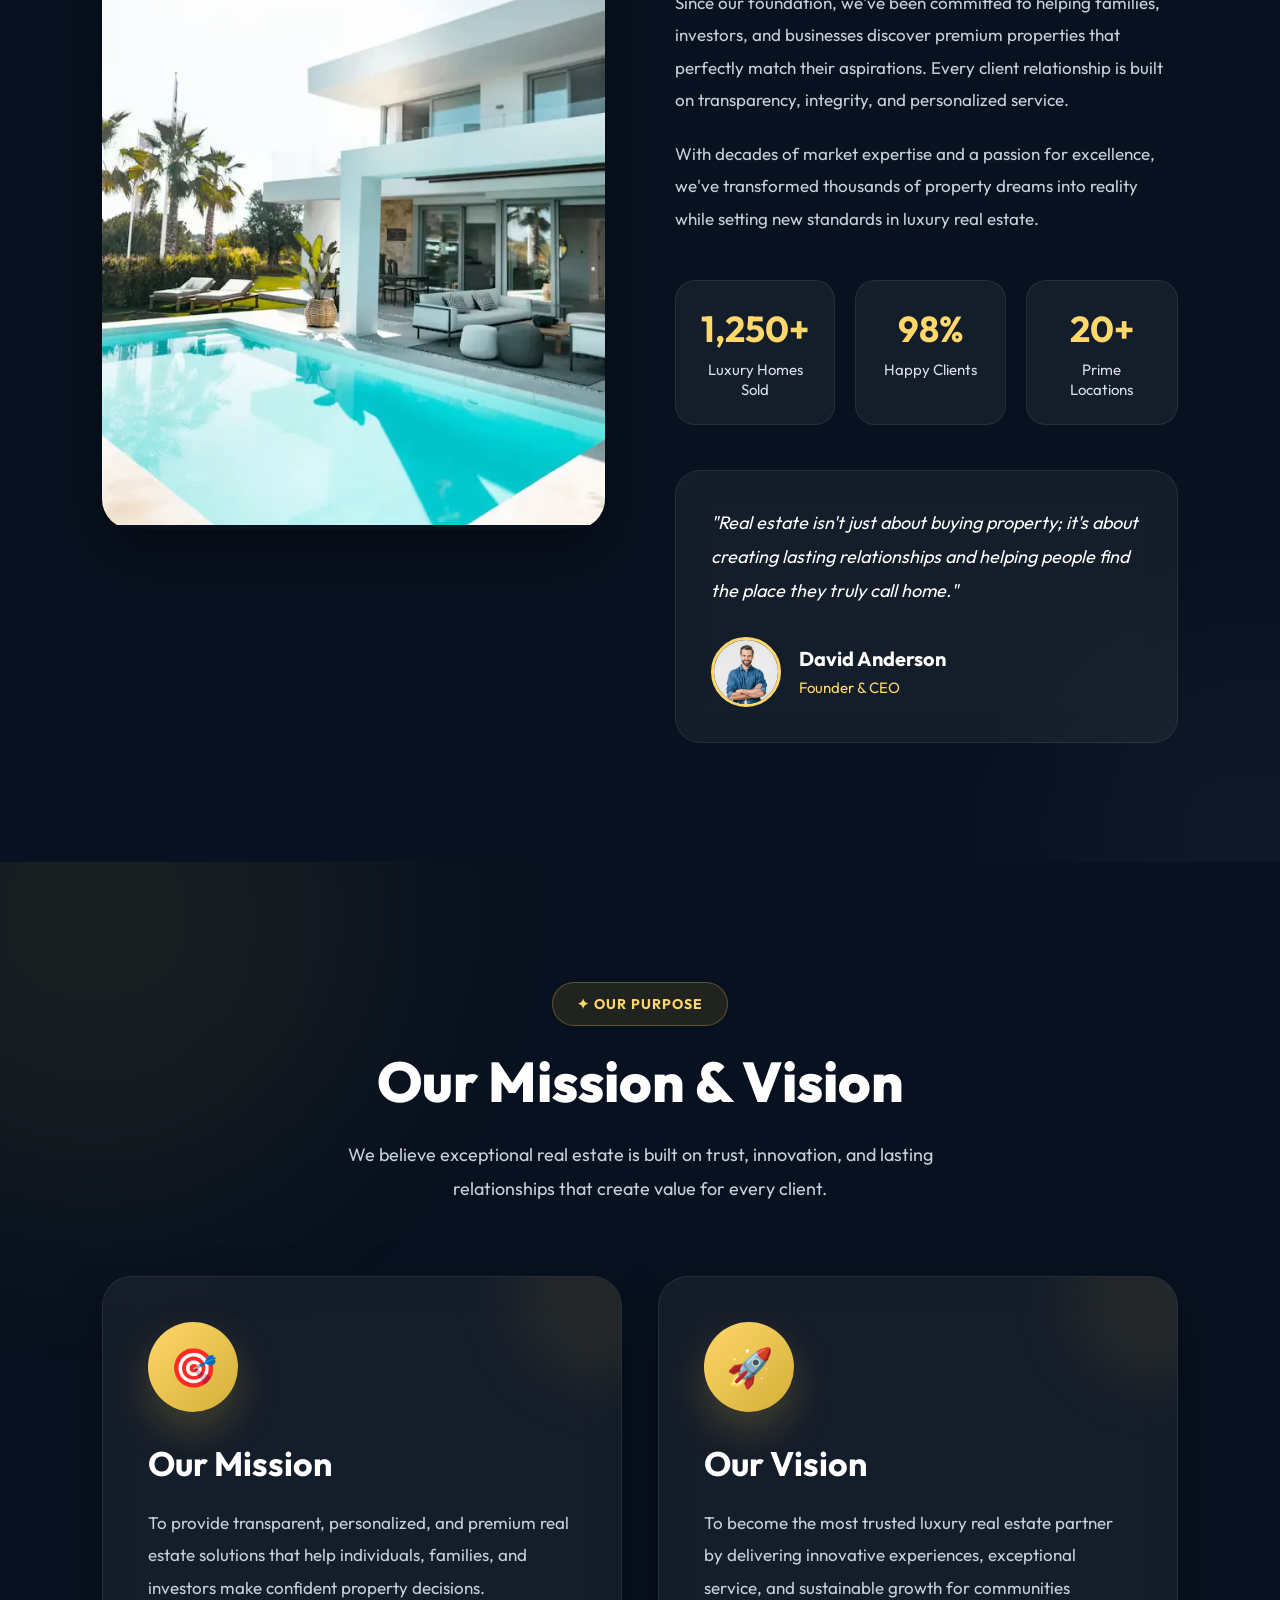
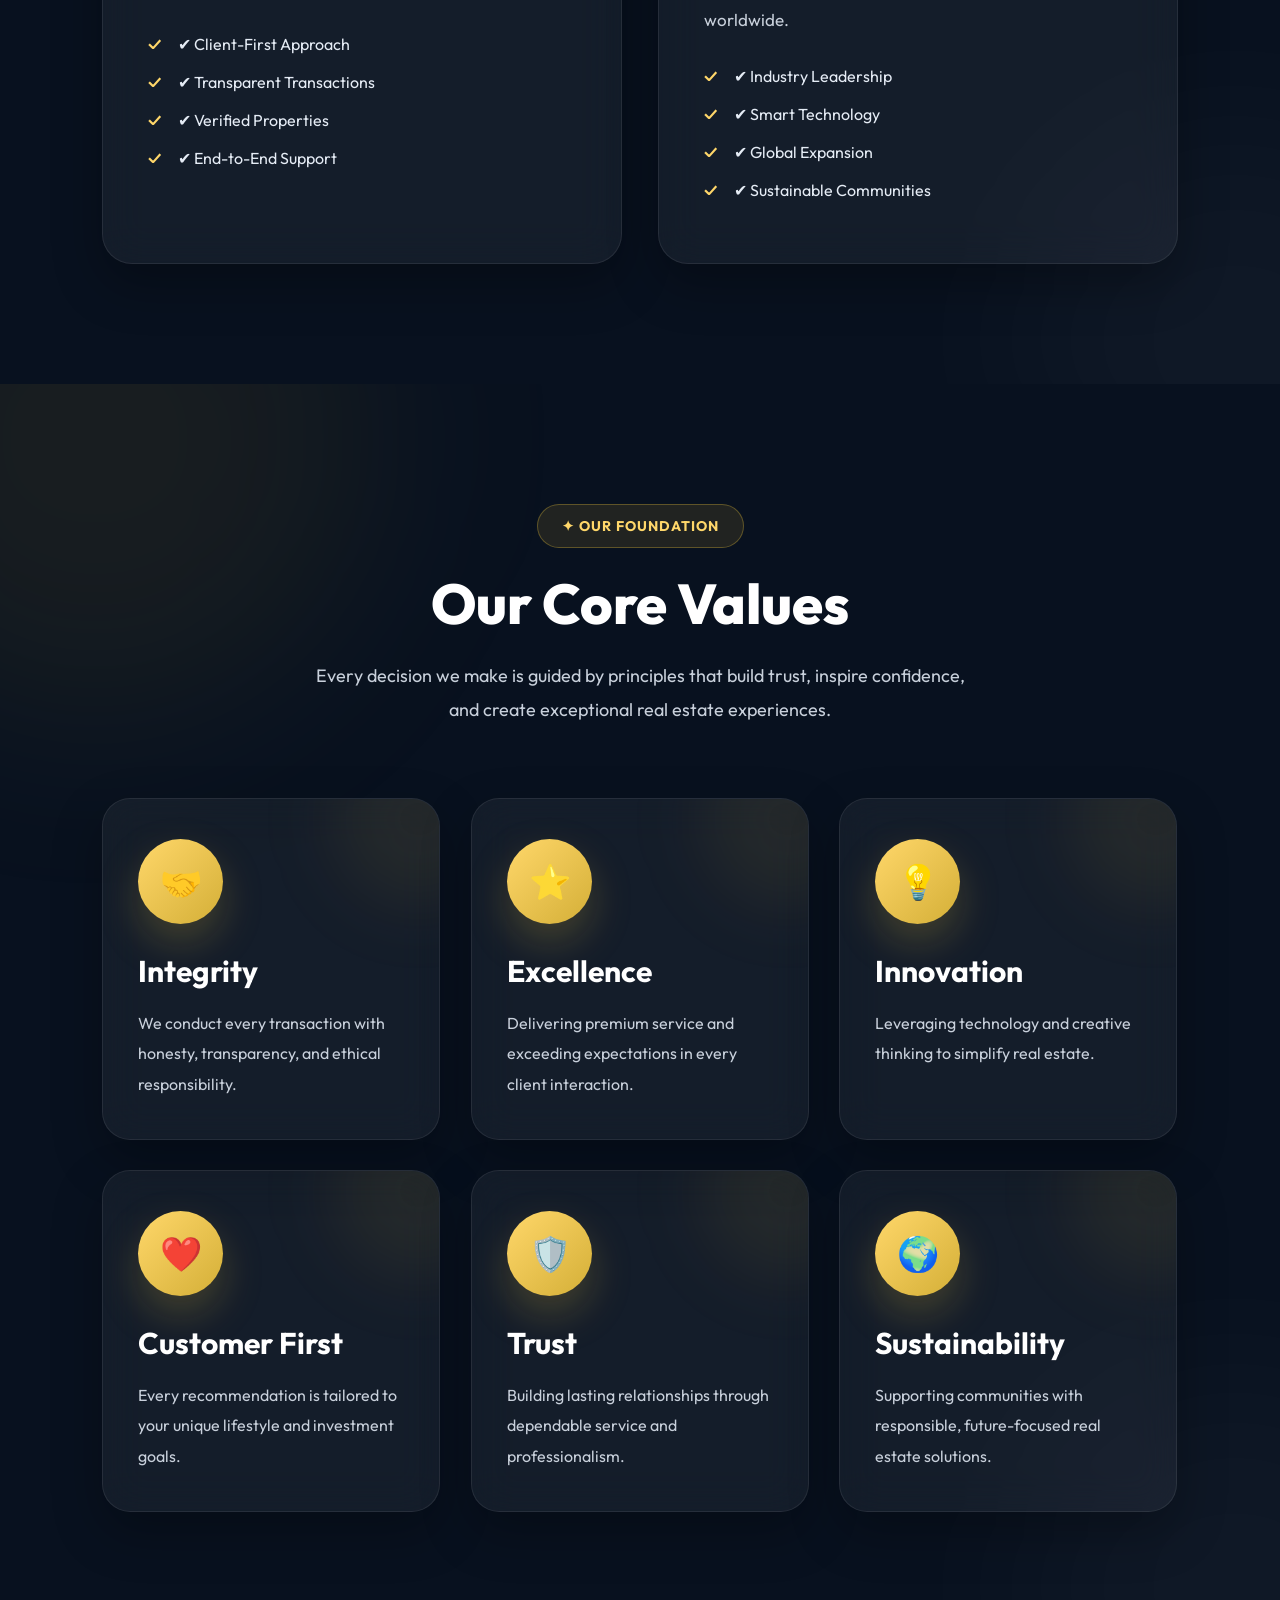
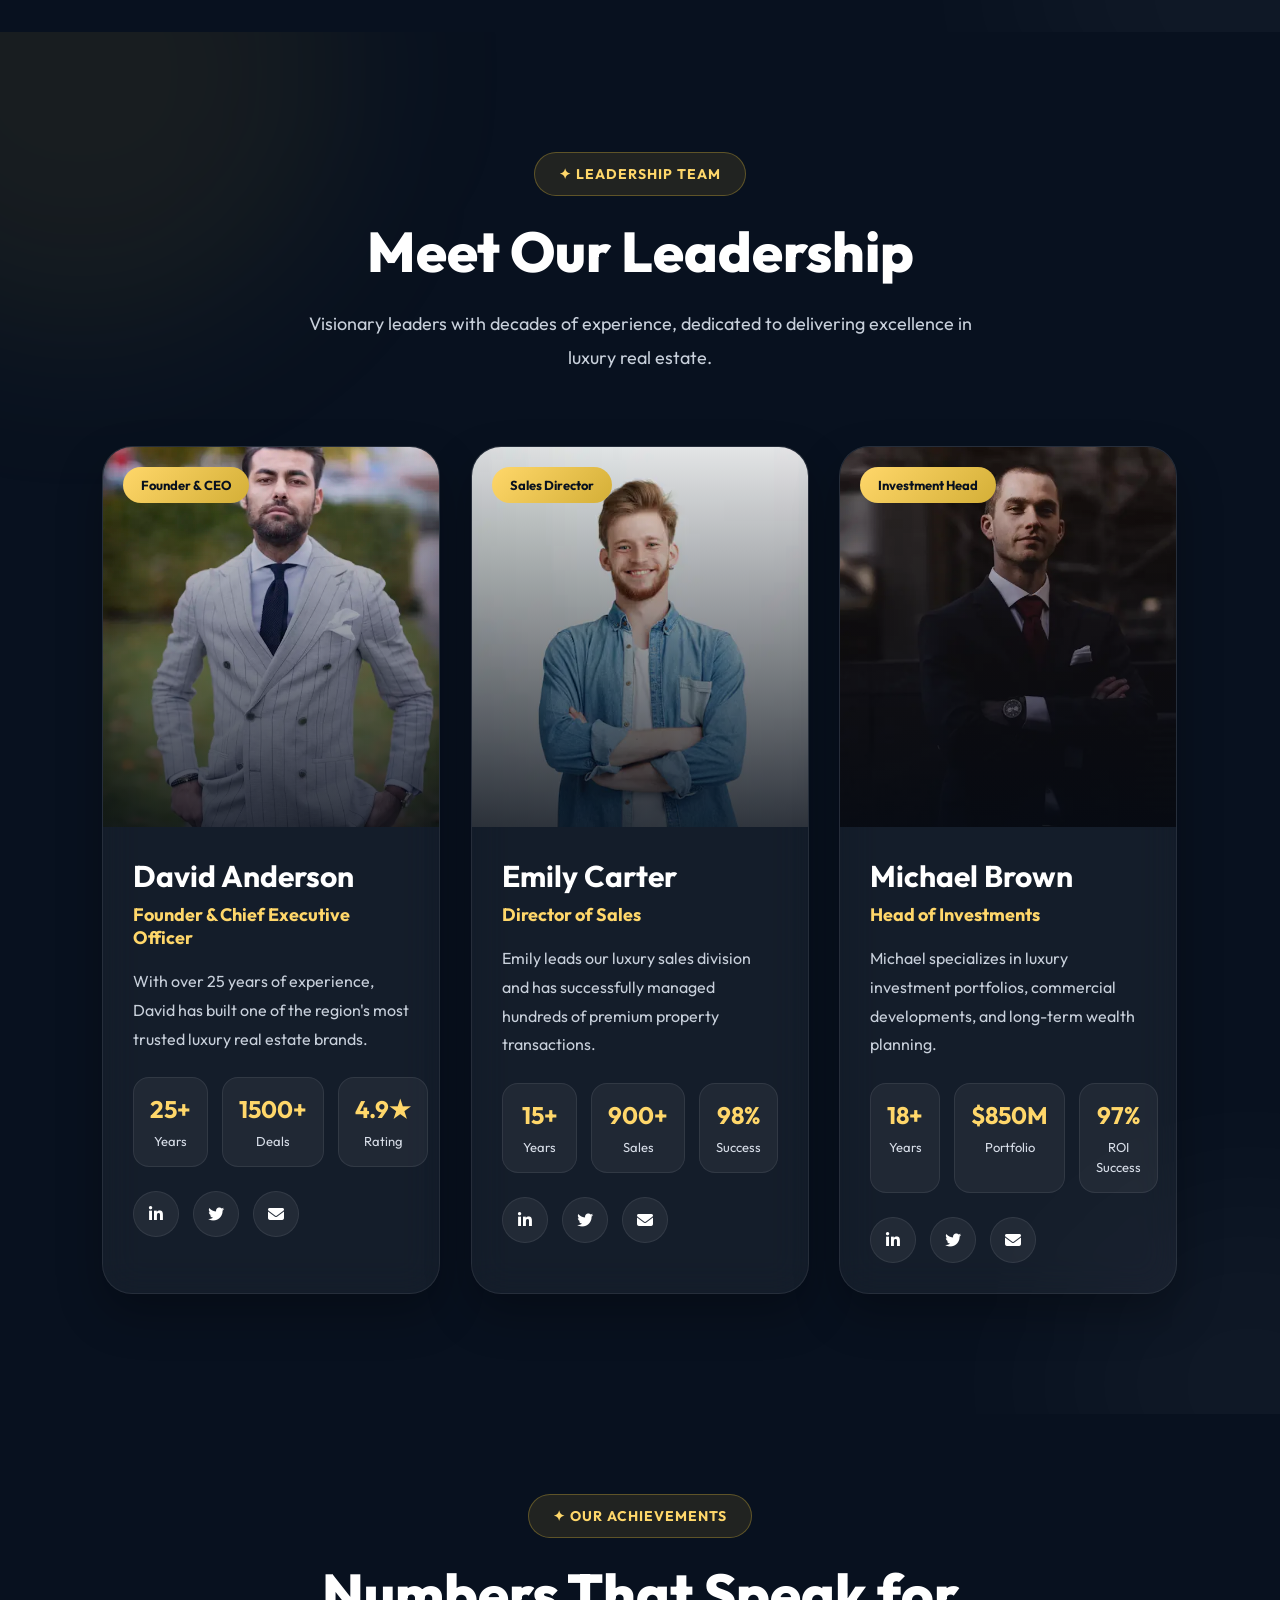
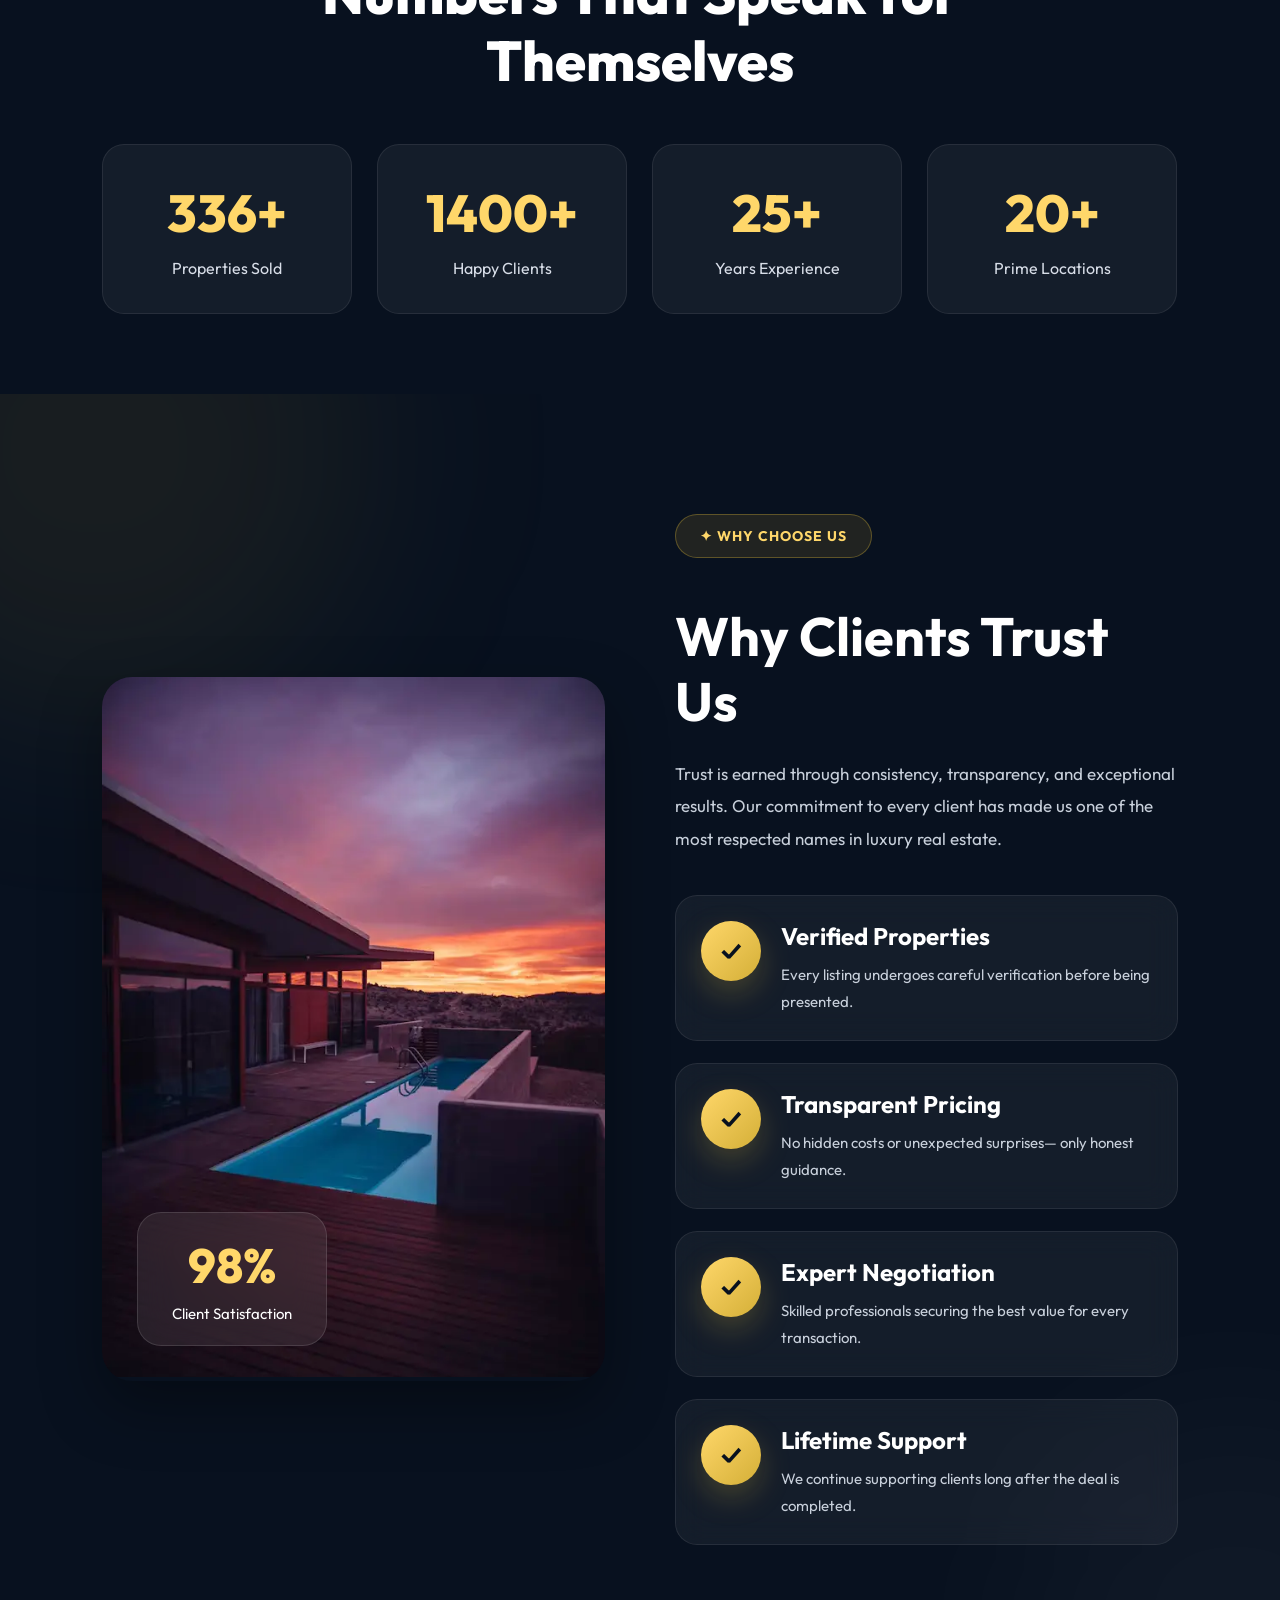
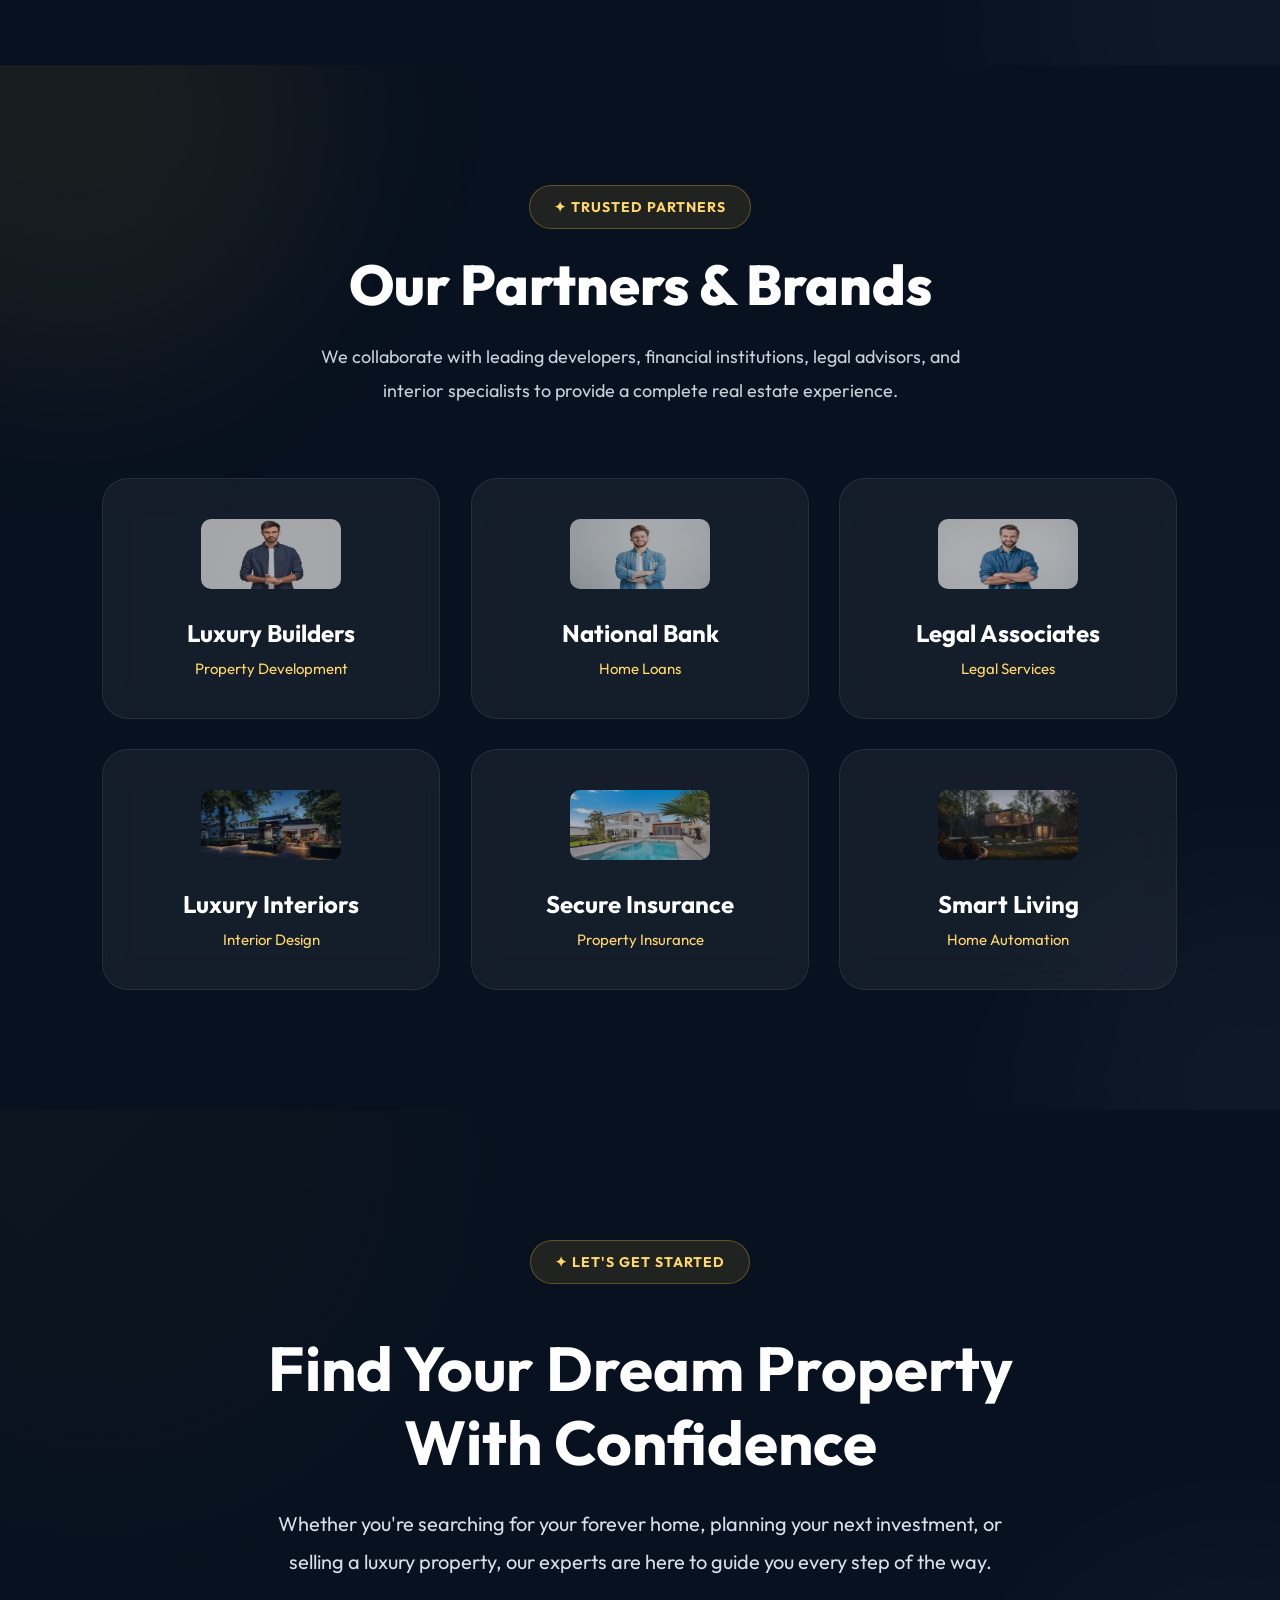
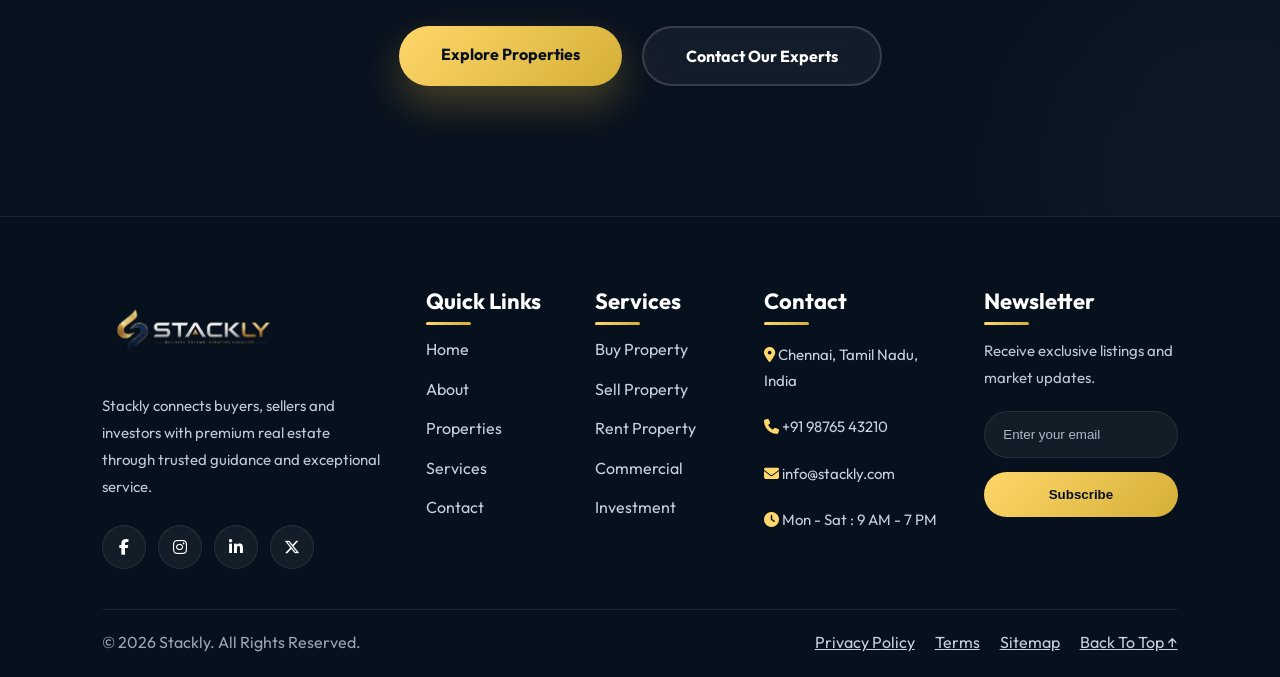
==== commit 43c4c744: "." ====
--- a/about.html
+++ b/about.html
@@ -187,11 +187,11 @@
           <div class="story-image reveal-pop">
             <img src="images/villa22.webp" alt="Luxury Property" />
 
-            <div class="experience-badge">
+            <!-- <div class="experience-badge">
               <h3>25+</h3>
 
               <span>Years of Excellence</span>
-            </div>
+            </div> -->
           </div>
 
           <!-- Right Content -->
--- a/css/global.css
+++ b/css/global.css
@@ -20,14 +20,7 @@
     height: 100%;
 }
 
-.mobile-menu{
-    position: fixed;
-    top: 80px; /* adjust to your navbar height */
-    left: 0;
-    width: 100%;
-    height: calc(100vh - 80px);
-    overflow-y: auto;
-}
+
 
 /*========================
       NAV WRAPPER
@@ -806,7 +799,6 @@
 /*=========================================
             NEWSLETTER
 =========================================*/
-
 .footer-newsletter p{
     color:#BFC7D2;
     line-height:1.8;
@@ -932,7 +924,7 @@
 
 .footer-contact p{
     justify-content:center;
-    text-align:left;
+    text-align:center;
 }
 
 .footer-bottom{
@@ -1210,4 +1202,90 @@
 
     color:#FFFFFF;
 
-}+}
+
+/*=========================
+      MOBILE MENU
+=========================*/
+.mobile-menu{
+
+    position:absolute;
+
+    top:95px;
+
+    right:20px;
+    left:auto;
+
+    transform:translateY(-20px);
+
+    width:50vw;
+    max-width:350px;
+    min-width:260px;
+
+    max-height:calc(100vh - 120px); /* Limit menu height */
+
+    overflow-y:auto;                /* Enable vertical scrolling */
+    overflow-x:hidden;
+
+    -webkit-overflow-scrolling:touch; /* Smooth scrolling on mobile */
+
+    background:rgba(8,17,31,.98);
+
+    backdrop-filter:blur(20px);
+
+    border:1px solid rgba(255,255,255,.08);
+
+    border-radius:24px;
+
+    padding:20px;
+
+    display:flex;
+
+    flex-direction:column;
+
+    gap:12px;
+
+    opacity:0;
+
+    visibility:hidden;
+
+    pointer-events:none;
+
+    transition:.35s;
+
+    box-shadow:0 20px 50px rgba(0,0,0,.4);
+}
+
+.mobile-menu.active{
+
+    opacity:1;
+
+    visibility:visible;
+
+    pointer-events:auto;
+
+    transform:translateY(0);
+
+}
+
+.mobile-menu::-webkit-scrollbar{
+    width:6px;
+}
+
+.mobile-menu::-webkit-scrollbar-track{
+    background:transparent;
+}
+
+.mobile-menu::-webkit-scrollbar-thumb{
+    background:#D4AF37;
+    border-radius:20px;
+}
+
+.mobile-menu{
+    scrollbar-width:thin;
+    scrollbar-color:#D4AF37 transparent;
+}
+
+
+
+/* ================ footer ================= */
--- a/auth/auth.css
+++ b/auth/auth.css
@@ -121,6 +121,10 @@
     line-height:1.7;
 }
 
+h2{
+    color: white;
+}
+
 .role-title{
     display:block;
     margin-bottom:10px;
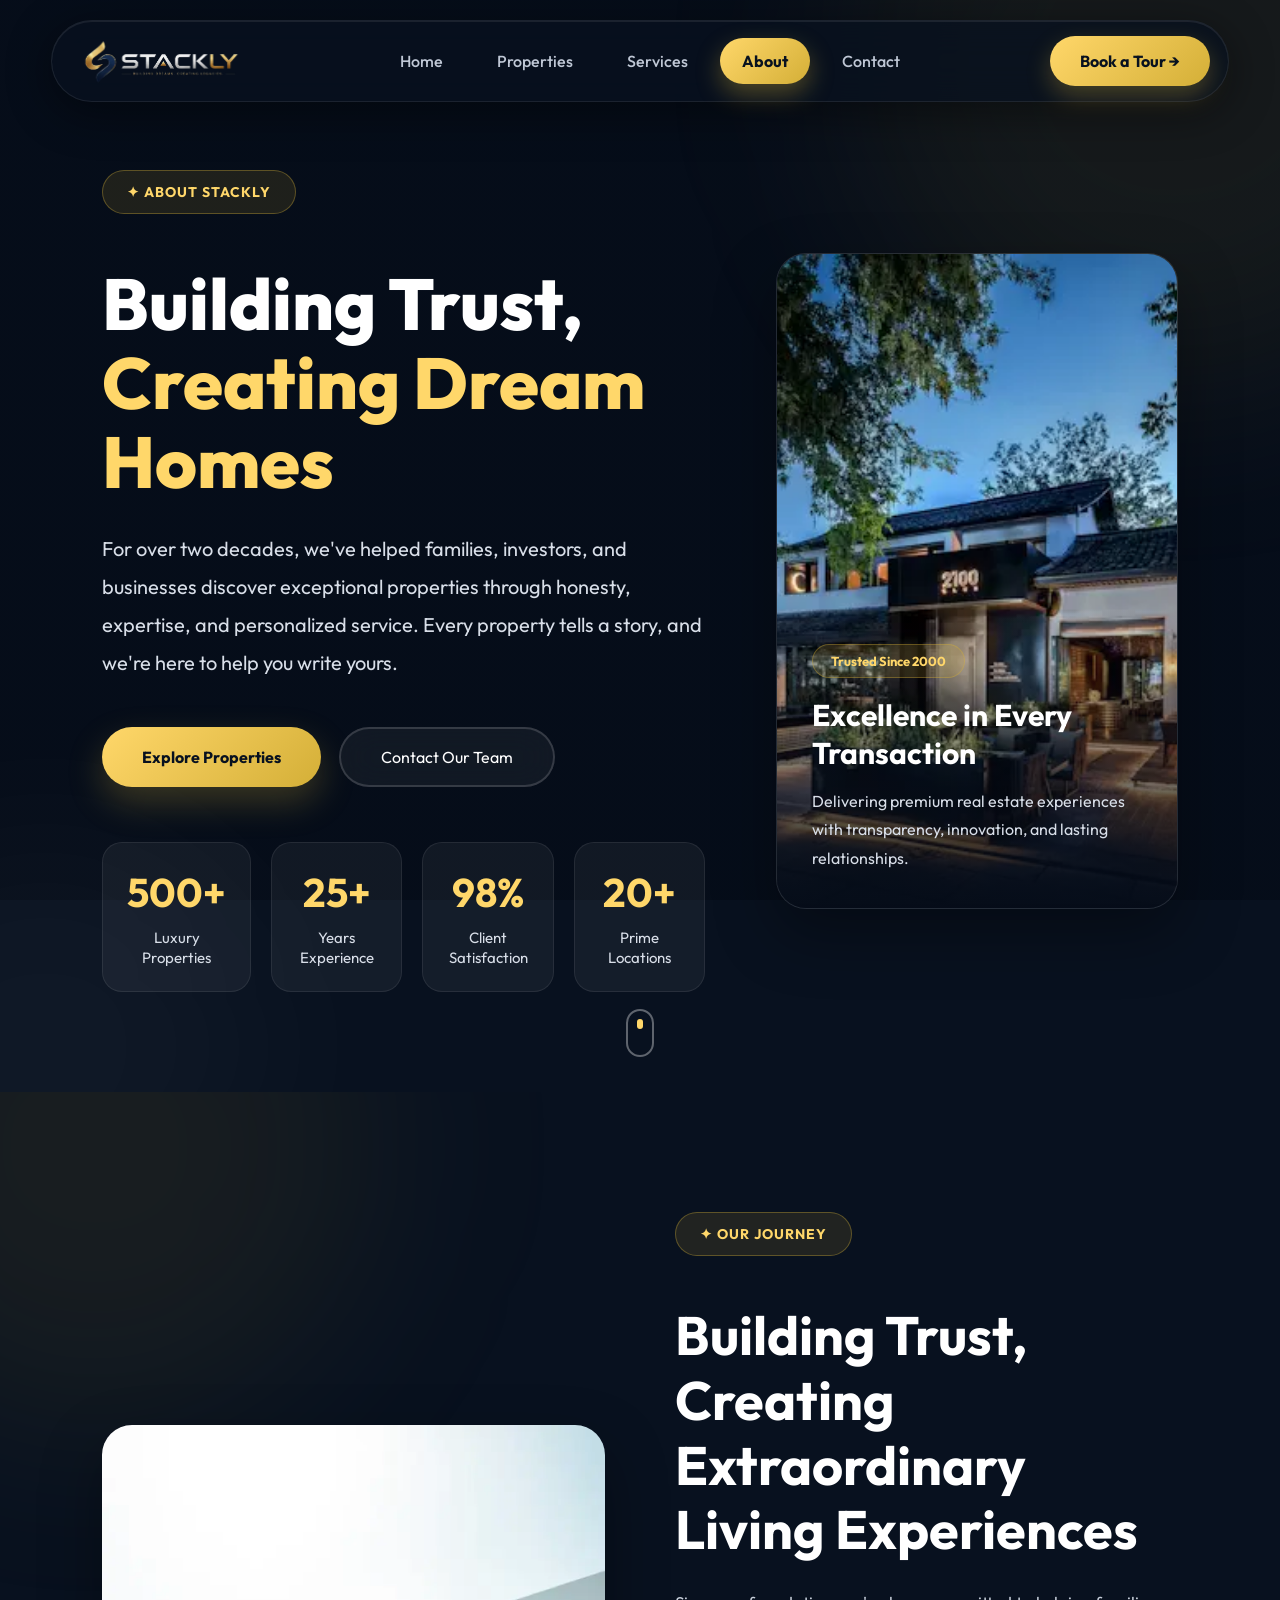
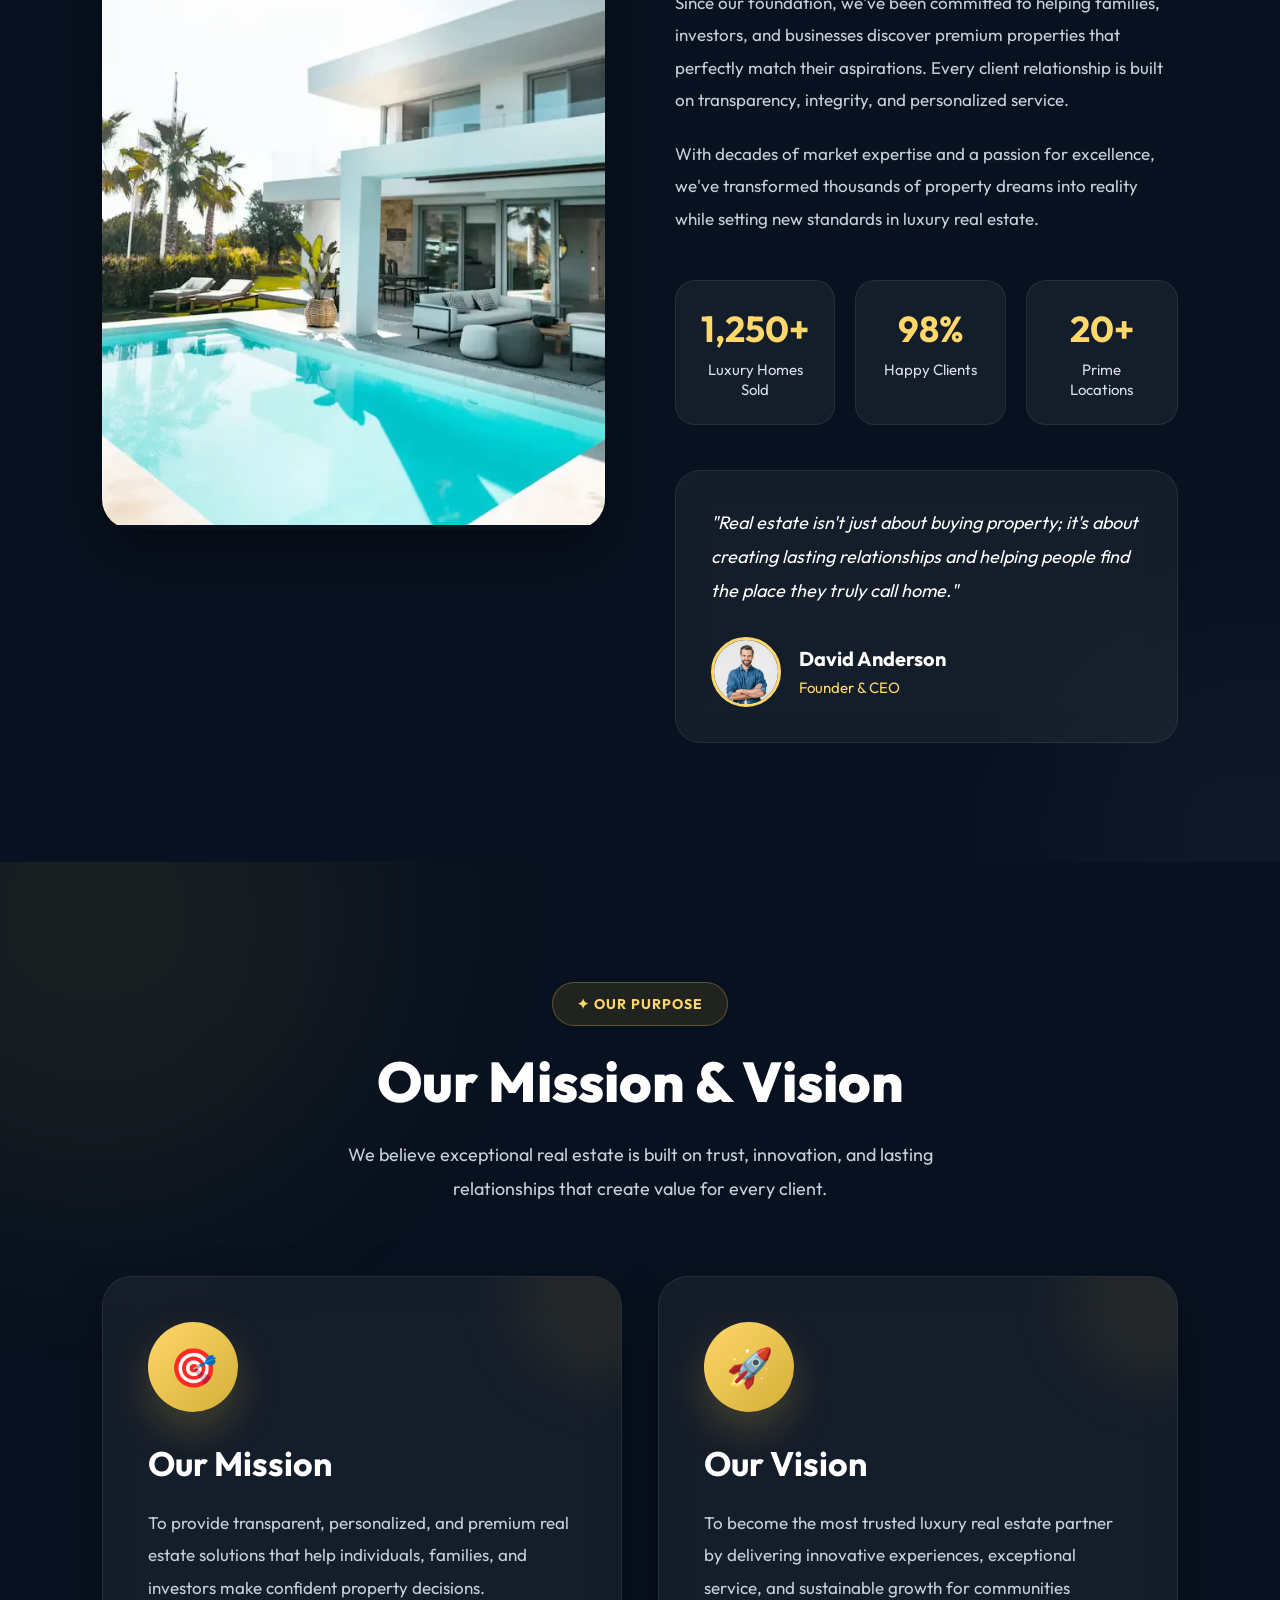
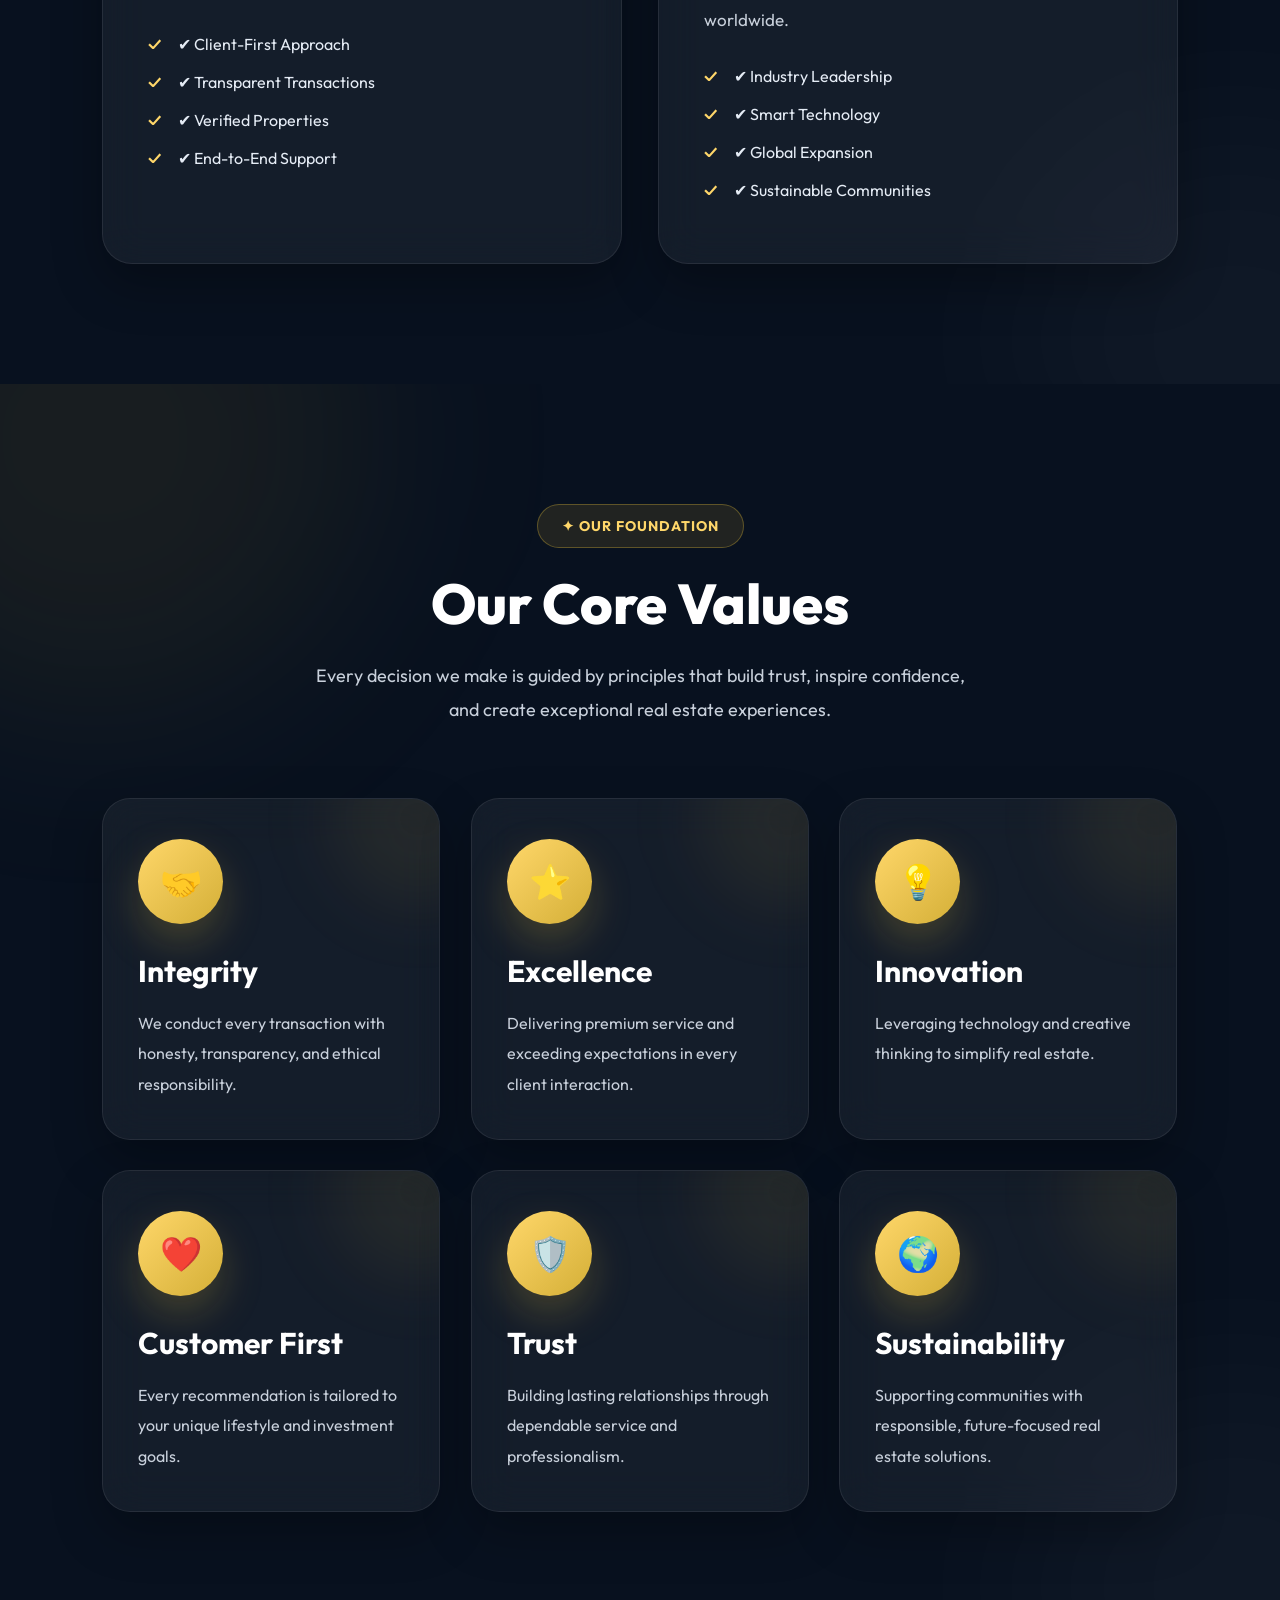
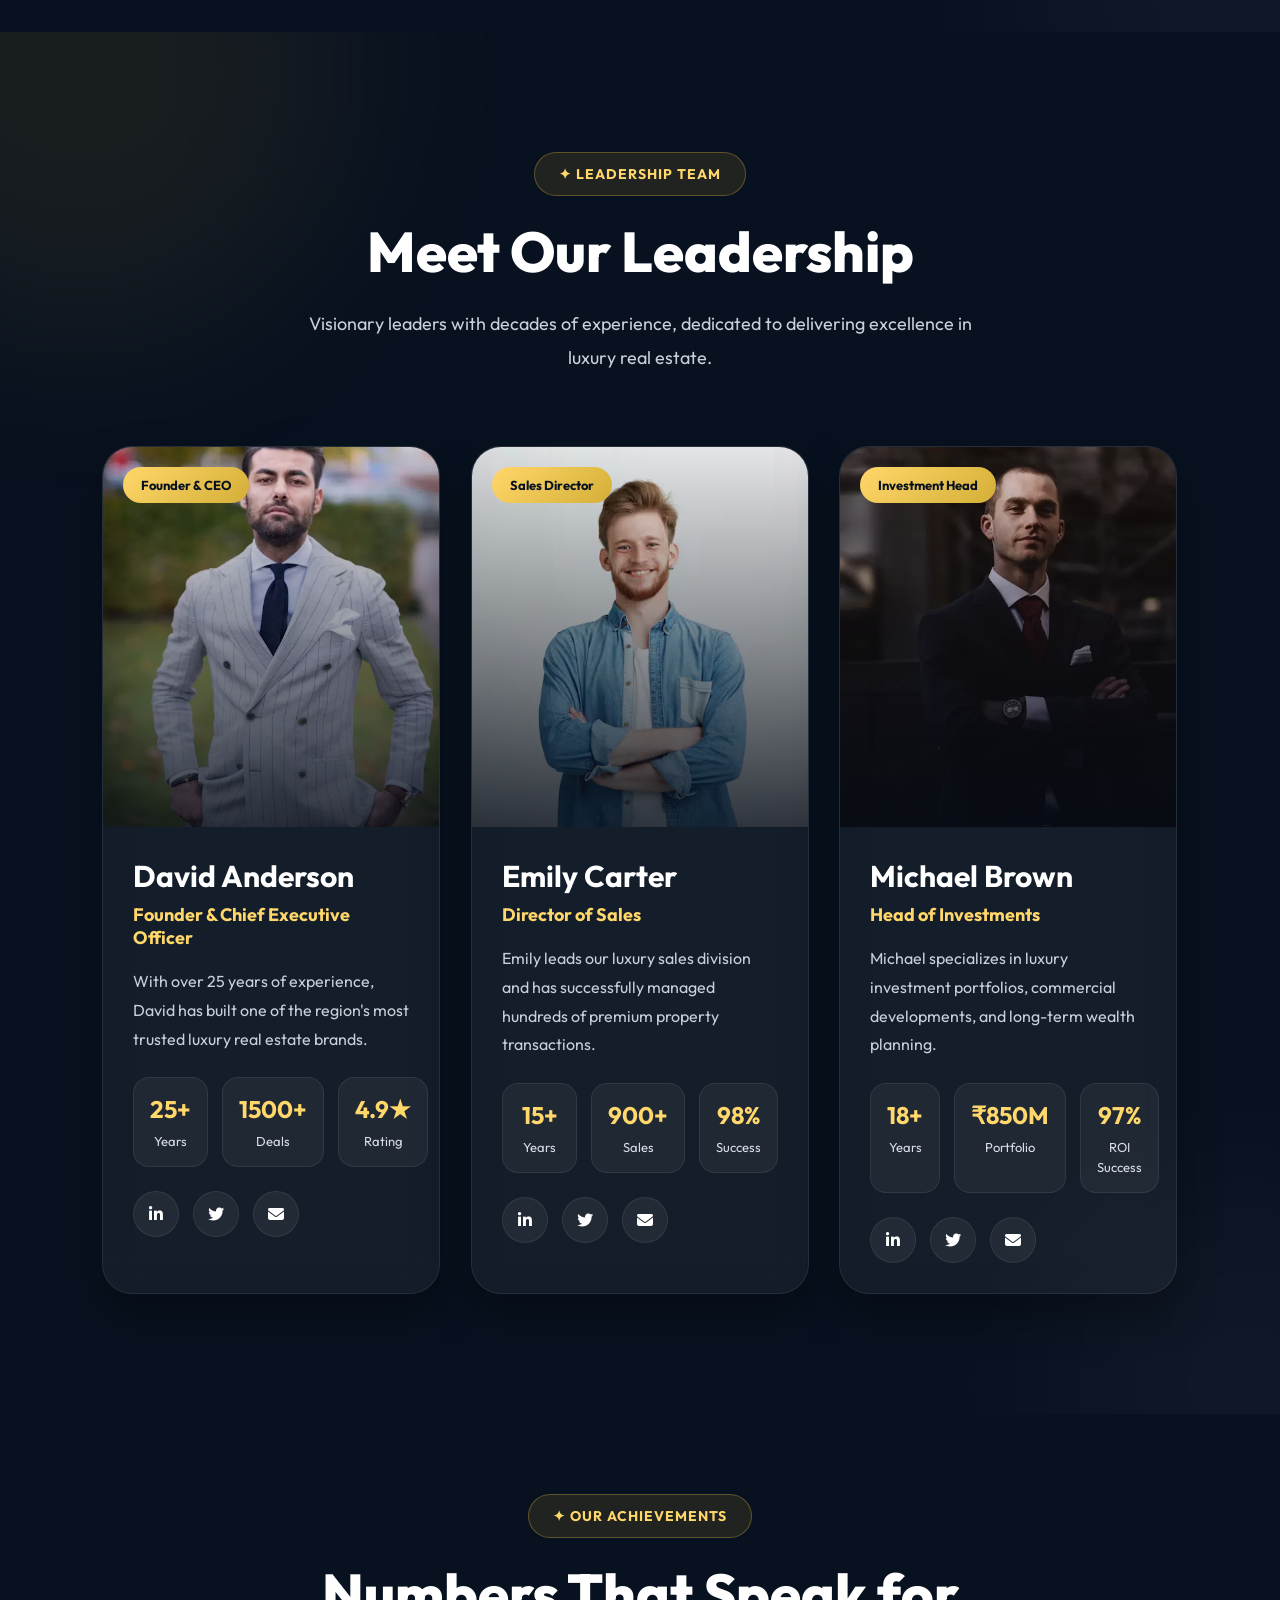
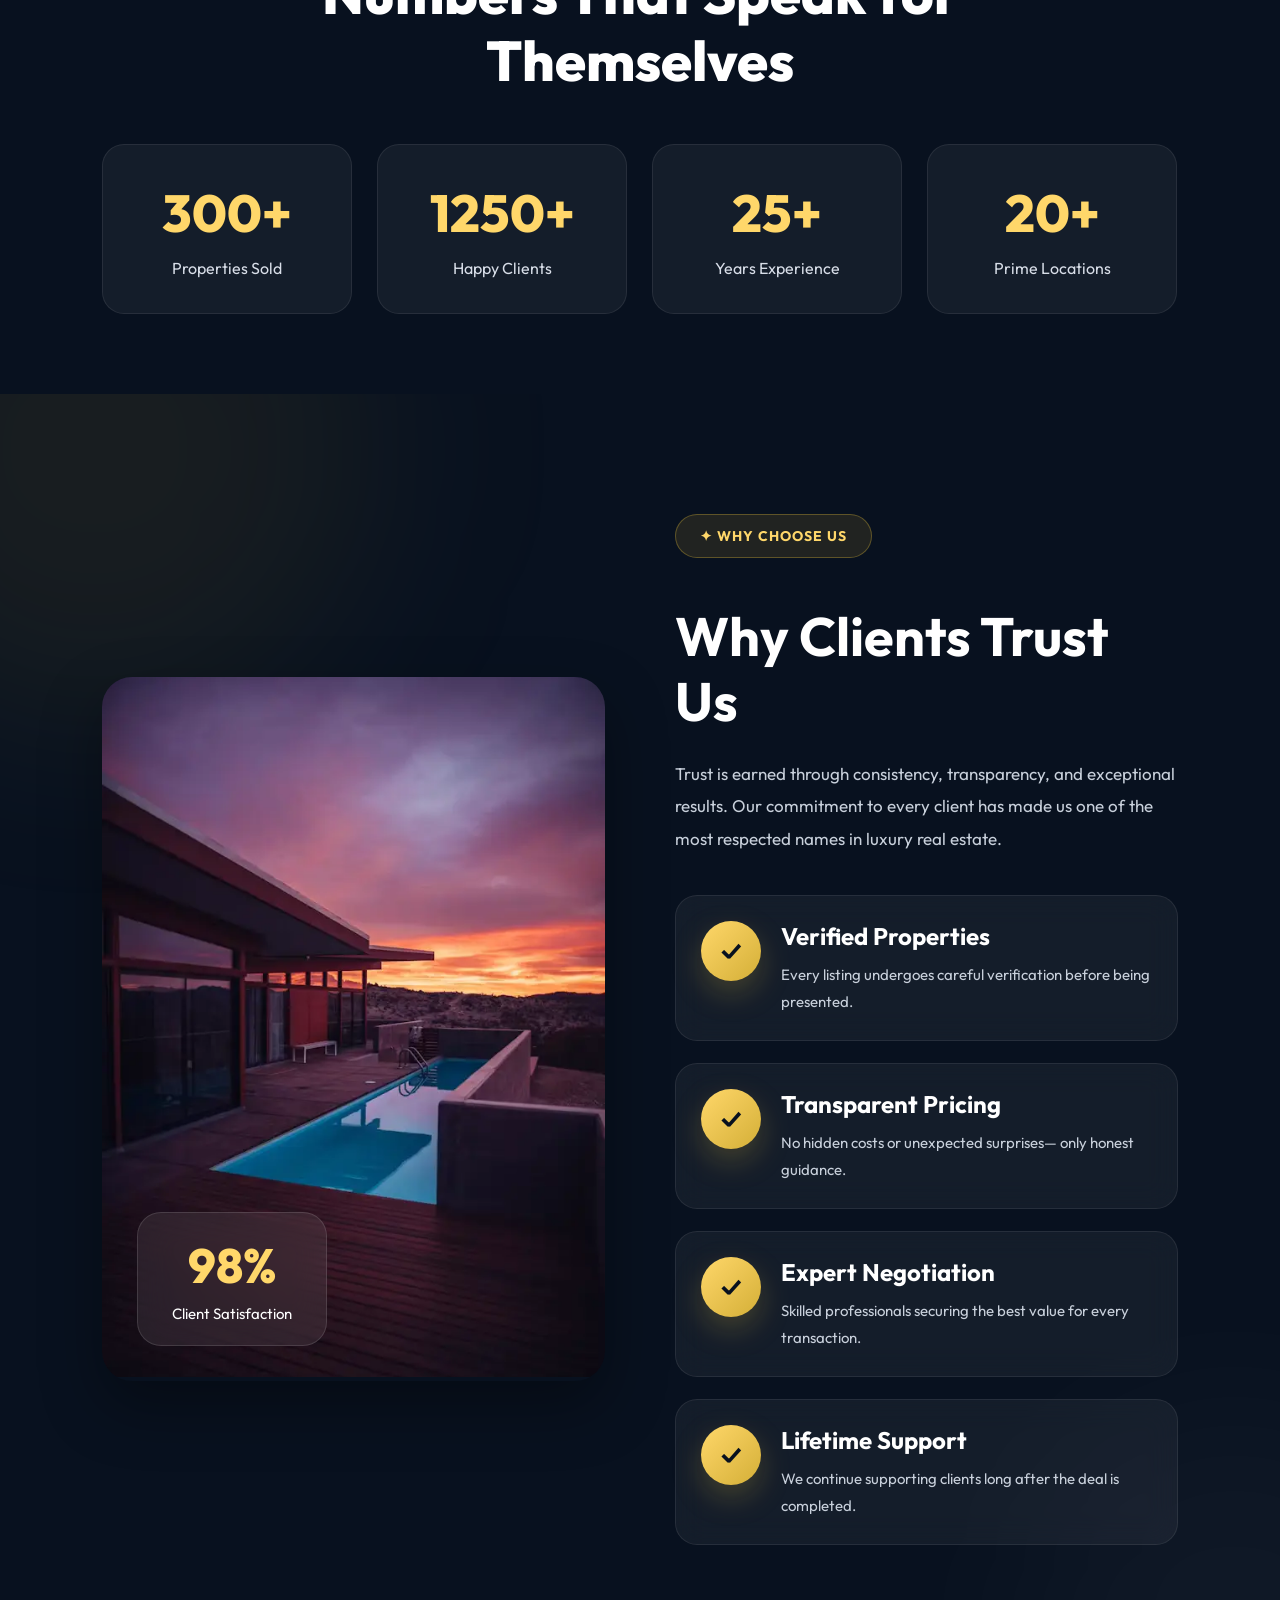
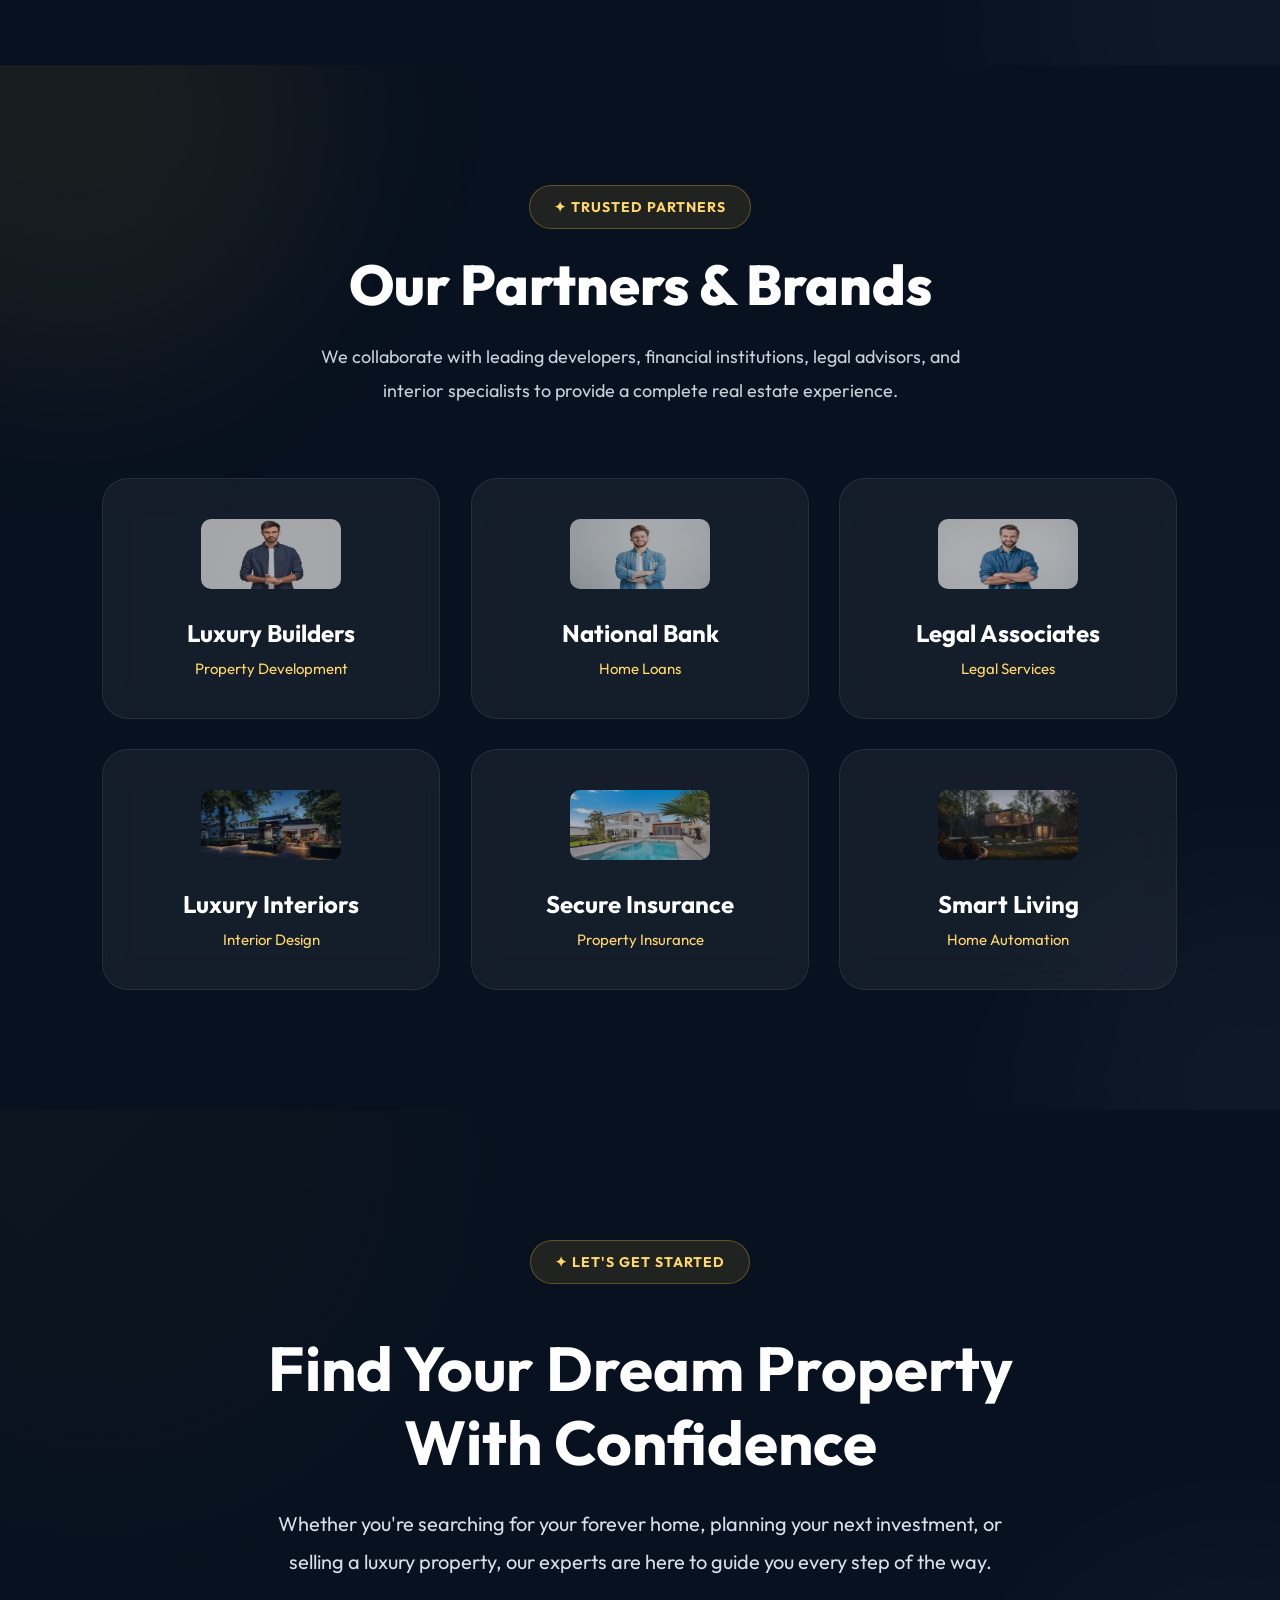
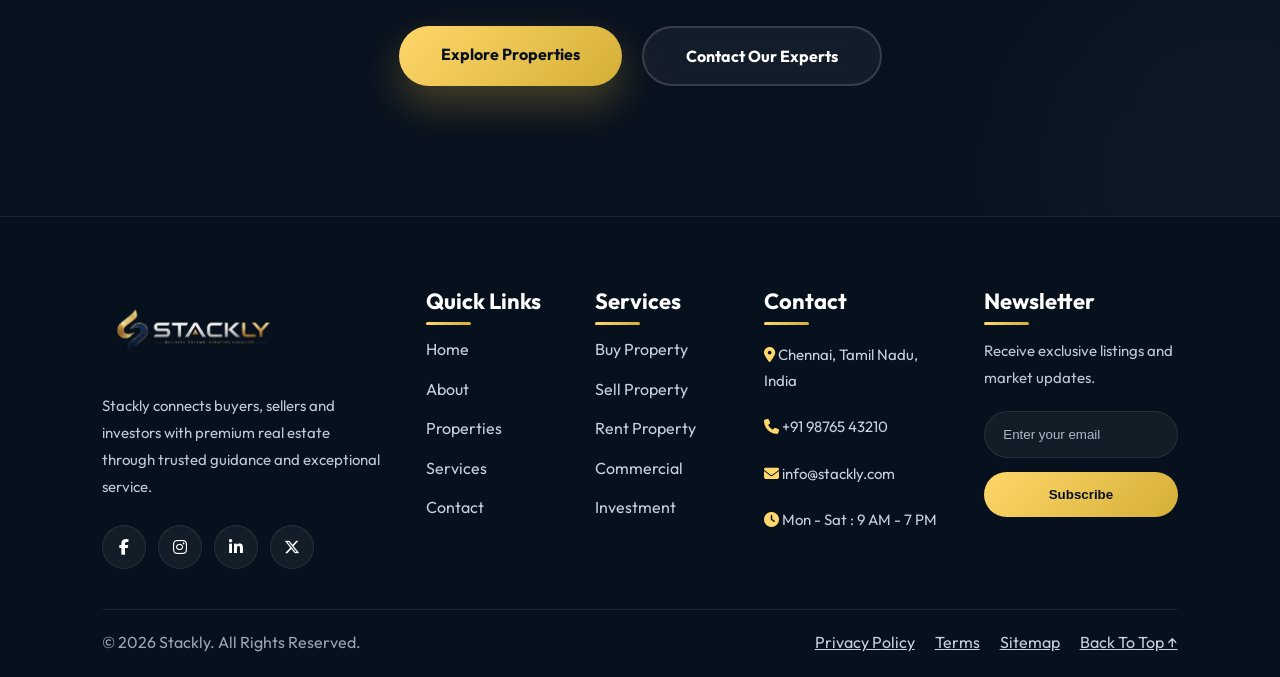
==== commit 48097d56: "₹changed" ====
--- a/about.html
+++ b/about.html
@@ -573,7 +573,7 @@
                 </div>
 
                 <div>
-                  <h5>$850M</h5>
+                  <h5>₹850M</h5>
 
                   <span>Portfolio</span>
                 </div>
